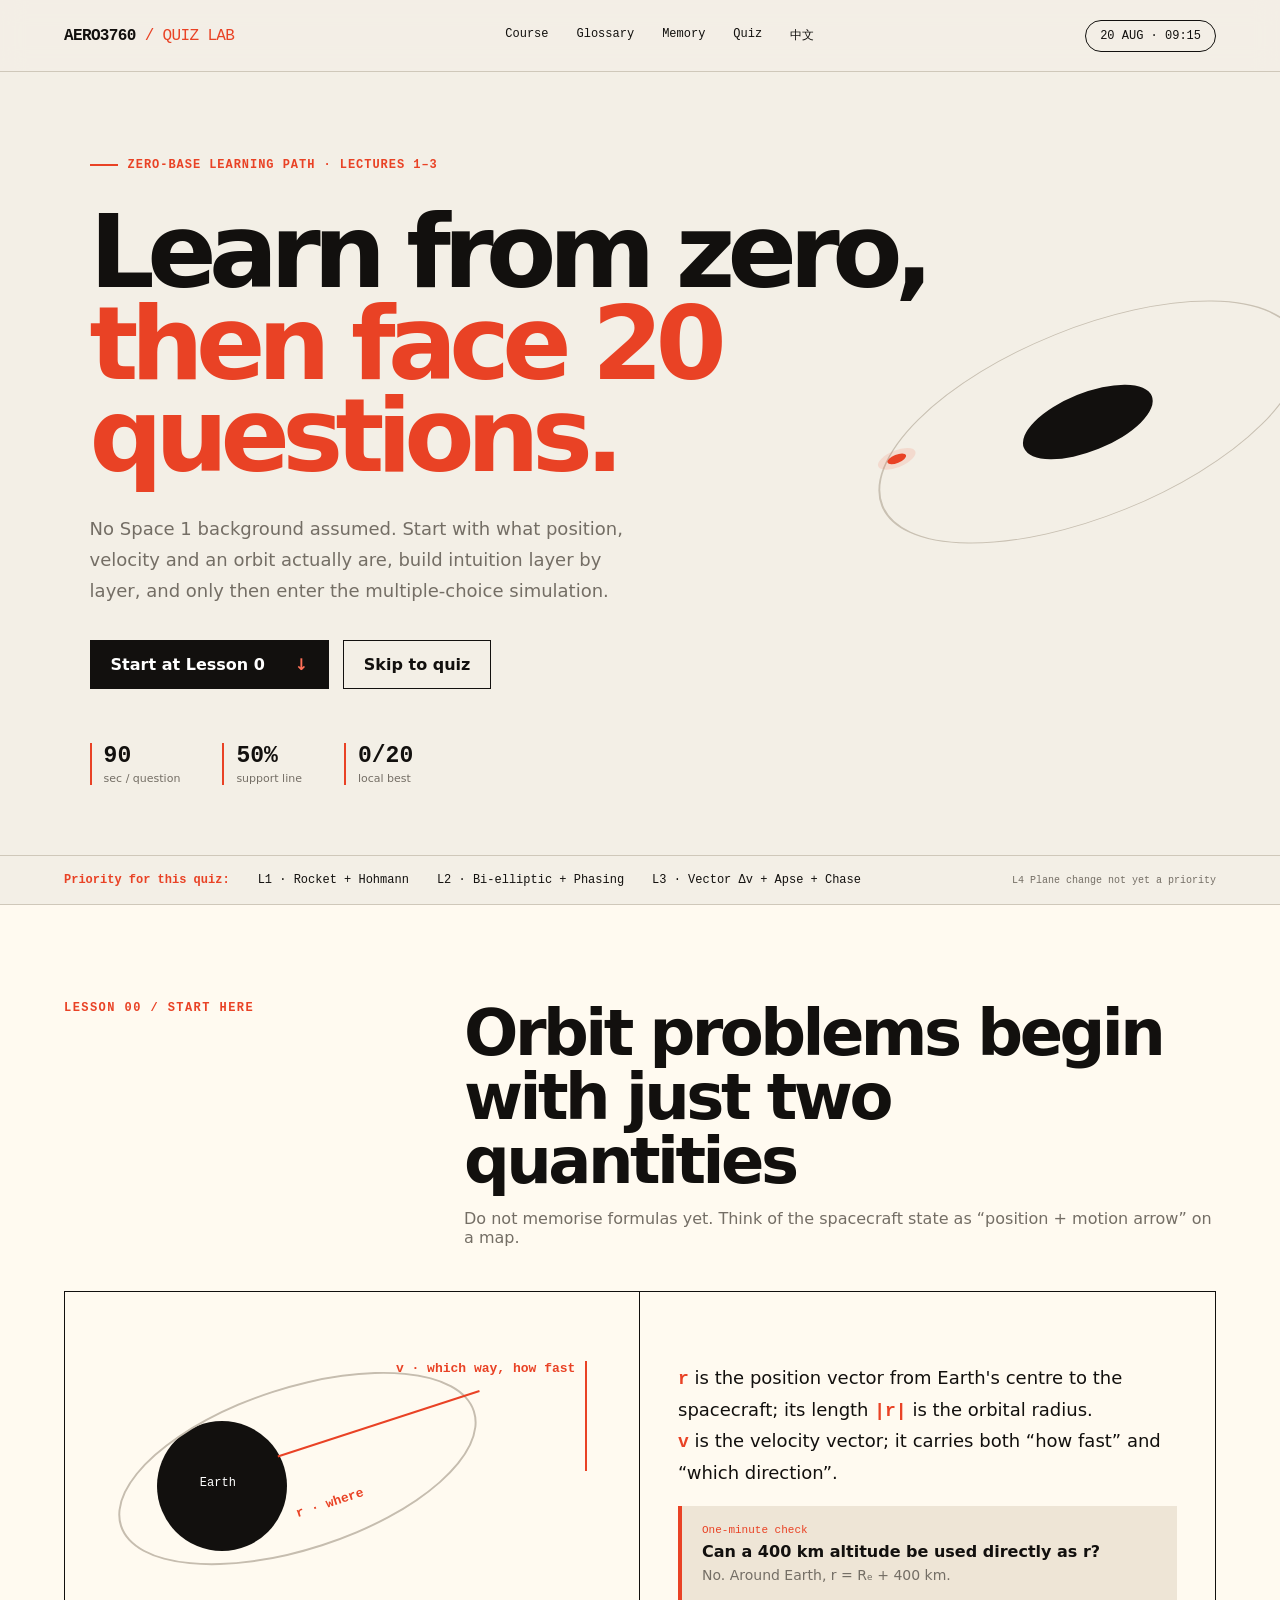
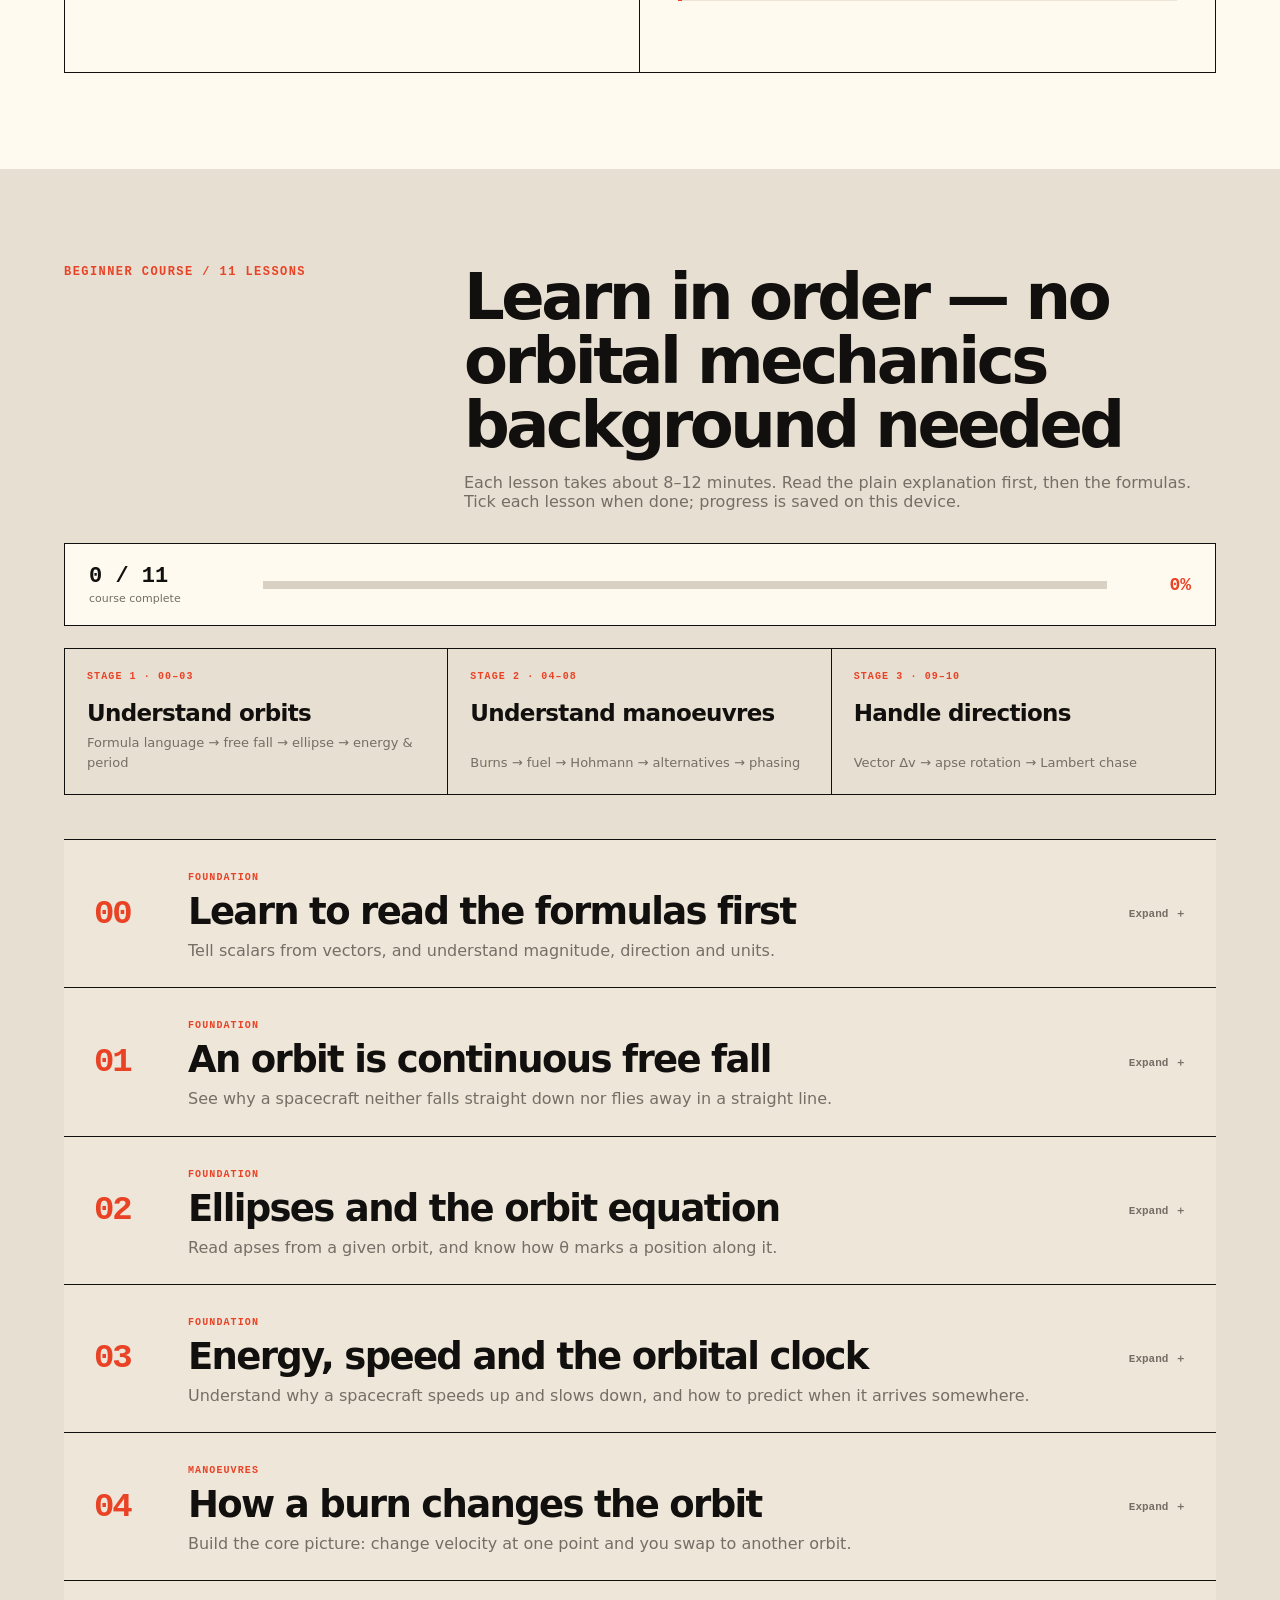
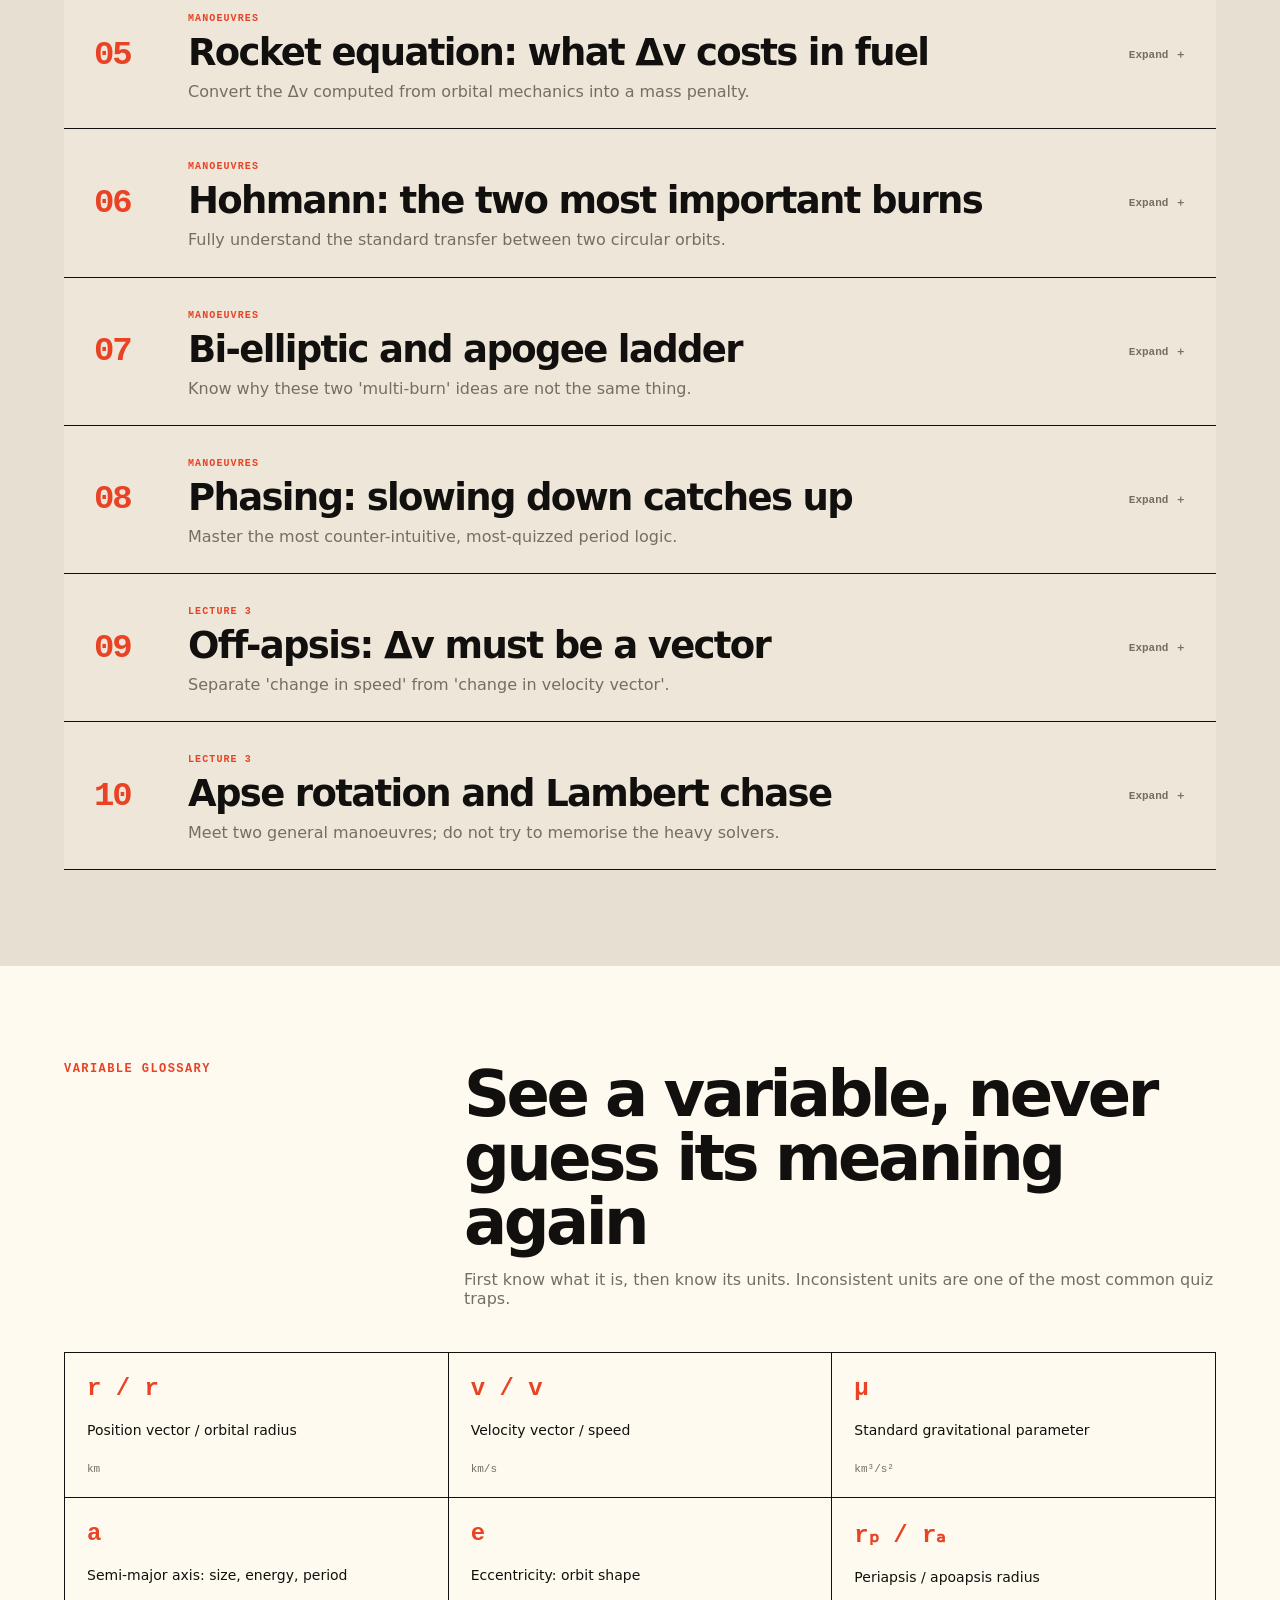
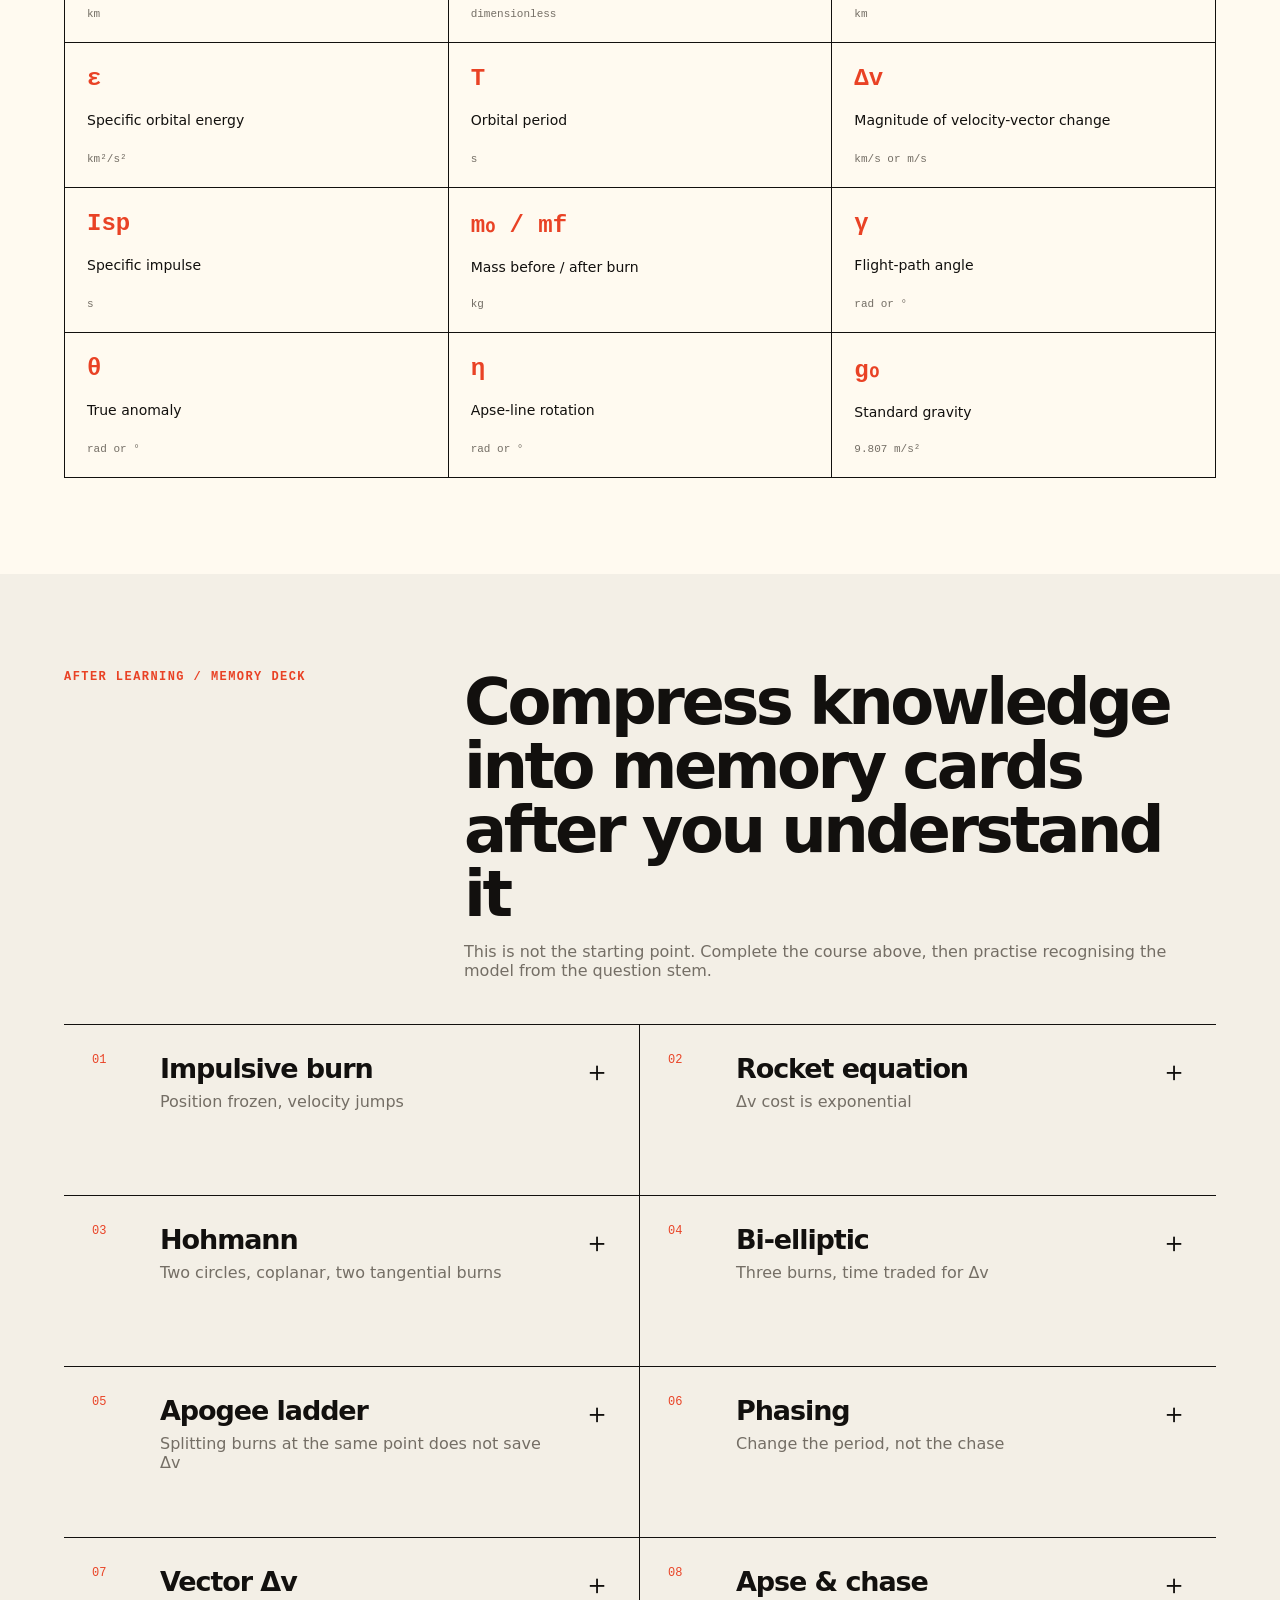
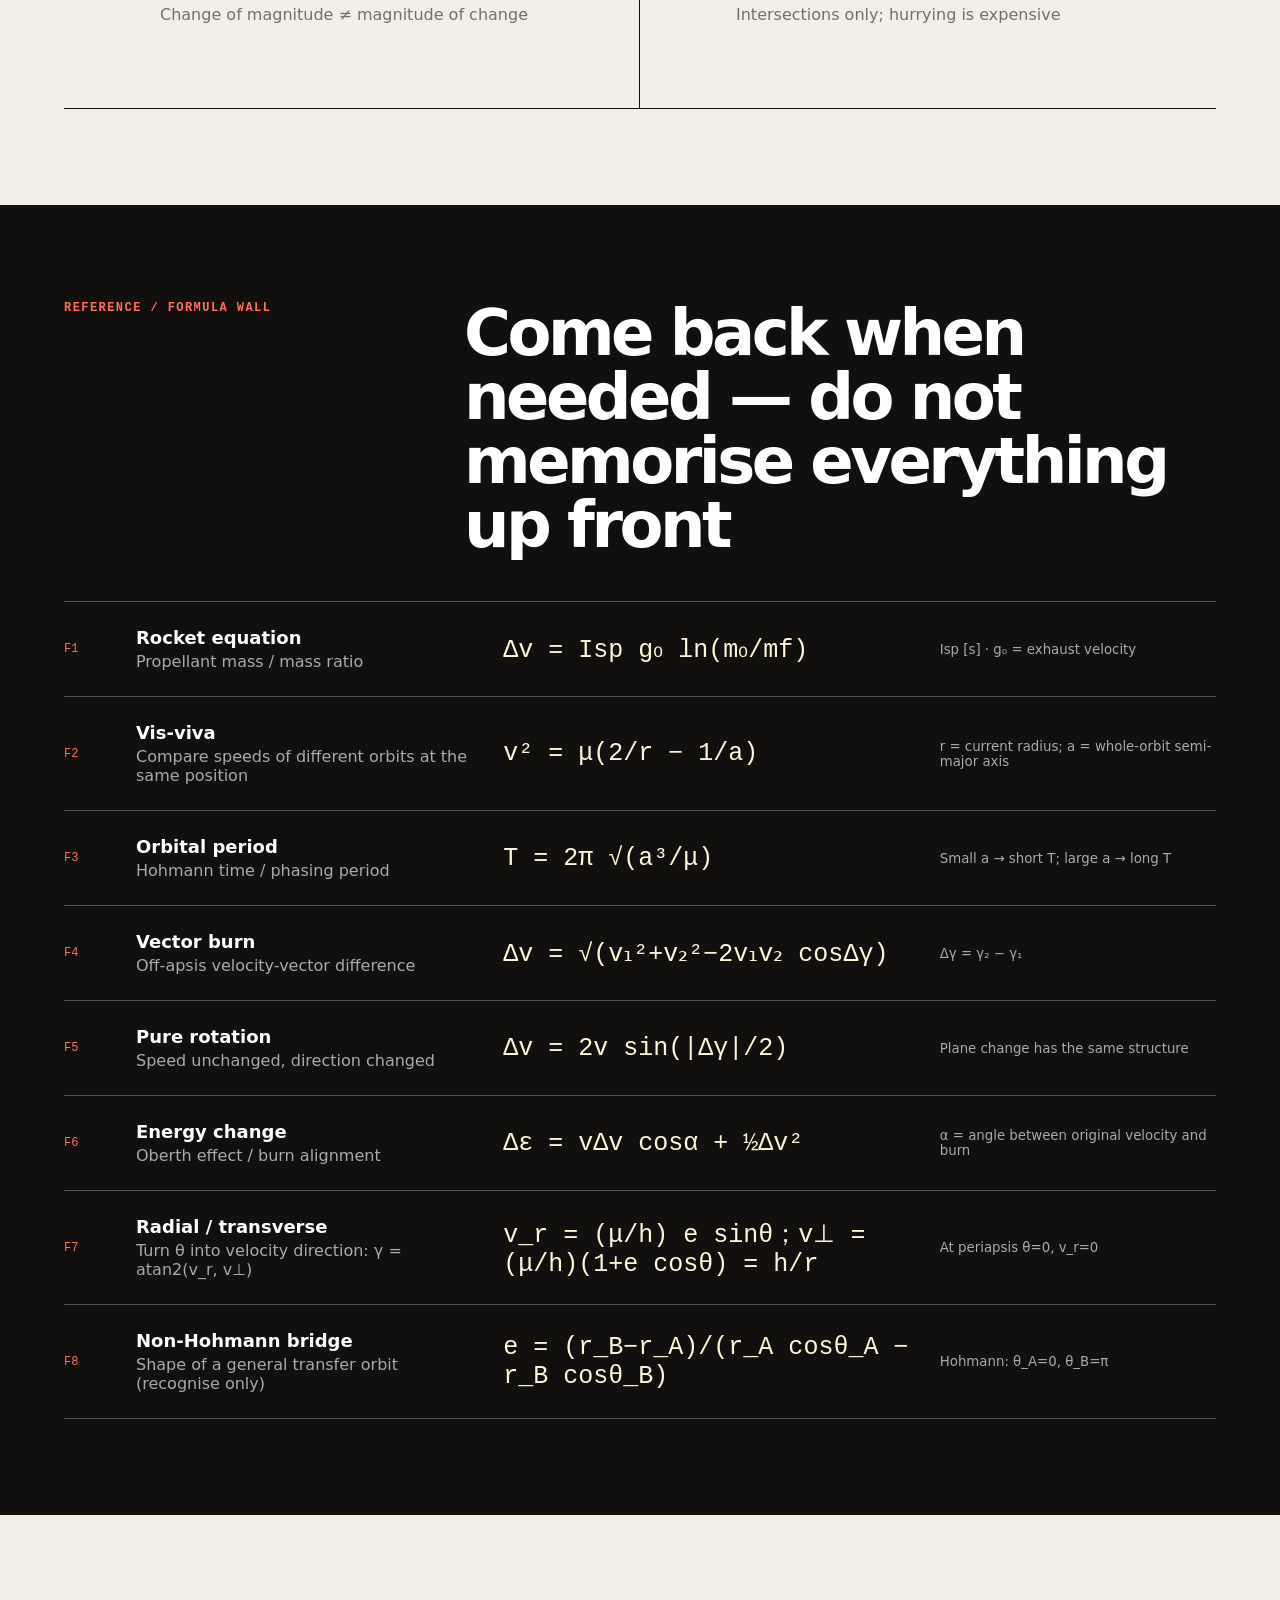
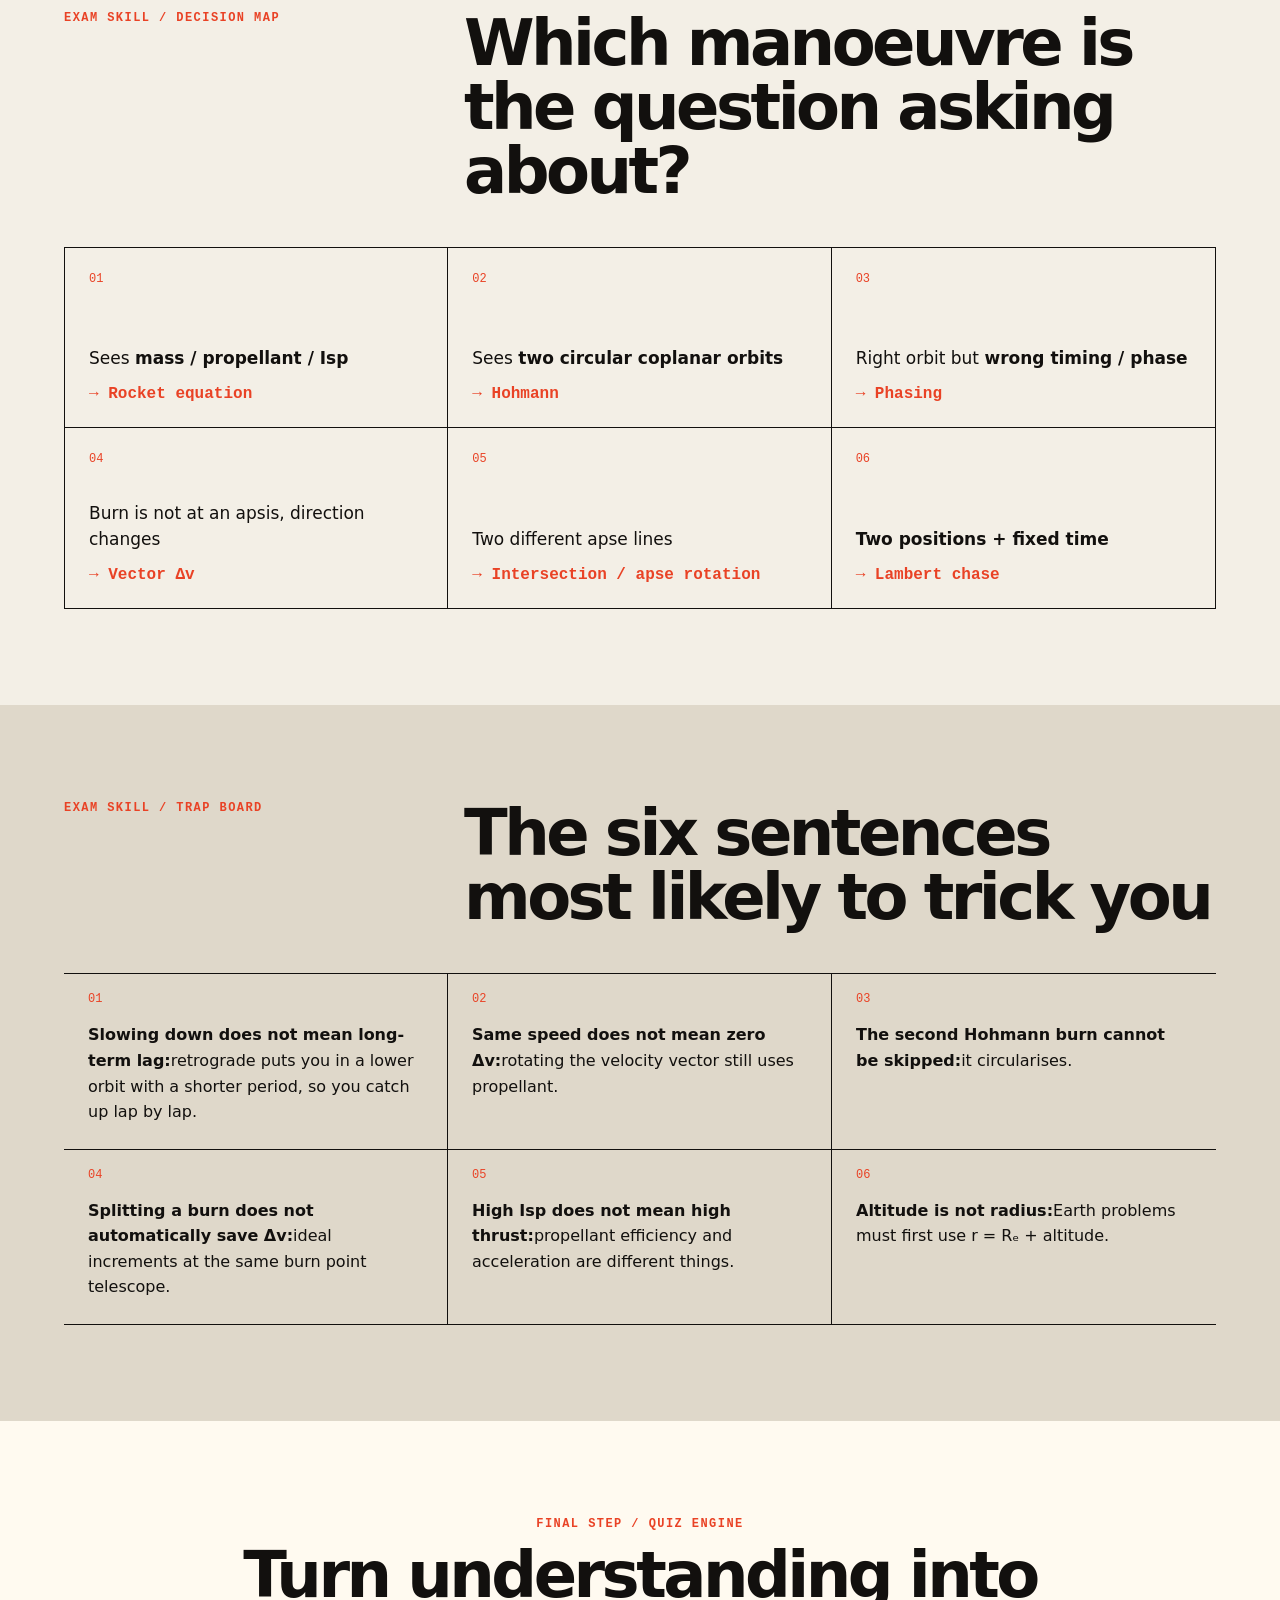
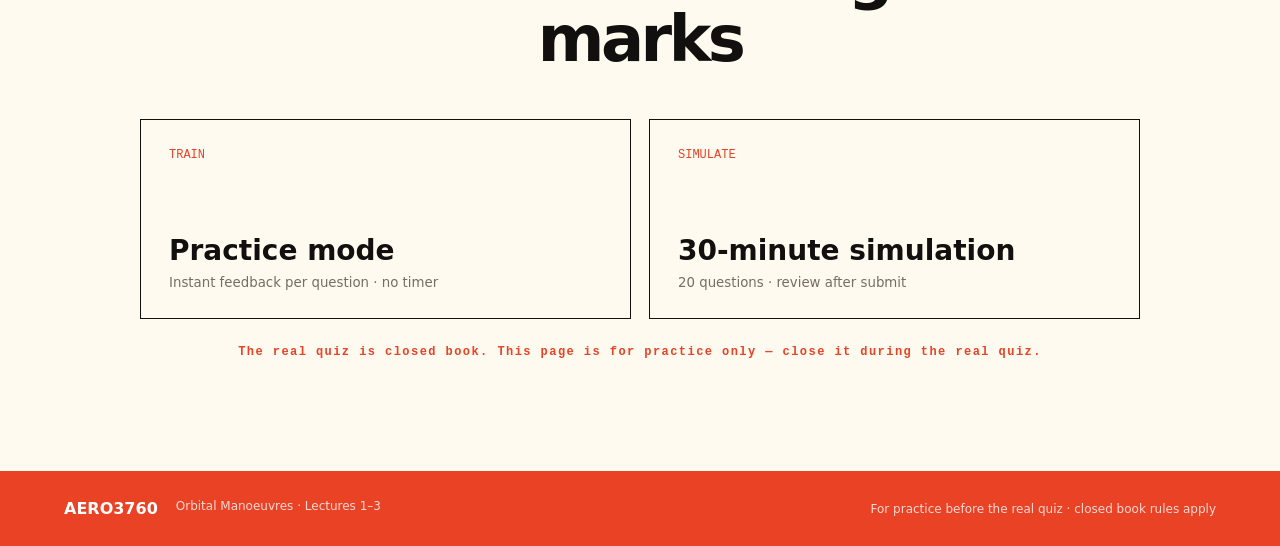
==== docs/en.html @ f38fe9a2 "Add static GitHub Pages version with CN and EN quiz" ====
﻿<!doctype html><html lang="en"><head><meta charset="utf-8"><meta name="viewport" content="width=device-width, initial-scale=1"><title>AERO3760 Quiz Lab · From Zero to 20 Questions</title><meta name="description" content="AERO3760 Space Engineering 2 Lectures 1–3: learn orbital manoeuvres from zero and practise 20 questions."><style>*,*::before,*::after{box-sizing:border-box}html,body,h1,h2,h3,h4,p,ol,ul,li,figure{margin:0;padding:0}ol,ul{list-style:none}button{background:none;border:none;padding:0}
:root{--font-geist-sans:ui-sans-serif,system-ui,-apple-system,"Segoe UI",sans-serif;--font-geist-mono:ui-monospace,SFMono-Regular,Menlo,Consolas,monospace}:root{--ink:#12100e;--paper:#f3efe6;--red:#e94225;--muted:#746e65;--line:#cfc8ba;--green:#1e7047;--cream:#fffaf0}*{box-sizing:border-box}html{scroll-behavior:smooth}body{margin:0;background:var(--paper);color:var(--ink);font-family:var(--font-geist-sans),"Microsoft YaHei",sans-serif}a{color:inherit;text-decoration:none}button{font:inherit;color:inherit}.topbar{height:72px;display:flex;align-items:center;justify-content:space-between;padding:0 5vw;border-bottom:1px solid var(--line);font-family:var(--font-geist-mono),monospace;position:sticky;top:0;background:rgba(243,239,230,.94);backdrop-filter:blur(12px);z-index:20}.brand{font-weight:800;letter-spacing:-.04em}.brand span{color:var(--red);font-weight:500}.topbar nav{display:flex;gap:28px;font-size:12px}.topbar nav a:hover{color:var(--red)}.exam-chip{border:1px solid var(--ink);border-radius:99px;padding:8px 14px;font-size:12px}.hero{min-height:680px;position:relative;overflow:hidden;padding:86px 7vw 70px;border-bottom:1px solid var(--line)}.eyebrow{color:var(--red);font-family:var(--font-geist-mono),monospace;font-size:12px;font-weight:700;letter-spacing:.08em;display:flex;gap:10px;align-items:center}.eyebrow span{width:28px;height:2px;background:var(--red)}h1{font-size:clamp(58px,8vw,122px);line-height:.9;letter-spacing:-.075em;margin:34px 0 32px;max-width:1000px}h1 em{color:var(--red);font-style:normal}.hero-copy{max-width:560px;color:var(--muted);font-size:18px;line-height:1.7}.hero-actions{display:flex;gap:14px;margin-top:34px}.primary,.secondary,.solid,.ghost{padding:14px 20px;border:1px solid var(--ink);font-weight:700;cursor:pointer;background:transparent}.primary,.solid{background:var(--ink);color:white}.primary span{margin-left:24px;color:#ff7058}.primary:hover,.solid:hover{background:var(--red);border-color:var(--red)}.secondary:hover,.ghost:hover{background:#e6dfd2}.hero-stats{display:flex;gap:42px;margin-top:54px}.hero-stats div{display:flex;flex-direction:column;border-left:2px solid var(--red);padding-left:12px}.hero-stats b{font:800 23px var(--font-geist-mono),monospace}.hero-stats span{font-size:11px;color:var(--muted);margin-top:3px}.orbit-mark{position:absolute;width:450px;height:450px;border:2px solid #c9c1b3;border-radius:50%;right:-35px;top:125px;transform:rotate(-22deg) scaleY(.42)}.orbit-mark i{position:absolute;width:20px;height:20px;border-radius:50%;background:var(--red);left:20px;top:122px;box-shadow:0 0 0 10px rgba(233,66,37,.12)}.orbit-mark b{position:absolute;width:138px;height:138px;border-radius:50%;background:var(--ink);left:152px;top:152px}.scope-strip{display:flex;gap:28px;align-items:center;padding:17px 5vw;border-bottom:1px solid var(--line);font:12px var(--font-geist-mono),monospace;overflow:auto;white-space:nowrap}.scope-strip strong{color:var(--red)}.scope-strip small{margin-left:auto;color:var(--muted)}.section{padding:96px 5vw}.section-heading{display:grid;grid-template-columns:1fr 2fr;column-gap:24px;margin-bottom:44px}.section-heading>p,.quiz-launch>p,.result>p{color:var(--red);font:700 12px var(--font-geist-mono),monospace;letter-spacing:.12em}.section-heading h2,.quiz-launch h2{font-size:clamp(36px,5vw,68px);line-height:1;letter-spacing:-.055em;margin:0}.section-heading>span{grid-column:2;color:var(--muted);margin-top:16px}.memory-grid{display:grid;grid-template-columns:1fr 1fr;border-top:1px solid var(--ink)}.memory-card{border-bottom:1px solid var(--ink)}.memory-card:nth-child(odd){border-right:1px solid var(--ink)}.memory-card summary{list-style:none;min-height:170px;padding:28px;display:grid;grid-template-columns:50px 1fr auto;gap:18px;cursor:pointer}.memory-card summary::-webkit-details-marker{display:none}.memory-card summary>span{font:12px var(--font-geist-mono),monospace;color:var(--red)}.memory-card h3{font-size:27px;letter-spacing:-.04em;margin:0 0 8px}.memory-card summary p{margin:0;color:var(--muted)}.memory-card summary>b{font-size:28px;font-weight:400;transition:.2s}.memory-card[open] summary>b{transform:rotate(45deg);color:var(--red)}.memory-card[open]{background:var(--cream)}.memory-body{padding:0 28px 30px 96px;line-height:1.65}.memory-body p{margin-top:0}.memory-body strong{display:block;color:var(--red);font-size:13px;border-left:2px solid var(--red);padding-left:12px}.formula{background:var(--ink);color:white}.section-heading.light>p{color:#ff7058}.formula-list{border-top:1px solid #555}.formula-row{display:grid;grid-template-columns:50px 1fr minmax(300px,1.2fr) minmax(200px,.8fr);gap:22px;align-items:center;padding:25px 0;border-bottom:1px solid #555}.formula-row>span{color:#ff7058;font:12px var(--font-geist-mono),monospace}.formula-row h3{margin:0 0 4px;font-size:18px}.formula-row p,.formula-row small{margin:0;color:#aaa}.formula-row code{font:500 clamp(17px,2vw,25px) var(--font-geist-mono),monospace;color:#fff6d8}.decision-grid{display:grid;grid-template-columns:repeat(3,1fr);border:1px solid var(--ink)}.decision-grid>div{min-height:180px;padding:24px;border-right:1px solid var(--ink);border-bottom:1px solid var(--ink);display:flex;flex-direction:column}.decision-grid>div:nth-child(3n){border-right:0}.decision-grid>div:nth-child(n+4){border-bottom:0}.decision-grid span{color:var(--red);font:12px var(--font-geist-mono),monospace}.decision-grid p{font-size:17px;line-height:1.55;margin:auto 0 14px}.decision-grid strong{color:var(--red);font-family:var(--font-geist-mono),monospace}.traps{background:#dfd8ca}.traps ol{counter-reset:trap;display:grid;grid-template-columns:repeat(3,1fr);padding:0;margin:0;border-top:1px solid var(--ink);list-style:none}.traps li{counter-increment:trap;min-height:160px;padding:48px 24px 24px;border-right:1px solid var(--ink);border-bottom:1px solid var(--ink);line-height:1.6;position:relative}.traps li:nth-child(3n){border-right:0}.traps li:before{content:"0" counter(trap);position:absolute;top:18px;left:24px;color:var(--red);font:12px var(--font-geist-mono),monospace}.quiz{background:var(--cream);min-height:650px}.quiz-launch{max-width:1000px;margin:auto;text-align:center}.quiz-launch h2{margin:12px 0 48px}.mode-grid{display:grid;grid-template-columns:1fr 1fr;gap:18px}.mode-grid button{text-align:left;border:1px solid var(--ink);background:transparent;min-height:200px;padding:28px;cursor:pointer;display:flex;flex-direction:column}.mode-grid button:hover{background:var(--ink);color:white;transform:translateY(-4px)}.mode-grid span{color:var(--red);font:12px var(--font-geist-mono),monospace}.mode-grid b{font-size:28px;margin:auto 0 8px}.mode-grid small{color:var(--muted)}.honor-note{color:var(--muted);font-size:13px;margin-top:26px}.quiz-shell,.result{max-width:980px;margin:auto}.quiz-head{display:flex;justify-content:space-between;align-items:flex-end}.quiz-head>div:first-child{display:flex;flex-direction:column}.quiz-head span{color:var(--red);font:12px var(--font-geist-mono),monospace}.quiz-head b{font:600 20px var(--font-geist-mono),monospace;margin-top:5px}.timer{font:800 30px var(--font-geist-mono),monospace}.timer.urgent{color:var(--red)}.progress{height:4px;background:#ddd3c4;margin:17px 0 50px}.progress i{display:block;height:100%;background:var(--red);transition:.25s}.question-tag{color:var(--red);font:700 11px var(--font-geist-mono),monospace;letter-spacing:.1em}.question-text{font-size:clamp(26px,4vw,45px);line-height:1.2;letter-spacing:-.045em;margin:15px 0 32px;max-width:850px}.options{display:grid;grid-template-columns:1fr 1fr;gap:10px}.options button{min-height:74px;text-align:left;border:1px solid #c6bdaf;background:white;padding:14px 18px;display:flex;align-items:center;gap:15px;cursor:pointer}.options button:hover,.options button.selected{border-color:var(--ink);box-shadow:inset 4px 0 var(--ink)}.options button.correct{border-color:var(--green);background:#e5f2e9;box-shadow:inset 4px 0 var(--green)}.options button.wrong{border-color:var(--red);background:#fde8e3;box-shadow:inset 4px 0 var(--red)}.options button>span{width:31px;height:31px;border:1px solid currentColor;border-radius:50%;display:grid;place-items:center;font:12px var(--font-geist-mono),monospace;flex:0 0 auto}.options p{margin:0}.options button>b{margin-left:auto;font-size:20px}.explanation{margin-top:14px;padding:18px 22px;border-left:4px solid}.explanation.good{background:#e5f2e9;border-color:var(--green)}.explanation.bad{background:#fde8e3;border-color:var(--red)}.explanation p{margin:7px 0}.explanation small{color:var(--red)}.quiz-controls{display:grid;grid-template-columns:1fr auto 1fr;align-items:center;margin-top:26px}.quiz-controls>span{text-align:center;color:var(--muted);font-size:12px}.quiz-controls .solid{justify-self:end}.quiz-controls .ghost{justify-self:start}.quiz-controls button:disabled{opacity:.35;cursor:not-allowed}.question-dots{display:flex;flex-wrap:wrap;gap:5px;border-top:1px solid var(--line);margin-top:30px;padding-top:20px}.question-dots button{width:34px;height:34px;border:1px solid var(--line);background:transparent;cursor:pointer;font:11px var(--font-geist-mono),monospace}.question-dots button.done{background:#ddd3c4}.question-dots button.active{border-color:var(--red);color:var(--red)}.score-line{display:grid;grid-template-columns:180px 1fr;align-items:center;gap:38px;margin:28px 0 50px}.score-ring{width:170px;height:170px;border:3px solid var(--red);border-radius:50%;display:flex;align-items:baseline;justify-content:center;padding-top:52px}.score-ring strong{font:800 58px var(--font-geist-mono),monospace}.score-ring span{font:14px var(--font-geist-mono),monospace}.score-line h2{font-size:clamp(30px,4vw,52px);letter-spacing:-.05em;margin:0 0 10px}.score-line p{color:var(--muted)}.review{border-top:1px solid var(--ink)}.review>h3{font-size:22px;margin:28px 0}.review article{display:grid;grid-template-columns:160px 1fr 1fr;gap:20px;padding:22px 0;border-top:1px solid var(--line)}.review article>span{color:var(--red);font:11px var(--font-geist-mono),monospace}.review h4{margin:0;font-size:17px}.review article p{margin:0;line-height:1.55}.review article small{grid-column:3;color:var(--muted)}.perfect{padding:30px;border:1px solid var(--green);background:#e5f2e9}.result-actions{display:flex;gap:10px;margin-top:34px;flex-wrap:wrap}footer{background:var(--red);color:white;padding:28px 5vw;display:flex;justify-content:space-between;align-items:center}footer div{display:flex;gap:18px}footer span,footer p{font-size:12px;margin:0;opacity:.8}
@media(max-width:850px){.topbar nav{display:none}.hero{min-height:650px;padding-top:68px}.orbit-mark{opacity:.2;right:-240px}.scope-strip small{display:none}.section-heading{grid-template-columns:1fr}.section-heading h2,.section-heading>span{grid-column:1}.section-heading>p{margin-bottom:16px}.formula-row{grid-template-columns:35px 1fr}.formula-row code,.formula-row small{grid-column:2}.decision-grid,.traps ol{grid-template-columns:1fr 1fr}.decision-grid>div:nth-child(3n),.traps li:nth-child(3n){border-right:1px solid var(--ink)}.decision-grid>div:nth-child(2n),.traps li:nth-child(2n){border-right:0}.decision-grid>div:nth-child(4){border-bottom:1px solid var(--ink)}.review article{grid-template-columns:120px 1fr}.review article p,.review article small{grid-column:2}}
@media(max-width:580px){.topbar{padding:0 20px}.brand span{display:none}.exam-chip{font-size:10px}.hero{padding:54px 24px;min-height:620px}.hero-actions{flex-direction:column;align-items:flex-start}.hero-stats{gap:20px}.hero-stats b{font-size:18px}.scope-strip{padding-left:24px}.section{padding:72px 24px}.memory-grid,.mode-grid,.options,.decision-grid,.traps ol{grid-template-columns:1fr}.memory-card:nth-child(odd){border-right:0}.formula-row{grid-template-columns:28px 1fr}.formula-row code{font-size:15px}.decision-grid>div,.decision-grid>div:nth-child(3n),.traps li,.traps li:nth-child(3n){border-right:0;border-bottom:1px solid var(--ink)}.decision-grid>div:last-child{border-bottom:0}.quiz-controls{grid-template-columns:1fr 1fr}.quiz-controls>span{display:none}.score-line{grid-template-columns:1fr}.score-ring{width:130px;height:130px;padding-top:40px}.score-ring strong{font-size:42px}.review article{grid-template-columns:1fr}.review article p,.review article small{grid-column:1}footer{align-items:flex-start;gap:20px;flex-direction:column}}

.start-here-preview{background:#fffaf0}.first-lesson-grid{display:grid;grid-template-columns:1fr 1fr;border:1px solid var(--ink);min-height:380px}.state-visual{position:relative;overflow:hidden;border-right:1px solid var(--ink);min-height:380px}.state-visual i{position:absolute;width:130px;height:130px;border-radius:50%;background:var(--ink);left:16%;top:34%}.state-visual>b{position:absolute;color:white;left:calc(16% + 43px);top:calc(34% + 55px);font:12px var(--font-geist-mono),monospace}.state-visual:after{content:"";position:absolute;width:65%;height:43%;border:2px solid #c6bdaf;border-radius:50%;left:8%;top:25%;transform:rotate(-18deg)}.r-arrow,.v-arrow{position:absolute;z-index:2;color:var(--red);font:700 13px var(--font-geist-mono),monospace}.r-arrow{left:38%;top:34%;padding-top:52px;border-top:2px solid var(--red);width:37%;transform:rotate(-18deg)}.v-arrow{right:9%;top:18%;height:110px;border-right:2px solid var(--red);padding-right:10px}.first-lesson-copy{padding:38px;display:flex;flex-direction:column;justify-content:center}.first-lesson-copy>p{font-size:18px;line-height:1.7}.first-lesson-copy>p strong{color:var(--red);font-family:var(--font-geist-mono),monospace}.beginner-check{margin-top:18px;border-left:4px solid var(--red);background:#eee5d6;padding:18px 20px;display:flex;flex-direction:column;gap:6px}.beginner-check small{color:var(--red);font:11px var(--font-geist-mono),monospace}.beginner-check span{color:var(--muted);font-size:14px}
@media(max-width:580px){.first-lesson-grid{grid-template-columns:1fr}.state-visual{border-right:0;border-bottom:1px solid var(--ink);min-height:300px}}

.course{background:#e7dfd1}.course-heading{margin-bottom:32px}.learning-progress{display:grid;grid-template-columns:150px 1fr 60px;gap:24px;align-items:center;border:1px solid var(--ink);background:var(--cream);padding:20px 24px;margin-bottom:22px}.learning-progress>div:first-child{display:flex;flex-direction:column}.learning-progress strong{font:800 22px var(--font-geist-mono),monospace}.learning-progress span{font-size:11px;color:var(--muted);margin-top:3px}.learning-progress-track{height:8px;background:#d8d0c2;overflow:hidden}.learning-progress-track i{display:block;height:100%;background:var(--red);transition:width .35s ease}.learning-progress>b{text-align:right;color:var(--red);font:800 18px var(--font-geist-mono),monospace}.roadmap{display:grid;grid-template-columns:repeat(3,1fr);border:1px solid var(--ink);margin-bottom:44px}.roadmap article{min-height:145px;padding:22px;border-right:1px solid var(--ink);display:flex;flex-direction:column}.roadmap article:last-child{border-right:0}.roadmap span,.plain-language>span,.lesson-formulas>span,.lesson-terms>span,.worked-example>span{color:var(--red);font:700 10px var(--font-geist-mono),monospace;letter-spacing:.11em;text-transform:uppercase}.roadmap b{font-size:23px;margin:18px 0 6px;letter-spacing:-.03em}.roadmap p{font-size:13px;line-height:1.5;color:var(--muted);margin:auto 0 0}.lesson-stack{border-top:1px solid var(--ink)}.lesson-module{border-bottom:1px solid var(--ink);background:rgba(255,250,240,.25);transition:background .2s}.lesson-module[open]{background:var(--cream)}.lesson-module.complete{box-shadow:inset 4px 0 var(--green)}.lesson-module>summary{list-style:none;display:grid;grid-template-columns:72px 1fr auto;gap:22px;align-items:center;min-height:146px;padding:25px 30px;cursor:pointer}.lesson-module>summary::-webkit-details-marker{display:none}.lesson-number{color:var(--red);font:800 34px var(--font-geist-mono),monospace;letter-spacing:-.06em}.lesson-module summary small{color:var(--red);font:700 10px var(--font-geist-mono),monospace;letter-spacing:.11em}.lesson-module summary h3{font-size:clamp(24px,3vw,37px);letter-spacing:-.045em;margin:6px 0}.lesson-module summary p{margin:0;color:var(--muted);line-height:1.45}.lesson-status{min-width:110px;text-align:right;color:var(--muted);font:700 11px var(--font-geist-mono),monospace}.lesson-module.complete .lesson-status{color:var(--green)}.lesson-content{display:grid;grid-template-columns:1.1fr .9fr;gap:16px;padding:0 30px 36px 124px}.lesson-content>div,.lesson-formulas,.lesson-terms,.worked-example,.checkpoint{border:1px solid var(--line);background:white;padding:22px}.plain-language{grid-column:1/-1}.plain-language p{font-size:16px;line-height:1.75;margin:13px 0 0}.lesson-formulas{background:var(--ink);color:white}.lesson-formulas article{padding:16px 0;border-bottom:1px solid #4b4844}.lesson-formulas article:last-child{border-bottom:0;padding-bottom:0}.lesson-formulas code{display:block;color:#fff1c8;font:600 clamp(15px,2vw,21px) var(--font-geist-mono),monospace;overflow-wrap:anywhere}.lesson-formulas p{color:#bbb;margin:7px 0 0;font-size:13px;line-height:1.5}.lesson-terms>div{display:grid;grid-template-columns:1fr 1fr;gap:10px;margin-top:14px}.lesson-terms article{border-top:1px solid var(--line);padding-top:10px}.lesson-terms code{color:var(--red);font:700 15px var(--font-geist-mono),monospace}.lesson-terms p{font-size:12px;line-height:1.45;color:var(--muted);margin:5px 0}.worked-example{grid-column:1/-1;border-left:4px solid var(--red)!important;background:#f6e9df!important}.worked-example p{font-size:15px;line-height:1.65;margin:9px 0 0}.checkpoint{grid-column:1/-1;padding:0!important;border-color:var(--ink)!important}.checkpoint summary{cursor:pointer;list-style:none;padding:18px 22px;font-weight:700;line-height:1.5}.checkpoint summary:before{content:"?";display:inline-grid;place-items:center;width:26px;height:26px;border-radius:50%;background:var(--red);color:white;margin-right:12px;font:700 12px var(--font-geist-mono),monospace}.checkpoint summary::-webkit-details-marker{display:none}.checkpoint[open] summary{border-bottom:1px solid var(--ink)}.checkpoint p{margin:0;padding:18px 60px;line-height:1.65;background:#e7f1e9;color:var(--green);font-weight:600}.lesson-complete{grid-column:1/-1;justify-self:start;border:1px solid var(--ink);background:var(--ink);color:white;padding:13px 18px;font-weight:700;cursor:pointer}.lesson-complete:hover{background:var(--red);border-color:var(--red)}.lesson-complete.done{background:var(--green);border-color:var(--green)}.glossary{background:var(--cream)}.glossary-grid{display:grid;grid-template-columns:repeat(3,1fr);border-top:1px solid var(--ink);border-left:1px solid var(--ink)}.glossary-grid article{min-height:145px;padding:22px;border-right:1px solid var(--ink);border-bottom:1px solid var(--ink);display:flex;flex-direction:column}.glossary-grid code{color:var(--red);font:800 24px var(--font-geist-mono),monospace}.glossary-grid p{font-size:14px;line-height:1.5;margin:18px 0 10px}.glossary-grid span{margin-top:auto;color:var(--muted);font:11px var(--font-geist-mono),monospace}
@media(max-width:850px){.roadmap{grid-template-columns:1fr}.roadmap article{min-height:115px;border-right:0;border-bottom:1px solid var(--ink)}.roadmap article:last-child{border-bottom:0}.lesson-content{padding-left:30px}.glossary-grid{grid-template-columns:1fr 1fr}}
@media(max-width:580px){.learning-progress{grid-template-columns:1fr auto;gap:13px}.learning-progress-track{grid-column:1/-1;grid-row:2}.learning-progress>b{grid-column:2;grid-row:1}.lesson-module>summary{grid-template-columns:48px 1fr;padding:22px 14px;gap:12px}.lesson-number{font-size:25px}.lesson-status{grid-column:2;text-align:left;margin-top:7px}.lesson-content{grid-template-columns:1fr;padding:0 14px 28px 62px}.lesson-content>*{grid-column:1!important}.lesson-terms>div{grid-template-columns:1fr}.checkpoint p{padding:17px 22px}.glossary-grid{grid-template-columns:1fr}.glossary-grid article{min-height:120px}}

.lesson-content .lesson-formulas{background:var(--ink)!important;color:white}</style></head><body><main><header class="topbar"><a class="brand" href="#top">AERO3760 <span>/ QUIZ LAB</span></a><nav aria-label="Page navigation"><a href="#learn">Course</a><a href="#glossary">Glossary</a><a href="#memory">Memory</a><a href="#quiz">Quiz</a><a href="index.html">中文</a></nav><div class="exam-chip">20 AUG · 09:15</div></header><section class="hero" id="top"><div class="eyebrow"><span></span> ZERO-BASE LEARNING PATH · LECTURES 1–3</div><h1>Learn from zero,<br/><em>then face 20 questions.</em></h1><p class="hero-copy">No Space 1 background assumed. Start with what position, velocity and an orbit actually are, build intuition layer by layer, and only then enter the multiple-choice simulation.</p><div class="hero-actions"><a class="primary" href="#start-here">Start at Lesson 0 <span>↓</span></a><a class="secondary" href="#quiz">Skip to quiz</a></div><div class="hero-stats"><div><b>90</b><span>sec / question</span></div><div><b>50%</b><span>support line</span></div><div><b>0<!-- -->/20</b><span>local best</span></div></div><div class="orbit-mark" aria-hidden="true"><i></i><b></b></div></section><section class="scope-strip"><strong>Priority for this quiz:</strong><span>L1 · Rocket + Hohmann</span><span>L2 · Bi-elliptic + Phasing</span><span>L3 · Vector Δv + Apse + Chase</span><small>L4 Plane change not yet a priority</small></section><section class="start-here-preview section" id="start-here"><div class="section-heading"><p>LESSON 00 / START HERE</p><h2>Orbit problems begin with just two quantities</h2><span>Do not memorise formulas yet. Think of the spacecraft state as “position + motion arrow” on a map.</span></div><div class="first-lesson-grid"><div class="state-visual" aria-label="Position and velocity vectors"><i></i><b>Earth</b><span class="r-arrow">r · where</span><span class="v-arrow">v · which way, how fast</span></div><div class="first-lesson-copy"><p><strong>r</strong> is the position vector from Earth&#x27;s centre to the spacecraft; its length <strong>|r|</strong> is the orbital radius.</p><p><strong>v</strong> is the velocity vector; it carries both “how fast” and “which direction”.</p><div class="beginner-check"><small>One-minute check</small><b>Can a 400 km altitude be used directly as r?</b><span>No. Around Earth, r = Rₑ + 400 km.</span></div></div></div></section><section class="course section" id="learn"><div class="section-heading course-heading"><p>BEGINNER COURSE / 11 LESSONS</p><h2>Learn in order — no orbital mechanics background needed</h2><span>Each lesson takes about 8–12 minutes. Read the plain explanation first, then the formulas. Tick each lesson when done; progress is saved on this device.</span></div><div class="learning-progress" aria-label="0 of 11 lessons completed"><div><strong>0<!-- --> / <!-- -->11</strong><span>course complete</span></div><div class="learning-progress-track"><i style="width:0%"></i></div><b>0<!-- -->%</b></div><div class="roadmap" aria-label="Learning path"><article><span>STAGE 1 · 00–03</span><b>Understand orbits</b><p>Formula language → free fall → ellipse → energy &amp; period</p></article><article><span>STAGE 2 · 04–08</span><b>Understand manoeuvres</b><p>Burns → fuel → Hohmann → alternatives → phasing</p></article><article><span>STAGE 3 · 09–10</span><b>Handle directions</b><p>Vector Δv → apse rotation → Lambert chase</p></article></div><div class="lesson-stack"><details class="lesson-module "><summary><span class="lesson-number">00</span><div><small>FOUNDATION</small><h3>Learn to read the formulas first</h3><p>Tell scalars from vectors, and understand magnitude, direction and units.</p></div><b class="lesson-status">Expand ＋</b></summary><div class="lesson-content"><div class="plain-language"><span>Plain language first</span><p>Plain letters r and v are numbers with size only; bold 𝐫 and 𝐯 carry both size and direction.</p><p>The length of a vector is written ‖𝐫‖. The length of position vector 𝐫 is the orbital radius r; the length of velocity vector 𝐯 is the speed v.</p><p>A dot above a letter means time derivative: 𝐫̇ = 𝐯; two dots mean acceleration: 𝐫̈.</p></div><div class="lesson-formulas"><span>Key formulas</span><article><code>r = ‖𝐫‖ = √(x²+y²+z²)</code><p>Turns the 3D position vector into a distance; x, y, z are its rectangular components.</p></article><article><code>v = ‖𝐯‖</code><p>Vector 𝐯 has size and direction; scalar v has size only.</p></article><article><code>r = Rₑ + altitude</code><p>Around Earth, radius is measured from the centre of the planet.</p></article></div><div class="lesson-terms"><span>Variables &amp; keywords</span><div><article><code>𝐫</code><p>Position vector: from the central body to the spacecraft</p></article><article><code>r</code><p>Magnitude of 𝐫, i.e. the orbital radius</p></article><article><code>𝐯</code><p>Velocity vector: how fast + which way</p></article><article><code>v</code><p>Magnitude of 𝐯, i.e. the speed</p></article><article><code>x, y, z</code><p>Components of the position vector</p></article></div></div><div class="worked-example"><span>Example</span><p>A 400 km LEO is not r = 400 km; it is r ≈ 6378 + 400 = 6778 km.</p></div><details class="checkpoint"><summary>Answer first: <!-- -->Two velocities have the same speed but different directions. Are the velocity vectors equal?</summary><p>No. Vectors must match in both magnitude and direction.</p></details><button class="lesson-complete ">Mark as learned</button></div></details><details class="lesson-module "><summary><span class="lesson-number">01</span><div><small>FOUNDATION</small><h3>An orbit is continuous free fall</h3><p>See why a spacecraft neither falls straight down nor flies away in a straight line.</p></div><b class="lesson-status">Expand ＋</b></summary><div class="lesson-content"><div class="plain-language"><span>Plain language first</span><p>Earth&#x27;s gravity always pulls the spacecraft toward the centre; meanwhile the spacecraft has a large sideways velocity.</p><p>It keeps falling toward Earth, but Earth&#x27;s surface keeps curving away underneath it, so it stays in orbit.</p><p>The two-body model keeps only the gravity between the central body and the spacecraft; drag, third bodies and oblateness are ignored.</p></div><div class="lesson-formulas"><span>Key formulas</span><article><code>r̈ = −(μ/r³) r</code><p>Acceleration is opposite to r, so it always points toward the centre.</p></article><article><code>v_c = √(μ/r)</code><p>The ideal circular-orbit speed at radius r.</p></article></div><div class="lesson-terms"><span>Variables &amp; keywords</span><div><article><code>μ</code><p>Standard gravitational parameter; Earth ≈ 398600 km³/s²</p></article><article><code>r̈</code><p>Second time derivative of position, i.e. acceleration</p></article><article><code>Rₑ</code><p>Earth radius, ≈ 6378 km in this course</p></article><article><code>v_c</code><p>Circular-orbit speed</p></article></div></div><div class="worked-example"><span>Example</span><p>A larger circular orbit has a smaller v_c. High orbit satellites move slower than low orbit satellites.</p></div><details class="checkpoint"><summary>Answer first: <!-- -->Are astronauts in orbit weightless because there is no gravity?</summary><p>No. Gravity is still strong; the spacecraft and astronaut are free falling together, which feels like weightlessness.</p></details><button class="lesson-complete ">Mark as learned</button></div></details><details class="lesson-module "><summary><span class="lesson-number">02</span><div><small>FOUNDATION</small><h3>Ellipses and the orbit equation</h3><p>Read apses from a given orbit, and know how θ marks a position along it.</p></div><b class="lesson-status">Expand ＋</b></summary><div class="lesson-content"><div class="plain-language"><span>Plain language first</span><p>The central body sits at one focus of the ellipse, not the centre. Periapsis is the smallest radius rₚ; apoapsis is the largest radius rₐ.</p><p>Semi-major axis a sets the overall size; eccentricity e sets how squashed the orbit is. A circle has e = 0.</p><p>True anomaly θ is measured from periapsis along the motion: periapsis θ = 0, apoapsis θ = π. The orbit equation converts angular position θ into radius r.</p><p>The specific angular momentum vector 𝐡 = 𝐫 × 𝐯 is perpendicular to the orbit plane and stays constant in the two-body model.</p></div><div class="lesson-formulas"><span>Key formulas</span><article><code>a = (rₚ+rₐ)/2</code><p>Average of the two apsidal radii.</p></article><article><code>e = (rₐ−rₚ)/(rₐ+rₚ)</code><p>0 for a circle; between 0 and 1 for an ellipse.</p></article><article><code>rₚ=a(1−e),  rₐ=a(1+e)</code><p>Recover both apses from a and e.</p></article><article><code>𝐡 = 𝐫 × 𝐯;  h = ‖𝐡‖</code><p>Cross product gives the specific angular momentum vector; h has units km²/s.</p></article><article><code>p = h²/μ = a(1−e²)</code><p>p is the semi-latus rectum, linking angular momentum and ellipse geometry.</p></article><article><code>r(θ) = p/(1+e cosθ)</code><p>Orbit equation: given θ, how far the spacecraft is from the centre.</p></article></div><div class="lesson-terms"><span>Variables &amp; keywords</span><div><article><code>a</code><p>Semi-major axis: orbit size</p></article><article><code>e</code><p>Eccentricity: orbit shape</p></article><article><code>rₚ / rₐ</code><p>Periapsis / apoapsis radius</p></article><article><code>𝐡 / h</code><p>Specific angular momentum vector / its magnitude</p></article><article><code>p</code><p>Semi-latus rectum</p></article><article><code>θ</code><p>True anomaly: angle from periapsis</p></article></div></div><div class="worked-example"><span>Example</span><p>For an Earth orbit of 400 × 1000 km altitude, first convert to rₚ = 6778 km and rₐ = 7378 km, then a = 7078 km and e ≈ 0.042. For the radius at any θ, use the orbit equation.</p></div><details class="checkpoint"><summary>Answer first: <!-- -->What position does θ = π correspond to on an elliptical orbit?</summary><p>Apoapsis. θ is measured from periapsis, so π rad is 180° around.</p></details><button class="lesson-complete ">Mark as learned</button></div></details><details class="lesson-module "><summary><span class="lesson-number">03</span><div><small>FOUNDATION</small><h3>Energy, speed and the orbital clock</h3><p>Understand why a spacecraft speeds up and slows down, and how to predict when it arrives somewhere.</p></div><b class="lesson-status">Expand ＋</b></summary><div class="lesson-content"><div class="plain-language"><span>Plain language first</span><p>Orbital energy is kinetic plus gravitational potential energy; in ideal two-body motion the total is conserved. An ellipse is fastest at periapsis and slowest at apoapsis.</p><p>Vis-viva gives speed only, not direction. Orbital period T depends only on a and μ.</p><p>On an ellipse, true anomaly θ does not increase uniformly. For timing we use the mean anomaly M, which does increase uniformly, then solve Kepler&#x27;s equation for the eccentric anomaly E.</p><p>Only for a circular orbit (e = 0) can you simply write θ = nt.</p></div><div class="lesson-formulas"><span>Key formulas</span><article><code>ε = v²/2 − μ/r = −μ/(2a)</code><p>Specific orbital energy depends only on a.</p></article><article><code>v² = μ(2/r − 1/a)</code><p>Vis-viva: speed from current radius r and orbit semi-major axis a.</p></article><article><code>T = 2π√(a³/μ)</code><p>Kepler&#x27;s third law: bigger orbit, longer period.</p></article><article><code>n = √(μ/a³) = 2π/T</code><p>Mean motion: average radians swept per second.</p></article><article><code>M = n(t−τ)</code><p>Mean anomaly M grows uniformly with time; τ is the last periapsis passage.</p></article><article><code>M = E − e sinE</code><p>Kepler&#x27;s equation; usually solve numerically for E, then convert to true position θ.</p></article></div><div class="lesson-terms"><span>Variables &amp; keywords</span><div><article><code>ε</code><p>Specific orbital energy, km²/s²</p></article><article><code>T</code><p>Time for one full orbit</p></article><article><code>n</code><p>Mean motion, rad/s</p></article><article><code>M</code><p>Mean anomaly: the uniformly-running clock angle</p></article><article><code>E</code><p>Eccentric anomaly: helper angle for ellipse timing</p></article><article><code>τ</code><p>Time of last periapsis passage</p></article><article><code>t</code><p>Current time</p></article></div></div><div class="worked-example"><span>Example</span><p>On a fixed ellipse a is constant. Near periapsis r is small, so 2/r is large and vis-viva gives a larger v; because the speed changes, θ cannot be used as a uniform clock.</p></div><details class="checkpoint"><summary>Answer first: <!-- -->After one quarter of the orbital period, is θ exactly 90°?</summary><p>Not necessarily. Only M increases uniformly; θ does not. Only a circular orbit lets you convert time to θ by simple proportion.</p></details><button class="lesson-complete ">Mark as learned</button></div></details><details class="lesson-module "><summary><span class="lesson-number">04</span><div><small>MANOEUVRES</small><h3>How a burn changes the orbit</h3><p>Build the core picture: change velocity at one point and you swap to another orbit.</p></div><b class="lesson-status">Expand ＋</b></summary><div class="lesson-content"><div class="plain-language"><span>Plain language first</span><p>An impulsive burn assumes the burn is so short that position has no time to change but velocity jumps instantly.</p><p>Prograde accelerates along the current velocity and usually raises energy; retrograde brakes and usually lowers energy.</p><p>A radial burn pushes toward or away from the centre, changes the velocity direction strongly, and often rotates the apse line.</p></div><div class="lesson-formulas"><span>Key formulas</span><article><code>r⁺ = r⁻</code><p>Same position before and after the burn; superscripts −/+ mean before/after.</p></article><article><code>v⁺ = v⁻ + Δv</code><p>New velocity vector = old velocity vector + burn velocity-change vector.</p></article><article><code>Δε = v Δv cosα + ½Δv²</code><p>α is the angle between v and Δv; aligned burns at high speed change energy most effectively.</p></article></div><div class="lesson-terms"><span>Variables &amp; keywords</span><div><article><code>Δv</code><p>Velocity-vector change, the currency of manoeuvre cost</p></article><article><code>α</code><p>Angle between original velocity v and burn vector Δv</p></article><article><code>prograde</code><p>Along the current velocity direction</p></article><article><code>retrograde</code><p>Opposite to the current velocity direction</p></article><article><code>radial</code><p>Along the local vertical direction</p></article></div></div><div class="worked-example"><span>Example</span><p>Make a prograde burn from a circular orbit: the position is the same but the speed is now too high for a circular orbit, so that point becomes the periapsis of a new ellipse.</p></div><details class="checkpoint"><summary>Answer first: <!-- -->Does an impulsive burn instantly move the spacecraft to a different position r?</summary><p>No. In the model, position is continuous and only velocity jumps.</p></details><button class="lesson-complete ">Mark as learned</button></div></details><details class="lesson-module "><summary><span class="lesson-number">05</span><div><small>MANOEUVRES</small><h3>Rocket equation: what Δv costs in fuel</h3><p>Convert the Δv computed from orbital mechanics into a mass penalty.</p></div><b class="lesson-status">Expand ＋</b></summary><div class="lesson-content"><div class="plain-language"><span>Plain language first</span><p>Orbital mechanics first tells you the required Δv; the rocket equation then tells you how much propellant that costs.</p><p>The mass penalty is exponential, so a little extra Δv can require a lot more fuel.</p><p>Isp measures propellant efficiency. Its unit is seconds, but it is not the burn duration; high Isp also does not mean high thrust.</p></div><div class="lesson-formulas"><span>Key formulas</span><article><code>vₑ = Isp g₀</code><p>Effective exhaust velocity = specific impulse × standard gravity.</p></article><article><code>Δv = vₑ ln(m₀/mf) = Isp g₀ ln(m₀/mf)</code><p>Ideal rocket equation; ln is the natural logarithm.</p></article><article><code>m₀/mf = exp[Δv/(Isp g₀)]</code><p>Shows directly that mass ratio grows exponentially with Δv.</p></article><article><code>m_prop = m₀ − mf</code><p>Propellant mass = total mass before burn − total mass after burn.</p></article></div><div class="lesson-terms"><span>Variables &amp; keywords</span><div><article><code>Isp</code><p>Specific impulse, seconds; not burn duration</p></article><article><code>vₑ</code><p>Effective exhaust velocity, m/s</p></article><article><code>g₀</code><p>Standard gravity 9.807 m/s²</p></article><article><code>m₀</code><p>Total mass before the burn</p></article><article><code>mf</code><p>Mass after the burn</p></article><article><code>m_prop</code><p>Propellant consumed by the burn</p></article><article><code>ln / exp</code><p>Natural logarithm and exponential, inverse operations</p></article></div></div><div class="worked-example"><span>Example</span><p>With Isp = 300 s and Δv = 1000 m/s, mf/m₀ ≈ e⁻⁰·³⁴ ≈ 0.712; ideally about 28.8% of the initial mass is consumed.</p></div><details class="checkpoint"><summary>Answer first: <!-- -->Does Isp = 300 s mean the engine can only burn for 300 seconds?</summary><p>No. Isp is an efficiency indicator; the &#x27;seconds&#x27; come from its definition, not from burn duration.</p></details><button class="lesson-complete ">Mark as learned</button></div></details><details class="lesson-module "><summary><span class="lesson-number">06</span><div><small>MANOEUVRES</small><h3>Hohmann: the two most important burns</h3><p>Fully understand the standard transfer between two circular orbits.</p></div><b class="lesson-status">Expand ＋</b></summary><div class="lesson-content"><div class="plain-language"><span>Plain language first</span><p>Hohmann optimality has strict assumptions: two concentric, coplanar circular orbits, two tangential impulsive burns, and a transfer ellipse tangent to both circles.</p><p>Outward transfer is prograde + prograde; inward transfer is retrograde + retrograde. The second burn circularises and cannot be skipped.</p><p>In the ideal two-body model the same path costs the same total Δv in either direction; &#x27;returning is cheaper because of gravity help&#x27; is a trap.</p></div><div class="lesson-formulas"><span>Key formulas</span><article><code>a_t = (r₁+r₂)/2</code><p>Semi-major axis of the transfer ellipse.</p></article><article><code>Δv₁ = v_t(r₁) − v_c(r₁)</code><p>First burn for outward transfer: difference of two speeds at the same position.</p></article><article><code>Δv₂ = v_c(r₂) − v_t(r₂)</code><p>Second burn circularises at the target radius.</p></article><article><code>Δv_H = |Δv₁| + |Δv₂|</code><p>Total cost is the sum of burn magnitudes; signs must not cancel.</p></article><article><code>t_H = π√(a_t³/μ)</code><p>Only half of the transfer ellipse is flown.</p></article></div><div class="lesson-terms"><span>Variables &amp; keywords</span><div><article><code>r₁</code><p>Initial circular-orbit radius</p></article><article><code>r₂</code><p>Target circular-orbit radius</p></article><article><code>a_t</code><p>Transfer-ellipse semi-major axis</p></article><article><code>v_c</code><p>Circular speed at that radius</p></article><article><code>v_t</code><p>Transfer-ellipse speed at that radius</p></article><article><code>Δv_H</code><p>Total Hohmann cost</p></article><article><code>t_H</code><p>Hohmann flight time</p></article></div></div><div class="worked-example"><span>Example</span><p>Standard solution order: find a_t → find both circular speeds → use vis-viva for both ends of the transfer ellipse → subtract speeds at each shared point. For inward transfer, reverse the process and burn directions.</p></div><details class="checkpoint"><summary>Answer first: <!-- -->What are the two burn directions for an inward Hohmann transfer?</summary><p>Both retrograde: the first lowers periapsis, the second brakes at the inner radius to circularise.</p></details><button class="lesson-complete ">Mark as learned</button></div></details><details class="lesson-module "><summary><span class="lesson-number">07</span><div><small>MANOEUVRES</small><h3>Bi-elliptic and apogee ladder</h3><p>Know why these two &#x27;multi-burn&#x27; ideas are not the same thing.</p></div><b class="lesson-status">Expand ＋</b></summary><div class="lesson-content"><div class="plain-language"><span>Plain language first</span><p>Bi-elliptic has three burns and deliberately pushes the intermediate apoapsis far away; the cheap change at that low-speed point can save Δv, but usually costs a very long transfer time.</p><p>Remember the full thresholds: below r₂/r₁ = 11.94 Hohmann always wins; between 11.94 and 15.58 it depends on the intermediate radius r_b; above 15.58 a large enough r_b can make bi-elliptic cheaper.</p><p>Apogee ladder splits burns at the same periapsis over several orbits; in the ideal model the total Δv is not automatically reduced by splitting.</p></div><div class="lesson-terms"><span>Variables &amp; keywords</span><div><article><code>r₂/r₁</code><p>Target-to-initial circular radius ratio</p></article><article><code>r_b</code><p>Intermediate very-high apoapsis of a bi-elliptic transfer</p></article><article><code>telescoping</code><p>Velocity increments at the same point cancel each other out</p></article><article><code>coast time</code><p>Time spent coasting without thrusting</p></article><article><code>trade-off</code><p>Balancing fuel, time, engine capability and risk</p></article></div></div><div class="worked-example"><span>Example</span><p>A small thruster that cannot do one large burn can use an apogee ladder; it mainly solves single-burn thrust capability, not magic Δv savings.</p></div><details class="checkpoint"><summary>Answer first: <!-- -->For r₂/r₁ = 13, can you decide from the radius ratio alone that Hohmann is optimal?</summary><p>No. 13 lies in the 11.94–15.58 middle zone; the answer also depends on the bi-elliptic r_b.</p></details><button class="lesson-complete ">Mark as learned</button></div></details><details class="lesson-module "><summary><span class="lesson-number">08</span><div><small>MANOEUVRES</small><h3>Phasing: slowing down catches up</h3><p>Master the most counter-intuitive, most-quizzed period logic.</p></div><b class="lesson-status">Expand ＋</b></summary><div class="lesson-content"><div class="plain-language"><span>Plain language first</span><p>Phasing is for the case where the orbit is correct but the timing is wrong. Predict when the target returns to the common burn point, then temporarily change the chaser&#x27;s period so phase accumulates lap by lap.</p><p>Target ahead: at the common burn point make a retrograde burn. Speed drops instantly into a smaller orbit; smaller a means a shorter period, so the chaser completes each lap sooner and gradually catches up.</p><p>Once the phase change is complete, a second burn returns to the original orbit and matches velocity.</p></div><div class="lesson-formulas"><span>Key formulas</span><article><code>T = 2π√(a³/μ)</code><p>All phasing reasoning comes from the monotone relation between a and T.</p></article><article><code>a_phase = [μ(T_phase/2π)²]^(1/3)</code><p>Recover the temporary orbit size from the desired phasing period.</p></article></div><div class="lesson-terms"><span>Variables &amp; keywords</span><div><article><code>phase</code><p>Relative angular position on the same orbit</p></article><article><code>chaser</code><p>The actively manoeuvring spacecraft</p></article><article><code>target</code><p>The spacecraft being chased</p></article><article><code>T_phase</code><p>Period of the temporary phasing orbit</p></article><article><code>a_phase</code><p>Semi-major axis of the temporary phasing orbit</p></article></div></div><div class="worked-example"><span>Example</span><p>&#x27;Brake and you instantly become faster&#x27; is wrong. The correct chain is: instant speed drop at the burn point → smaller a → shorter period → return to the meeting point sooner.</p></div><details class="checkpoint"><summary>Answer first: <!-- -->To complete the same phase change in fewer laps, does the required Δv usually grow or shrink?</summary><p>It grows. Less time requires a bigger period difference, so a stronger manoeuvre.</p></details><button class="lesson-complete ">Mark as learned</button></div></details><details class="lesson-module "><summary><span class="lesson-number">09</span><div><small>LECTURE 3</small><h3>Off-apsis: Δv must be a vector</h3><p>Separate &#x27;change in speed&#x27; from &#x27;change in velocity vector&#x27;.</p></div><b class="lesson-status">Expand ＋</b></summary><div class="lesson-content"><div class="plain-language"><span>Plain language first</span><p>At an apsis the velocity is along the local horizontal; in a Hohmann transfer the two velocities are parallel, so speeds can be subtracted directly.</p><p>Away from an apsis the two flight-path angles usually differ, so the burn changes both speed and direction.</p><p>To find the flight direction at any point, get γ from v_r and v⊥ first; do not treat true anomaly θ directly as the velocity direction.</p><p>Even if the burn leaves speed unchanged, changing direction still requires non-zero Δv. The two non-Hohmann formulas below are just the generalisation of Hohmann; exams rarely require hand calculation.</p></div><div class="lesson-formulas"><span>Key formulas</span><article><code>v_r = (μ/h) e sinθ</code><p>Radial speed component: positive when moving away, negative when approaching.</p></article><article><code>v⊥ = (μ/h)(1+e cosθ) = h/r</code><p>Transverse speed component; combined with v_r it gives total speed and flight-path angle.</p></article><article><code>γ = atan2(v_r, v⊥)</code><p>Flight-path angle: velocity direction relative to the local horizontal.</p></article><article><code>Δv = ‖v₂−v₁‖</code><p>Definition: magnitude of the velocity-vector difference.</p></article><article><code>Δv = √(v₁²+v₂²−2v₁v₂cosΔγ)</code><p>Law of cosines for the two velocity vectors.</p></article><article><code>v₁=v₂=v ⇒ Δv=2v sin(|Δγ|/2)</code><p>Pure direction change.</p></article><article><code>e = (r_B−r_A)/(r_A cosθ_A − r_B cosθ_B)</code><p>Eccentricity of the general transfer orbit; A and B are the two connection points.</p></article><article><code>h = √[ μ r_A r_B (cosθ_A−cosθ_B)/(r_A cosθ_A−r_B cosθ_B) ]</code><p>Corresponding transfer angular momentum; Hohmann is the special case θ_A=0, θ_B=π.</p></article></div><div class="lesson-terms"><span>Variables &amp; keywords</span><div><article><code>γ</code><p>Flight-path angle, relative to the local horizontal</p></article><article><code>Δγ</code><p>Difference between the two velocity directions</p></article><article><code>vᵣ</code><p>Radial velocity component</p></article><article><code>v⊥</code><p>Transverse velocity component</p></article><article><code>r_A, θ_A</code><p>Radius and true anomaly of the old-orbit connection point</p></article><article><code>r_B, θ_B</code><p>Radius and true anomaly of the target-orbit connection point</p></article></div></div><div class="worked-example"><span>Example</span><p>Two velocities of 4 km/s with directions differing by 60° require Δv = 2×4×sin30° = 4 km/s, not zero.</p></div><details class="checkpoint"><summary>Answer first: <!-- -->When can Δv be simplified to |v₂−v₁|?</summary><p>Only when the two velocity vectors are parallel, as in the tangential connection points of an ideal Hohmann transfer.</p></details><button class="lesson-complete ">Mark as learned</button></div></details><details class="lesson-module "><summary><span class="lesson-number">10</span><div><small>LECTURE 3</small><h3>Apse rotation and Lambert chase</h3><p>Meet two general manoeuvres; do not try to memorise the heavy solvers.</p></div><b class="lesson-status">Expand ＋</b></summary><div class="lesson-content"><div class="plain-language"><span>Plain language first</span><p>Two orbits with different apse lines can only be switched with one impulsive burn at an intersection, because the burn does not move the spacecraft.</p><p>Adding a radial component at the old periapsis makes that point no longer an apsis, so the eccentricity vector and the apse line rotate.</p><p>Given two positions and a fixed flight time, finding the transfer orbit is a Lambert problem. The shorter the forced flight time, the more expensive the intercept usually is.</p></div><div class="lesson-formulas"><span>Key formulas</span><article><code>η = θ₁ − θ₂</code><p>Difference of true anomalies at the same intersection relative to the two apse lines.</p></article><article><code>Lambert inputs: r_A, r_B, Δt</code><p>Also choose the flight direction and revolution count.</p></article></div><div class="lesson-terms"><span>Variables &amp; keywords</span><div><article><code>apse line</code><p>Line joining periapsis and apoapsis</p></article><article><code>η</code><p>Apse-line rotation angle</p></article><article><code>Lambert problem</code><p>Two positions + flight time determine a transfer</p></article><article><code>rendezvous</code><p>Not just the same position, the velocity must match too</p></article></div></div><div class="worked-example"><span>Example</span><p>Patient phasing may cost tens to hundreds of m/s; the lecture&#x27;s one-hour forced chase needs about 9.43 km/s.</p></div><details class="checkpoint"><summary>Answer first: <!-- -->Why can an apse-line transfer not burn at a point where the two orbits do not intersect?</summary><p>An impulsive burn cannot teleport the spacecraft; the burn point must belong to both the old and the new orbit.</p></details><button class="lesson-complete ">Mark as learned</button></div></details></div></section><section class="glossary section" id="glossary"><div class="section-heading"><p>VARIABLE GLOSSARY</p><h2>See a variable, never guess its meaning again</h2><span>First know what it is, then know its units. Inconsistent units are one of the most common quiz traps.</span></div><div class="glossary-grid"><article><code>r / r</code><p>Position vector / orbital radius</p><span>km</span></article><article><code>v / v</code><p>Velocity vector / speed</p><span>km/s</span></article><article><code>μ</code><p>Standard gravitational parameter</p><span>km³/s²</span></article><article><code>a</code><p>Semi-major axis: size, energy, period</p><span>km</span></article><article><code>e</code><p>Eccentricity: orbit shape</p><span>dimensionless</span></article><article><code>rₚ / rₐ</code><p>Periapsis / apoapsis radius</p><span>km</span></article><article><code>ε</code><p>Specific orbital energy</p><span>km²/s²</span></article><article><code>T</code><p>Orbital period</p><span>s</span></article><article><code>Δv</code><p>Magnitude of velocity-vector change</p><span>km/s or m/s</span></article><article><code>Isp</code><p>Specific impulse</p><span>s</span></article><article><code>m₀ / mf</code><p>Mass before / after burn</p><span>kg</span></article><article><code>γ</code><p>Flight-path angle</p><span>rad or °</span></article><article><code>θ</code><p>True anomaly</p><span>rad or °</span></article><article><code>η</code><p>Apse-line rotation</p><span>rad or °</span></article><article><code>g₀</code><p>Standard gravity</p><span>9.807 m/s²</span></article></div></section><section class="memory section" id="memory"><div class="section-heading"><p>AFTER LEARNING / MEMORY DECK</p><h2>Compress knowledge into memory cards after you understand it</h2><span>This is not the starting point. Complete the course above, then practise recognising the model from the question stem.</span></div><div class="memory-grid"><details class="memory-card"><summary><span>01</span><div><h3>Impulsive burn</h3><p>Position frozen, velocity jumps</p></div><b>＋</b></summary><div class="memory-body"><p>r⁺ = r⁻; v⁺ = v⁻ + Δv. Whether the model applies depends on burn time / arc swept compared with the full orbit, not on a fixed threshold.</p><strong>Question says short burn / instantaneous → think impulsive.</strong></div></details><details class="memory-card"><summary><span>02</span><div><h3>Rocket equation</h3><p>Δv cost is exponential</p></div><b>＋</b></summary><div class="memory-body"><p>Δv = Isp g₀ ln(m₀/mf). High Isp saves propellant but does not guarantee high thrust. If g₀ is in m/s², Δv must be in m/s.</p><strong>Question mentions mass, propellant or Isp → rocket equation only.</strong></div></details><details class="memory-card"><summary><span>03</span><div><h3>Hohmann</h3><p>Two circles, coplanar, two tangential burns</p></div><b>＋</b></summary><div class="memory-body"><p>Outward: prograde on the inner circle, then prograde at the outer radius to circularise. Without the second burn the spacecraft returns along the transfer ellipse. Flight time is half the transfer-ellipse period.</p><strong>Question has two circular coplanar orbits → Hohmann benchmark.</strong></div></details><details class="memory-card"><summary><span>04</span><div><h3>Bi-elliptic</h3><p>Three burns, time traded for Δv</p></div><b>＋</b></summary><div class="memory-body"><p>Push apoapsis very high, make the cheap change at the low-speed point, then return to the target circle. Below 11.94 choose Hohmann; above 15.58 seriously consider bi-elliptic.</p><strong>Usually saves little and flies very long.</strong></div></details><details class="memory-card"><summary><span>05</span><div><h3>Apogee ladder</h3><p>Splitting burns at the same point does not save Δv</p></div><b>＋</b></summary><div class="memory-body"><p>All burns at the same periapsis telescope in the ideal model. The benefit is lower single-burn thrust; the cost is more coast time and more operations.</p><strong>Do not confuse it with bi-elliptic, whose burns occur at different positions.</strong></div></details><details class="memory-card"><summary><span>06</span><div><h3>Phasing</h3><p>Change the period, not the chase</p></div><b>＋</b></summary><div class="memory-body"><p>Target ahead: retrograde → smaller orbit → shorter period → catch up lap by lap. Waiting for a target behind is the opposite. Faster phasing usually costs more Δv.</p><strong>Question says wrong place on the right orbit → phasing.</strong></div></details><details class="memory-card"><summary><span>07</span><div><h3>Vector Δv</h3><p>Change of magnitude ≠ magnitude of change</p></div><b>＋</b></summary><div class="memory-body"><p>Off-apsis, Δv = ‖v₂ − v₁‖ and the flight-path angle matters. Even when v₁ = v₂, rotating the direction still costs Δv.</p><strong>Question says off-apse / direction change → law of cosines.</strong></div></details><details class="memory-card"><summary><span>08</span><div><h3>Apse &amp; chase</h3><p>Intersections only; hurrying is expensive</p></div><b>＋</b></summary><div class="memory-body"><p>A direct apse-rotation burn must happen at an orbit intersection. Two positions + a flight time is a Lambert problem; a short forced intercept is usually far costlier than patient phasing.</p><strong>Two positions + time → Lambert.</strong></div></details></div></section><section class="formula section" id="formula"><div class="section-heading light"><p>REFERENCE / FORMULA WALL</p><h2>Come back when needed — do not memorise everything up front</h2></div><div class="formula-list"><article class="formula-row"><span>F<!-- -->1</span><div><h3>Rocket equation</h3><p>Propellant mass / mass ratio</p></div><code>Δv = Isp g₀ ln(m₀/mf)</code><small>Isp [s] · g₀ = exhaust velocity</small></article><article class="formula-row"><span>F<!-- -->2</span><div><h3>Vis-viva</h3><p>Compare speeds of different orbits at the same position</p></div><code>v² = μ(2/r − 1/a)</code><small>r = current radius; a = whole-orbit semi-major axis</small></article><article class="formula-row"><span>F<!-- -->3</span><div><h3>Orbital period</h3><p>Hohmann time / phasing period</p></div><code>T = 2π √(a³/μ)</code><small>Small a → short T; large a → long T</small></article><article class="formula-row"><span>F<!-- -->4</span><div><h3>Vector burn</h3><p>Off-apsis velocity-vector difference</p></div><code>Δv = √(v₁²+v₂²−2v₁v₂ cosΔγ)</code><small>Δγ = γ₂ − γ₁</small></article><article class="formula-row"><span>F<!-- -->5</span><div><h3>Pure rotation</h3><p>Speed unchanged, direction changed</p></div><code>Δv = 2v sin(|Δγ|/2)</code><small>Plane change has the same structure</small></article><article class="formula-row"><span>F<!-- -->6</span><div><h3>Energy change</h3><p>Oberth effect / burn alignment</p></div><code>Δε = vΔv cosα + ½Δv²</code><small>α = angle between original velocity and burn</small></article><article class="formula-row"><span>F<!-- -->7</span><div><h3>Radial / transverse</h3><p>Turn θ into velocity direction: γ = atan2(v_r, v⊥)</p></div><code>v_r = (μ/h) e sinθ；v⊥ = (μ/h)(1+e cosθ) = h/r</code><small>At periapsis θ=0, v_r=0</small></article><article class="formula-row"><span>F<!-- -->8</span><div><h3>Non-Hohmann bridge</h3><p>Shape of a general transfer orbit (recognise only)</p></div><code>e = (r_B−r_A)/(r_A cosθ_A − r_B cosθ_B)</code><small>Hohmann: θ_A=0, θ_B=π</small></article></div></section><section class="decision section"><div class="section-heading"><p>EXAM SKILL / DECISION MAP</p><h2>Which manoeuvre is the question asking about?</h2></div><div class="decision-grid"><div><span>01</span><p>Sees <b>mass / propellant / Isp</b></p><strong>→ Rocket equation</strong></div><div><span>02</span><p>Sees <b>two circular coplanar orbits</b></p><strong>→ Hohmann</strong></div><div><span>03</span><p>Right orbit but <b>wrong timing / phase</b></p><strong>→ Phasing</strong></div><div><span>04</span><p>Burn is not at an apsis, direction changes</p><strong>→ Vector Δv</strong></div><div><span>05</span><p>Two different apse lines</p><strong>→ Intersection / apse rotation</strong></div><div><span>06</span><p><b>Two positions + fixed time</b></p><strong>→ Lambert chase</strong></div></div></section><section class="traps section"><div class="section-heading"><p>EXAM SKILL / TRAP BOARD</p><h2>The six sentences most likely to trick you</h2></div><ol><li><b>Slowing down does not mean long-term lag:</b>retrograde puts you in a lower orbit with a shorter period, so you catch up lap by lap.</li><li><b>Same speed does not mean zero Δv:</b>rotating the velocity vector still uses propellant.</li><li><b>The second Hohmann burn cannot be skipped:</b>it circularises.</li><li><b>Splitting a burn does not automatically save Δv:</b>ideal increments at the same burn point telescope.</li><li><b>High Isp does not mean high thrust:</b>propellant efficiency and acceleration are different things.</li><li><b>Altitude is not radius:</b>Earth problems must first use r = Rₑ + altitude.</li></ol></section><section class="quiz section" id="quiz"><div class="quiz-launch"><p>FINAL STEP / QUIZ ENGINE</p><h2>Turn understanding into marks</h2><div class="mode-grid"><button><span>TRAIN</span><b>Practice mode</b><small>Instant feedback per question · no timer</small></button><button><span>SIMULATE</span><b>30-minute simulation</b><small>20 questions · review after submit</small></button></div><p class="honor-note">The real quiz is closed book. This page is for practice only — close it during the real quiz.</p></div></section><footer><div><b>AERO3760</b><span>Orbital Manoeuvres · Lectures 1–3</span></div><p>For practice before the real quiz · closed book rules apply</p></footer></main><script src="quiz-en.js"></script><script src="app.js"></script></body></html>
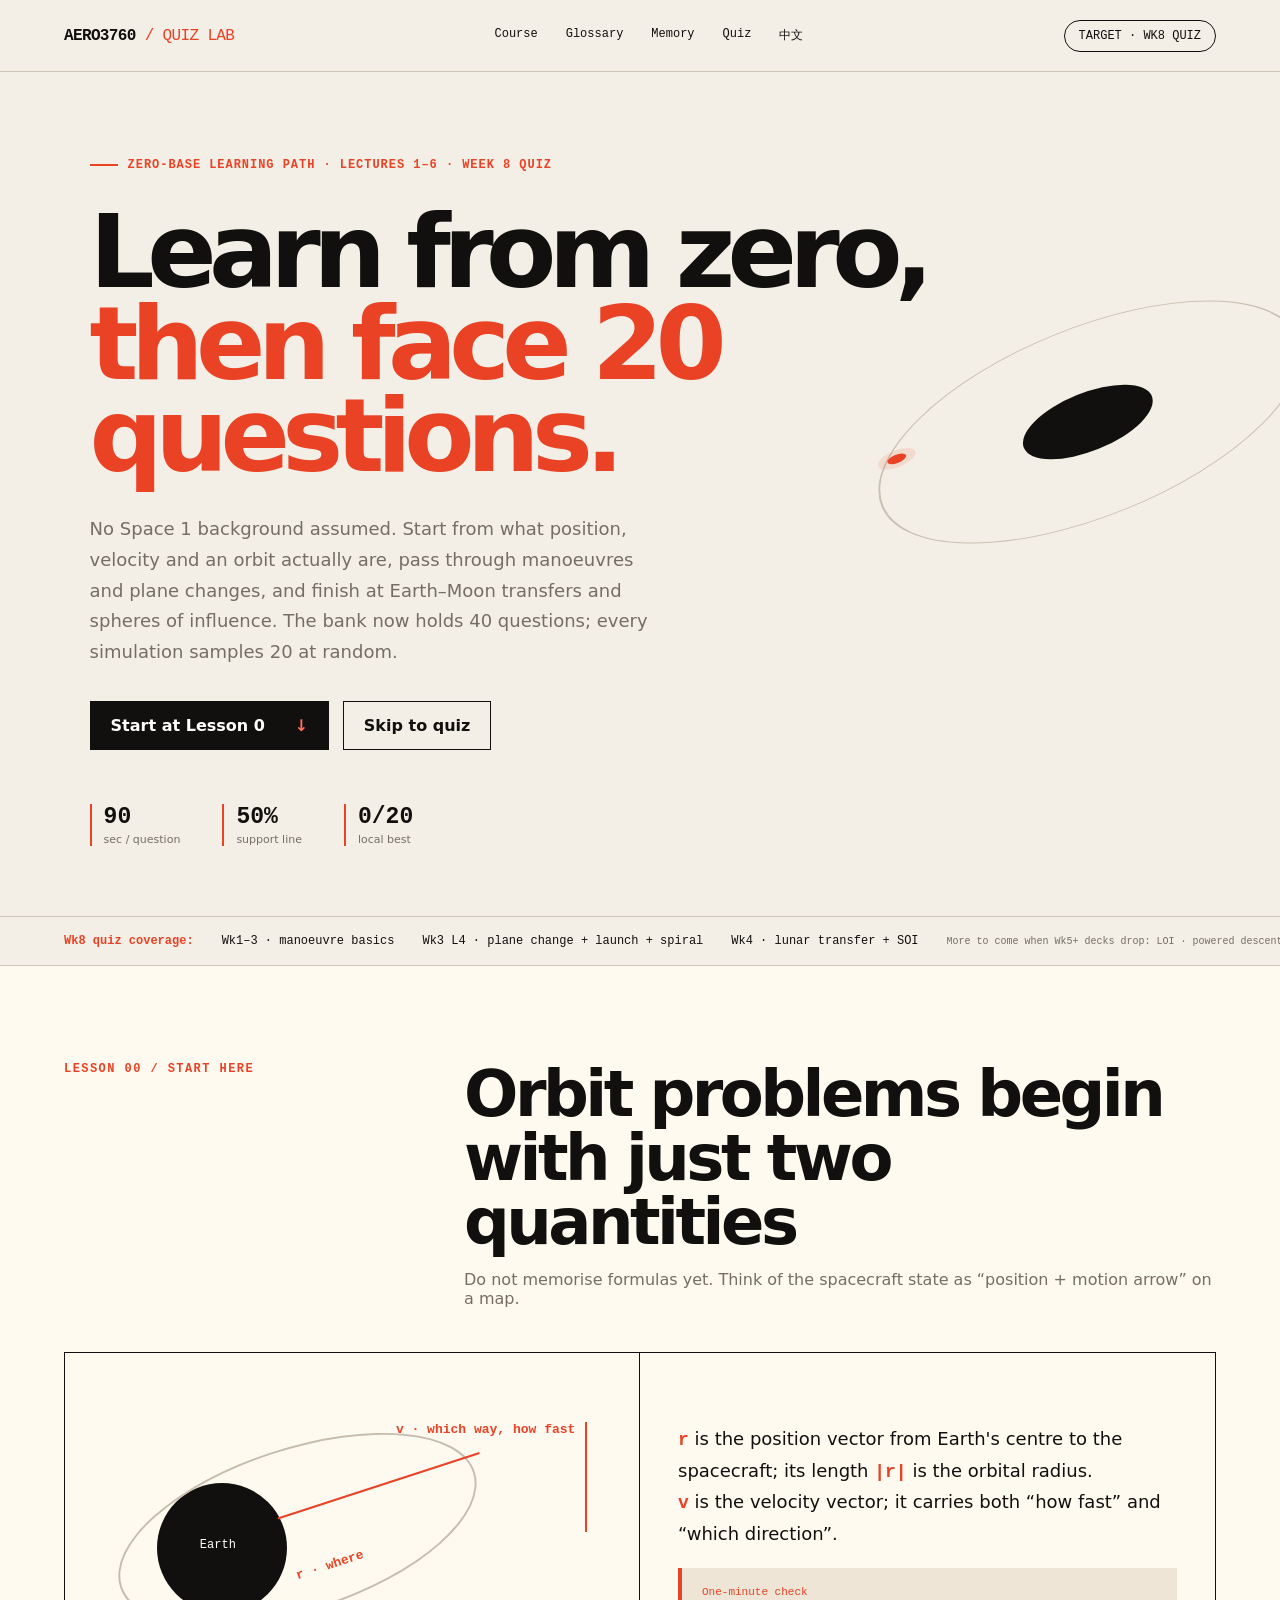
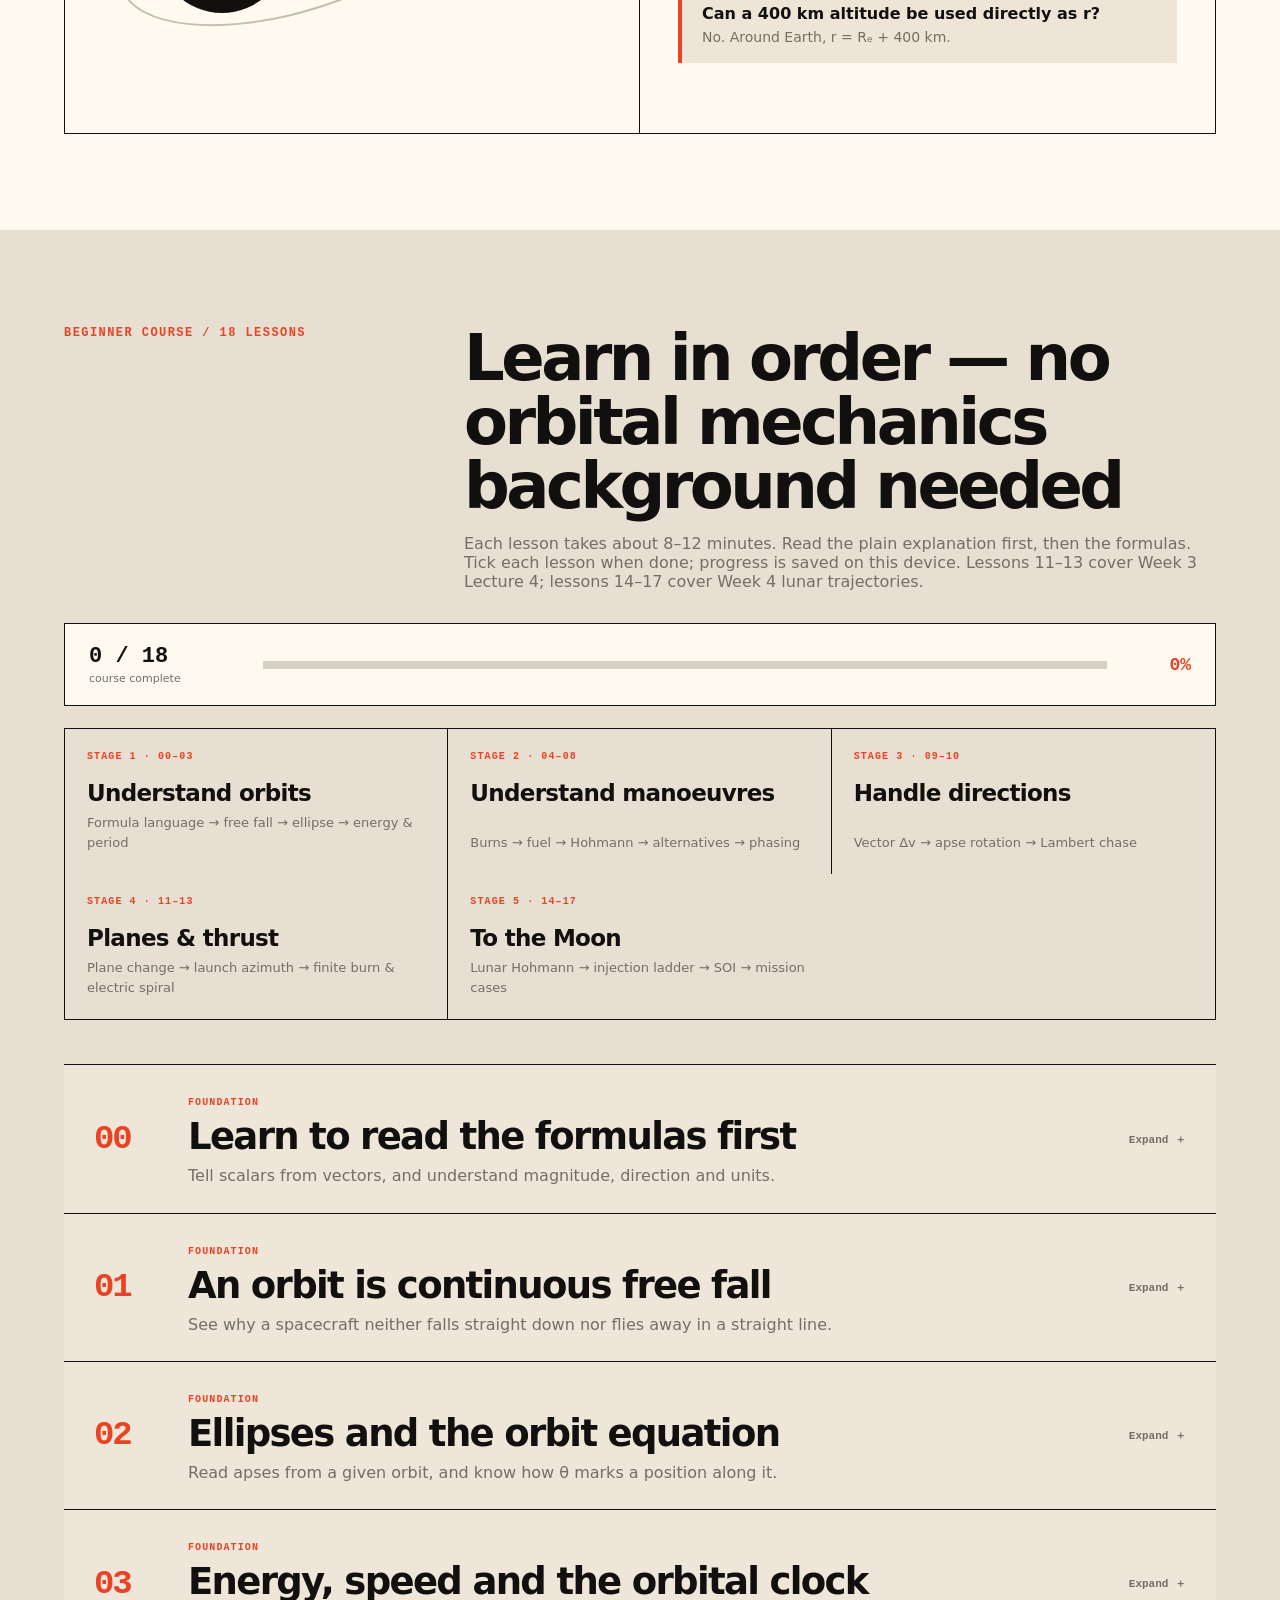
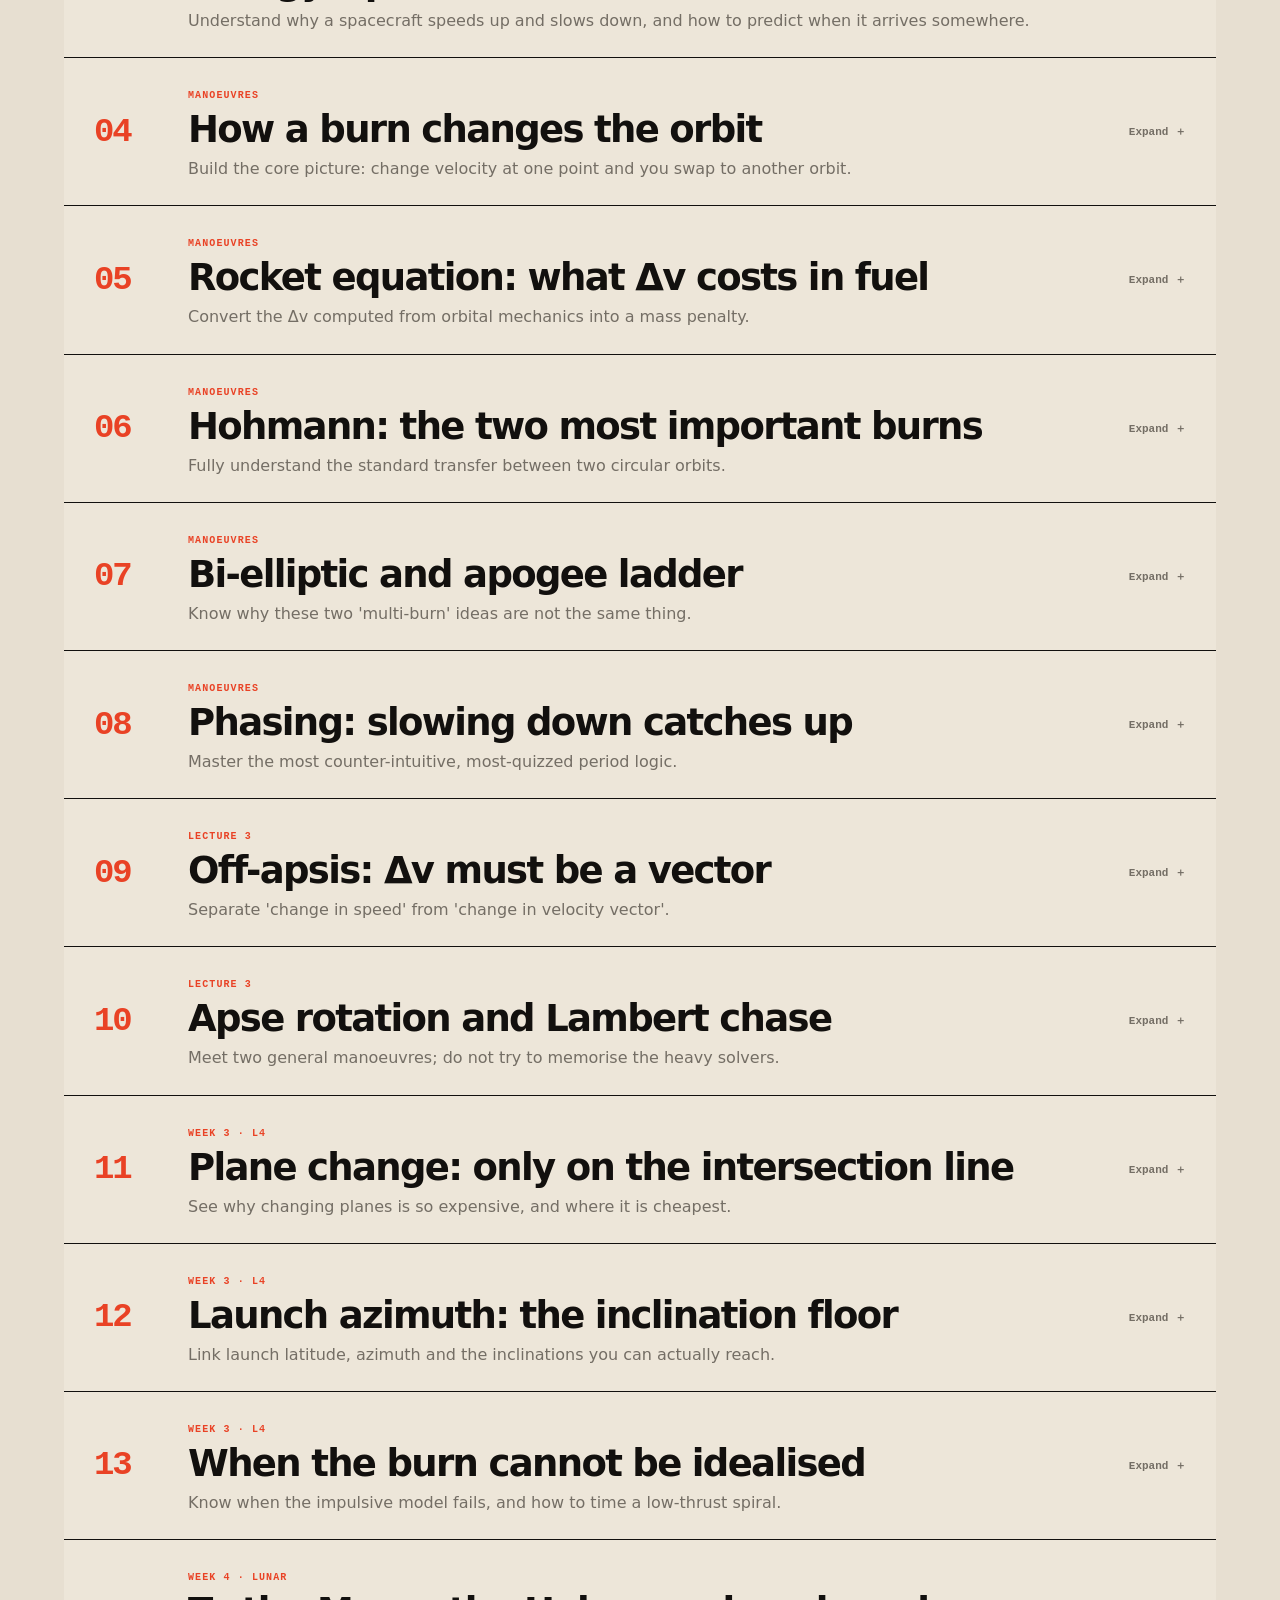
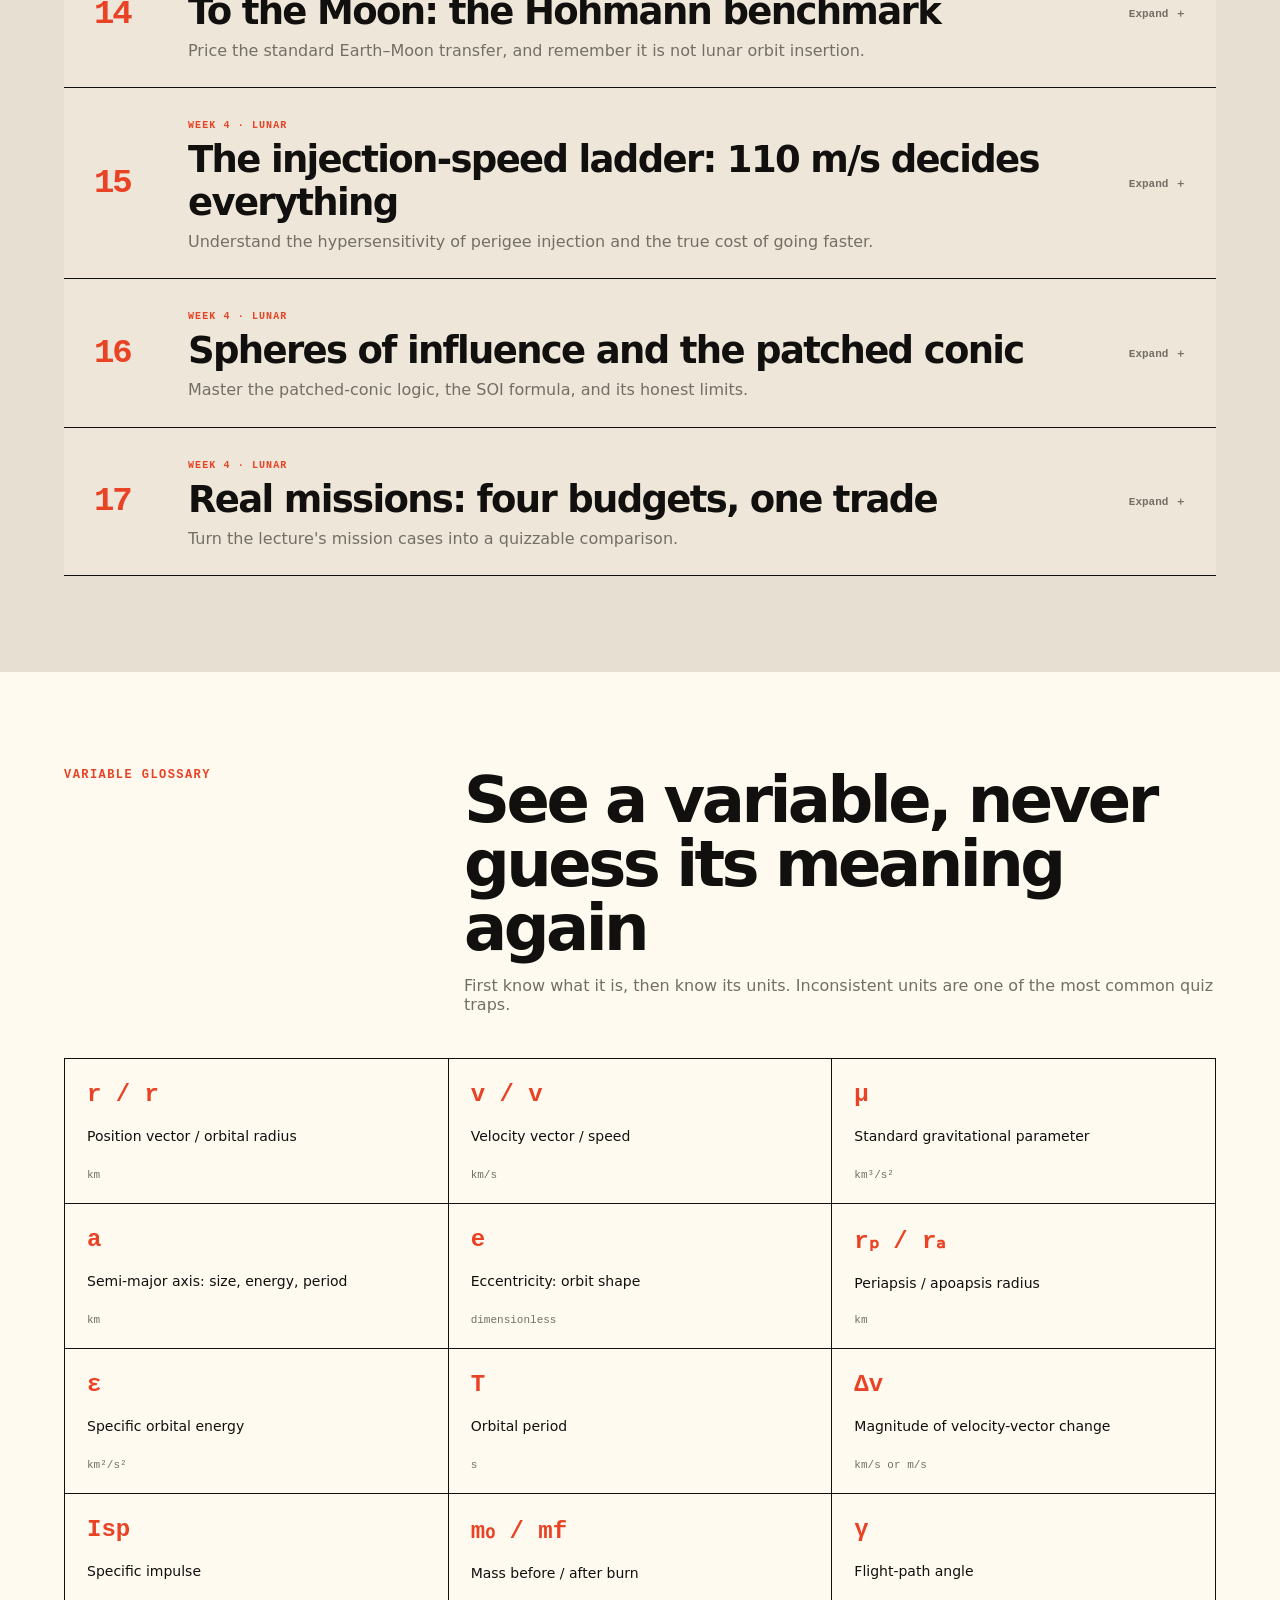
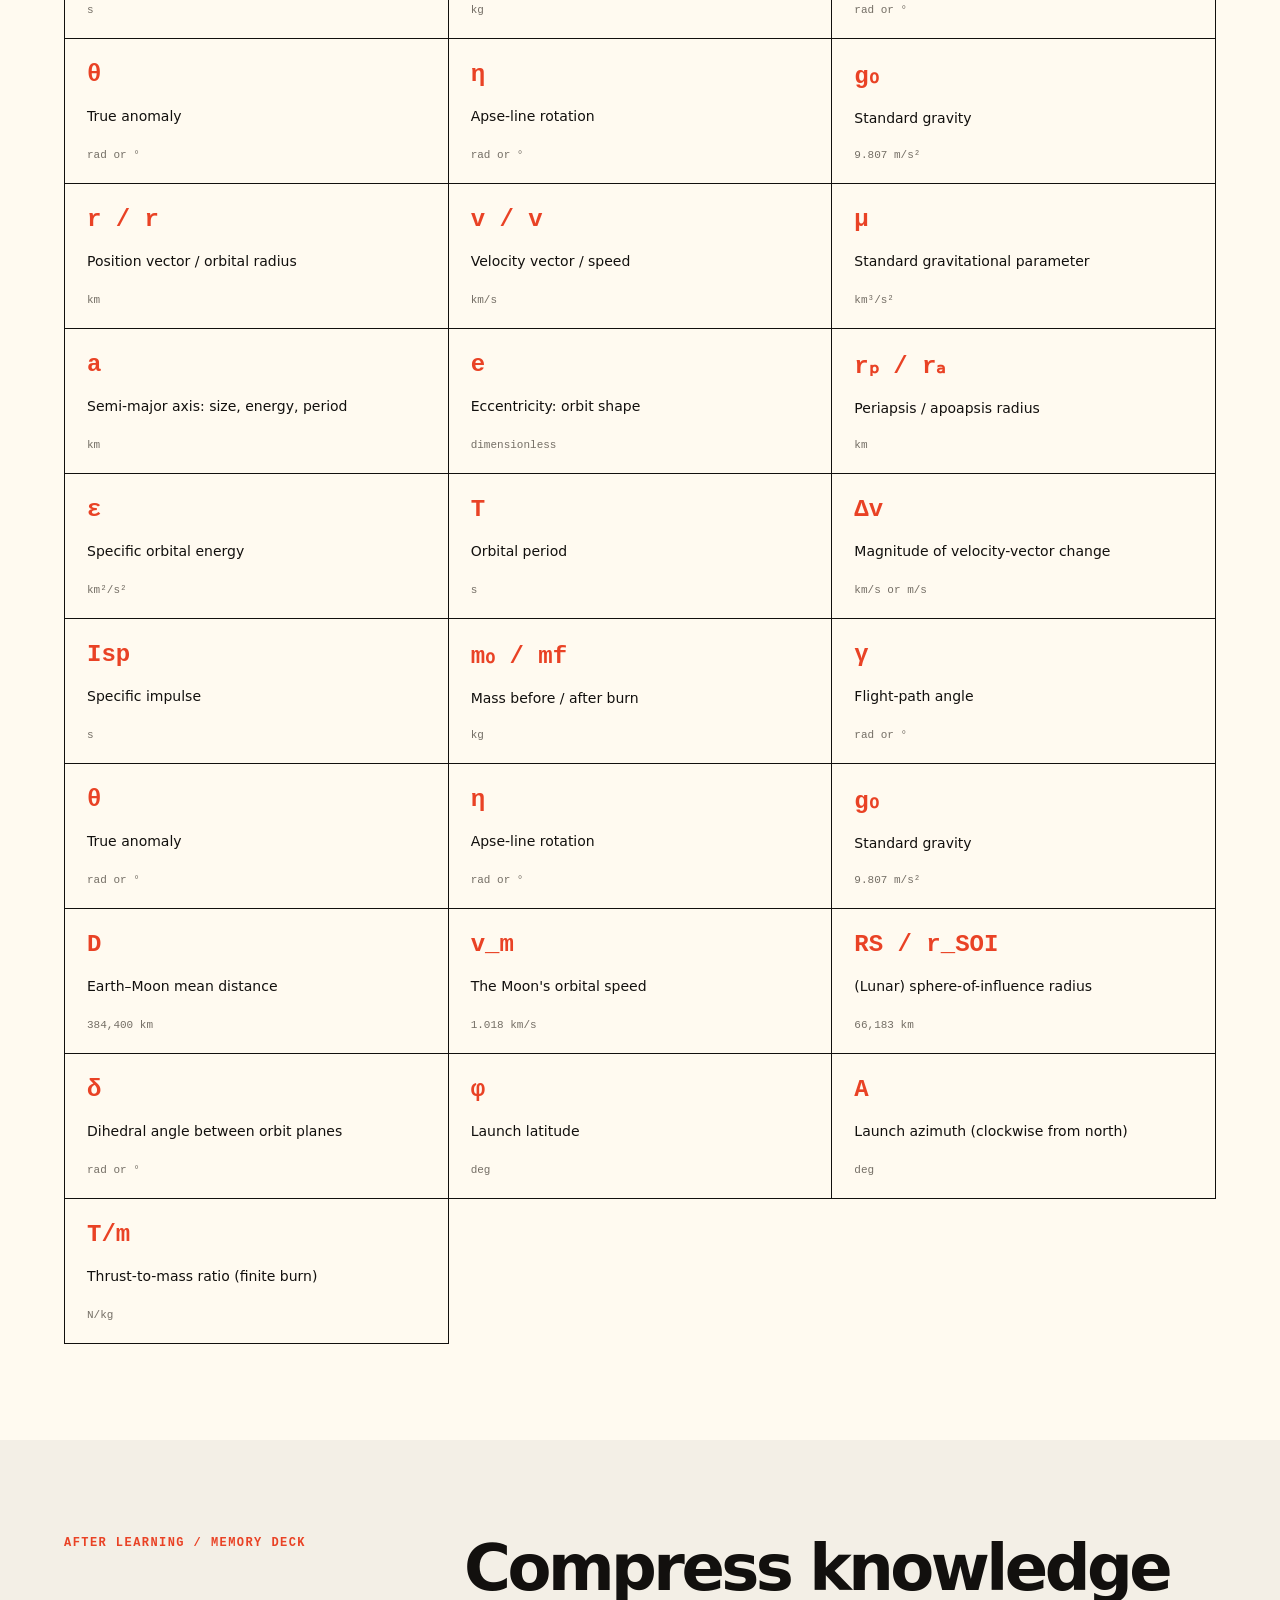
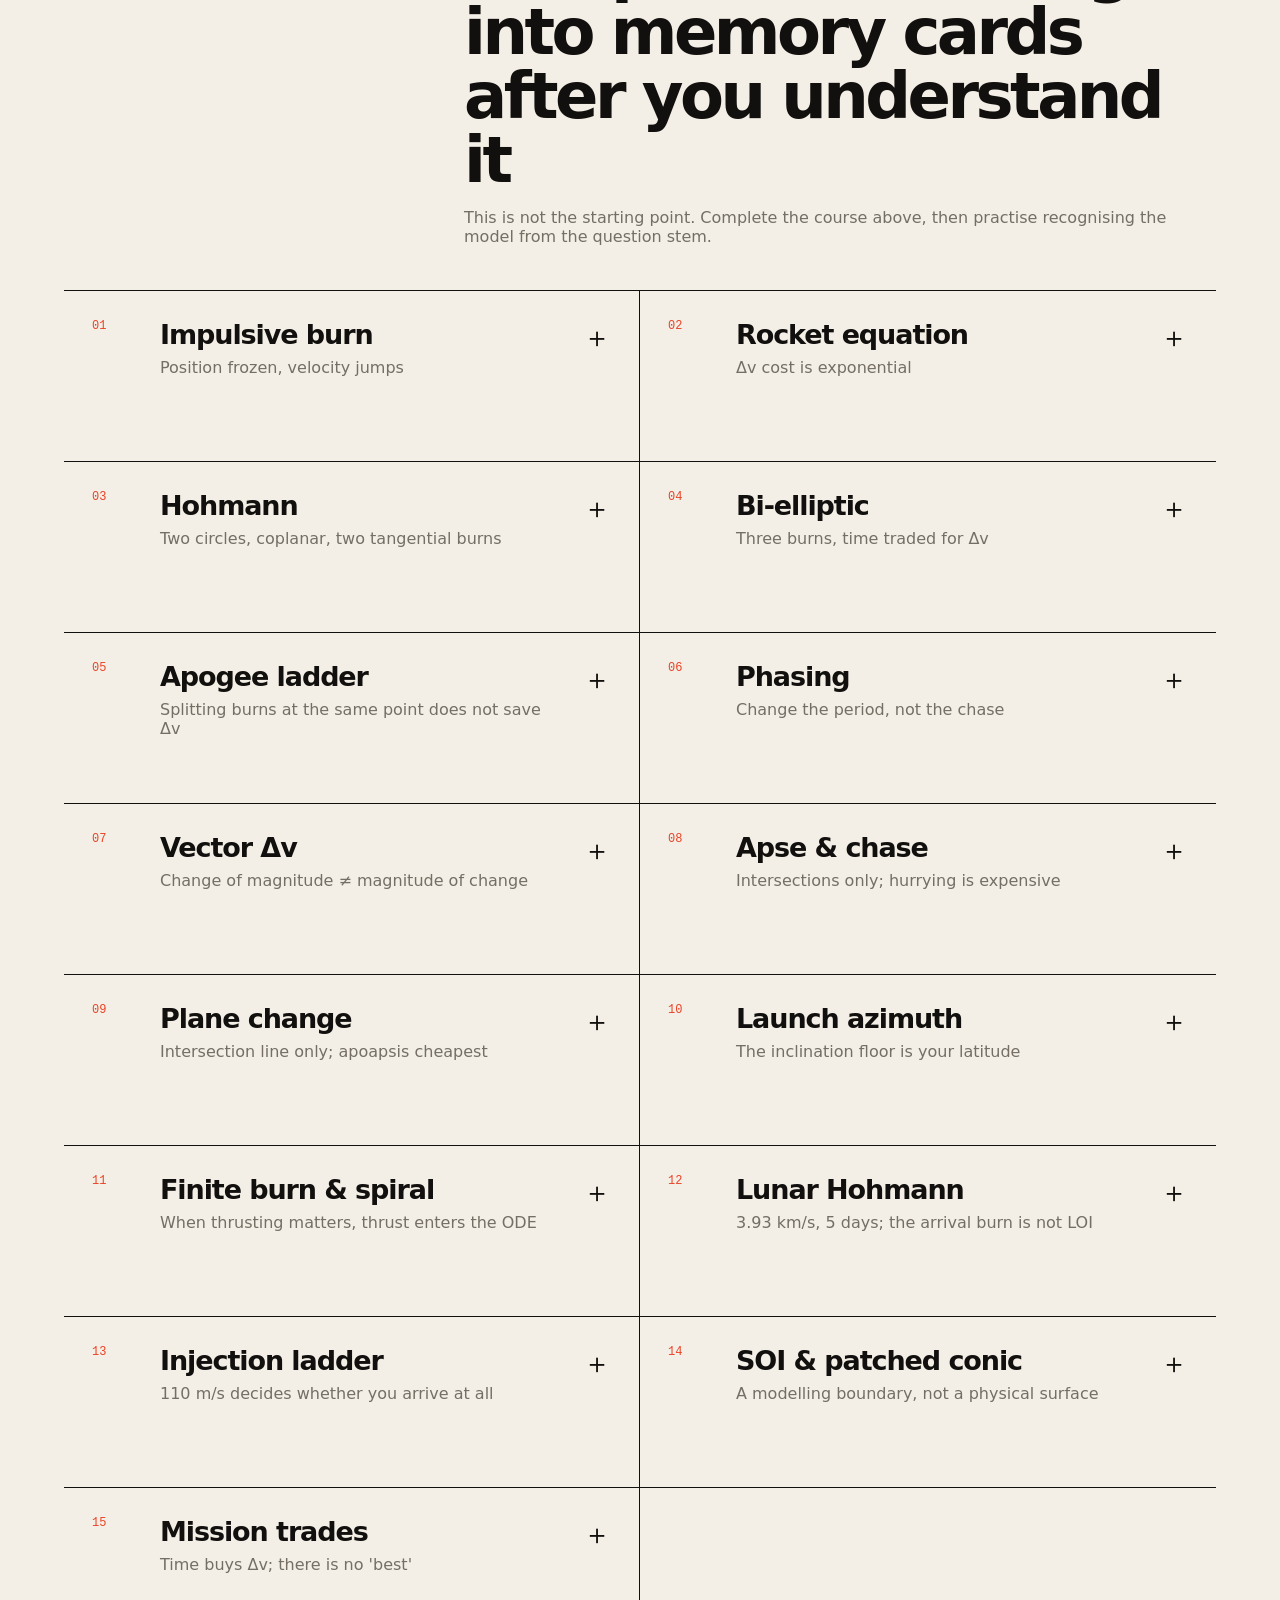
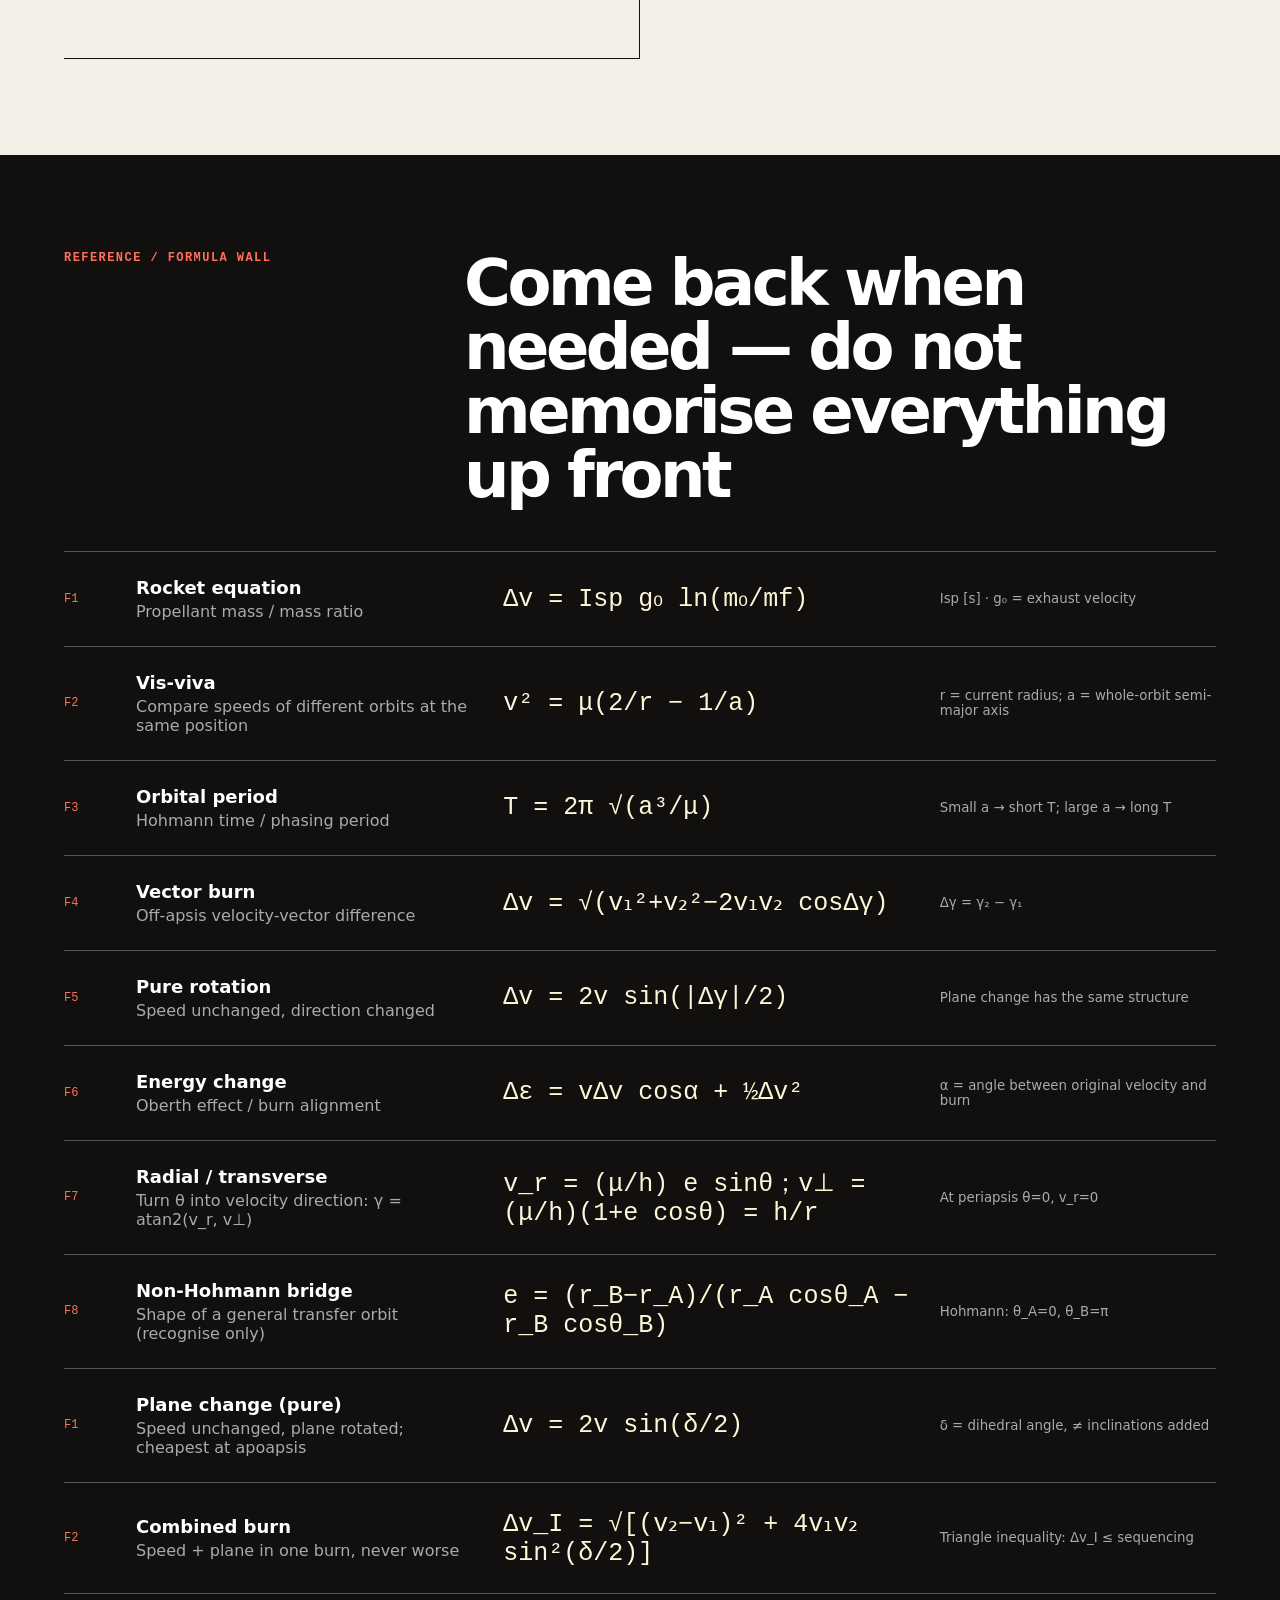
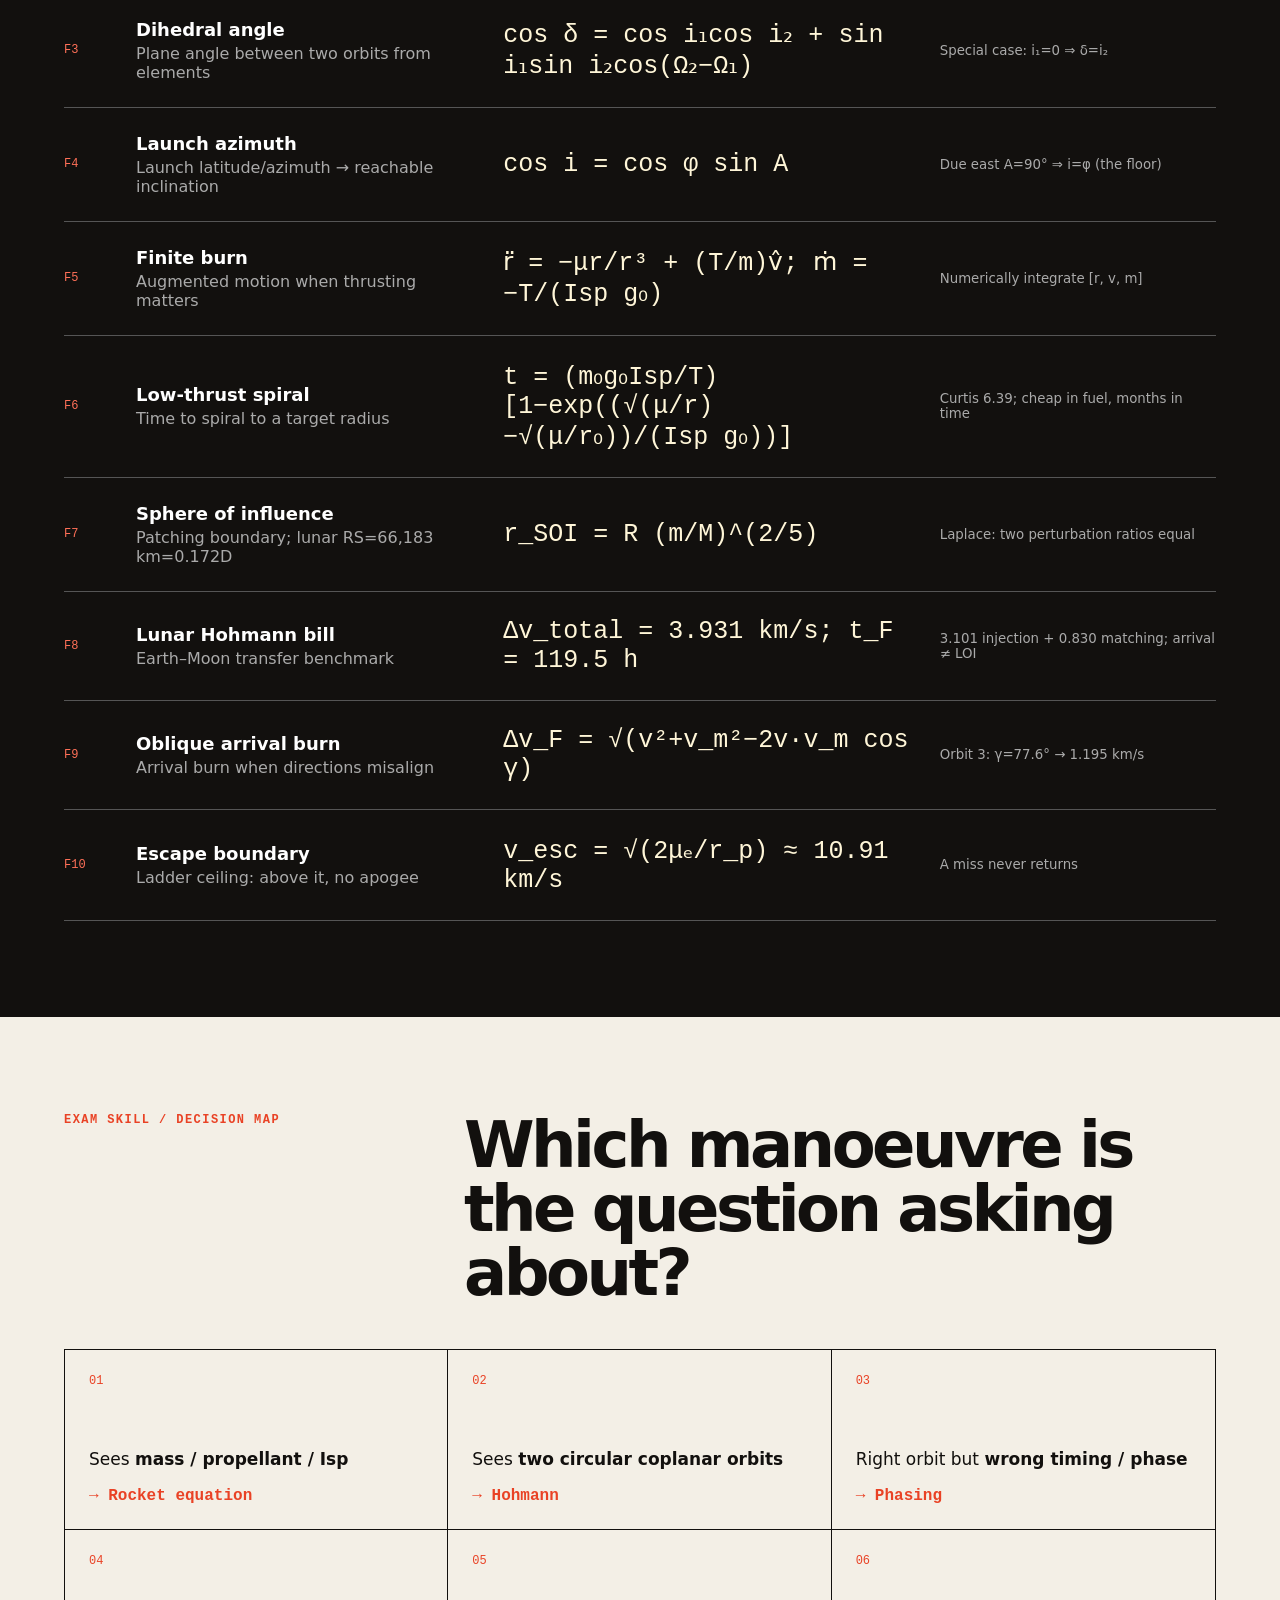
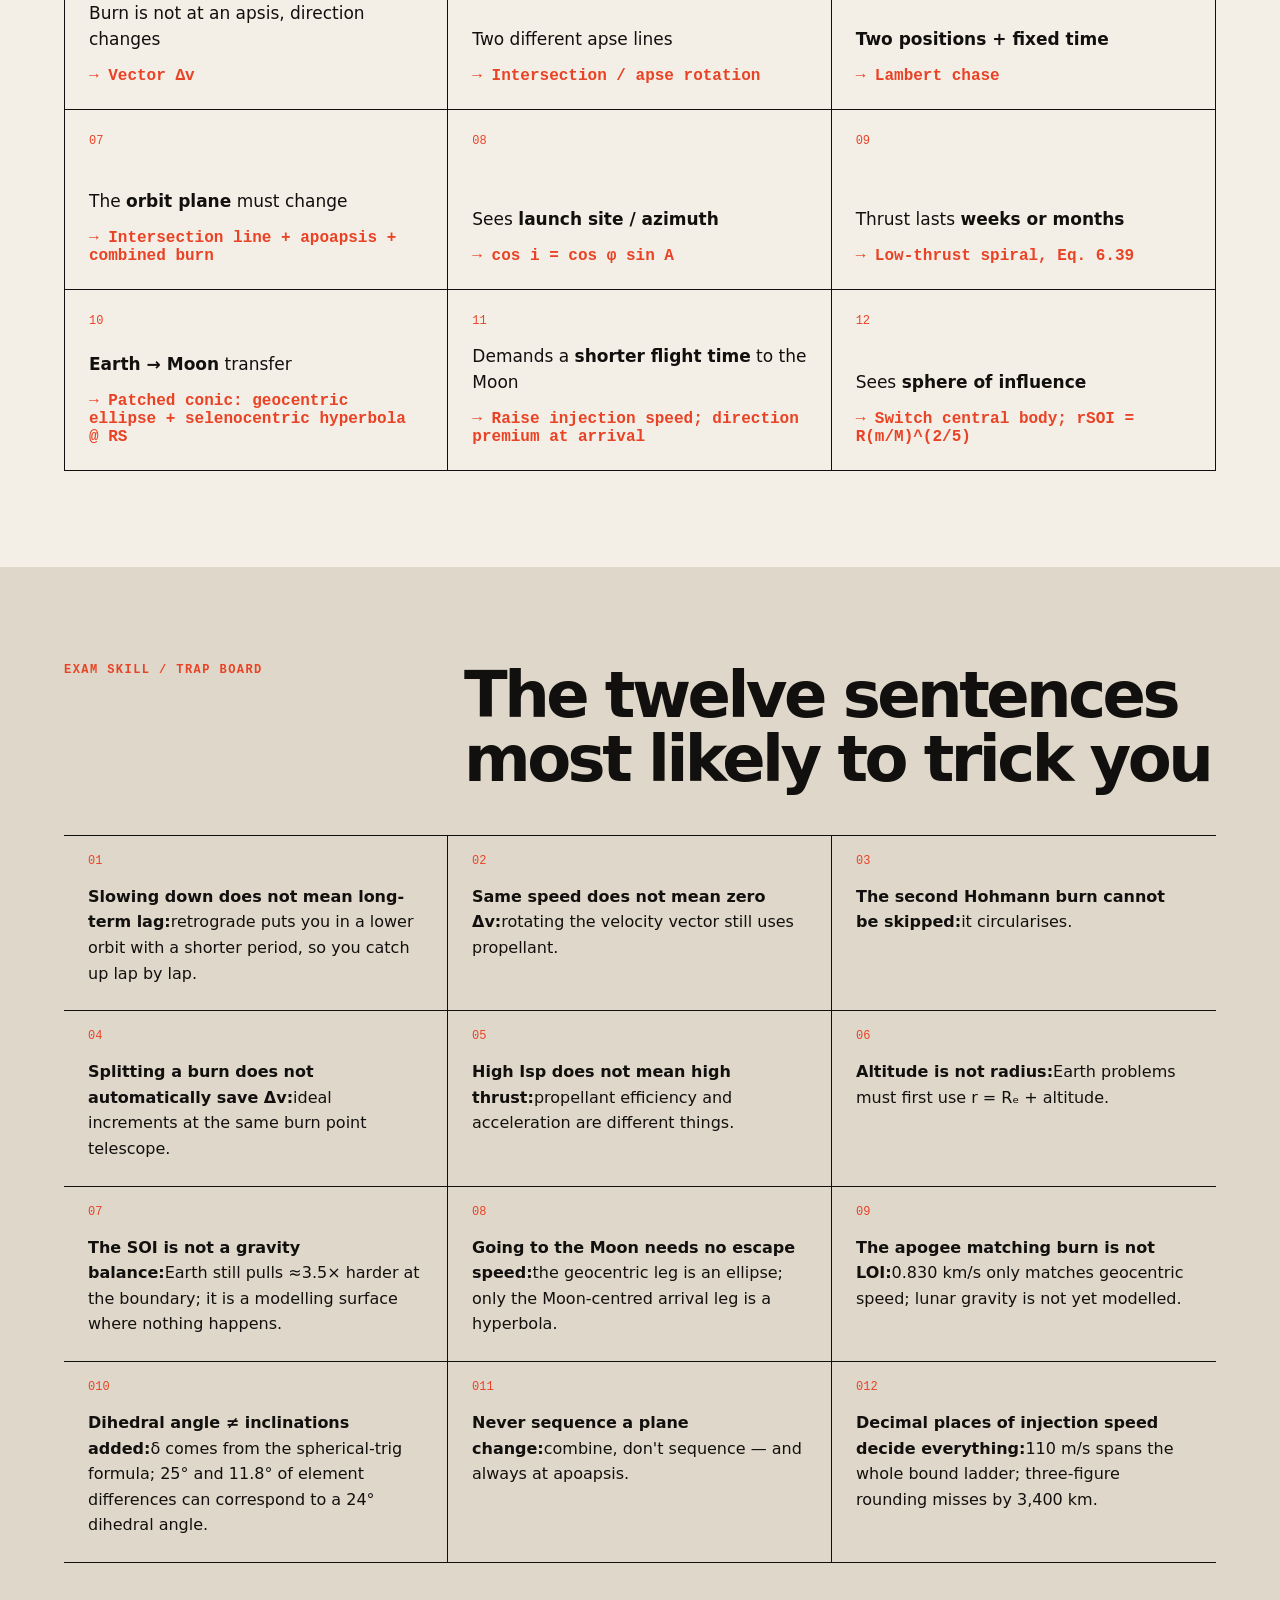
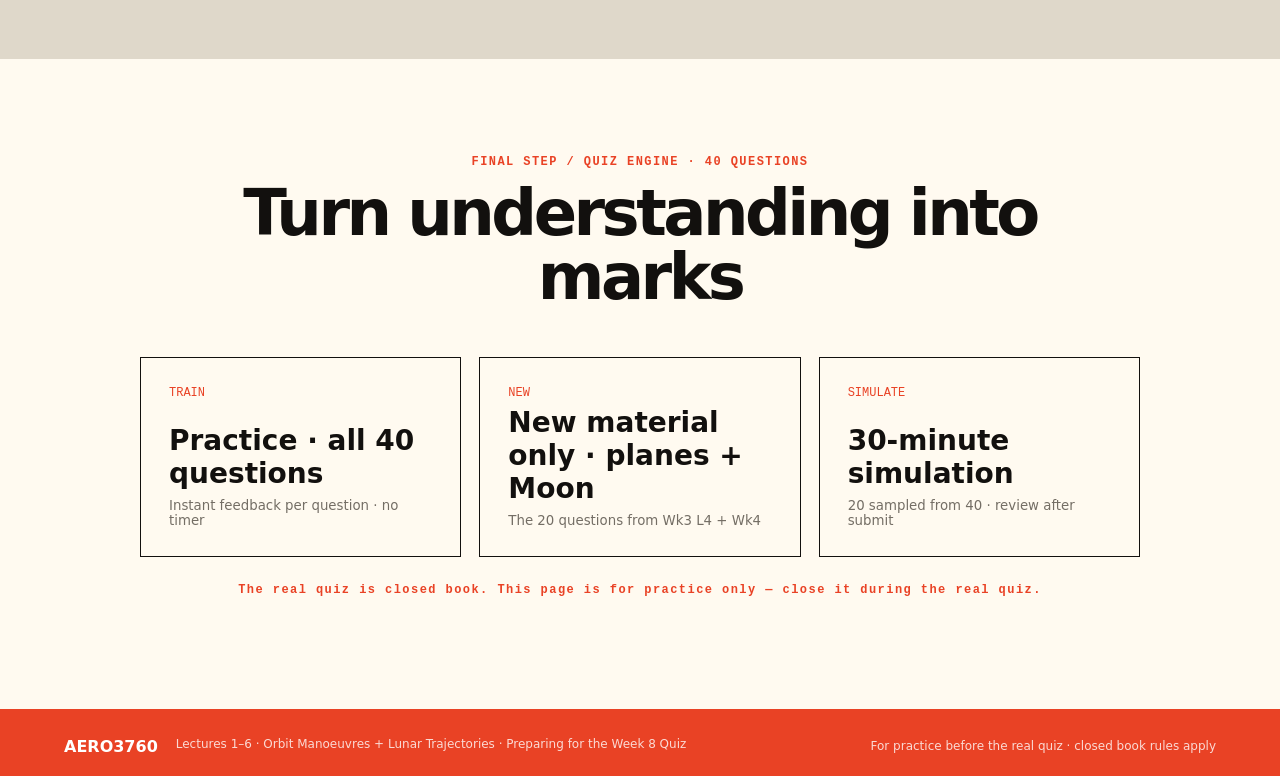
==== commit 7b21f721: "Extend quiz lab to Weeks 3 L4 + 4: plane change, launch azimuth, finite burn/spiral, lunar Hohmann, " ====
--- a/docs/en.html
+++ b/docs/en.html
@@ -1,5 +1,5 @@
-﻿<!doctype html><html lang="en"><head><meta charset="utf-8"><meta name="viewport" content="width=device-width, initial-scale=1"><title>AERO3760 Quiz Lab · From Zero to 20 Questions</title><meta name="description" content="AERO3760 Space Engineering 2 Lectures 1–3: learn orbital manoeuvres from zero and practise 20 questions."><style>*,*::before,*::after{box-sizing:border-box}html,body,h1,h2,h3,h4,p,ol,ul,li,figure{margin:0;padding:0}ol,ul{list-style:none}button{background:none;border:none;padding:0}
-:root{--font-geist-sans:ui-sans-serif,system-ui,-apple-system,"Segoe UI",sans-serif;--font-geist-mono:ui-monospace,SFMono-Regular,Menlo,Consolas,monospace}:root{--ink:#12100e;--paper:#f3efe6;--red:#e94225;--muted:#746e65;--line:#cfc8ba;--green:#1e7047;--cream:#fffaf0}*{box-sizing:border-box}html{scroll-behavior:smooth}body{margin:0;background:var(--paper);color:var(--ink);font-family:var(--font-geist-sans),"Microsoft YaHei",sans-serif}a{color:inherit;text-decoration:none}button{font:inherit;color:inherit}.topbar{height:72px;display:flex;align-items:center;justify-content:space-between;padding:0 5vw;border-bottom:1px solid var(--line);font-family:var(--font-geist-mono),monospace;position:sticky;top:0;background:rgba(243,239,230,.94);backdrop-filter:blur(12px);z-index:20}.brand{font-weight:800;letter-spacing:-.04em}.brand span{color:var(--red);font-weight:500}.topbar nav{display:flex;gap:28px;font-size:12px}.topbar nav a:hover{color:var(--red)}.exam-chip{border:1px solid var(--ink);border-radius:99px;padding:8px 14px;font-size:12px}.hero{min-height:680px;position:relative;overflow:hidden;padding:86px 7vw 70px;border-bottom:1px solid var(--line)}.eyebrow{color:var(--red);font-family:var(--font-geist-mono),monospace;font-size:12px;font-weight:700;letter-spacing:.08em;display:flex;gap:10px;align-items:center}.eyebrow span{width:28px;height:2px;background:var(--red)}h1{font-size:clamp(58px,8vw,122px);line-height:.9;letter-spacing:-.075em;margin:34px 0 32px;max-width:1000px}h1 em{color:var(--red);font-style:normal}.hero-copy{max-width:560px;color:var(--muted);font-size:18px;line-height:1.7}.hero-actions{display:flex;gap:14px;margin-top:34px}.primary,.secondary,.solid,.ghost{padding:14px 20px;border:1px solid var(--ink);font-weight:700;cursor:pointer;background:transparent}.primary,.solid{background:var(--ink);color:white}.primary span{margin-left:24px;color:#ff7058}.primary:hover,.solid:hover{background:var(--red);border-color:var(--red)}.secondary:hover,.ghost:hover{background:#e6dfd2}.hero-stats{display:flex;gap:42px;margin-top:54px}.hero-stats div{display:flex;flex-direction:column;border-left:2px solid var(--red);padding-left:12px}.hero-stats b{font:800 23px var(--font-geist-mono),monospace}.hero-stats span{font-size:11px;color:var(--muted);margin-top:3px}.orbit-mark{position:absolute;width:450px;height:450px;border:2px solid #c9c1b3;border-radius:50%;right:-35px;top:125px;transform:rotate(-22deg) scaleY(.42)}.orbit-mark i{position:absolute;width:20px;height:20px;border-radius:50%;background:var(--red);left:20px;top:122px;box-shadow:0 0 0 10px rgba(233,66,37,.12)}.orbit-mark b{position:absolute;width:138px;height:138px;border-radius:50%;background:var(--ink);left:152px;top:152px}.scope-strip{display:flex;gap:28px;align-items:center;padding:17px 5vw;border-bottom:1px solid var(--line);font:12px var(--font-geist-mono),monospace;overflow:auto;white-space:nowrap}.scope-strip strong{color:var(--red)}.scope-strip small{margin-left:auto;color:var(--muted)}.section{padding:96px 5vw}.section-heading{display:grid;grid-template-columns:1fr 2fr;column-gap:24px;margin-bottom:44px}.section-heading>p,.quiz-launch>p,.result>p{color:var(--red);font:700 12px var(--font-geist-mono),monospace;letter-spacing:.12em}.section-heading h2,.quiz-launch h2{font-size:clamp(36px,5vw,68px);line-height:1;letter-spacing:-.055em;margin:0}.section-heading>span{grid-column:2;color:var(--muted);margin-top:16px}.memory-grid{display:grid;grid-template-columns:1fr 1fr;border-top:1px solid var(--ink)}.memory-card{border-bottom:1px solid var(--ink)}.memory-card:nth-child(odd){border-right:1px solid var(--ink)}.memory-card summary{list-style:none;min-height:170px;padding:28px;display:grid;grid-template-columns:50px 1fr auto;gap:18px;cursor:pointer}.memory-card summary::-webkit-details-marker{display:none}.memory-card summary>span{font:12px var(--font-geist-mono),monospace;color:var(--red)}.memory-card h3{font-size:27px;letter-spacing:-.04em;margin:0 0 8px}.memory-card summary p{margin:0;color:var(--muted)}.memory-card summary>b{font-size:28px;font-weight:400;transition:.2s}.memory-card[open] summary>b{transform:rotate(45deg);color:var(--red)}.memory-card[open]{background:var(--cream)}.memory-body{padding:0 28px 30px 96px;line-height:1.65}.memory-body p{margin-top:0}.memory-body strong{display:block;color:var(--red);font-size:13px;border-left:2px solid var(--red);padding-left:12px}.formula{background:var(--ink);color:white}.section-heading.light>p{color:#ff7058}.formula-list{border-top:1px solid #555}.formula-row{display:grid;grid-template-columns:50px 1fr minmax(300px,1.2fr) minmax(200px,.8fr);gap:22px;align-items:center;padding:25px 0;border-bottom:1px solid #555}.formula-row>span{color:#ff7058;font:12px var(--font-geist-mono),monospace}.formula-row h3{margin:0 0 4px;font-size:18px}.formula-row p,.formula-row small{margin:0;color:#aaa}.formula-row code{font:500 clamp(17px,2vw,25px) var(--font-geist-mono),monospace;color:#fff6d8}.decision-grid{display:grid;grid-template-columns:repeat(3,1fr);border:1px solid var(--ink)}.decision-grid>div{min-height:180px;padding:24px;border-right:1px solid var(--ink);border-bottom:1px solid var(--ink);display:flex;flex-direction:column}.decision-grid>div:nth-child(3n){border-right:0}.decision-grid>div:nth-child(n+4){border-bottom:0}.decision-grid span{color:var(--red);font:12px var(--font-geist-mono),monospace}.decision-grid p{font-size:17px;line-height:1.55;margin:auto 0 14px}.decision-grid strong{color:var(--red);font-family:var(--font-geist-mono),monospace}.traps{background:#dfd8ca}.traps ol{counter-reset:trap;display:grid;grid-template-columns:repeat(3,1fr);padding:0;margin:0;border-top:1px solid var(--ink);list-style:none}.traps li{counter-increment:trap;min-height:160px;padding:48px 24px 24px;border-right:1px solid var(--ink);border-bottom:1px solid var(--ink);line-height:1.6;position:relative}.traps li:nth-child(3n){border-right:0}.traps li:before{content:"0" counter(trap);position:absolute;top:18px;left:24px;color:var(--red);font:12px var(--font-geist-mono),monospace}.quiz{background:var(--cream);min-height:650px}.quiz-launch{max-width:1000px;margin:auto;text-align:center}.quiz-launch h2{margin:12px 0 48px}.mode-grid{display:grid;grid-template-columns:1fr 1fr;gap:18px}.mode-grid button{text-align:left;border:1px solid var(--ink);background:transparent;min-height:200px;padding:28px;cursor:pointer;display:flex;flex-direction:column}.mode-grid button:hover{background:var(--ink);color:white;transform:translateY(-4px)}.mode-grid span{color:var(--red);font:12px var(--font-geist-mono),monospace}.mode-grid b{font-size:28px;margin:auto 0 8px}.mode-grid small{color:var(--muted)}.honor-note{color:var(--muted);font-size:13px;margin-top:26px}.quiz-shell,.result{max-width:980px;margin:auto}.quiz-head{display:flex;justify-content:space-between;align-items:flex-end}.quiz-head>div:first-child{display:flex;flex-direction:column}.quiz-head span{color:var(--red);font:12px var(--font-geist-mono),monospace}.quiz-head b{font:600 20px var(--font-geist-mono),monospace;margin-top:5px}.timer{font:800 30px var(--font-geist-mono),monospace}.timer.urgent{color:var(--red)}.progress{height:4px;background:#ddd3c4;margin:17px 0 50px}.progress i{display:block;height:100%;background:var(--red);transition:.25s}.question-tag{color:var(--red);font:700 11px var(--font-geist-mono),monospace;letter-spacing:.1em}.question-text{font-size:clamp(26px,4vw,45px);line-height:1.2;letter-spacing:-.045em;margin:15px 0 32px;max-width:850px}.options{display:grid;grid-template-columns:1fr 1fr;gap:10px}.options button{min-height:74px;text-align:left;border:1px solid #c6bdaf;background:white;padding:14px 18px;display:flex;align-items:center;gap:15px;cursor:pointer}.options button:hover,.options button.selected{border-color:var(--ink);box-shadow:inset 4px 0 var(--ink)}.options button.correct{border-color:var(--green);background:#e5f2e9;box-shadow:inset 4px 0 var(--green)}.options button.wrong{border-color:var(--red);background:#fde8e3;box-shadow:inset 4px 0 var(--red)}.options button>span{width:31px;height:31px;border:1px solid currentColor;border-radius:50%;display:grid;place-items:center;font:12px var(--font-geist-mono),monospace;flex:0 0 auto}.options p{margin:0}.options button>b{margin-left:auto;font-size:20px}.explanation{margin-top:14px;padding:18px 22px;border-left:4px solid}.explanation.good{background:#e5f2e9;border-color:var(--green)}.explanation.bad{background:#fde8e3;border-color:var(--red)}.explanation p{margin:7px 0}.explanation small{color:var(--red)}.quiz-controls{display:grid;grid-template-columns:1fr auto 1fr;align-items:center;margin-top:26px}.quiz-controls>span{text-align:center;color:var(--muted);font-size:12px}.quiz-controls .solid{justify-self:end}.quiz-controls .ghost{justify-self:start}.quiz-controls button:disabled{opacity:.35;cursor:not-allowed}.question-dots{display:flex;flex-wrap:wrap;gap:5px;border-top:1px solid var(--line);margin-top:30px;padding-top:20px}.question-dots button{width:34px;height:34px;border:1px solid var(--line);background:transparent;cursor:pointer;font:11px var(--font-geist-mono),monospace}.question-dots button.done{background:#ddd3c4}.question-dots button.active{border-color:var(--red);color:var(--red)}.score-line{display:grid;grid-template-columns:180px 1fr;align-items:center;gap:38px;margin:28px 0 50px}.score-ring{width:170px;height:170px;border:3px solid var(--red);border-radius:50%;display:flex;align-items:baseline;justify-content:center;padding-top:52px}.score-ring strong{font:800 58px var(--font-geist-mono),monospace}.score-ring span{font:14px var(--font-geist-mono),monospace}.score-line h2{font-size:clamp(30px,4vw,52px);letter-spacing:-.05em;margin:0 0 10px}.score-line p{color:var(--muted)}.review{border-top:1px solid var(--ink)}.review>h3{font-size:22px;margin:28px 0}.review article{display:grid;grid-template-columns:160px 1fr 1fr;gap:20px;padding:22px 0;border-top:1px solid var(--line)}.review article>span{color:var(--red);font:11px var(--font-geist-mono),monospace}.review h4{margin:0;font-size:17px}.review article p{margin:0;line-height:1.55}.review article small{grid-column:3;color:var(--muted)}.perfect{padding:30px;border:1px solid var(--green);background:#e5f2e9}.result-actions{display:flex;gap:10px;margin-top:34px;flex-wrap:wrap}footer{background:var(--red);color:white;padding:28px 5vw;display:flex;justify-content:space-between;align-items:center}footer div{display:flex;gap:18px}footer span,footer p{font-size:12px;margin:0;opacity:.8}
+﻿<!doctype html><html lang="en"><head><meta charset="utf-8"><meta name="viewport" content="width=device-width, initial-scale=1"><title>AERO3760 Quiz Lab · From Zero to the Week 8 Quiz</title><meta name="description" content="AERO3760 Space Engineering 2 Lectures 1–6: manoeuvres, plane changes, lunar transfers and spheres of influence. 40-question practice targeting the Week 8 quiz."><style>*,*::before,*::after{box-sizing:border-box}html,body,h1,h2,h3,h4,p,ol,ul,li,figure{margin:0;padding:0}ol,ul{list-style:none}button{background:none;border:none;padding:0}
+:root{--font-geist-sans:ui-sans-serif,system-ui,-apple-system,"Segoe UI",sans-serif;--font-geist-mono:ui-monospace,SFMono-Regular,Menlo,Consolas,monospace}:root{--ink:#12100e;--paper:#f3efe6;--red:#e94225;--muted:#746e65;--line:#cfc8ba;--green:#1e7047;--cream:#fffaf0}*{box-sizing:border-box}html{scroll-behavior:smooth}body{margin:0;background:var(--paper);color:var(--ink);font-family:var(--font-geist-sans),"Microsoft YaHei",sans-serif}a{color:inherit;text-decoration:none}button{font:inherit;color:inherit}.topbar{height:72px;display:flex;align-items:center;justify-content:space-between;padding:0 5vw;border-bottom:1px solid var(--line);font-family:var(--font-geist-mono),monospace;position:sticky;top:0;background:rgba(243,239,230,.94);backdrop-filter:blur(12px);z-index:20}.brand{font-weight:800;letter-spacing:-.04em}.brand span{color:var(--red);font-weight:500}.topbar nav{display:flex;gap:28px;font-size:12px}.topbar nav a:hover{color:var(--red)}.exam-chip{border:1px solid var(--ink);border-radius:99px;padding:8px 14px;font-size:12px}.hero{min-height:680px;position:relative;overflow:hidden;padding:86px 7vw 70px;border-bottom:1px solid var(--line)}.eyebrow{color:var(--red);font-family:var(--font-geist-mono),monospace;font-size:12px;font-weight:700;letter-spacing:.08em;display:flex;gap:10px;align-items:center}.eyebrow span{width:28px;height:2px;background:var(--red)}h1{font-size:clamp(58px,8vw,122px);line-height:.9;letter-spacing:-.075em;margin:34px 0 32px;max-width:1000px}h1 em{color:var(--red);font-style:normal}.hero-copy{max-width:560px;color:var(--muted);font-size:18px;line-height:1.7}.hero-actions{display:flex;gap:14px;margin-top:34px}.primary,.secondary,.solid,.ghost{padding:14px 20px;border:1px solid var(--ink);font-weight:700;cursor:pointer;background:transparent}.primary,.solid{background:var(--ink);color:white}.primary span{margin-left:24px;color:#ff7058}.primary:hover,.solid:hover{background:var(--red);border-color:var(--red)}.secondary:hover,.ghost:hover{background:#e6dfd2}.hero-stats{display:flex;gap:42px;margin-top:54px}.hero-stats div{display:flex;flex-direction:column;border-left:2px solid var(--red);padding-left:12px}.hero-stats b{font:800 23px var(--font-geist-mono),monospace}.hero-stats span{font-size:11px;color:var(--muted);margin-top:3px}.orbit-mark{position:absolute;width:450px;height:450px;border:2px solid #c9c1b3;border-radius:50%;right:-35px;top:125px;transform:rotate(-22deg) scaleY(.42)}.orbit-mark i{position:absolute;width:20px;height:20px;border-radius:50%;background:var(--red);left:20px;top:122px;box-shadow:0 0 0 10px rgba(233,66,37,.12)}.orbit-mark b{position:absolute;width:138px;height:138px;border-radius:50%;background:var(--ink);left:152px;top:152px}.scope-strip{display:flex;gap:28px;align-items:center;padding:17px 5vw;border-bottom:1px solid var(--line);font:12px var(--font-geist-mono),monospace;overflow:auto;white-space:nowrap}.scope-strip strong{color:var(--red)}.scope-strip small{margin-left:auto;color:var(--muted)}.section{padding:96px 5vw}.section-heading{display:grid;grid-template-columns:1fr 2fr;column-gap:24px;margin-bottom:44px}.section-heading>p,.quiz-launch>p,.result>p{color:var(--red);font:700 12px var(--font-geist-mono),monospace;letter-spacing:.12em}.section-heading h2,.quiz-launch h2{font-size:clamp(36px,5vw,68px);line-height:1;letter-spacing:-.055em;margin:0}.section-heading>span{grid-column:2;color:var(--muted);margin-top:16px}.memory-grid{display:grid;grid-template-columns:1fr 1fr;border-top:1px solid var(--ink)}.memory-card{border-bottom:1px solid var(--ink)}.memory-card:nth-child(odd){border-right:1px solid var(--ink)}.memory-card summary{list-style:none;min-height:170px;padding:28px;display:grid;grid-template-columns:50px 1fr auto;gap:18px;cursor:pointer}.memory-card summary::-webkit-details-marker{display:none}.memory-card summary>span{font:12px var(--font-geist-mono),monospace;color:var(--red)}.memory-card h3{font-size:27px;letter-spacing:-.04em;margin:0 0 8px}.memory-card summary p{margin:0;color:var(--muted)}.memory-card summary>b{font-size:28px;font-weight:400;transition:.2s}.memory-card[open] summary>b{transform:rotate(45deg);color:var(--red)}.memory-card[open]{background:var(--cream)}.memory-body{padding:0 28px 30px 96px;line-height:1.65}.memory-body p{margin-top:0}.memory-body strong{display:block;color:var(--red);font-size:13px;border-left:2px solid var(--red);padding-left:12px}.formula{background:var(--ink);color:white}.section-heading.light>p{color:#ff7058}.formula-list{border-top:1px solid #555}.formula-row{display:grid;grid-template-columns:50px 1fr minmax(300px,1.2fr) minmax(200px,.8fr);gap:22px;align-items:center;padding:25px 0;border-bottom:1px solid #555}.formula-row>span{color:#ff7058;font:12px var(--font-geist-mono),monospace}.formula-row h3{margin:0 0 4px;font-size:18px}.formula-row p,.formula-row small{margin:0;color:#aaa}.formula-row code{font:500 clamp(17px,2vw,25px) var(--font-geist-mono),monospace;color:#fff6d8}.decision-grid{display:grid;grid-template-columns:repeat(3,1fr);border:1px solid var(--ink)}.decision-grid>div{min-height:180px;padding:24px;border-right:1px solid var(--ink);border-bottom:1px solid var(--ink);display:flex;flex-direction:column}.decision-grid>div:nth-child(3n){border-right:0}.decision-grid>div:nth-child(n+4){border-bottom:0}.decision-grid span{color:var(--red);font:12px var(--font-geist-mono),monospace}.decision-grid p{font-size:17px;line-height:1.55;margin:auto 0 14px}.decision-grid strong{color:var(--red);font-family:var(--font-geist-mono),monospace}.traps{background:#dfd8ca}.traps ol{counter-reset:trap;display:grid;grid-template-columns:repeat(3,1fr);padding:0;margin:0;border-top:1px solid var(--ink);list-style:none}.traps li{counter-increment:trap;min-height:160px;padding:48px 24px 24px;border-right:1px solid var(--ink);border-bottom:1px solid var(--ink);line-height:1.6;position:relative}.traps li:nth-child(3n){border-right:0}.traps li:before{content:"0" counter(trap);position:absolute;top:18px;left:24px;color:var(--red);font:12px var(--font-geist-mono),monospace}.quiz{background:var(--cream);min-height:650px}.quiz-launch{max-width:1000px;margin:auto;text-align:center}.quiz-launch h2{margin:12px 0 48px}.mode-grid{display:grid;grid-template-columns:repeat(3,1fr);gap:18px}.mode-grid button{text-align:left;border:1px solid var(--ink);background:transparent;min-height:200px;padding:28px;cursor:pointer;display:flex;flex-direction:column}.mode-grid button:hover{background:var(--ink);color:white;transform:translateY(-4px)}.mode-grid span{color:var(--red);font:12px var(--font-geist-mono),monospace}.mode-grid b{font-size:28px;margin:auto 0 8px}.mode-grid small{color:var(--muted)}.honor-note{color:var(--muted);font-size:13px;margin-top:26px}.quiz-shell,.result{max-width:980px;margin:auto}.quiz-head{display:flex;justify-content:space-between;align-items:flex-end}.quiz-head>div:first-child{display:flex;flex-direction:column}.quiz-head span{color:var(--red);font:12px var(--font-geist-mono),monospace}.quiz-head b{font:600 20px var(--font-geist-mono),monospace;margin-top:5px}.timer{font:800 30px var(--font-geist-mono),monospace}.timer.urgent{color:var(--red)}.progress{height:4px;background:#ddd3c4;margin:17px 0 50px}.progress i{display:block;height:100%;background:var(--red);transition:.25s}.question-tag{color:var(--red);font:700 11px var(--font-geist-mono),monospace;letter-spacing:.1em}.question-text{font-size:clamp(26px,4vw,45px);line-height:1.2;letter-spacing:-.045em;margin:15px 0 32px;max-width:850px}.options{display:grid;grid-template-columns:1fr 1fr;gap:10px}.options button{min-height:74px;text-align:left;border:1px solid #c6bdaf;background:white;padding:14px 18px;display:flex;align-items:center;gap:15px;cursor:pointer}.options button:hover,.options button.selected{border-color:var(--ink);box-shadow:inset 4px 0 var(--ink)}.options button.correct{border-color:var(--green);background:#e5f2e9;box-shadow:inset 4px 0 var(--green)}.options button.wrong{border-color:var(--red);background:#fde8e3;box-shadow:inset 4px 0 var(--red)}.options button>span{width:31px;height:31px;border:1px solid currentColor;border-radius:50%;display:grid;place-items:center;font:12px var(--font-geist-mono),monospace;flex:0 0 auto}.options p{margin:0}.options button>b{margin-left:auto;font-size:20px}.explanation{margin-top:14px;padding:18px 22px;border-left:4px solid}.explanation.good{background:#e5f2e9;border-color:var(--green)}.explanation.bad{background:#fde8e3;border-color:var(--red)}.explanation p{margin:7px 0}.explanation small{color:var(--red)}.quiz-controls{display:grid;grid-template-columns:1fr auto 1fr;align-items:center;margin-top:26px}.quiz-controls>span{text-align:center;color:var(--muted);font-size:12px}.quiz-controls .solid{justify-self:end}.quiz-controls .ghost{justify-self:start}.quiz-controls button:disabled{opacity:.35;cursor:not-allowed}.question-dots{display:flex;flex-wrap:wrap;gap:5px;border-top:1px solid var(--line);margin-top:30px;padding-top:20px}.question-dots button{width:34px;height:34px;border:1px solid var(--line);background:transparent;cursor:pointer;font:11px var(--font-geist-mono),monospace}.question-dots button.done{background:#ddd3c4}.question-dots button.active{border-color:var(--red);color:var(--red)}.score-line{display:grid;grid-template-columns:180px 1fr;align-items:center;gap:38px;margin:28px 0 50px}.score-ring{width:170px;height:170px;border:3px solid var(--red);border-radius:50%;display:flex;align-items:baseline;justify-content:center;padding-top:52px}.score-ring strong{font:800 58px var(--font-geist-mono),monospace}.score-ring span{font:14px var(--font-geist-mono),monospace}.score-line h2{font-size:clamp(30px,4vw,52px);letter-spacing:-.05em;margin:0 0 10px}.score-line p{color:var(--muted)}.review{border-top:1px solid var(--ink)}.review>h3{font-size:22px;margin:28px 0}.review article{display:grid;grid-template-columns:160px 1fr 1fr;gap:20px;padding:22px 0;border-top:1px solid var(--line)}.review article>span{color:var(--red);font:11px var(--font-geist-mono),monospace}.review h4{margin:0;font-size:17px}.review article p{margin:0;line-height:1.55}.review article small{grid-column:3;color:var(--muted)}.perfect{padding:30px;border:1px solid var(--green);background:#e5f2e9}.result-actions{display:flex;gap:10px;margin-top:34px;flex-wrap:wrap}footer{background:var(--red);color:white;padding:28px 5vw;display:flex;justify-content:space-between;align-items:center}footer div{display:flex;gap:18px}footer span,footer p{font-size:12px;margin:0;opacity:.8}
 @media(max-width:850px){.topbar nav{display:none}.hero{min-height:650px;padding-top:68px}.orbit-mark{opacity:.2;right:-240px}.scope-strip small{display:none}.section-heading{grid-template-columns:1fr}.section-heading h2,.section-heading>span{grid-column:1}.section-heading>p{margin-bottom:16px}.formula-row{grid-template-columns:35px 1fr}.formula-row code,.formula-row small{grid-column:2}.decision-grid,.traps ol{grid-template-columns:1fr 1fr}.decision-grid>div:nth-child(3n),.traps li:nth-child(3n){border-right:1px solid var(--ink)}.decision-grid>div:nth-child(2n),.traps li:nth-child(2n){border-right:0}.decision-grid>div:nth-child(4){border-bottom:1px solid var(--ink)}.review article{grid-template-columns:120px 1fr}.review article p,.review article small{grid-column:2}}
 @media(max-width:580px){.topbar{padding:0 20px}.brand span{display:none}.exam-chip{font-size:10px}.hero{padding:54px 24px;min-height:620px}.hero-actions{flex-direction:column;align-items:flex-start}.hero-stats{gap:20px}.hero-stats b{font-size:18px}.scope-strip{padding-left:24px}.section{padding:72px 24px}.memory-grid,.mode-grid,.options,.decision-grid,.traps ol{grid-template-columns:1fr}.memory-card:nth-child(odd){border-right:0}.formula-row{grid-template-columns:28px 1fr}.formula-row code{font-size:15px}.decision-grid>div,.decision-grid>div:nth-child(3n),.traps li,.traps li:nth-child(3n){border-right:0;border-bottom:1px solid var(--ink)}.decision-grid>div:last-child{border-bottom:0}.quiz-controls{grid-template-columns:1fr 1fr}.quiz-controls>span{display:none}.score-line{grid-template-columns:1fr}.score-ring{width:130px;height:130px;padding-top:40px}.score-ring strong{font-size:42px}.review article{grid-template-columns:1fr}.review article p,.review article small{grid-column:1}footer{align-items:flex-start;gap:20px;flex-direction:column}}
 
@@ -10,4 +10,4 @@
 @media(max-width:850px){.roadmap{grid-template-columns:1fr}.roadmap article{min-height:115px;border-right:0;border-bottom:1px solid var(--ink)}.roadmap article:last-child{border-bottom:0}.lesson-content{padding-left:30px}.glossary-grid{grid-template-columns:1fr 1fr}}
 @media(max-width:580px){.learning-progress{grid-template-columns:1fr auto;gap:13px}.learning-progress-track{grid-column:1/-1;grid-row:2}.learning-progress>b{grid-column:2;grid-row:1}.lesson-module>summary{grid-template-columns:48px 1fr;padding:22px 14px;gap:12px}.lesson-number{font-size:25px}.lesson-status{grid-column:2;text-align:left;margin-top:7px}.lesson-content{grid-template-columns:1fr;padding:0 14px 28px 62px}.lesson-content>*{grid-column:1!important}.lesson-terms>div{grid-template-columns:1fr}.checkpoint p{padding:17px 22px}.glossary-grid{grid-template-columns:1fr}.glossary-grid article{min-height:120px}}
 
-.lesson-content .lesson-formulas{background:var(--ink)!important;color:white}</style></head><body><main><header class="topbar"><a class="brand" href="#top">AERO3760 <span>/ QUIZ LAB</span></a><nav aria-label="Page navigation"><a href="#learn">Course</a><a href="#glossary">Glossary</a><a href="#memory">Memory</a><a href="#quiz">Quiz</a><a href="index.html">中文</a></nav><div class="exam-chip">20 AUG · 09:15</div></header><section class="hero" id="top"><div class="eyebrow"><span></span> ZERO-BASE LEARNING PATH · LECTURES 1–3</div><h1>Learn from zero,<br/><em>then face 20 questions.</em></h1><p class="hero-copy">No Space 1 background assumed. Start with what position, velocity and an orbit actually are, build intuition layer by layer, and only then enter the multiple-choice simulation.</p><div class="hero-actions"><a class="primary" href="#start-here">Start at Lesson 0 <span>↓</span></a><a class="secondary" href="#quiz">Skip to quiz</a></div><div class="hero-stats"><div><b>90</b><span>sec / question</span></div><div><b>50%</b><span>support line</span></div><div><b>0<!-- -->/20</b><span>local best</span></div></div><div class="orbit-mark" aria-hidden="true"><i></i><b></b></div></section><section class="scope-strip"><strong>Priority for this quiz:</strong><span>L1 · Rocket + Hohmann</span><span>L2 · Bi-elliptic + Phasing</span><span>L3 · Vector Δv + Apse + Chase</span><small>L4 Plane change not yet a priority</small></section><section class="start-here-preview section" id="start-here"><div class="section-heading"><p>LESSON 00 / START HERE</p><h2>Orbit problems begin with just two quantities</h2><span>Do not memorise formulas yet. Think of the spacecraft state as “position + motion arrow” on a map.</span></div><div class="first-lesson-grid"><div class="state-visual" aria-label="Position and velocity vectors"><i></i><b>Earth</b><span class="r-arrow">r · where</span><span class="v-arrow">v · which way, how fast</span></div><div class="first-lesson-copy"><p><strong>r</strong> is the position vector from Earth&#x27;s centre to the spacecraft; its length <strong>|r|</strong> is the orbital radius.</p><p><strong>v</strong> is the velocity vector; it carries both “how fast” and “which direction”.</p><div class="beginner-check"><small>One-minute check</small><b>Can a 400 km altitude be used directly as r?</b><span>No. Around Earth, r = Rₑ + 400 km.</span></div></div></div></section><section class="course section" id="learn"><div class="section-heading course-heading"><p>BEGINNER COURSE / 11 LESSONS</p><h2>Learn in order — no orbital mechanics background needed</h2><span>Each lesson takes about 8–12 minutes. Read the plain explanation first, then the formulas. Tick each lesson when done; progress is saved on this device.</span></div><div class="learning-progress" aria-label="0 of 11 lessons completed"><div><strong>0<!-- --> / <!-- -->11</strong><span>course complete</span></div><div class="learning-progress-track"><i style="width:0%"></i></div><b>0<!-- -->%</b></div><div class="roadmap" aria-label="Learning path"><article><span>STAGE 1 · 00–03</span><b>Understand orbits</b><p>Formula language → free fall → ellipse → energy &amp; period</p></article><article><span>STAGE 2 · 04–08</span><b>Understand manoeuvres</b><p>Burns → fuel → Hohmann → alternatives → phasing</p></article><article><span>STAGE 3 · 09–10</span><b>Handle directions</b><p>Vector Δv → apse rotation → Lambert chase</p></article></div><div class="lesson-stack"><details class="lesson-module "><summary><span class="lesson-number">00</span><div><small>FOUNDATION</small><h3>Learn to read the formulas first</h3><p>Tell scalars from vectors, and understand magnitude, direction and units.</p></div><b class="lesson-status">Expand ＋</b></summary><div class="lesson-content"><div class="plain-language"><span>Plain language first</span><p>Plain letters r and v are numbers with size only; bold 𝐫 and 𝐯 carry both size and direction.</p><p>The length of a vector is written ‖𝐫‖. The length of position vector 𝐫 is the orbital radius r; the length of velocity vector 𝐯 is the speed v.</p><p>A dot above a letter means time derivative: 𝐫̇ = 𝐯; two dots mean acceleration: 𝐫̈.</p></div><div class="lesson-formulas"><span>Key formulas</span><article><code>r = ‖𝐫‖ = √(x²+y²+z²)</code><p>Turns the 3D position vector into a distance; x, y, z are its rectangular components.</p></article><article><code>v = ‖𝐯‖</code><p>Vector 𝐯 has size and direction; scalar v has size only.</p></article><article><code>r = Rₑ + altitude</code><p>Around Earth, radius is measured from the centre of the planet.</p></article></div><div class="lesson-terms"><span>Variables &amp; keywords</span><div><article><code>𝐫</code><p>Position vector: from the central body to the spacecraft</p></article><article><code>r</code><p>Magnitude of 𝐫, i.e. the orbital radius</p></article><article><code>𝐯</code><p>Velocity vector: how fast + which way</p></article><article><code>v</code><p>Magnitude of 𝐯, i.e. the speed</p></article><article><code>x, y, z</code><p>Components of the position vector</p></article></div></div><div class="worked-example"><span>Example</span><p>A 400 km LEO is not r = 400 km; it is r ≈ 6378 + 400 = 6778 km.</p></div><details class="checkpoint"><summary>Answer first: <!-- -->Two velocities have the same speed but different directions. Are the velocity vectors equal?</summary><p>No. Vectors must match in both magnitude and direction.</p></details><button class="lesson-complete ">Mark as learned</button></div></details><details class="lesson-module "><summary><span class="lesson-number">01</span><div><small>FOUNDATION</small><h3>An orbit is continuous free fall</h3><p>See why a spacecraft neither falls straight down nor flies away in a straight line.</p></div><b class="lesson-status">Expand ＋</b></summary><div class="lesson-content"><div class="plain-language"><span>Plain language first</span><p>Earth&#x27;s gravity always pulls the spacecraft toward the centre; meanwhile the spacecraft has a large sideways velocity.</p><p>It keeps falling toward Earth, but Earth&#x27;s surface keeps curving away underneath it, so it stays in orbit.</p><p>The two-body model keeps only the gravity between the central body and the spacecraft; drag, third bodies and oblateness are ignored.</p></div><div class="lesson-formulas"><span>Key formulas</span><article><code>r̈ = −(μ/r³) r</code><p>Acceleration is opposite to r, so it always points toward the centre.</p></article><article><code>v_c = √(μ/r)</code><p>The ideal circular-orbit speed at radius r.</p></article></div><div class="lesson-terms"><span>Variables &amp; keywords</span><div><article><code>μ</code><p>Standard gravitational parameter; Earth ≈ 398600 km³/s²</p></article><article><code>r̈</code><p>Second time derivative of position, i.e. acceleration</p></article><article><code>Rₑ</code><p>Earth radius, ≈ 6378 km in this course</p></article><article><code>v_c</code><p>Circular-orbit speed</p></article></div></div><div class="worked-example"><span>Example</span><p>A larger circular orbit has a smaller v_c. High orbit satellites move slower than low orbit satellites.</p></div><details class="checkpoint"><summary>Answer first: <!-- -->Are astronauts in orbit weightless because there is no gravity?</summary><p>No. Gravity is still strong; the spacecraft and astronaut are free falling together, which feels like weightlessness.</p></details><button class="lesson-complete ">Mark as learned</button></div></details><details class="lesson-module "><summary><span class="lesson-number">02</span><div><small>FOUNDATION</small><h3>Ellipses and the orbit equation</h3><p>Read apses from a given orbit, and know how θ marks a position along it.</p></div><b class="lesson-status">Expand ＋</b></summary><div class="lesson-content"><div class="plain-language"><span>Plain language first</span><p>The central body sits at one focus of the ellipse, not the centre. Periapsis is the smallest radius rₚ; apoapsis is the largest radius rₐ.</p><p>Semi-major axis a sets the overall size; eccentricity e sets how squashed the orbit is. A circle has e = 0.</p><p>True anomaly θ is measured from periapsis along the motion: periapsis θ = 0, apoapsis θ = π. The orbit equation converts angular position θ into radius r.</p><p>The specific angular momentum vector 𝐡 = 𝐫 × 𝐯 is perpendicular to the orbit plane and stays constant in the two-body model.</p></div><div class="lesson-formulas"><span>Key formulas</span><article><code>a = (rₚ+rₐ)/2</code><p>Average of the two apsidal radii.</p></article><article><code>e = (rₐ−rₚ)/(rₐ+rₚ)</code><p>0 for a circle; between 0 and 1 for an ellipse.</p></article><article><code>rₚ=a(1−e),  rₐ=a(1+e)</code><p>Recover both apses from a and e.</p></article><article><code>𝐡 = 𝐫 × 𝐯;  h = ‖𝐡‖</code><p>Cross product gives the specific angular momentum vector; h has units km²/s.</p></article><article><code>p = h²/μ = a(1−e²)</code><p>p is the semi-latus rectum, linking angular momentum and ellipse geometry.</p></article><article><code>r(θ) = p/(1+e cosθ)</code><p>Orbit equation: given θ, how far the spacecraft is from the centre.</p></article></div><div class="lesson-terms"><span>Variables &amp; keywords</span><div><article><code>a</code><p>Semi-major axis: orbit size</p></article><article><code>e</code><p>Eccentricity: orbit shape</p></article><article><code>rₚ / rₐ</code><p>Periapsis / apoapsis radius</p></article><article><code>𝐡 / h</code><p>Specific angular momentum vector / its magnitude</p></article><article><code>p</code><p>Semi-latus rectum</p></article><article><code>θ</code><p>True anomaly: angle from periapsis</p></article></div></div><div class="worked-example"><span>Example</span><p>For an Earth orbit of 400 × 1000 km altitude, first convert to rₚ = 6778 km and rₐ = 7378 km, then a = 7078 km and e ≈ 0.042. For the radius at any θ, use the orbit equation.</p></div><details class="checkpoint"><summary>Answer first: <!-- -->What position does θ = π correspond to on an elliptical orbit?</summary><p>Apoapsis. θ is measured from periapsis, so π rad is 180° around.</p></details><button class="lesson-complete ">Mark as learned</button></div></details><details class="lesson-module "><summary><span class="lesson-number">03</span><div><small>FOUNDATION</small><h3>Energy, speed and the orbital clock</h3><p>Understand why a spacecraft speeds up and slows down, and how to predict when it arrives somewhere.</p></div><b class="lesson-status">Expand ＋</b></summary><div class="lesson-content"><div class="plain-language"><span>Plain language first</span><p>Orbital energy is kinetic plus gravitational potential energy; in ideal two-body motion the total is conserved. An ellipse is fastest at periapsis and slowest at apoapsis.</p><p>Vis-viva gives speed only, not direction. Orbital period T depends only on a and μ.</p><p>On an ellipse, true anomaly θ does not increase uniformly. For timing we use the mean anomaly M, which does increase uniformly, then solve Kepler&#x27;s equation for the eccentric anomaly E.</p><p>Only for a circular orbit (e = 0) can you simply write θ = nt.</p></div><div class="lesson-formulas"><span>Key formulas</span><article><code>ε = v²/2 − μ/r = −μ/(2a)</code><p>Specific orbital energy depends only on a.</p></article><article><code>v² = μ(2/r − 1/a)</code><p>Vis-viva: speed from current radius r and orbit semi-major axis a.</p></article><article><code>T = 2π√(a³/μ)</code><p>Kepler&#x27;s third law: bigger orbit, longer period.</p></article><article><code>n = √(μ/a³) = 2π/T</code><p>Mean motion: average radians swept per second.</p></article><article><code>M = n(t−τ)</code><p>Mean anomaly M grows uniformly with time; τ is the last periapsis passage.</p></article><article><code>M = E − e sinE</code><p>Kepler&#x27;s equation; usually solve numerically for E, then convert to true position θ.</p></article></div><div class="lesson-terms"><span>Variables &amp; keywords</span><div><article><code>ε</code><p>Specific orbital energy, km²/s²</p></article><article><code>T</code><p>Time for one full orbit</p></article><article><code>n</code><p>Mean motion, rad/s</p></article><article><code>M</code><p>Mean anomaly: the uniformly-running clock angle</p></article><article><code>E</code><p>Eccentric anomaly: helper angle for ellipse timing</p></article><article><code>τ</code><p>Time of last periapsis passage</p></article><article><code>t</code><p>Current time</p></article></div></div><div class="worked-example"><span>Example</span><p>On a fixed ellipse a is constant. Near periapsis r is small, so 2/r is large and vis-viva gives a larger v; because the speed changes, θ cannot be used as a uniform clock.</p></div><details class="checkpoint"><summary>Answer first: <!-- -->After one quarter of the orbital period, is θ exactly 90°?</summary><p>Not necessarily. Only M increases uniformly; θ does not. Only a circular orbit lets you convert time to θ by simple proportion.</p></details><button class="lesson-complete ">Mark as learned</button></div></details><details class="lesson-module "><summary><span class="lesson-number">04</span><div><small>MANOEUVRES</small><h3>How a burn changes the orbit</h3><p>Build the core picture: change velocity at one point and you swap to another orbit.</p></div><b class="lesson-status">Expand ＋</b></summary><div class="lesson-content"><div class="plain-language"><span>Plain language first</span><p>An impulsive burn assumes the burn is so short that position has no time to change but velocity jumps instantly.</p><p>Prograde accelerates along the current velocity and usually raises energy; retrograde brakes and usually lowers energy.</p><p>A radial burn pushes toward or away from the centre, changes the velocity direction strongly, and often rotates the apse line.</p></div><div class="lesson-formulas"><span>Key formulas</span><article><code>r⁺ = r⁻</code><p>Same position before and after the burn; superscripts −/+ mean before/after.</p></article><article><code>v⁺ = v⁻ + Δv</code><p>New velocity vector = old velocity vector + burn velocity-change vector.</p></article><article><code>Δε = v Δv cosα + ½Δv²</code><p>α is the angle between v and Δv; aligned burns at high speed change energy most effectively.</p></article></div><div class="lesson-terms"><span>Variables &amp; keywords</span><div><article><code>Δv</code><p>Velocity-vector change, the currency of manoeuvre cost</p></article><article><code>α</code><p>Angle between original velocity v and burn vector Δv</p></article><article><code>prograde</code><p>Along the current velocity direction</p></article><article><code>retrograde</code><p>Opposite to the current velocity direction</p></article><article><code>radial</code><p>Along the local vertical direction</p></article></div></div><div class="worked-example"><span>Example</span><p>Make a prograde burn from a circular orbit: the position is the same but the speed is now too high for a circular orbit, so that point becomes the periapsis of a new ellipse.</p></div><details class="checkpoint"><summary>Answer first: <!-- -->Does an impulsive burn instantly move the spacecraft to a different position r?</summary><p>No. In the model, position is continuous and only velocity jumps.</p></details><button class="lesson-complete ">Mark as learned</button></div></details><details class="lesson-module "><summary><span class="lesson-number">05</span><div><small>MANOEUVRES</small><h3>Rocket equation: what Δv costs in fuel</h3><p>Convert the Δv computed from orbital mechanics into a mass penalty.</p></div><b class="lesson-status">Expand ＋</b></summary><div class="lesson-content"><div class="plain-language"><span>Plain language first</span><p>Orbital mechanics first tells you the required Δv; the rocket equation then tells you how much propellant that costs.</p><p>The mass penalty is exponential, so a little extra Δv can require a lot more fuel.</p><p>Isp measures propellant efficiency. Its unit is seconds, but it is not the burn duration; high Isp also does not mean high thrust.</p></div><div class="lesson-formulas"><span>Key formulas</span><article><code>vₑ = Isp g₀</code><p>Effective exhaust velocity = specific impulse × standard gravity.</p></article><article><code>Δv = vₑ ln(m₀/mf) = Isp g₀ ln(m₀/mf)</code><p>Ideal rocket equation; ln is the natural logarithm.</p></article><article><code>m₀/mf = exp[Δv/(Isp g₀)]</code><p>Shows directly that mass ratio grows exponentially with Δv.</p></article><article><code>m_prop = m₀ − mf</code><p>Propellant mass = total mass before burn − total mass after burn.</p></article></div><div class="lesson-terms"><span>Variables &amp; keywords</span><div><article><code>Isp</code><p>Specific impulse, seconds; not burn duration</p></article><article><code>vₑ</code><p>Effective exhaust velocity, m/s</p></article><article><code>g₀</code><p>Standard gravity 9.807 m/s²</p></article><article><code>m₀</code><p>Total mass before the burn</p></article><article><code>mf</code><p>Mass after the burn</p></article><article><code>m_prop</code><p>Propellant consumed by the burn</p></article><article><code>ln / exp</code><p>Natural logarithm and exponential, inverse operations</p></article></div></div><div class="worked-example"><span>Example</span><p>With Isp = 300 s and Δv = 1000 m/s, mf/m₀ ≈ e⁻⁰·³⁴ ≈ 0.712; ideally about 28.8% of the initial mass is consumed.</p></div><details class="checkpoint"><summary>Answer first: <!-- -->Does Isp = 300 s mean the engine can only burn for 300 seconds?</summary><p>No. Isp is an efficiency indicator; the &#x27;seconds&#x27; come from its definition, not from burn duration.</p></details><button class="lesson-complete ">Mark as learned</button></div></details><details class="lesson-module "><summary><span class="lesson-number">06</span><div><small>MANOEUVRES</small><h3>Hohmann: the two most important burns</h3><p>Fully understand the standard transfer between two circular orbits.</p></div><b class="lesson-status">Expand ＋</b></summary><div class="lesson-content"><div class="plain-language"><span>Plain language first</span><p>Hohmann optimality has strict assumptions: two concentric, coplanar circular orbits, two tangential impulsive burns, and a transfer ellipse tangent to both circles.</p><p>Outward transfer is prograde + prograde; inward transfer is retrograde + retrograde. The second burn circularises and cannot be skipped.</p><p>In the ideal two-body model the same path costs the same total Δv in either direction; &#x27;returning is cheaper because of gravity help&#x27; is a trap.</p></div><div class="lesson-formulas"><span>Key formulas</span><article><code>a_t = (r₁+r₂)/2</code><p>Semi-major axis of the transfer ellipse.</p></article><article><code>Δv₁ = v_t(r₁) − v_c(r₁)</code><p>First burn for outward transfer: difference of two speeds at the same position.</p></article><article><code>Δv₂ = v_c(r₂) − v_t(r₂)</code><p>Second burn circularises at the target radius.</p></article><article><code>Δv_H = |Δv₁| + |Δv₂|</code><p>Total cost is the sum of burn magnitudes; signs must not cancel.</p></article><article><code>t_H = π√(a_t³/μ)</code><p>Only half of the transfer ellipse is flown.</p></article></div><div class="lesson-terms"><span>Variables &amp; keywords</span><div><article><code>r₁</code><p>Initial circular-orbit radius</p></article><article><code>r₂</code><p>Target circular-orbit radius</p></article><article><code>a_t</code><p>Transfer-ellipse semi-major axis</p></article><article><code>v_c</code><p>Circular speed at that radius</p></article><article><code>v_t</code><p>Transfer-ellipse speed at that radius</p></article><article><code>Δv_H</code><p>Total Hohmann cost</p></article><article><code>t_H</code><p>Hohmann flight time</p></article></div></div><div class="worked-example"><span>Example</span><p>Standard solution order: find a_t → find both circular speeds → use vis-viva for both ends of the transfer ellipse → subtract speeds at each shared point. For inward transfer, reverse the process and burn directions.</p></div><details class="checkpoint"><summary>Answer first: <!-- -->What are the two burn directions for an inward Hohmann transfer?</summary><p>Both retrograde: the first lowers periapsis, the second brakes at the inner radius to circularise.</p></details><button class="lesson-complete ">Mark as learned</button></div></details><details class="lesson-module "><summary><span class="lesson-number">07</span><div><small>MANOEUVRES</small><h3>Bi-elliptic and apogee ladder</h3><p>Know why these two &#x27;multi-burn&#x27; ideas are not the same thing.</p></div><b class="lesson-status">Expand ＋</b></summary><div class="lesson-content"><div class="plain-language"><span>Plain language first</span><p>Bi-elliptic has three burns and deliberately pushes the intermediate apoapsis far away; the cheap change at that low-speed point can save Δv, but usually costs a very long transfer time.</p><p>Remember the full thresholds: below r₂/r₁ = 11.94 Hohmann always wins; between 11.94 and 15.58 it depends on the intermediate radius r_b; above 15.58 a large enough r_b can make bi-elliptic cheaper.</p><p>Apogee ladder splits burns at the same periapsis over several orbits; in the ideal model the total Δv is not automatically reduced by splitting.</p></div><div class="lesson-terms"><span>Variables &amp; keywords</span><div><article><code>r₂/r₁</code><p>Target-to-initial circular radius ratio</p></article><article><code>r_b</code><p>Intermediate very-high apoapsis of a bi-elliptic transfer</p></article><article><code>telescoping</code><p>Velocity increments at the same point cancel each other out</p></article><article><code>coast time</code><p>Time spent coasting without thrusting</p></article><article><code>trade-off</code><p>Balancing fuel, time, engine capability and risk</p></article></div></div><div class="worked-example"><span>Example</span><p>A small thruster that cannot do one large burn can use an apogee ladder; it mainly solves single-burn thrust capability, not magic Δv savings.</p></div><details class="checkpoint"><summary>Answer first: <!-- -->For r₂/r₁ = 13, can you decide from the radius ratio alone that Hohmann is optimal?</summary><p>No. 13 lies in the 11.94–15.58 middle zone; the answer also depends on the bi-elliptic r_b.</p></details><button class="lesson-complete ">Mark as learned</button></div></details><details class="lesson-module "><summary><span class="lesson-number">08</span><div><small>MANOEUVRES</small><h3>Phasing: slowing down catches up</h3><p>Master the most counter-intuitive, most-quizzed period logic.</p></div><b class="lesson-status">Expand ＋</b></summary><div class="lesson-content"><div class="plain-language"><span>Plain language first</span><p>Phasing is for the case where the orbit is correct but the timing is wrong. Predict when the target returns to the common burn point, then temporarily change the chaser&#x27;s period so phase accumulates lap by lap.</p><p>Target ahead: at the common burn point make a retrograde burn. Speed drops instantly into a smaller orbit; smaller a means a shorter period, so the chaser completes each lap sooner and gradually catches up.</p><p>Once the phase change is complete, a second burn returns to the original orbit and matches velocity.</p></div><div class="lesson-formulas"><span>Key formulas</span><article><code>T = 2π√(a³/μ)</code><p>All phasing reasoning comes from the monotone relation between a and T.</p></article><article><code>a_phase = [μ(T_phase/2π)²]^(1/3)</code><p>Recover the temporary orbit size from the desired phasing period.</p></article></div><div class="lesson-terms"><span>Variables &amp; keywords</span><div><article><code>phase</code><p>Relative angular position on the same orbit</p></article><article><code>chaser</code><p>The actively manoeuvring spacecraft</p></article><article><code>target</code><p>The spacecraft being chased</p></article><article><code>T_phase</code><p>Period of the temporary phasing orbit</p></article><article><code>a_phase</code><p>Semi-major axis of the temporary phasing orbit</p></article></div></div><div class="worked-example"><span>Example</span><p>&#x27;Brake and you instantly become faster&#x27; is wrong. The correct chain is: instant speed drop at the burn point → smaller a → shorter period → return to the meeting point sooner.</p></div><details class="checkpoint"><summary>Answer first: <!-- -->To complete the same phase change in fewer laps, does the required Δv usually grow or shrink?</summary><p>It grows. Less time requires a bigger period difference, so a stronger manoeuvre.</p></details><button class="lesson-complete ">Mark as learned</button></div></details><details class="lesson-module "><summary><span class="lesson-number">09</span><div><small>LECTURE 3</small><h3>Off-apsis: Δv must be a vector</h3><p>Separate &#x27;change in speed&#x27; from &#x27;change in velocity vector&#x27;.</p></div><b class="lesson-status">Expand ＋</b></summary><div class="lesson-content"><div class="plain-language"><span>Plain language first</span><p>At an apsis the velocity is along the local horizontal; in a Hohmann transfer the two velocities are parallel, so speeds can be subtracted directly.</p><p>Away from an apsis the two flight-path angles usually differ, so the burn changes both speed and direction.</p><p>To find the flight direction at any point, get γ from v_r and v⊥ first; do not treat true anomaly θ directly as the velocity direction.</p><p>Even if the burn leaves speed unchanged, changing direction still requires non-zero Δv. The two non-Hohmann formulas below are just the generalisation of Hohmann; exams rarely require hand calculation.</p></div><div class="lesson-formulas"><span>Key formulas</span><article><code>v_r = (μ/h) e sinθ</code><p>Radial speed component: positive when moving away, negative when approaching.</p></article><article><code>v⊥ = (μ/h)(1+e cosθ) = h/r</code><p>Transverse speed component; combined with v_r it gives total speed and flight-path angle.</p></article><article><code>γ = atan2(v_r, v⊥)</code><p>Flight-path angle: velocity direction relative to the local horizontal.</p></article><article><code>Δv = ‖v₂−v₁‖</code><p>Definition: magnitude of the velocity-vector difference.</p></article><article><code>Δv = √(v₁²+v₂²−2v₁v₂cosΔγ)</code><p>Law of cosines for the two velocity vectors.</p></article><article><code>v₁=v₂=v ⇒ Δv=2v sin(|Δγ|/2)</code><p>Pure direction change.</p></article><article><code>e = (r_B−r_A)/(r_A cosθ_A − r_B cosθ_B)</code><p>Eccentricity of the general transfer orbit; A and B are the two connection points.</p></article><article><code>h = √[ μ r_A r_B (cosθ_A−cosθ_B)/(r_A cosθ_A−r_B cosθ_B) ]</code><p>Corresponding transfer angular momentum; Hohmann is the special case θ_A=0, θ_B=π.</p></article></div><div class="lesson-terms"><span>Variables &amp; keywords</span><div><article><code>γ</code><p>Flight-path angle, relative to the local horizontal</p></article><article><code>Δγ</code><p>Difference between the two velocity directions</p></article><article><code>vᵣ</code><p>Radial velocity component</p></article><article><code>v⊥</code><p>Transverse velocity component</p></article><article><code>r_A, θ_A</code><p>Radius and true anomaly of the old-orbit connection point</p></article><article><code>r_B, θ_B</code><p>Radius and true anomaly of the target-orbit connection point</p></article></div></div><div class="worked-example"><span>Example</span><p>Two velocities of 4 km/s with directions differing by 60° require Δv = 2×4×sin30° = 4 km/s, not zero.</p></div><details class="checkpoint"><summary>Answer first: <!-- -->When can Δv be simplified to |v₂−v₁|?</summary><p>Only when the two velocity vectors are parallel, as in the tangential connection points of an ideal Hohmann transfer.</p></details><button class="lesson-complete ">Mark as learned</button></div></details><details class="lesson-module "><summary><span class="lesson-number">10</span><div><small>LECTURE 3</small><h3>Apse rotation and Lambert chase</h3><p>Meet two general manoeuvres; do not try to memorise the heavy solvers.</p></div><b class="lesson-status">Expand ＋</b></summary><div class="lesson-content"><div class="plain-language"><span>Plain language first</span><p>Two orbits with different apse lines can only be switched with one impulsive burn at an intersection, because the burn does not move the spacecraft.</p><p>Adding a radial component at the old periapsis makes that point no longer an apsis, so the eccentricity vector and the apse line rotate.</p><p>Given two positions and a fixed flight time, finding the transfer orbit is a Lambert problem. The shorter the forced flight time, the more expensive the intercept usually is.</p></div><div class="lesson-formulas"><span>Key formulas</span><article><code>η = θ₁ − θ₂</code><p>Difference of true anomalies at the same intersection relative to the two apse lines.</p></article><article><code>Lambert inputs: r_A, r_B, Δt</code><p>Also choose the flight direction and revolution count.</p></article></div><div class="lesson-terms"><span>Variables &amp; keywords</span><div><article><code>apse line</code><p>Line joining periapsis and apoapsis</p></article><article><code>η</code><p>Apse-line rotation angle</p></article><article><code>Lambert problem</code><p>Two positions + flight time determine a transfer</p></article><article><code>rendezvous</code><p>Not just the same position, the velocity must match too</p></article></div></div><div class="worked-example"><span>Example</span><p>Patient phasing may cost tens to hundreds of m/s; the lecture&#x27;s one-hour forced chase needs about 9.43 km/s.</p></div><details class="checkpoint"><summary>Answer first: <!-- -->Why can an apse-line transfer not burn at a point where the two orbits do not intersect?</summary><p>An impulsive burn cannot teleport the spacecraft; the burn point must belong to both the old and the new orbit.</p></details><button class="lesson-complete ">Mark as learned</button></div></details></div></section><section class="glossary section" id="glossary"><div class="section-heading"><p>VARIABLE GLOSSARY</p><h2>See a variable, never guess its meaning again</h2><span>First know what it is, then know its units. Inconsistent units are one of the most common quiz traps.</span></div><div class="glossary-grid"><article><code>r / r</code><p>Position vector / orbital radius</p><span>km</span></article><article><code>v / v</code><p>Velocity vector / speed</p><span>km/s</span></article><article><code>μ</code><p>Standard gravitational parameter</p><span>km³/s²</span></article><article><code>a</code><p>Semi-major axis: size, energy, period</p><span>km</span></article><article><code>e</code><p>Eccentricity: orbit shape</p><span>dimensionless</span></article><article><code>rₚ / rₐ</code><p>Periapsis / apoapsis radius</p><span>km</span></article><article><code>ε</code><p>Specific orbital energy</p><span>km²/s²</span></article><article><code>T</code><p>Orbital period</p><span>s</span></article><article><code>Δv</code><p>Magnitude of velocity-vector change</p><span>km/s or m/s</span></article><article><code>Isp</code><p>Specific impulse</p><span>s</span></article><article><code>m₀ / mf</code><p>Mass before / after burn</p><span>kg</span></article><article><code>γ</code><p>Flight-path angle</p><span>rad or °</span></article><article><code>θ</code><p>True anomaly</p><span>rad or °</span></article><article><code>η</code><p>Apse-line rotation</p><span>rad or °</span></article><article><code>g₀</code><p>Standard gravity</p><span>9.807 m/s²</span></article></div></section><section class="memory section" id="memory"><div class="section-heading"><p>AFTER LEARNING / MEMORY DECK</p><h2>Compress knowledge into memory cards after you understand it</h2><span>This is not the starting point. Complete the course above, then practise recognising the model from the question stem.</span></div><div class="memory-grid"><details class="memory-card"><summary><span>01</span><div><h3>Impulsive burn</h3><p>Position frozen, velocity jumps</p></div><b>＋</b></summary><div class="memory-body"><p>r⁺ = r⁻; v⁺ = v⁻ + Δv. Whether the model applies depends on burn time / arc swept compared with the full orbit, not on a fixed threshold.</p><strong>Question says short burn / instantaneous → think impulsive.</strong></div></details><details class="memory-card"><summary><span>02</span><div><h3>Rocket equation</h3><p>Δv cost is exponential</p></div><b>＋</b></summary><div class="memory-body"><p>Δv = Isp g₀ ln(m₀/mf). High Isp saves propellant but does not guarantee high thrust. If g₀ is in m/s², Δv must be in m/s.</p><strong>Question mentions mass, propellant or Isp → rocket equation only.</strong></div></details><details class="memory-card"><summary><span>03</span><div><h3>Hohmann</h3><p>Two circles, coplanar, two tangential burns</p></div><b>＋</b></summary><div class="memory-body"><p>Outward: prograde on the inner circle, then prograde at the outer radius to circularise. Without the second burn the spacecraft returns along the transfer ellipse. Flight time is half the transfer-ellipse period.</p><strong>Question has two circular coplanar orbits → Hohmann benchmark.</strong></div></details><details class="memory-card"><summary><span>04</span><div><h3>Bi-elliptic</h3><p>Three burns, time traded for Δv</p></div><b>＋</b></summary><div class="memory-body"><p>Push apoapsis very high, make the cheap change at the low-speed point, then return to the target circle. Below 11.94 choose Hohmann; above 15.58 seriously consider bi-elliptic.</p><strong>Usually saves little and flies very long.</strong></div></details><details class="memory-card"><summary><span>05</span><div><h3>Apogee ladder</h3><p>Splitting burns at the same point does not save Δv</p></div><b>＋</b></summary><div class="memory-body"><p>All burns at the same periapsis telescope in the ideal model. The benefit is lower single-burn thrust; the cost is more coast time and more operations.</p><strong>Do not confuse it with bi-elliptic, whose burns occur at different positions.</strong></div></details><details class="memory-card"><summary><span>06</span><div><h3>Phasing</h3><p>Change the period, not the chase</p></div><b>＋</b></summary><div class="memory-body"><p>Target ahead: retrograde → smaller orbit → shorter period → catch up lap by lap. Waiting for a target behind is the opposite. Faster phasing usually costs more Δv.</p><strong>Question says wrong place on the right orbit → phasing.</strong></div></details><details class="memory-card"><summary><span>07</span><div><h3>Vector Δv</h3><p>Change of magnitude ≠ magnitude of change</p></div><b>＋</b></summary><div class="memory-body"><p>Off-apsis, Δv = ‖v₂ − v₁‖ and the flight-path angle matters. Even when v₁ = v₂, rotating the direction still costs Δv.</p><strong>Question says off-apse / direction change → law of cosines.</strong></div></details><details class="memory-card"><summary><span>08</span><div><h3>Apse &amp; chase</h3><p>Intersections only; hurrying is expensive</p></div><b>＋</b></summary><div class="memory-body"><p>A direct apse-rotation burn must happen at an orbit intersection. Two positions + a flight time is a Lambert problem; a short forced intercept is usually far costlier than patient phasing.</p><strong>Two positions + time → Lambert.</strong></div></details></div></section><section class="formula section" id="formula"><div class="section-heading light"><p>REFERENCE / FORMULA WALL</p><h2>Come back when needed — do not memorise everything up front</h2></div><div class="formula-list"><article class="formula-row"><span>F<!-- -->1</span><div><h3>Rocket equation</h3><p>Propellant mass / mass ratio</p></div><code>Δv = Isp g₀ ln(m₀/mf)</code><small>Isp [s] · g₀ = exhaust velocity</small></article><article class="formula-row"><span>F<!-- -->2</span><div><h3>Vis-viva</h3><p>Compare speeds of different orbits at the same position</p></div><code>v² = μ(2/r − 1/a)</code><small>r = current radius; a = whole-orbit semi-major axis</small></article><article class="formula-row"><span>F<!-- -->3</span><div><h3>Orbital period</h3><p>Hohmann time / phasing period</p></div><code>T = 2π √(a³/μ)</code><small>Small a → short T; large a → long T</small></article><article class="formula-row"><span>F<!-- -->4</span><div><h3>Vector burn</h3><p>Off-apsis velocity-vector difference</p></div><code>Δv = √(v₁²+v₂²−2v₁v₂ cosΔγ)</code><small>Δγ = γ₂ − γ₁</small></article><article class="formula-row"><span>F<!-- -->5</span><div><h3>Pure rotation</h3><p>Speed unchanged, direction changed</p></div><code>Δv = 2v sin(|Δγ|/2)</code><small>Plane change has the same structure</small></article><article class="formula-row"><span>F<!-- -->6</span><div><h3>Energy change</h3><p>Oberth effect / burn alignment</p></div><code>Δε = vΔv cosα + ½Δv²</code><small>α = angle between original velocity and burn</small></article><article class="formula-row"><span>F<!-- -->7</span><div><h3>Radial / transverse</h3><p>Turn θ into velocity direction: γ = atan2(v_r, v⊥)</p></div><code>v_r = (μ/h) e sinθ；v⊥ = (μ/h)(1+e cosθ) = h/r</code><small>At periapsis θ=0, v_r=0</small></article><article class="formula-row"><span>F<!-- -->8</span><div><h3>Non-Hohmann bridge</h3><p>Shape of a general transfer orbit (recognise only)</p></div><code>e = (r_B−r_A)/(r_A cosθ_A − r_B cosθ_B)</code><small>Hohmann: θ_A=0, θ_B=π</small></article></div></section><section class="decision section"><div class="section-heading"><p>EXAM SKILL / DECISION MAP</p><h2>Which manoeuvre is the question asking about?</h2></div><div class="decision-grid"><div><span>01</span><p>Sees <b>mass / propellant / Isp</b></p><strong>→ Rocket equation</strong></div><div><span>02</span><p>Sees <b>two circular coplanar orbits</b></p><strong>→ Hohmann</strong></div><div><span>03</span><p>Right orbit but <b>wrong timing / phase</b></p><strong>→ Phasing</strong></div><div><span>04</span><p>Burn is not at an apsis, direction changes</p><strong>→ Vector Δv</strong></div><div><span>05</span><p>Two different apse lines</p><strong>→ Intersection / apse rotation</strong></div><div><span>06</span><p><b>Two positions + fixed time</b></p><strong>→ Lambert chase</strong></div></div></section><section class="traps section"><div class="section-heading"><p>EXAM SKILL / TRAP BOARD</p><h2>The six sentences most likely to trick you</h2></div><ol><li><b>Slowing down does not mean long-term lag:</b>retrograde puts you in a lower orbit with a shorter period, so you catch up lap by lap.</li><li><b>Same speed does not mean zero Δv:</b>rotating the velocity vector still uses propellant.</li><li><b>The second Hohmann burn cannot be skipped:</b>it circularises.</li><li><b>Splitting a burn does not automatically save Δv:</b>ideal increments at the same burn point telescope.</li><li><b>High Isp does not mean high thrust:</b>propellant efficiency and acceleration are different things.</li><li><b>Altitude is not radius:</b>Earth problems must first use r = Rₑ + altitude.</li></ol></section><section class="quiz section" id="quiz"><div class="quiz-launch"><p>FINAL STEP / QUIZ ENGINE</p><h2>Turn understanding into marks</h2><div class="mode-grid"><button><span>TRAIN</span><b>Practice mode</b><small>Instant feedback per question · no timer</small></button><button><span>SIMULATE</span><b>30-minute simulation</b><small>20 questions · review after submit</small></button></div><p class="honor-note">The real quiz is closed book. This page is for practice only — close it during the real quiz.</p></div></section><footer><div><b>AERO3760</b><span>Orbital Manoeuvres · Lectures 1–3</span></div><p>For practice before the real quiz · closed book rules apply</p></footer></main><script src="quiz-en.js"></script><script src="app.js"></script></body></html>
+.lesson-content .lesson-formulas{background:var(--ink)!important;color:white}.decision-grid>div:nth-child(n+4){border-bottom:1px solid var(--ink)}.decision-grid>div:nth-child(n+10){border-bottom:0}.roadmap article:nth-child(3n){border-right:0}@media(max-width:850px){.decision-grid>div:nth-child(n+11){border-bottom:0}.decision-grid>div:nth-child(2n+11){border-right:1px solid var(--ink)}}</style></head><body><main><header class="topbar"><a class="brand" href="#top">AERO3760 <span>/ QUIZ LAB</span></a><nav aria-label="Page navigation"><a href="#learn">Course</a><a href="#glossary">Glossary</a><a href="#memory">Memory</a><a href="#quiz">Quiz</a><a href="index.html">中文</a></nav><div class="exam-chip">TARGET · WK8 QUIZ</div></header><section class="hero" id="top"><div class="eyebrow"><span></span> ZERO-BASE LEARNING PATH · LECTURES 1–6 · WEEK 8 QUIZ</div><h1>Learn from zero,<br/><em>then face 20 questions.</em></h1><p class="hero-copy">No Space 1 background assumed. Start from what position, velocity and an orbit actually are, pass through manoeuvres and plane changes, and finish at Earth–Moon transfers and spheres of influence. The bank now holds 40 questions; every simulation samples 20 at random.</p><div class="hero-actions"><a class="primary" href="#start-here">Start at Lesson 0 <span>↓</span></a><a class="secondary" href="#quiz">Skip to quiz</a></div><div class="hero-stats"><div><b>90</b><span>sec / question</span></div><div><b>50%</b><span>support line</span></div><div><b>0<!-- -->/20</b><span>local best</span></div></div><div class="orbit-mark" aria-hidden="true"><i></i><b></b></div></section><section class="scope-strip"><strong>Wk8 quiz coverage:</strong><span>Wk1–3 · manoeuvre basics</span><span>Wk3 L4 · plane change + launch + spiral</span><span>Wk4 · lunar transfer + SOI</span><small>More to come when Wk5+ decks drop: LOI · powered descent · terramechanics</small></section><section class="start-here-preview section" id="start-here"><div class="section-heading"><p>LESSON 00 / START HERE</p><h2>Orbit problems begin with just two quantities</h2><span>Do not memorise formulas yet. Think of the spacecraft state as “position + motion arrow” on a map.</span></div><div class="first-lesson-grid"><div class="state-visual" aria-label="Position and velocity vectors"><i></i><b>Earth</b><span class="r-arrow">r · where</span><span class="v-arrow">v · which way, how fast</span></div><div class="first-lesson-copy"><p><strong>r</strong> is the position vector from Earth&#x27;s centre to the spacecraft; its length <strong>|r|</strong> is the orbital radius.</p><p><strong>v</strong> is the velocity vector; it carries both “how fast” and “which direction”.</p><div class="beginner-check"><small>One-minute check</small><b>Can a 400 km altitude be used directly as r?</b><span>No. Around Earth, r = Rₑ + 400 km.</span></div></div></div></section><section class="course section" id="learn"><div class="section-heading course-heading"><p>BEGINNER COURSE / 18 LESSONS</p><h2>Learn in order — no orbital mechanics background needed</h2><span>Each lesson takes about 8–12 minutes. Read the plain explanation first, then the formulas. Tick each lesson when done; progress is saved on this device. Lessons 11–13 cover Week 3 Lecture 4; lessons 14–17 cover Week 4 lunar trajectories.</span></div><div class="learning-progress" aria-label="0 of 18 lessons completed"><div><strong>0<!-- --> / <!-- -->18</strong><span>course complete</span></div><div class="learning-progress-track"><i style="width:0%"></i></div><b>0<!-- -->%</b></div><div class="roadmap" aria-label="Learning path"><article><span>STAGE 1 · 00–03</span><b>Understand orbits</b><p>Formula language → free fall → ellipse → energy &amp; period</p></article><article><span>STAGE 2 · 04–08</span><b>Understand manoeuvres</b><p>Burns → fuel → Hohmann → alternatives → phasing</p></article><article><span>STAGE 3 · 09–10</span><b>Handle directions</b><p>Vector Δv → apse rotation → Lambert chase</p></article><article><span>STAGE 4 · 11–13</span><b>Planes &amp; thrust</b><p>Plane change → launch azimuth → finite burn &amp; electric spiral</p></article><article><span>STAGE 5 · 14–17</span><b>To the Moon</b><p>Lunar Hohmann → injection ladder → SOI → mission cases</p></article></div><div class="lesson-stack"><details class="lesson-module "><summary><span class="lesson-number">00</span><div><small>FOUNDATION</small><h3>Learn to read the formulas first</h3><p>Tell scalars from vectors, and understand magnitude, direction and units.</p></div><b class="lesson-status">Expand ＋</b></summary><div class="lesson-content"><div class="plain-language"><span>Plain language first</span><p>Plain letters r and v are numbers with size only; bold 𝐫 and 𝐯 carry both size and direction.</p><p>The length of a vector is written ‖𝐫‖. The length of position vector 𝐫 is the orbital radius r; the length of velocity vector 𝐯 is the speed v.</p><p>A dot above a letter means time derivative: 𝐫̇ = 𝐯; two dots mean acceleration: 𝐫̈.</p></div><div class="lesson-formulas"><span>Key formulas</span><article><code>r = ‖𝐫‖ = √(x²+y²+z²)</code><p>Turns the 3D position vector into a distance; x, y, z are its rectangular components.</p></article><article><code>v = ‖𝐯‖</code><p>Vector 𝐯 has size and direction; scalar v has size only.</p></article><article><code>r = Rₑ + altitude</code><p>Around Earth, radius is measured from the centre of the planet.</p></article></div><div class="lesson-terms"><span>Variables &amp; keywords</span><div><article><code>𝐫</code><p>Position vector: from the central body to the spacecraft</p></article><article><code>r</code><p>Magnitude of 𝐫, i.e. the orbital radius</p></article><article><code>𝐯</code><p>Velocity vector: how fast + which way</p></article><article><code>v</code><p>Magnitude of 𝐯, i.e. the speed</p></article><article><code>x, y, z</code><p>Components of the position vector</p></article></div></div><div class="worked-example"><span>Example</span><p>A 400 km LEO is not r = 400 km; it is r ≈ 6378 + 400 = 6778 km.</p></div><details class="checkpoint"><summary>Answer first: <!-- -->Two velocities have the same speed but different directions. Are the velocity vectors equal?</summary><p>No. Vectors must match in both magnitude and direction.</p></details><button class="lesson-complete ">Mark as learned</button></div></details><details class="lesson-module "><summary><span class="lesson-number">01</span><div><small>FOUNDATION</small><h3>An orbit is continuous free fall</h3><p>See why a spacecraft neither falls straight down nor flies away in a straight line.</p></div><b class="lesson-status">Expand ＋</b></summary><div class="lesson-content"><div class="plain-language"><span>Plain language first</span><p>Earth&#x27;s gravity always pulls the spacecraft toward the centre; meanwhile the spacecraft has a large sideways velocity.</p><p>It keeps falling toward Earth, but Earth&#x27;s surface keeps curving away underneath it, so it stays in orbit.</p><p>The two-body model keeps only the gravity between the central body and the spacecraft; drag, third bodies and oblateness are ignored.</p></div><div class="lesson-formulas"><span>Key formulas</span><article><code>r̈ = −(μ/r³) r</code><p>Acceleration is opposite to r, so it always points toward the centre.</p></article><article><code>v_c = √(μ/r)</code><p>The ideal circular-orbit speed at radius r.</p></article></div><div class="lesson-terms"><span>Variables &amp; keywords</span><div><article><code>μ</code><p>Standard gravitational parameter; Earth ≈ 398600 km³/s²</p></article><article><code>r̈</code><p>Second time derivative of position, i.e. acceleration</p></article><article><code>Rₑ</code><p>Earth radius, ≈ 6378 km in this course</p></article><article><code>v_c</code><p>Circular-orbit speed</p></article></div></div><div class="worked-example"><span>Example</span><p>A larger circular orbit has a smaller v_c. High orbit satellites move slower than low orbit satellites.</p></div><details class="checkpoint"><summary>Answer first: <!-- -->Are astronauts in orbit weightless because there is no gravity?</summary><p>No. Gravity is still strong; the spacecraft and astronaut are free falling together, which feels like weightlessness.</p></details><button class="lesson-complete ">Mark as learned</button></div></details><details class="lesson-module "><summary><span class="lesson-number">02</span><div><small>FOUNDATION</small><h3>Ellipses and the orbit equation</h3><p>Read apses from a given orbit, and know how θ marks a position along it.</p></div><b class="lesson-status">Expand ＋</b></summary><div class="lesson-content"><div class="plain-language"><span>Plain language first</span><p>The central body sits at one focus of the ellipse, not the centre. Periapsis is the smallest radius rₚ; apoapsis is the largest radius rₐ.</p><p>Semi-major axis a sets the overall size; eccentricity e sets how squashed the orbit is. A circle has e = 0.</p><p>True anomaly θ is measured from periapsis along the motion: periapsis θ = 0, apoapsis θ = π. The orbit equation converts angular position θ into radius r.</p><p>The specific angular momentum vector 𝐡 = 𝐫 × 𝐯 is perpendicular to the orbit plane and stays constant in the two-body model.</p></div><div class="lesson-formulas"><span>Key formulas</span><article><code>a = (rₚ+rₐ)/2</code><p>Average of the two apsidal radii.</p></article><article><code>e = (rₐ−rₚ)/(rₐ+rₚ)</code><p>0 for a circle; between 0 and 1 for an ellipse.</p></article><article><code>rₚ=a(1−e),  rₐ=a(1+e)</code><p>Recover both apses from a and e.</p></article><article><code>𝐡 = 𝐫 × 𝐯;  h = ‖𝐡‖</code><p>Cross product gives the specific angular momentum vector; h has units km²/s.</p></article><article><code>p = h²/μ = a(1−e²)</code><p>p is the semi-latus rectum, linking angular momentum and ellipse geometry.</p></article><article><code>r(θ) = p/(1+e cosθ)</code><p>Orbit equation: given θ, how far the spacecraft is from the centre.</p></article></div><div class="lesson-terms"><span>Variables &amp; keywords</span><div><article><code>a</code><p>Semi-major axis: orbit size</p></article><article><code>e</code><p>Eccentricity: orbit shape</p></article><article><code>rₚ / rₐ</code><p>Periapsis / apoapsis radius</p></article><article><code>𝐡 / h</code><p>Specific angular momentum vector / its magnitude</p></article><article><code>p</code><p>Semi-latus rectum</p></article><article><code>θ</code><p>True anomaly: angle from periapsis</p></article></div></div><div class="worked-example"><span>Example</span><p>For an Earth orbit of 400 × 1000 km altitude, first convert to rₚ = 6778 km and rₐ = 7378 km, then a = 7078 km and e ≈ 0.042. For the radius at any θ, use the orbit equation.</p></div><details class="checkpoint"><summary>Answer first: <!-- -->What position does θ = π correspond to on an elliptical orbit?</summary><p>Apoapsis. θ is measured from periapsis, so π rad is 180° around.</p></details><button class="lesson-complete ">Mark as learned</button></div></details><details class="lesson-module "><summary><span class="lesson-number">03</span><div><small>FOUNDATION</small><h3>Energy, speed and the orbital clock</h3><p>Understand why a spacecraft speeds up and slows down, and how to predict when it arrives somewhere.</p></div><b class="lesson-status">Expand ＋</b></summary><div class="lesson-content"><div class="plain-language"><span>Plain language first</span><p>Orbital energy is kinetic plus gravitational potential energy; in ideal two-body motion the total is conserved. An ellipse is fastest at periapsis and slowest at apoapsis.</p><p>Vis-viva gives speed only, not direction. Orbital period T depends only on a and μ.</p><p>On an ellipse, true anomaly θ does not increase uniformly. For timing we use the mean anomaly M, which does increase uniformly, then solve Kepler&#x27;s equation for the eccentric anomaly E.</p><p>Only for a circular orbit (e = 0) can you simply write θ = nt.</p></div><div class="lesson-formulas"><span>Key formulas</span><article><code>ε = v²/2 − μ/r = −μ/(2a)</code><p>Specific orbital energy depends only on a.</p></article><article><code>v² = μ(2/r − 1/a)</code><p>Vis-viva: speed from current radius r and orbit semi-major axis a.</p></article><article><code>T = 2π√(a³/μ)</code><p>Kepler&#x27;s third law: bigger orbit, longer period.</p></article><article><code>n = √(μ/a³) = 2π/T</code><p>Mean motion: average radians swept per second.</p></article><article><code>M = n(t−τ)</code><p>Mean anomaly M grows uniformly with time; τ is the last periapsis passage.</p></article><article><code>M = E − e sinE</code><p>Kepler&#x27;s equation; usually solve numerically for E, then convert to true position θ.</p></article></div><div class="lesson-terms"><span>Variables &amp; keywords</span><div><article><code>ε</code><p>Specific orbital energy, km²/s²</p></article><article><code>T</code><p>Time for one full orbit</p></article><article><code>n</code><p>Mean motion, rad/s</p></article><article><code>M</code><p>Mean anomaly: the uniformly-running clock angle</p></article><article><code>E</code><p>Eccentric anomaly: helper angle for ellipse timing</p></article><article><code>τ</code><p>Time of last periapsis passage</p></article><article><code>t</code><p>Current time</p></article></div></div><div class="worked-example"><span>Example</span><p>On a fixed ellipse a is constant. Near periapsis r is small, so 2/r is large and vis-viva gives a larger v; because the speed changes, θ cannot be used as a uniform clock.</p></div><details class="checkpoint"><summary>Answer first: <!-- -->After one quarter of the orbital period, is θ exactly 90°?</summary><p>Not necessarily. Only M increases uniformly; θ does not. Only a circular orbit lets you convert time to θ by simple proportion.</p></details><button class="lesson-complete ">Mark as learned</button></div></details><details class="lesson-module "><summary><span class="lesson-number">04</span><div><small>MANOEUVRES</small><h3>How a burn changes the orbit</h3><p>Build the core picture: change velocity at one point and you swap to another orbit.</p></div><b class="lesson-status">Expand ＋</b></summary><div class="lesson-content"><div class="plain-language"><span>Plain language first</span><p>An impulsive burn assumes the burn is so short that position has no time to change but velocity jumps instantly.</p><p>Prograde accelerates along the current velocity and usually raises energy; retrograde brakes and usually lowers energy.</p><p>A radial burn pushes toward or away from the centre, changes the velocity direction strongly, and often rotates the apse line.</p></div><div class="lesson-formulas"><span>Key formulas</span><article><code>r⁺ = r⁻</code><p>Same position before and after the burn; superscripts −/+ mean before/after.</p></article><article><code>v⁺ = v⁻ + Δv</code><p>New velocity vector = old velocity vector + burn velocity-change vector.</p></article><article><code>Δε = v Δv cosα + ½Δv²</code><p>α is the angle between v and Δv; aligned burns at high speed change energy most effectively.</p></article></div><div class="lesson-terms"><span>Variables &amp; keywords</span><div><article><code>Δv</code><p>Velocity-vector change, the currency of manoeuvre cost</p></article><article><code>α</code><p>Angle between original velocity v and burn vector Δv</p></article><article><code>prograde</code><p>Along the current velocity direction</p></article><article><code>retrograde</code><p>Opposite to the current velocity direction</p></article><article><code>radial</code><p>Along the local vertical direction</p></article></div></div><div class="worked-example"><span>Example</span><p>Make a prograde burn from a circular orbit: the position is the same but the speed is now too high for a circular orbit, so that point becomes the periapsis of a new ellipse.</p></div><details class="checkpoint"><summary>Answer first: <!-- -->Does an impulsive burn instantly move the spacecraft to a different position r?</summary><p>No. In the model, position is continuous and only velocity jumps.</p></details><button class="lesson-complete ">Mark as learned</button></div></details><details class="lesson-module "><summary><span class="lesson-number">05</span><div><small>MANOEUVRES</small><h3>Rocket equation: what Δv costs in fuel</h3><p>Convert the Δv computed from orbital mechanics into a mass penalty.</p></div><b class="lesson-status">Expand ＋</b></summary><div class="lesson-content"><div class="plain-language"><span>Plain language first</span><p>Orbital mechanics first tells you the required Δv; the rocket equation then tells you how much propellant that costs.</p><p>The mass penalty is exponential, so a little extra Δv can require a lot more fuel.</p><p>Isp measures propellant efficiency. Its unit is seconds, but it is not the burn duration; high Isp also does not mean high thrust.</p></div><div class="lesson-formulas"><span>Key formulas</span><article><code>vₑ = Isp g₀</code><p>Effective exhaust velocity = specific impulse × standard gravity.</p></article><article><code>Δv = vₑ ln(m₀/mf) = Isp g₀ ln(m₀/mf)</code><p>Ideal rocket equation; ln is the natural logarithm.</p></article><article><code>m₀/mf = exp[Δv/(Isp g₀)]</code><p>Shows directly that mass ratio grows exponentially with Δv.</p></article><article><code>m_prop = m₀ − mf</code><p>Propellant mass = total mass before burn − total mass after burn.</p></article></div><div class="lesson-terms"><span>Variables &amp; keywords</span><div><article><code>Isp</code><p>Specific impulse, seconds; not burn duration</p></article><article><code>vₑ</code><p>Effective exhaust velocity, m/s</p></article><article><code>g₀</code><p>Standard gravity 9.807 m/s²</p></article><article><code>m₀</code><p>Total mass before the burn</p></article><article><code>mf</code><p>Mass after the burn</p></article><article><code>m_prop</code><p>Propellant consumed by the burn</p></article><article><code>ln / exp</code><p>Natural logarithm and exponential, inverse operations</p></article></div></div><div class="worked-example"><span>Example</span><p>With Isp = 300 s and Δv = 1000 m/s, mf/m₀ ≈ e⁻⁰·³⁴ ≈ 0.712; ideally about 28.8% of the initial mass is consumed.</p></div><details class="checkpoint"><summary>Answer first: <!-- -->Does Isp = 300 s mean the engine can only burn for 300 seconds?</summary><p>No. Isp is an efficiency indicator; the &#x27;seconds&#x27; come from its definition, not from burn duration.</p></details><button class="lesson-complete ">Mark as learned</button></div></details><details class="lesson-module "><summary><span class="lesson-number">06</span><div><small>MANOEUVRES</small><h3>Hohmann: the two most important burns</h3><p>Fully understand the standard transfer between two circular orbits.</p></div><b class="lesson-status">Expand ＋</b></summary><div class="lesson-content"><div class="plain-language"><span>Plain language first</span><p>Hohmann optimality has strict assumptions: two concentric, coplanar circular orbits, two tangential impulsive burns, and a transfer ellipse tangent to both circles.</p><p>Outward transfer is prograde + prograde; inward transfer is retrograde + retrograde. The second burn circularises and cannot be skipped.</p><p>In the ideal two-body model the same path costs the same total Δv in either direction; &#x27;returning is cheaper because of gravity help&#x27; is a trap.</p></div><div class="lesson-formulas"><span>Key formulas</span><article><code>a_t = (r₁+r₂)/2</code><p>Semi-major axis of the transfer ellipse.</p></article><article><code>Δv₁ = v_t(r₁) − v_c(r₁)</code><p>First burn for outward transfer: difference of two speeds at the same position.</p></article><article><code>Δv₂ = v_c(r₂) − v_t(r₂)</code><p>Second burn circularises at the target radius.</p></article><article><code>Δv_H = |Δv₁| + |Δv₂|</code><p>Total cost is the sum of burn magnitudes; signs must not cancel.</p></article><article><code>t_H = π√(a_t³/μ)</code><p>Only half of the transfer ellipse is flown.</p></article></div><div class="lesson-terms"><span>Variables &amp; keywords</span><div><article><code>r₁</code><p>Initial circular-orbit radius</p></article><article><code>r₂</code><p>Target circular-orbit radius</p></article><article><code>a_t</code><p>Transfer-ellipse semi-major axis</p></article><article><code>v_c</code><p>Circular speed at that radius</p></article><article><code>v_t</code><p>Transfer-ellipse speed at that radius</p></article><article><code>Δv_H</code><p>Total Hohmann cost</p></article><article><code>t_H</code><p>Hohmann flight time</p></article></div></div><div class="worked-example"><span>Example</span><p>Standard solution order: find a_t → find both circular speeds → use vis-viva for both ends of the transfer ellipse → subtract speeds at each shared point. For inward transfer, reverse the process and burn directions.</p></div><details class="checkpoint"><summary>Answer first: <!-- -->What are the two burn directions for an inward Hohmann transfer?</summary><p>Both retrograde: the first lowers periapsis, the second brakes at the inner radius to circularise.</p></details><button class="lesson-complete ">Mark as learned</button></div></details><details class="lesson-module "><summary><span class="lesson-number">07</span><div><small>MANOEUVRES</small><h3>Bi-elliptic and apogee ladder</h3><p>Know why these two &#x27;multi-burn&#x27; ideas are not the same thing.</p></div><b class="lesson-status">Expand ＋</b></summary><div class="lesson-content"><div class="plain-language"><span>Plain language first</span><p>Bi-elliptic has three burns and deliberately pushes the intermediate apoapsis far away; the cheap change at that low-speed point can save Δv, but usually costs a very long transfer time.</p><p>Remember the full thresholds: below r₂/r₁ = 11.94 Hohmann always wins; between 11.94 and 15.58 it depends on the intermediate radius r_b; above 15.58 a large enough r_b can make bi-elliptic cheaper.</p><p>Apogee ladder splits burns at the same periapsis over several orbits; in the ideal model the total Δv is not automatically reduced by splitting.</p></div><div class="lesson-terms"><span>Variables &amp; keywords</span><div><article><code>r₂/r₁</code><p>Target-to-initial circular radius ratio</p></article><article><code>r_b</code><p>Intermediate very-high apoapsis of a bi-elliptic transfer</p></article><article><code>telescoping</code><p>Velocity increments at the same point cancel each other out</p></article><article><code>coast time</code><p>Time spent coasting without thrusting</p></article><article><code>trade-off</code><p>Balancing fuel, time, engine capability and risk</p></article></div></div><div class="worked-example"><span>Example</span><p>A small thruster that cannot do one large burn can use an apogee ladder; it mainly solves single-burn thrust capability, not magic Δv savings.</p></div><details class="checkpoint"><summary>Answer first: <!-- -->For r₂/r₁ = 13, can you decide from the radius ratio alone that Hohmann is optimal?</summary><p>No. 13 lies in the 11.94–15.58 middle zone; the answer also depends on the bi-elliptic r_b.</p></details><button class="lesson-complete ">Mark as learned</button></div></details><details class="lesson-module "><summary><span class="lesson-number">08</span><div><small>MANOEUVRES</small><h3>Phasing: slowing down catches up</h3><p>Master the most counter-intuitive, most-quizzed period logic.</p></div><b class="lesson-status">Expand ＋</b></summary><div class="lesson-content"><div class="plain-language"><span>Plain language first</span><p>Phasing is for the case where the orbit is correct but the timing is wrong. Predict when the target returns to the common burn point, then temporarily change the chaser&#x27;s period so phase accumulates lap by lap.</p><p>Target ahead: at the common burn point make a retrograde burn. Speed drops instantly into a smaller orbit; smaller a means a shorter period, so the chaser completes each lap sooner and gradually catches up.</p><p>Once the phase change is complete, a second burn returns to the original orbit and matches velocity.</p></div><div class="lesson-formulas"><span>Key formulas</span><article><code>T = 2π√(a³/μ)</code><p>All phasing reasoning comes from the monotone relation between a and T.</p></article><article><code>a_phase = [μ(T_phase/2π)²]^(1/3)</code><p>Recover the temporary orbit size from the desired phasing period.</p></article></div><div class="lesson-terms"><span>Variables &amp; keywords</span><div><article><code>phase</code><p>Relative angular position on the same orbit</p></article><article><code>chaser</code><p>The actively manoeuvring spacecraft</p></article><article><code>target</code><p>The spacecraft being chased</p></article><article><code>T_phase</code><p>Period of the temporary phasing orbit</p></article><article><code>a_phase</code><p>Semi-major axis of the temporary phasing orbit</p></article></div></div><div class="worked-example"><span>Example</span><p>&#x27;Brake and you instantly become faster&#x27; is wrong. The correct chain is: instant speed drop at the burn point → smaller a → shorter period → return to the meeting point sooner.</p></div><details class="checkpoint"><summary>Answer first: <!-- -->To complete the same phase change in fewer laps, does the required Δv usually grow or shrink?</summary><p>It grows. Less time requires a bigger period difference, so a stronger manoeuvre.</p></details><button class="lesson-complete ">Mark as learned</button></div></details><details class="lesson-module "><summary><span class="lesson-number">09</span><div><small>LECTURE 3</small><h3>Off-apsis: Δv must be a vector</h3><p>Separate &#x27;change in speed&#x27; from &#x27;change in velocity vector&#x27;.</p></div><b class="lesson-status">Expand ＋</b></summary><div class="lesson-content"><div class="plain-language"><span>Plain language first</span><p>At an apsis the velocity is along the local horizontal; in a Hohmann transfer the two velocities are parallel, so speeds can be subtracted directly.</p><p>Away from an apsis the two flight-path angles usually differ, so the burn changes both speed and direction.</p><p>To find the flight direction at any point, get γ from v_r and v⊥ first; do not treat true anomaly θ directly as the velocity direction.</p><p>Even if the burn leaves speed unchanged, changing direction still requires non-zero Δv. The two non-Hohmann formulas below are just the generalisation of Hohmann; exams rarely require hand calculation.</p></div><div class="lesson-formulas"><span>Key formulas</span><article><code>v_r = (μ/h) e sinθ</code><p>Radial speed component: positive when moving away, negative when approaching.</p></article><article><code>v⊥ = (μ/h)(1+e cosθ) = h/r</code><p>Transverse speed component; combined with v_r it gives total speed and flight-path angle.</p></article><article><code>γ = atan2(v_r, v⊥)</code><p>Flight-path angle: velocity direction relative to the local horizontal.</p></article><article><code>Δv = ‖v₂−v₁‖</code><p>Definition: magnitude of the velocity-vector difference.</p></article><article><code>Δv = √(v₁²+v₂²−2v₁v₂cosΔγ)</code><p>Law of cosines for the two velocity vectors.</p></article><article><code>v₁=v₂=v ⇒ Δv=2v sin(|Δγ|/2)</code><p>Pure direction change.</p></article><article><code>e = (r_B−r_A)/(r_A cosθ_A − r_B cosθ_B)</code><p>Eccentricity of the general transfer orbit; A and B are the two connection points.</p></article><article><code>h = √[ μ r_A r_B (cosθ_A−cosθ_B)/(r_A cosθ_A−r_B cosθ_B) ]</code><p>Corresponding transfer angular momentum; Hohmann is the special case θ_A=0, θ_B=π.</p></article></div><div class="lesson-terms"><span>Variables &amp; keywords</span><div><article><code>γ</code><p>Flight-path angle, relative to the local horizontal</p></article><article><code>Δγ</code><p>Difference between the two velocity directions</p></article><article><code>vᵣ</code><p>Radial velocity component</p></article><article><code>v⊥</code><p>Transverse velocity component</p></article><article><code>r_A, θ_A</code><p>Radius and true anomaly of the old-orbit connection point</p></article><article><code>r_B, θ_B</code><p>Radius and true anomaly of the target-orbit connection point</p></article></div></div><div class="worked-example"><span>Example</span><p>Two velocities of 4 km/s with directions differing by 60° require Δv = 2×4×sin30° = 4 km/s, not zero.</p></div><details class="checkpoint"><summary>Answer first: <!-- -->When can Δv be simplified to |v₂−v₁|?</summary><p>Only when the two velocity vectors are parallel, as in the tangential connection points of an ideal Hohmann transfer.</p></details><button class="lesson-complete ">Mark as learned</button></div></details><details class="lesson-module "><summary><span class="lesson-number">10</span><div><small>LECTURE 3</small><h3>Apse rotation and Lambert chase</h3><p>Meet two general manoeuvres; do not try to memorise the heavy solvers.</p></div><b class="lesson-status">Expand ＋</b></summary><div class="lesson-content"><div class="plain-language"><span>Plain language first</span><p>Two orbits with different apse lines can only be switched with one impulsive burn at an intersection, because the burn does not move the spacecraft.</p><p>Adding a radial component at the old periapsis makes that point no longer an apsis, so the eccentricity vector and the apse line rotate.</p><p>Given two positions and a fixed flight time, finding the transfer orbit is a Lambert problem. The shorter the forced flight time, the more expensive the intercept usually is.</p></div><div class="lesson-formulas"><span>Key formulas</span><article><code>η = θ₁ − θ₂</code><p>Difference of true anomalies at the same intersection relative to the two apse lines.</p></article><article><code>Lambert inputs: r_A, r_B, Δt</code><p>Also choose the flight direction and revolution count.</p></article></div><div class="lesson-terms"><span>Variables &amp; keywords</span><div><article><code>apse line</code><p>Line joining periapsis and apoapsis</p></article><article><code>η</code><p>Apse-line rotation angle</p></article><article><code>Lambert problem</code><p>Two positions + flight time determine a transfer</p></article><article><code>rendezvous</code><p>Not just the same position, the velocity must match too</p></article></div></div><div class="worked-example"><span>Example</span><p>Patient phasing may cost tens to hundreds of m/s; the lecture&#x27;s one-hour forced chase needs about 9.43 km/s.</p></div><details class="checkpoint"><summary>Answer first: <!-- -->Why can an apse-line transfer not burn at a point where the two orbits do not intersect?</summary><p>An impulsive burn cannot teleport the spacecraft; the burn point must belong to both the old and the new orbit.</p></details><button class="lesson-complete ">Mark as learned</button></div></details><details class="lesson-module "><summary><span class="lesson-number">11</span><div><small>WEEK 3 · L4</small><h3>Plane change: only on the intersection line</h3><p>See why changing planes is so expensive, and where it is cheapest.</p></div><b class="lesson-status">Expand ＋</b></summary><div class="lesson-content"><div class="plain-language"><span>Plain language first</span><p>Two orbits about the same focus share one line of intersection BD; a single-impulse plane change is only possible at B or D — away from that line the orbits have no common point.</p><p>At the crossing, the radial velocity v_r lies along the intersection line and is the same on both orbits; the burn only rotates the transverse component through the dihedral angle δ, so the bill depends on v and δ alone.</p><p>δ is not the sum of two inclinations: it comes from a spherical-trig formula. Equatorial orbits are the special case δ = target inclination.</p><p>Pure rotation costs Δv = 2v sin(δ/2), proportional to local speed — so always do it at apoapsis, where v is smallest.</p><p>When you need both a speed and a plane change, one combined burn is never more expensive than sequencing (triangle inequality).</p></div><div class="lesson-formulas"><span>Key formulas</span><article><code>cos δ = cos i₁ cos i₂ + sin i₁ sin i₂ cos(Ω₂−Ω₁)</code><p>Dihedral angle from the orbital elements; special case i₁=0 ⇒ δ=i₂.</p></article><article><code>Δv = 2v sin(δ/2)</code><p>Pure rotation (Curtis 6.23): speed unchanged, direction rotated.</p></article><article><code>Δv = √[(v_r2−v_r1)² + v₁²+v₂²−2v₁v₂cos δ]</code><p>General form (Curtis 6.19); the radial component along the line is left alone.</p></article><article><code>Δv_I = √[(v₂−v₁)² + 4v₁v₂ sin²(δ/2)]</code><p>Combined burn; the triangle inequality guarantees Δv_I ≤ Δv_II, Δv_III.</p></article></div><div class="lesson-terms"><span>Variables &amp; keywords</span><div><article><code>δ</code><p>Dihedral angle between the two orbit planes</p></article><article><code>intersection line</code><p>The line BD shared by both planes</p></article><article><code>u = Ω+ω</code><p>Argument of latitude: angle from the ascending node to the crossing</p></article><article><code>combined burn</code><p>One burn doing the speed-up and the rotation together</p></article></div></div><div class="worked-example"><span>Example</span><p>A 60° pure rotation in LEO costs ≈7.7 km/s — the whole orbital speed; at Isp 300 s that is 93% of the spacecraft as propellant. The Shuttle's entire OMS (305 m/s) bought about 2.3°.</p></div><details class="checkpoint"><summary>Answer first: <!-- -->Why is apoapsis the cheapest place for a plane change?</summary><p>Δv = 2v sin(δ/2) scales with the local speed v; apoapsis has the lowest speed, so the smallest bill.</p></details><button class="lesson-complete ">Mark as learned</button></div></details><details class="lesson-module "><summary><span class="lesson-number">12</span><div><small>WEEK 3 · L4</small><h3>Launch azimuth: the inclination floor</h3><p>Link launch latitude, azimuth and the inclinations you can actually reach.</p></div><b class="lesson-status">Expand ＋</b></summary><div class="lesson-content"><div class="plain-language"><span>Plain language first</span><p>The orbital plane must contain both the launch site and Earth's centre. cos i = cos φ sin A ties inclination to launch latitude φ and azimuth A.</p><p>Due east (A = 90°) gives the minimum inclination i = φ — the floor. One launch can never reach an inclination below the launch latitude, which is why mid-latitude GEO satellites pay a plane change later.</p><p>The equation always has two solutions, A and 180°−A (northward vs southward component). Physics does not choose; the range-safety corridor does.</p><p>Removing 28° of inclination at LEO costs 2.498 km/s; the same change at GEO costs 0.352 km/s. The optimum does almost all of it at apogee, keeping only ≈2.18° at perigee (Curtis 6.12).</p><p>A launch corridor is regulation, not physics: in 2020 SAOCOM 1B reached sun-synchronous orbit from Florida — Eq. 6.24 never moved, the debris rules did.</p></div><div class="lesson-formulas"><span>Key formulas</span><article><code>cos i = cos φ sin A</code><p>Curtis 6.24: latitude φ, azimuth A (clockwise from north), inclination.</p></article><article><code>v_rot = 0.465 cos φ km/s</code><p>The Earth-rotation bonus harvested by a due-east launch; any other azimuth harvests less.</p></article></div><div class="lesson-terms"><span>Variables &amp; keywords</span><div><article><code>φ</code><p>Launch latitude</p></article><article><code>A</code><p>Launch azimuth, clockwise from north</p></article><article><code>i_min = φ</code><p>Minimum reachable inclination in one launch</p></article><article><code>range safety</code><p>Regulation that decides the flyable azimuth corridor</p></article></div></div><div class="worked-example"><span>Example</span><p>The Cape: φ=28.5°, corridor A=35°–120° → reachable band 28.5°–59.7°. Sun-synchronous 97.9° needs A=189° — always physically allowed, once forbidden by regulation.</p></div><details class="checkpoint"><summary>Answer first: <!-- -->Can a launch site at latitude 28.5° put a satellite directly into an i = 0 equatorial orbit?</summary><p>No. cos i = cos φ sin A ≥ cos φ, so i ≥ φ = 28.5°. Reaching i = 0 requires a later plane change.</p></details><button class="lesson-complete ">Mark as learned</button></div></details><details class="lesson-module "><summary><span class="lesson-number">13</span><div><small>WEEK 3 · L4</small><h3>When the burn cannot be idealised</h3><p>Know when the impulsive model fails, and how to time a low-thrust spiral.</p></div><b class="lesson-status">Expand ＋</b></summary><div class="lesson-content"><div class="plain-language"><span>Plain language first</span><p>When the burn duration is no longer negligible against the orbital period, position moves while thrusting: the impulsive assumption fails and thrust must enter the equations of motion.</p><p>The augmented equation of motion plus the mass-flow equation form a 7-component state [r, v, m], generally without a closed-form solution — integrate numerically. Tangential steering (thrust along v) is the most common guidance law.</p><p>Do not overestimate the error: Curtis 6.15's finite 261-second burn changed the propellant total by only 0.02% (1291.6 vs 1291.3 kg) — but it rotated the apse line by 8.3°.</p><p>Electric propulsion (millinewtons) raises the orbit as a slow outward spiral; Eq. 6.39 gives the closed-form time to a target radius. Propellant-cheap, but it takes weeks to months.</p><p>It has gone mainstream: SMART-1 spent 14 months spiralling to the Moon, and every Starlink V2 mini today climbs on an argon Hall thruster.</p></div><div class="lesson-formulas"><span>Key formulas</span><article><code>r̈ = −μr/r³ + (T/m) v̂,   ṁ = −T/(Isp g₀)</code><p>Augmented equation of motion and mass-flow rate for a finite burn.</p></article><article><code>t = (m₀ g₀ Isp / T)[1 − exp((√(μ/r) − √(μ/r₀))/(Isp g₀))]</code><p>Closed-form spiral time (Curtis 6.39); a scalar model giving r(t) only.</p></article><article><code>ṁₑ = T/(Isp g₀)</code><p>Constant mass-flow rate: use it for the propellant used.</p></article></div><div class="lesson-terms"><span>Variables &amp; keywords</span><div><article><code>finite burn</code><p>A burn whose duration cannot be ignored</p></article><article><code>tangential steering</code><p>Thrust commanded along the velocity vector</p></article><article><code>spiral</code><p>Slow outward spiral under continuous low thrust</p></article><article><code>Hall / ion thruster</code><p>Millinewton-class electric propulsion; high Isp, low thrust</p></article></div></div><div class="worked-example"><span>Example</span><p>A 1000 kg spacecraft with an ion engine (Isp = 10,000 s, T = 2.5 N) spirals from a 6678 km circle to GEO: time from Eq. 6.39, propellant from ṁ = T/(Isp g₀).</p></div><details class="checkpoint"><summary>Answer first: <!-- -->What is the typical timescale of a low-thrust spiral?</summary><p>Weeks to months (SMART-1: 14 months); the payoff is very high Isp and very little propellant.</p></details><button class="lesson-complete ">Mark as learned</button></div></details><details class="lesson-module "><summary><span class="lesson-number">14</span><div><small>WEEK 4 · LUNAR</small><h3>To the Moon: the Hohmann benchmark</h3><p>Price the standard Earth–Moon transfer, and remember it is not lunar orbit insertion.</p></div><b class="lesson-status">Expand ＋</b></summary><div class="lesson-content"><div class="plain-language"><span>Plain language first</span><p>First-order design replaces the lunar orbit (true e = 0.0549, ±5.5%) with a same-period circle D = 384,400 km. The Moon advances ≈0.55°/h: during a 66 h coast it moves ≈244,000 km — two-thirds of your journey. Aim at where it will be.</p><p>The Moon ambles at 1.018 km/s; a 320 km LEO parking orbit screams at 7.714 km/s. You leave seven times faster than your target and slow down as you climb.</p><p>Earth–Moon Hohmann: injection 3.101 + arrival 0.830 = 3.931 km/s, flight time 119.5 h ≈ 5 days. The cheapest two-burn transfer, and the slowest.</p><p>The 0.830 km/s apogee burn only matches your geocentric speed to the Moon's orbital speed — a velocity-matching proxy, not lunar orbit insertion; lunar gravity is still absent.</p><p>The perigee burn is nearly four times the apogee burn: changing energy works best where you are already fastest (Oberth). Propellant depends on the absolute Δv; how much the orbit changes depends on the ratio to local speed.</p></div><div class="lesson-formulas"><span>Key formulas</span><article><code>v_m = √(μₑ/D) ≈ 1.018 km/s</code><p>The Moon's (idealised circular) orbital speed.</p></article><article><code>a_t = (r_p+D)/2 = 195,549 km,  e = 0.96575</code><p>The transfer ellipse: perigee skims LEO, apogee just touches the Moon's orbit.</p></article><article><code>Δv_total = 3.101 + 0.830 = 3.931 km/s,  t_F = 119.5 h</code><p>The Hohmann benchmark: cheapest, slowest.</p></article></div><div class="lesson-terms"><span>Variables &amp; keywords</span><div><article><code>D</code><p>Earth–Moon mean distance, 384,400 km</p></article><article><code>v_m</code><p>The Moon's orbital speed ≈1.018 km/s</p></article><article><code>TLI</code><p>Translunar injection, the perigee departure burn</p></article><article><code>free return</code><p>The lunar flyby bends the path home with no further burns</p></article></div></div><div class="worked-example"><span>Example</span><p>Lecture checkpoint: perigee 3.10 vs apogee 0.83 — the big burn happens low where you are already fastest, and both burns are tangential, so any misalignment could only increase the bill.</p></div><details class="checkpoint"><summary>Answer first: <!-- -->After the 0.830 km/s apogee burn, are you in lunar orbit?</summary><p>No. It is geocentric velocity matching only; lunar gravity is not yet modelled. True capture needs the selenocentric hyperbola of the patched conic.</p></details><button class="lesson-complete ">Mark as learned</button></div></details><details class="lesson-module "><summary><span class="lesson-number">15</span><div><small>WEEK 4 · LUNAR</small><h3>The injection-speed ladder: 110 m/s decides everything</h3><p>Understand the hypersensitivity of perigee injection and the true cost of going faster.</p></div><b class="lesson-status">Expand ＋</b></summary><div class="lesson-content"><div class="plain-language"><span>Plain language first</span><p>The whole bound-orbit ladder spans only 110 m/s (≈1% of injection speed): 10.8 falls short; 10.8158 Hohmann 119.5 h; 10.85 → 66.3 h; 10.9 → 52.4 h; 10.91 escape boundary; 11.2 hyperbolic 31 h.</p><p>The sensitivity comes from r_a = p/(1−e): Hohmann has 1−e ≈ 0.035, so a tiny denominator makes apogee explode as perigee speed rises. Rounding to three figures (10.815) already misses the Moon's orbit by 3,400 km.</p><p>Past the escape boundary vp = √(2μe/rp) the orbit is hyperbolic: no apogee exists, and a miss never returns.</p><p>Orbit 3 rehearses the full toolkit: vp = 10.85 → e = 0.978, a = 307,104 km (+57%). Setting r = D in the orbit equation gives θ = 170.8° (≈9° before apogee); Kepler timing gives 66.3 h.</p><p>The arrival velocity triangle: v = 0.881, γ = 77.6° — climbing almost radially into the lunar orbit while the Moon travels along it at γ = 0. The oblique burn costs Δv_F = √(v²+v_m²−2v v_m cos γ) = 1.195 km/s. 10% more Δv halves the trip; the premium is all in the arrival direction — tangency is what made Hohmann cheap.</p></div><div class="lesson-formulas"><span>Key formulas</span><article><code>v_esc,perigee = √(2μₑ/r_p) ≈ 10.91 km/s</code><p>Escape boundary: above it there is no apogee and a miss never returns.</p></article><article><code>cos θ = (h²/μₑD − 1)/e</code><p>Set r = D to find the crossing true anomaly (orbit 3: 170.8°).</p></article><article><code>t_F = M/n,  M = E − e sin E</code><p>Kepler timing from perigee to the crossing (orbit 3: 66.3 h).</p></article><article><code>Δv_F = √(v²+v_m²−2v·v_m cos γ)</code><p>Oblique arrival burn (law of cosines); γ is the 77.6° arrival flight-path angle.</p></article></div><div class="lesson-terms"><span>Variables &amp; keywords</span><div><article><code>injection ladder</code><p>Tiny perigee-speed differences select the whole orbit</p></article><article><code>1−e</code><p>The tiny denominator in the apogee formula — the source of sensitivity</p></article><article><code>velocity triangle</code><p>The v_r / v⊥ split at the arrival point</p></article><article><code>oblique burn</code><p>A burn where the velocity directions are misaligned</p></article></div></div><div class="worked-example"><span>Example</span><p>Lecture checkpoint: the final 9.2° before Hohmann apogee takes 74 of the 119.5 hours — Kepler's second law, slowest near apogee; orbit 3 crosses lunar distance 9° before its own apogee, which is why 35 m/s halves the trip.</p></div><details class="checkpoint"><summary>Answer first: <!-- -->Why does a 10.8 km/s injection never reach the Moon?</summary><p>With e = 0.960 the apogee is only 328,175 km — 56,000 km short of the lunar orbit — so the spacecraft turns around before arriving.</p></details><button class="lesson-complete ">Mark as learned</button></div></details><details class="lesson-module "><summary><span class="lesson-number">16</span><div><small>WEEK 4 · LUNAR</small><h3>Spheres of influence and the patched conic</h3><p>Master the patched-conic logic, the SOI formula, and its honest limits.</p></div><b class="lesson-status">Expand ＋</b></summary><div class="lesson-content"><div class="plain-language"><span>Plain language first</span><p>The three-body problem has no closed-form solution. The engineering compromise is patched conics: carve space into regions where one body dominates, solve a two-body conic in each, and patch them at the boundary. For the Moon: a geocentric ellipse outside the SOI, a selenocentric hyperbola inside.</p><p>The SOI comes from making the two descriptions 'equally imperfect': set the two perturbation ratios equal to get Laplace's criterion r_SOI = R(m/M)^(2/5). It is a ratio of distortions, not a gravity-equal point.</p><p>Lunar RS = 66,183 km = 0.172 D ≈ 38 lunar radii. At the boundary Earth still pulls about 3.5× harder than the Moon — the SOI is a modelling boundary, not a physical surface; nothing happens as you cross it.</p><p>Earth's SOI (about the Sun) is 925,000 km — 0.62% of its orbit radius; the Moon's 17.2% is the poorest separation in the table. The lunar hand-off is no longer 'a point', which is exactly why Lecture 5 moves to numerical integration.</p><p>Going to the Moon does not require escaping Earth: D is only 42% of Earth's SOI, so orbits 2–4 are geocentric ellipses (only orbit 5 is hyperbolic) — yet the arrival leg, seen from the Moon, is a hyperbola.</p><p>Numbers to keep: the SOI crossing sits at 91% of the journey distance; boundary → perilune takes 17.5 h; the whole unpowered transit is ≈35 h — about a third of the mission clock inside a region the model calls 'a boundary'.</p></div><div class="lesson-formulas"><span>Key formulas</span><article><code>r_SOI = R (m/M)^(2/5)</code><p>Laplace's criterion: set |Ps/AP| equal to |pP/as|.</p></article><article><code>RS = 0.172 D = 66,183 km</code><p>The lunar sphere of influence: about 38 lunar radii.</p></article><article><code>|Ps/AP| = (m/M)(R/r)²,  |pP/as| = (M/m)(r/R)³</code><p>The two distortion ratios; one falls with r, the other rises, so they cross exactly once.</p></article><article><code>v₂ = v₁ − v_m</code><p>At the patch point: subtract the Moon's velocity from the geocentric velocity to get the selenocentric one.</p></article></div><div class="lesson-terms"><span>Variables &amp; keywords</span><div><article><code>patched conic</code><p>One dominant body per region, joined at the SOI</p></article><article><code>sphere of influence</code><p>Where the two descriptions are equally imperfect</p></article><article><code>selenocentric hyperbola</code><p>The Moon-centred arrival conic</p></article><article><code>ephemeris</code><p>A table of where a body actually is; used for precise targeting</p></article></div></div><div class="worked-example"><span>Example</span><p>Auditing our own model: v_m from μe is 1.0183; from μe+μm = 403,503 it is 1.0245 — a 0.61% difference. We keep μe because the Δv budget is consumed inside the same model: internal consistency beats point accuracy.</p></div><details class="checkpoint"><summary>Answer first: <!-- -->At the SOI boundary, are Earth's and the Moon's gravitational forces on the spacecraft equal?</summary><p>No — Earth is still about 3.5× stronger. The SOI compares the distortion of two conic descriptions, not the force magnitudes.</p></details><button class="lesson-complete ">Mark as learned</button></div></details><details class="lesson-module "><summary><span class="lesson-number">17</span><div><small>WEEK 4 · LUNAR</small><h3>Real missions: four budgets, one trade</h3><p>Turn the lecture's mission cases into a quizzable comparison.</p></div><b class="lesson-status">Expand ＋</b></summary><div class="lesson-content"><div class="plain-language"><span>Plain language first</span><p>Three families: direct high-energy 3–6 days (Apollo/Artemis/Chang'e, chemical); ballistic/weak-stability 3–4 months (letting solar gravity do the slowing; most landers); low-thrust electric spiral 13–16 months (SMART-1).</p><p>Free return: the lunar flyby bends the path home with no further burns — Apollo 13 rode one home, and Artemis II (2026) flew the same family crewed.</p><p>Artemis II's TLI was only ≈0.40 km/s: the launcher had already bought the speed up to a near-escape perigee, where a few hundred m/s commit a crew to the Moon.</p><p>IM-1 Odysseus's LOI: 800 m/s into a 92 km circular orbit, executed to within 2 m/s; the same patched-conic method prices it at 737 m/s — same calculation, same magnitude.</p><p>Danuri and CAPSTONE take time-for-Δv to the extreme: BLT saves 165 m/s / 50–150 versus 350–550 m/s direct, paid for with 4.5 months; CAPSTONE flew the Gateway 9:2 NRHO first.</p><p>There is no 'best' mission: each one optimises its own budget line — time, propellant, engine and risk — under its own constraints.</p></div><div class="lesson-terms"><span>Variables &amp; keywords</span><div><article><code>BLT / WSB</code><p>Ballistic lunar transfer / weak-stability boundary: the slow solar-assisted route</p></article><article><code>NRHO 9:2</code><p>Near-rectilinear halo orbit; nine 6.6-day polar loops per two lunar months</p></article><article><code>LOI</code><p>Lunar orbit insertion burn</p></article><article><code>trade</code><p>Buying propellant with time, or time with propellant</p></article></div></div><div class="worked-example"><span>Example</span><p>HGS-1/AsiaSat 3: no engine aboard could pay the 51.6° plane change, so Hughes flew it past the Moon twice (6,200 km and 34,300 km flybys) and let lunar gravity rotate the plane — the cheapest large plane change on record, costing half the design life.</p></div><details class="checkpoint"><summary>Answer first: <!-- -->Why could an oven-sized spacecraft like CAPSTONE afford a Moon shot?</summary><p>The BLT traded 4.5 months for Δv: 50–150 m/s total versus 350–550 m/s direct.</p></details><button class="lesson-complete ">Mark as learned</button></div></details></div></section><section class="glossary section" id="glossary"><div class="section-heading"><p>VARIABLE GLOSSARY</p><h2>See a variable, never guess its meaning again</h2><span>First know what it is, then know its units. Inconsistent units are one of the most common quiz traps.</span></div><div class="glossary-grid"><article><code>r / r</code><p>Position vector / orbital radius</p><span>km</span></article><article><code>v / v</code><p>Velocity vector / speed</p><span>km/s</span></article><article><code>μ</code><p>Standard gravitational parameter</p><span>km³/s²</span></article><article><code>a</code><p>Semi-major axis: size, energy, period</p><span>km</span></article><article><code>e</code><p>Eccentricity: orbit shape</p><span>dimensionless</span></article><article><code>rₚ / rₐ</code><p>Periapsis / apoapsis radius</p><span>km</span></article><article><code>ε</code><p>Specific orbital energy</p><span>km²/s²</span></article><article><code>T</code><p>Orbital period</p><span>s</span></article><article><code>Δv</code><p>Magnitude of velocity-vector change</p><span>km/s or m/s</span></article><article><code>Isp</code><p>Specific impulse</p><span>s</span></article><article><code>m₀ / mf</code><p>Mass before / after burn</p><span>kg</span></article><article><code>γ</code><p>Flight-path angle</p><span>rad or °</span></article><article><code>θ</code><p>True anomaly</p><span>rad or °</span></article><article><code>η</code><p>Apse-line rotation</p><span>rad or °</span></article><article><code>g₀</code><p>Standard gravity</p><span>9.807 m/s²</span></article><article><code>r / r</code><p>Position vector / orbital radius</p><span>km</span></article><article><code>v / v</code><p>Velocity vector / speed</p><span>km/s</span></article><article><code>μ</code><p>Standard gravitational parameter</p><span>km³/s²</span></article><article><code>a</code><p>Semi-major axis: size, energy, period</p><span>km</span></article><article><code>e</code><p>Eccentricity: orbit shape</p><span>dimensionless</span></article><article><code>rₚ / rₐ</code><p>Periapsis / apoapsis radius</p><span>km</span></article><article><code>ε</code><p>Specific orbital energy</p><span>km²/s²</span></article><article><code>T</code><p>Orbital period</p><span>s</span></article><article><code>Δv</code><p>Magnitude of velocity-vector change</p><span>km/s or m/s</span></article><article><code>Isp</code><p>Specific impulse</p><span>s</span></article><article><code>m₀ / mf</code><p>Mass before / after burn</p><span>kg</span></article><article><code>γ</code><p>Flight-path angle</p><span>rad or °</span></article><article><code>θ</code><p>True anomaly</p><span>rad or °</span></article><article><code>η</code><p>Apse-line rotation</p><span>rad or °</span></article><article><code>g₀</code><p>Standard gravity</p><span>9.807 m/s²</span></article><article><code>D</code><p>Earth–Moon mean distance</p><span>384,400 km</span></article><article><code>v_m</code><p>The Moon's orbital speed</p><span>1.018 km/s</span></article><article><code>RS / r_SOI</code><p>(Lunar) sphere-of-influence radius</p><span>66,183 km</span></article><article><code>δ</code><p>Dihedral angle between orbit planes</p><span>rad or °</span></article><article><code>φ</code><p>Launch latitude</p><span>deg</span></article><article><code>A</code><p>Launch azimuth (clockwise from north)</p><span>deg</span></article><article><code>T/m</code><p>Thrust-to-mass ratio (finite burn)</p><span>N/kg</span></article></div></section><section class="memory section" id="memory"><div class="section-heading"><p>AFTER LEARNING / MEMORY DECK</p><h2>Compress knowledge into memory cards after you understand it</h2><span>This is not the starting point. Complete the course above, then practise recognising the model from the question stem.</span></div><div class="memory-grid"><details class="memory-card"><summary><span>01</span><div><h3>Impulsive burn</h3><p>Position frozen, velocity jumps</p></div><b>＋</b></summary><div class="memory-body"><p>r⁺ = r⁻; v⁺ = v⁻ + Δv. Whether the model applies depends on burn time / arc swept compared with the full orbit, not on a fixed threshold.</p><strong>Question says short burn / instantaneous → think impulsive.</strong></div></details><details class="memory-card"><summary><span>02</span><div><h3>Rocket equation</h3><p>Δv cost is exponential</p></div><b>＋</b></summary><div class="memory-body"><p>Δv = Isp g₀ ln(m₀/mf). High Isp saves propellant but does not guarantee high thrust. If g₀ is in m/s², Δv must be in m/s.</p><strong>Question mentions mass, propellant or Isp → rocket equation only.</strong></div></details><details class="memory-card"><summary><span>03</span><div><h3>Hohmann</h3><p>Two circles, coplanar, two tangential burns</p></div><b>＋</b></summary><div class="memory-body"><p>Outward: prograde on the inner circle, then prograde at the outer radius to circularise. Without the second burn the spacecraft returns along the transfer ellipse. Flight time is half the transfer-ellipse period.</p><strong>Question has two circular coplanar orbits → Hohmann benchmark.</strong></div></details><details class="memory-card"><summary><span>04</span><div><h3>Bi-elliptic</h3><p>Three burns, time traded for Δv</p></div><b>＋</b></summary><div class="memory-body"><p>Push apoapsis very high, make the cheap change at the low-speed point, then return to the target circle. Below 11.94 choose Hohmann; above 15.58 seriously consider bi-elliptic.</p><strong>Usually saves little and flies very long.</strong></div></details><details class="memory-card"><summary><span>05</span><div><h3>Apogee ladder</h3><p>Splitting burns at the same point does not save Δv</p></div><b>＋</b></summary><div class="memory-body"><p>All burns at the same periapsis telescope in the ideal model. The benefit is lower single-burn thrust; the cost is more coast time and more operations.</p><strong>Do not confuse it with bi-elliptic, whose burns occur at different positions.</strong></div></details><details class="memory-card"><summary><span>06</span><div><h3>Phasing</h3><p>Change the period, not the chase</p></div><b>＋</b></summary><div class="memory-body"><p>Target ahead: retrograde → smaller orbit → shorter period → catch up lap by lap. Waiting for a target behind is the opposite. Faster phasing usually costs more Δv.</p><strong>Question says wrong place on the right orbit → phasing.</strong></div></details><details class="memory-card"><summary><span>07</span><div><h3>Vector Δv</h3><p>Change of magnitude ≠ magnitude of change</p></div><b>＋</b></summary><div class="memory-body"><p>Off-apsis, Δv = ‖v₂ − v₁‖ and the flight-path angle matters. Even when v₁ = v₂, rotating the direction still costs Δv.</p><strong>Question says off-apse / direction change → law of cosines.</strong></div></details><details class="memory-card"><summary><span>08</span><div><h3>Apse &amp; chase</h3><p>Intersections only; hurrying is expensive</p></div><b>＋</b></summary><div class="memory-body"><p>A direct apse-rotation burn must happen at an orbit intersection. Two positions + a flight time is a Lambert problem; a short forced intercept is usually far costlier than patient phasing.</p><strong>Two positions + time → Lambert.</strong></div></details><details class="memory-card"><summary><span>09</span><div><h3>Plane change</h3><p>Intersection line only; apoapsis cheapest</p></div><b>＋</b></summary><div class="memory-body"><p>A single-impulse plane change happens only on the shared line BD; Δv = 2v sin(δ/2) scales with v → pick the slowest apoapsis. For speed + plane, one combined burn is never worse (triangle inequality). δ ≠ inclinations added up.</p><strong>Question says different planes / inclination change → intersection line + 2v sin(δ/2).</strong></div></details><details class="memory-card"><summary><span>10</span><div><h3>Launch azimuth</h3><p>The inclination floor is your latitude</p></div><b>＋</b></summary><div class="memory-body"><p>cos i = cos φ sin A. Due east (A = 90°) gives i = φ and harvests Earth's 0.465cosφ km/s; the two azimuth roots are separated by range safety. A mid-latitude GEO satellite must pay later: 0.352 km/s at GEO vs 2.498 km/s at LEO.</p><strong>Question mentions launch site latitude / azimuth → Eq. 6.24.</strong></div></details><details class="memory-card"><summary><span>11</span><div><h3>Finite burn &amp; spiral</h3><p>When thrusting matters, thrust enters the ODE</p></div><b>＋</b></summary><div class="memory-body"><p>When burn time is comparable to the period: r̈ = −μr/r³ + (T/m)v̂, ṁ = −T/(Isp g₀), numerically integrate [r, v, m]. A 261 s burn changed propellant by only 0.02% but rotated the apse line 8.3°. Millinewton electric thrust → spiral; Eq. 6.39 gives time: cheap in fuel, months in time.</p><strong>Question says ion engine / months of thrusting → spiral Eq. 6.39.</strong></div></details><details class="memory-card"><summary><span>12</span><div><h3>Lunar Hohmann</h3><p>3.93 km/s, 5 days; the arrival burn is not LOI</p></div><b>＋</b></summary><div class="memory-body"><p>From LEO (320 km, 7.714): transfer vp = 10.815, va = 0.188 → injection 3.101 + matching 0.830 = 3.931 km/s, t = 119.5 h. The Moon advances 0.55°/h → aim at where it will be. The apogee burn is geocentric velocity matching; lunar gravity is not yet modelled.</p><strong>Question sets an Earth–Moon transfer benchmark → 3.931 km/s / 119.5 h.</strong></div></details><details class="memory-card"><summary><span>13</span><div><h3>Injection ladder</h3><p>110 m/s decides whether you arrive at all</p></div><b>＋</b></summary><div class="memory-body"><p>10.8 falls short; 10.8158 → 119.5 h; 10.85 → 66.3 h; 10.9 → 52.4 h; 10.91 = √(2μ/rp) escape boundary; 11.2 hyperbolic 31 h. Sensitivity lives in ra = p/(1−e)'s tiny denominator 1−e ≈ 0.035; three-figure rounding misses by 3,400 km.</p><strong>Question says slight increase in perigee speed → apogee explosion + escape boundary.</strong></div></details><details class="memory-card"><summary><span>14</span><div><h3>SOI &amp; patched conic</h3><p>A modelling boundary, not a physical surface</p></div><b>＋</b></summary><div class="memory-body"><p>rSOI = R(m/M)^(2/5); the Moon's is 66,183 km = 0.172D ≈ 38 lunar radii. At the boundary Earth still pulls ≈3.5× — nothing happens there; only the better description switches. The Moon's 17.2% is the worst patching case (Earth: 0.62%). No escape needed: geocentric ellipse + selenocentric hyperbola.</p><strong>Question says sphere of influence → (m/M)^(2/5) + modelling boundary.</strong></div></details><details class="memory-card"><summary><span>15</span><div><h3>Mission trades</h3><p>Time buys Δv; there is no 'best'</p></div><b>＋</b></summary><div class="memory-body"><p>Direct 3–6 days (Apollo/Artemis/Chang'e); ballistic/WSB 3–4 months saves arrival Δv (Danuri saved 165 m/s); electric spiral 13–16 months (SMART-1). CAPSTONE: 50–150 vs 350–550 m/s for 4.5 months. HGS-1 rotated its plane with two lunar flybys.</p><strong>Question compares mission families → time-for-Δv trade.</strong></div></details></div></section><section class="formula section" id="formula"><div class="section-heading light"><p>REFERENCE / FORMULA WALL</p><h2>Come back when needed — do not memorise everything up front</h2></div><div class="formula-list"><article class="formula-row"><span>F<!-- -->1</span><div><h3>Rocket equation</h3><p>Propellant mass / mass ratio</p></div><code>Δv = Isp g₀ ln(m₀/mf)</code><small>Isp [s] · g₀ = exhaust velocity</small></article><article class="formula-row"><span>F<!-- -->2</span><div><h3>Vis-viva</h3><p>Compare speeds of different orbits at the same position</p></div><code>v² = μ(2/r − 1/a)</code><small>r = current radius; a = whole-orbit semi-major axis</small></article><article class="formula-row"><span>F<!-- -->3</span><div><h3>Orbital period</h3><p>Hohmann time / phasing period</p></div><code>T = 2π √(a³/μ)</code><small>Small a → short T; large a → long T</small></article><article class="formula-row"><span>F<!-- -->4</span><div><h3>Vector burn</h3><p>Off-apsis velocity-vector difference</p></div><code>Δv = √(v₁²+v₂²−2v₁v₂ cosΔγ)</code><small>Δγ = γ₂ − γ₁</small></article><article class="formula-row"><span>F<!-- -->5</span><div><h3>Pure rotation</h3><p>Speed unchanged, direction changed</p></div><code>Δv = 2v sin(|Δγ|/2)</code><small>Plane change has the same structure</small></article><article class="formula-row"><span>F<!-- -->6</span><div><h3>Energy change</h3><p>Oberth effect / burn alignment</p></div><code>Δε = vΔv cosα + ½Δv²</code><small>α = angle between original velocity and burn</small></article><article class="formula-row"><span>F<!-- -->7</span><div><h3>Radial / transverse</h3><p>Turn θ into velocity direction: γ = atan2(v_r, v⊥)</p></div><code>v_r = (μ/h) e sinθ；v⊥ = (μ/h)(1+e cosθ) = h/r</code><small>At periapsis θ=0, v_r=0</small></article><article class="formula-row"><span>F<!-- -->8</span><div><h3>Non-Hohmann bridge</h3><p>Shape of a general transfer orbit (recognise only)</p></div><code>e = (r_B−r_A)/(r_A cosθ_A − r_B cosθ_B)</code><small>Hohmann: θ_A=0, θ_B=π</small></article><article class="formula-row"><span>F1</span><div><h3>Plane change (pure)</h3><p>Speed unchanged, plane rotated; cheapest at apoapsis</p></div><code>Δv = 2v sin(δ/2)</code><small>δ = dihedral angle, ≠ inclinations added</small></article><article class="formula-row"><span>F2</span><div><h3>Combined burn</h3><p>Speed + plane in one burn, never worse</p></div><code>Δv_I = √[(v₂−v₁)² + 4v₁v₂ sin²(δ/2)]</code><small>Triangle inequality: Δv_I ≤ sequencing</small></article><article class="formula-row"><span>F3</span><div><h3>Dihedral angle</h3><p>Plane angle between two orbits from elements</p></div><code>cos δ = cos i₁cos i₂ + sin i₁sin i₂cos(Ω₂−Ω₁)</code><small>Special case: i₁=0 ⇒ δ=i₂</small></article><article class="formula-row"><span>F4</span><div><h3>Launch azimuth</h3><p>Launch latitude/azimuth → reachable inclination</p></div><code>cos i = cos φ sin A</code><small>Due east A=90° ⇒ i=φ (the floor)</small></article><article class="formula-row"><span>F5</span><div><h3>Finite burn</h3><p>Augmented motion when thrusting matters</p></div><code>r̈ = −μr/r³ + (T/m)v̂;  ṁ = −T/(Isp g₀)</code><small>Numerically integrate [r, v, m]</small></article><article class="formula-row"><span>F6</span><div><h3>Low-thrust spiral</h3><p>Time to spiral to a target radius</p></div><code>t = (m₀g₀Isp/T)[1−exp((√(μ/r)−√(μ/r₀))/(Isp g₀))]</code><small>Curtis 6.39; cheap in fuel, months in time</small></article><article class="formula-row"><span>F7</span><div><h3>Sphere of influence</h3><p>Patching boundary; lunar RS=66,183 km=0.172D</p></div><code>r_SOI = R (m/M)^(2/5)</code><small>Laplace: two perturbation ratios equal</small></article><article class="formula-row"><span>F8</span><div><h3>Lunar Hohmann bill</h3><p>Earth–Moon transfer benchmark</p></div><code>Δv_total = 3.931 km/s;  t_F = 119.5 h</code><small>3.101 injection + 0.830 matching; arrival ≠ LOI</small></article><article class="formula-row"><span>F9</span><div><h3>Oblique arrival burn</h3><p>Arrival burn when directions misalign</p></div><code>Δv_F = √(v²+v_m²−2v·v_m cos γ)</code><small>Orbit 3: γ=77.6° → 1.195 km/s</small></article><article class="formula-row"><span>F10</span><div><h3>Escape boundary</h3><p>Ladder ceiling: above it, no apogee</p></div><code>v_esc = √(2μₑ/r_p) ≈ 10.91 km/s</code><small>A miss never returns</small></article></div></section><section class="decision section"><div class="section-heading"><p>EXAM SKILL / DECISION MAP</p><h2>Which manoeuvre is the question asking about?</h2></div><div class="decision-grid"><div><span>01</span><p>Sees <b>mass / propellant / Isp</b></p><strong>→ Rocket equation</strong></div><div><span>02</span><p>Sees <b>two circular coplanar orbits</b></p><strong>→ Hohmann</strong></div><div><span>03</span><p>Right orbit but <b>wrong timing / phase</b></p><strong>→ Phasing</strong></div><div><span>04</span><p>Burn is not at an apsis, direction changes</p><strong>→ Vector Δv</strong></div><div><span>05</span><p>Two different apse lines</p><strong>→ Intersection / apse rotation</strong></div><div><span>06</span><p><b>Two positions + fixed time</b></p><strong>→ Lambert chase</strong></div><div><span>07</span><p>The <b>orbit plane</b> must change</p><strong>→ Intersection line + apoapsis + combined burn</strong></div><div><span>08</span><p>Sees <b>launch site / azimuth</b></p><strong>→ cos i = cos φ sin A</strong></div><div><span>09</span><p>Thrust lasts <b>weeks or months</b></p><strong>→ Low-thrust spiral, Eq. 6.39</strong></div><div><span>10</span><p><b>Earth → Moon</b> transfer</p><strong>→ Patched conic: geocentric ellipse + selenocentric hyperbola @ RS</strong></div><div><span>11</span><p>Demands a <b>shorter flight time</b> to the Moon</p><strong>→ Raise injection speed; direction premium at arrival</strong></div><div><span>12</span><p>Sees <b>sphere of influence</b></p><strong>→ Switch central body; rSOI = R(m/M)^(2/5)</strong></div></div></section><section class="traps section"><div class="section-heading"><p>EXAM SKILL / TRAP BOARD</p><h2>The twelve sentences most likely to trick you</h2></div><ol><li><b>Slowing down does not mean long-term lag:</b>retrograde puts you in a lower orbit with a shorter period, so you catch up lap by lap.</li><li><b>Same speed does not mean zero Δv:</b>rotating the velocity vector still uses propellant.</li><li><b>The second Hohmann burn cannot be skipped:</b>it circularises.</li><li><b>Splitting a burn does not automatically save Δv:</b>ideal increments at the same burn point telescope.</li><li><b>High Isp does not mean high thrust:</b>propellant efficiency and acceleration are different things.</li><li><b>Altitude is not radius:</b>Earth problems must first use r = Rₑ + altitude.</li><li><b>The SOI is not a gravity balance:</b>Earth still pulls ≈3.5× harder at the boundary; it is a modelling surface where nothing happens.</li><li><b>Going to the Moon needs no escape speed:</b>the geocentric leg is an ellipse; only the Moon-centred arrival leg is a hyperbola.</li><li><b>The apogee matching burn is not LOI:</b>0.830 km/s only matches geocentric speed; lunar gravity is not yet modelled.</li><li><b>Dihedral angle ≠ inclinations added:</b>δ comes from the spherical-trig formula; 25° and 11.8° of element differences can correspond to a 24° dihedral angle.</li><li><b>Never sequence a plane change:</b>combine, don't sequence — and always at apoapsis.</li><li><b>Decimal places of injection speed decide everything:</b>110 m/s spans the whole bound ladder; three-figure rounding misses by 3,400 km.</li></ol></section><section class="quiz section" id="quiz"><div class="quiz-launch"><p>FINAL STEP / QUIZ ENGINE · 40 QUESTIONS</p><h2>Turn understanding into marks</h2><div class="mode-grid"><button><span>TRAIN</span><b>Practice · all 40 questions</b><small>Instant feedback per question · no timer</small></button><button><span>NEW</span><b>New material only · planes + Moon</b><small>The 20 questions from Wk3 L4 + Wk4</small></button><button><span>SIMULATE</span><b>30-minute simulation</b><small>20 sampled from 40 · review after submit</small></button></div><p class="honor-note">The real quiz is closed book. This page is for practice only — close it during the real quiz.</p></div></section><footer><div><b>AERO3760</b><span>Lectures 1–6 · Orbit Manoeuvres + Lunar Trajectories · Preparing for the Week 8 Quiz</span></div><p>For practice before the real quiz · closed book rules apply</p></footer></main><script src="quiz-en.js?v=wk8"></script><script src="app.js?v=wk8"></script></body></html>
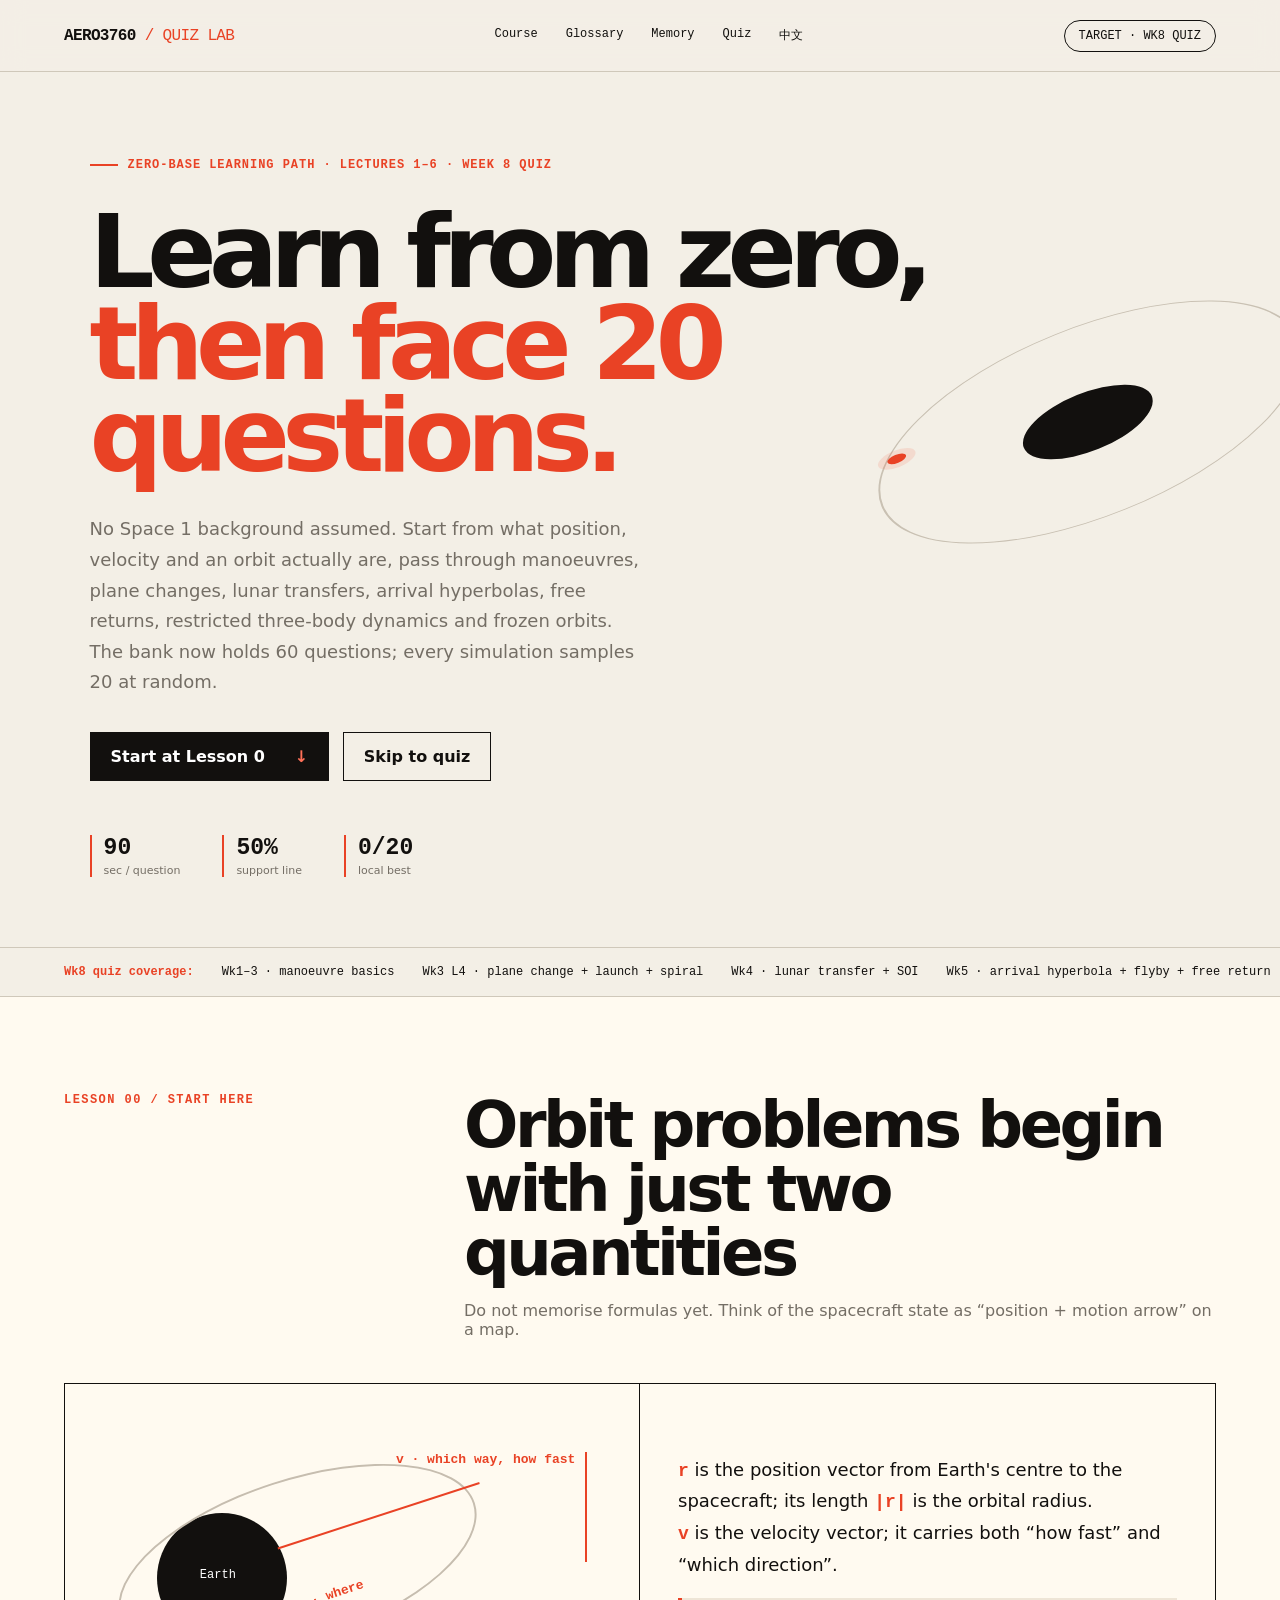
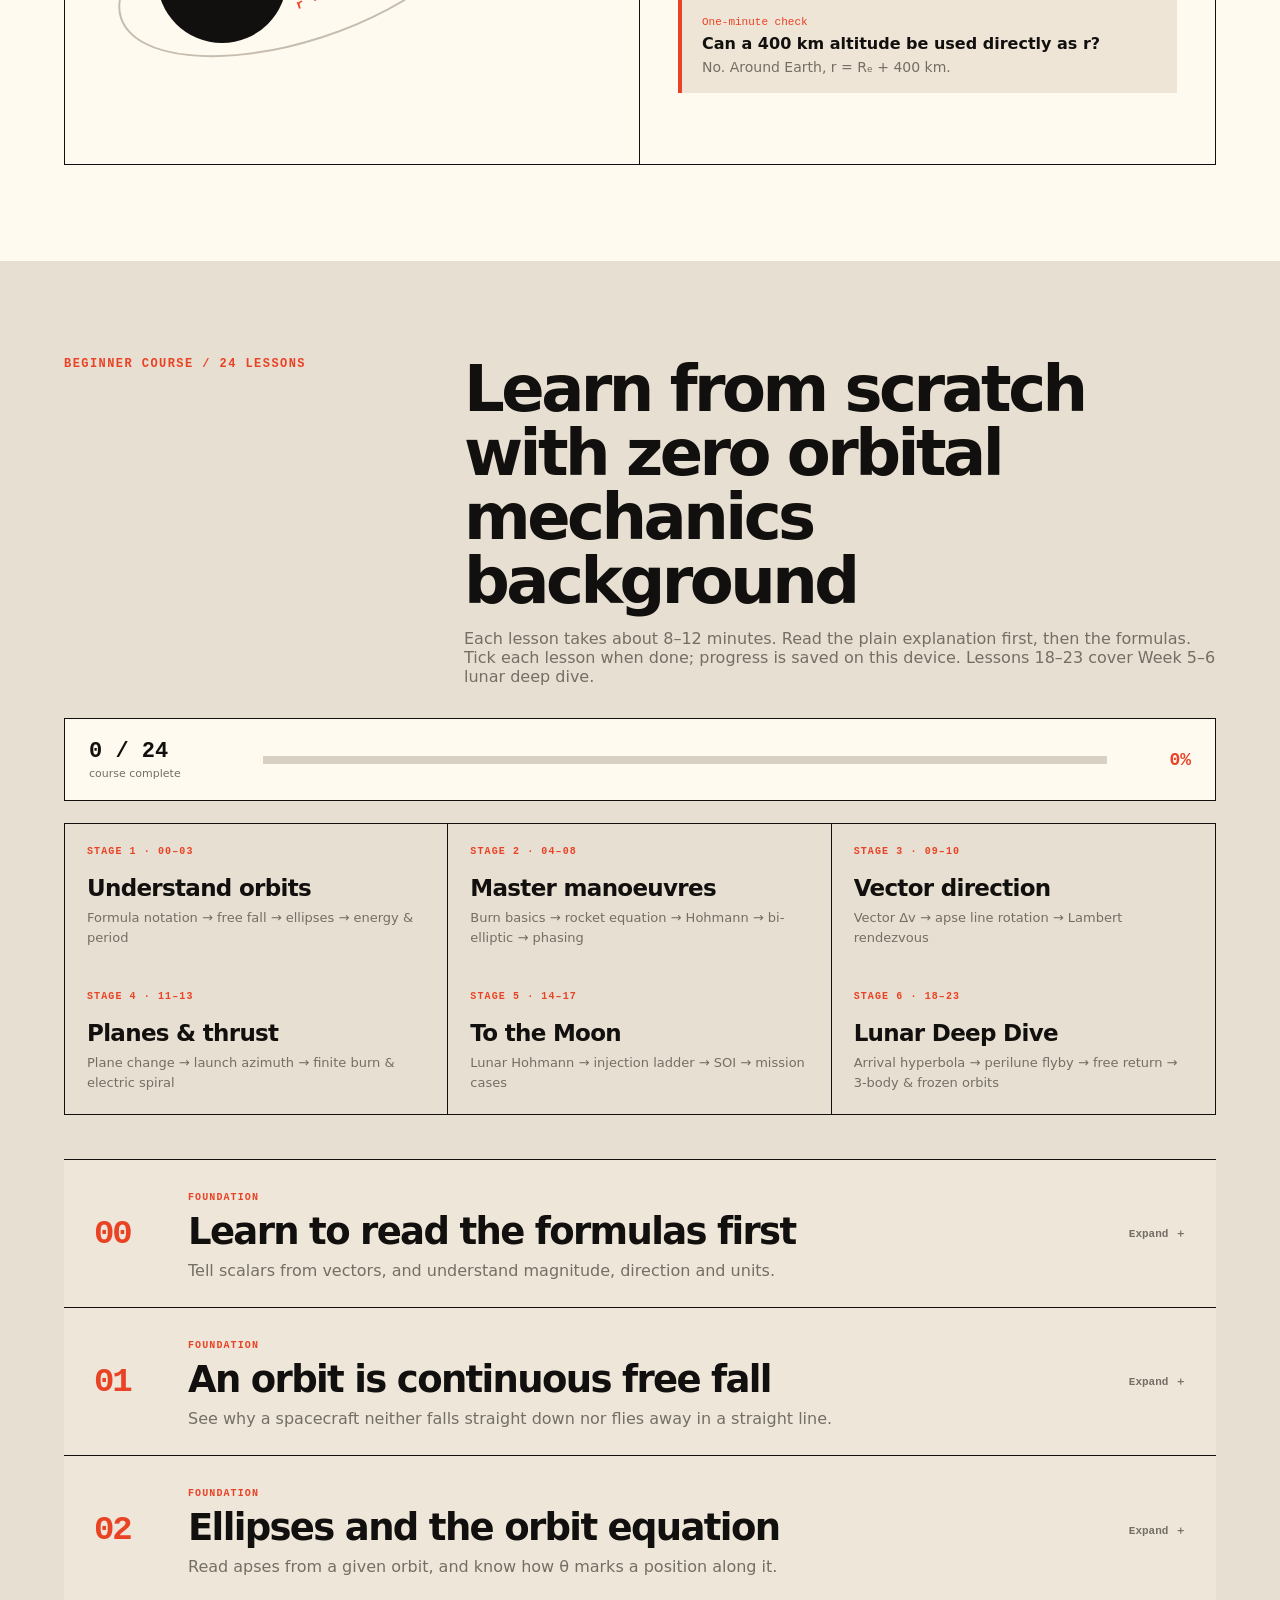
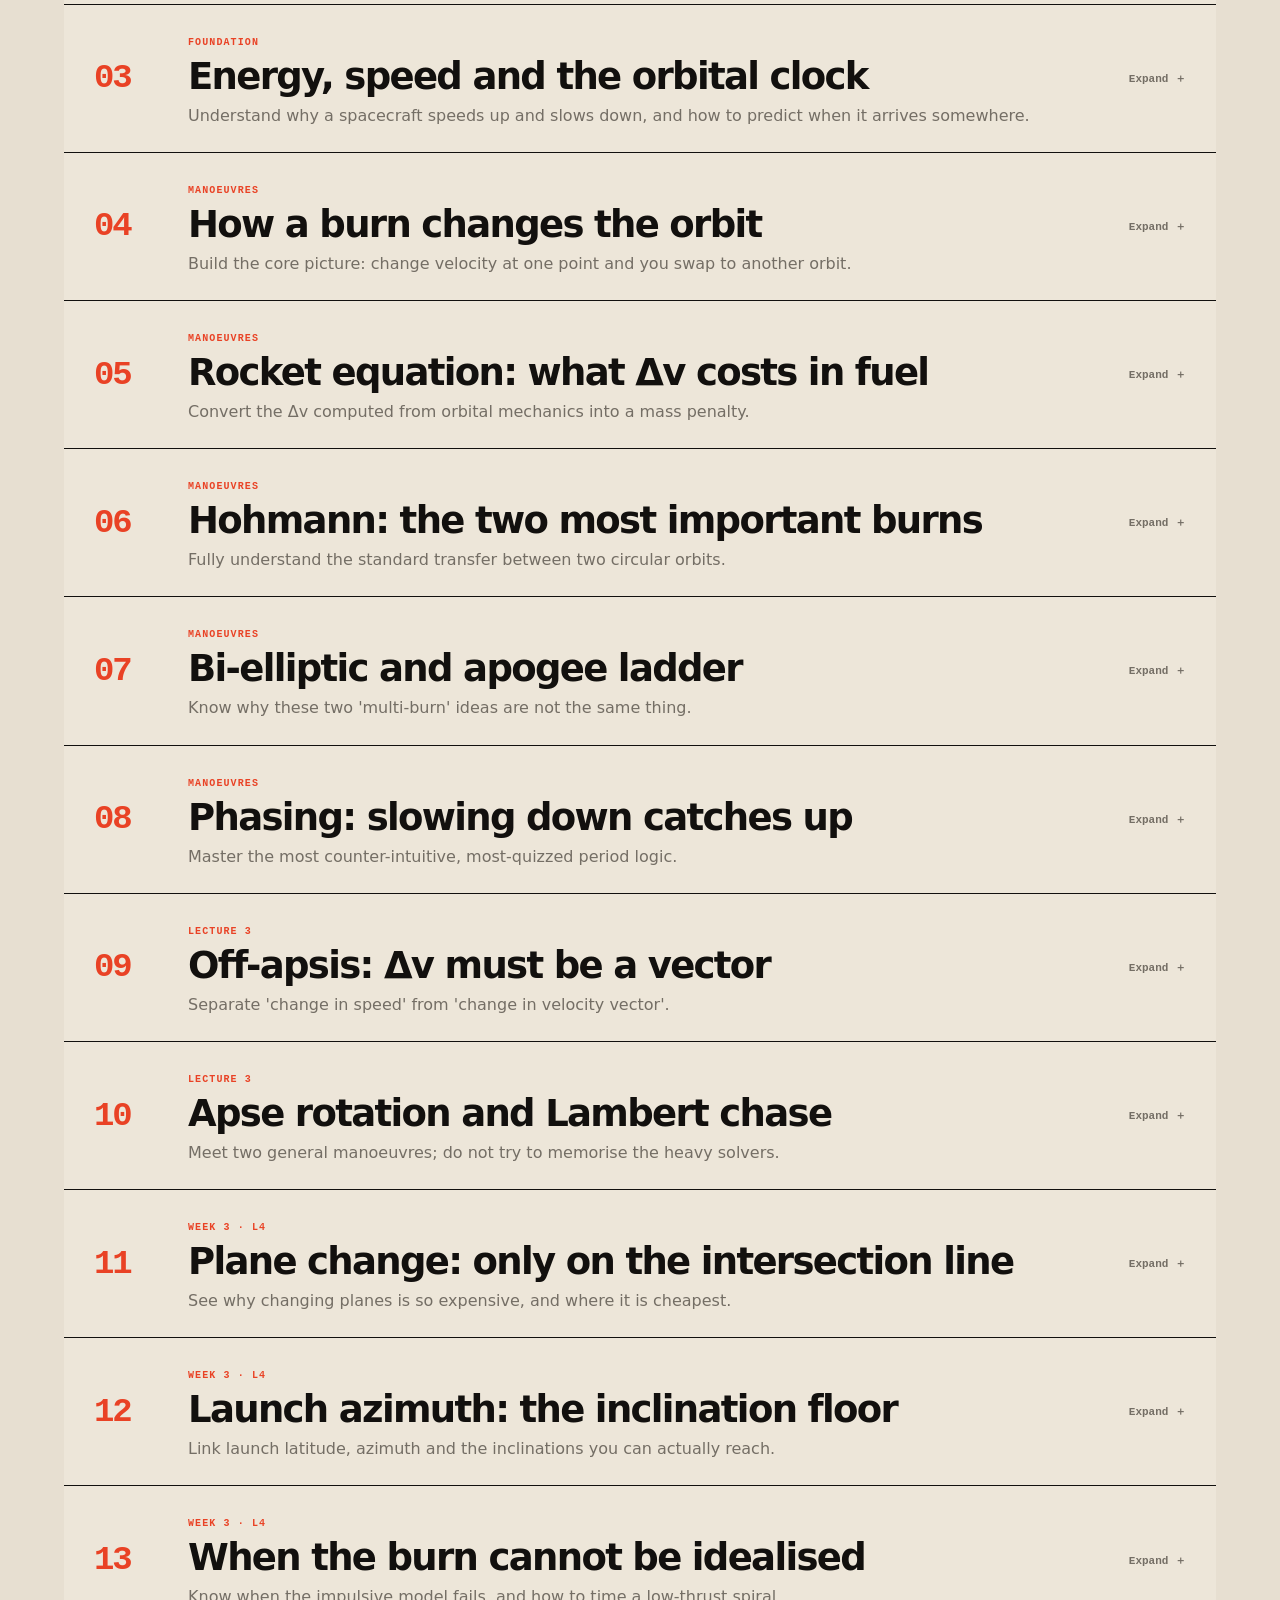
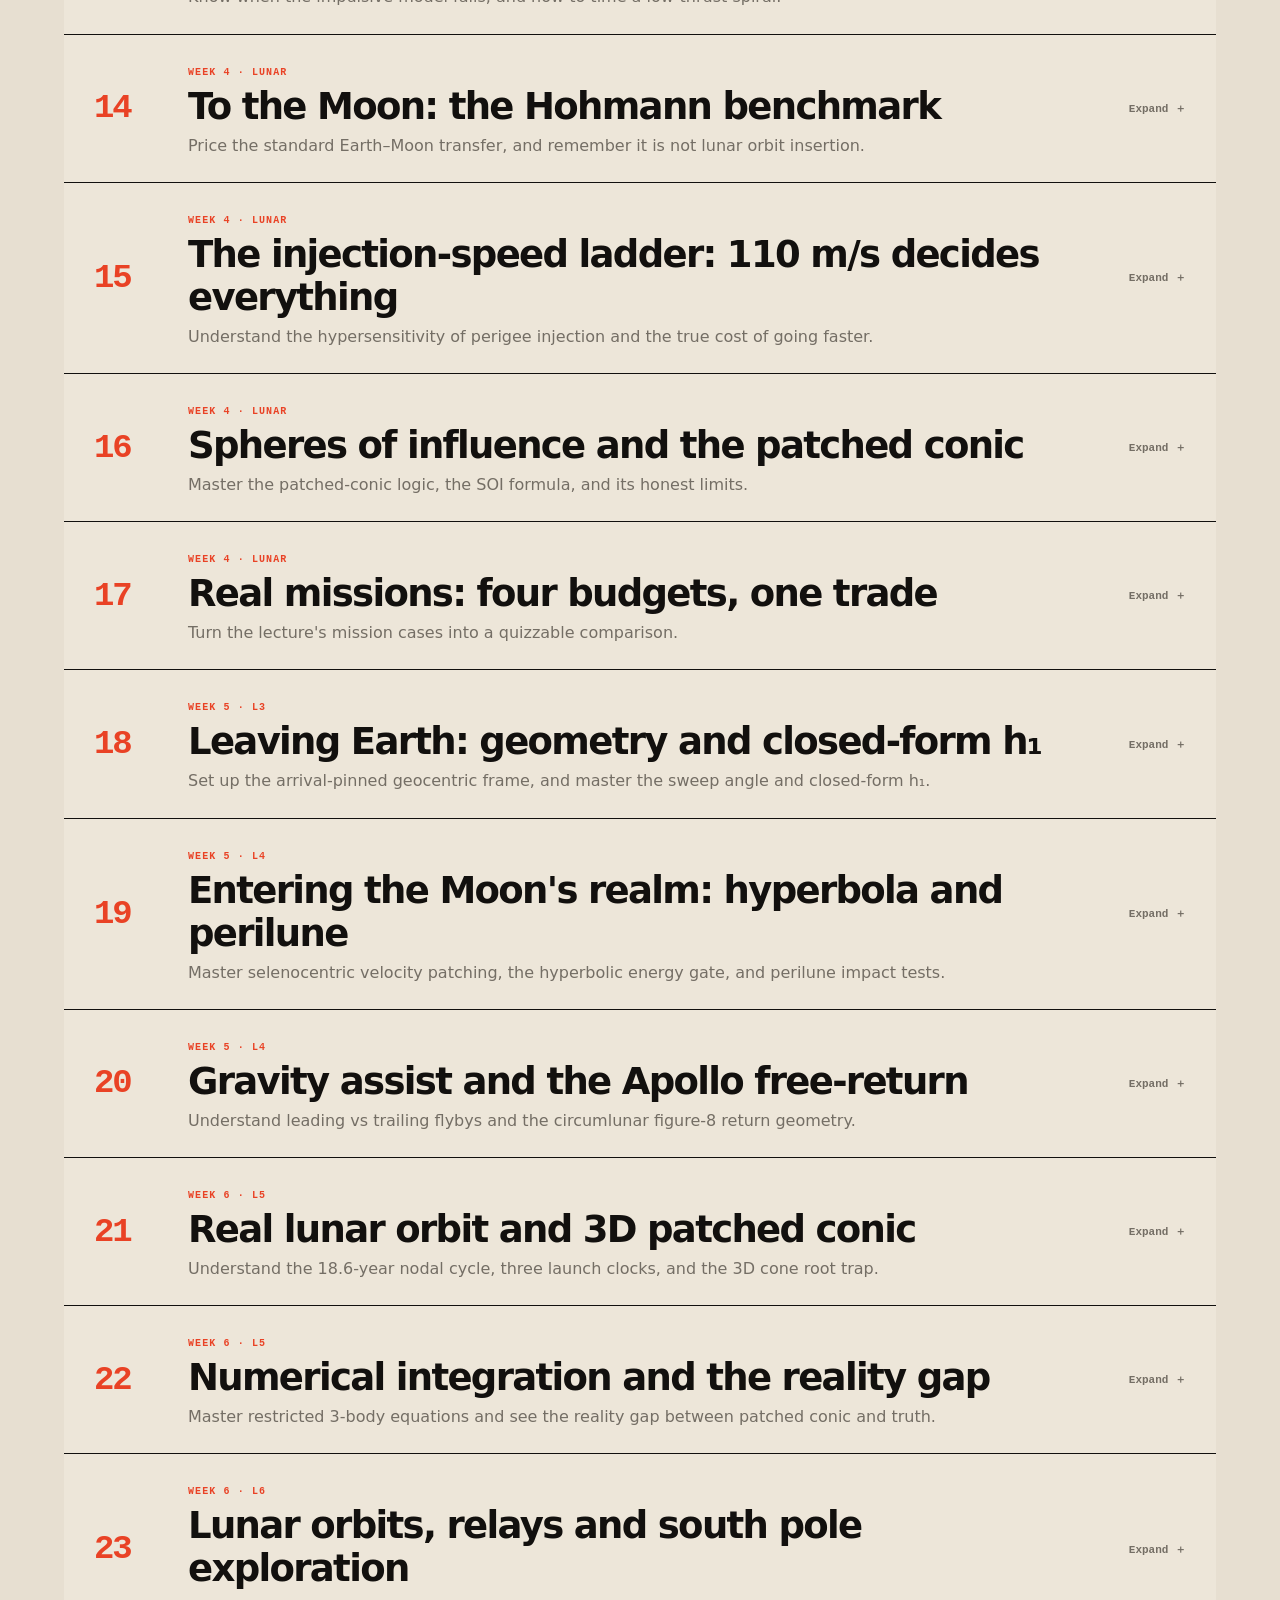
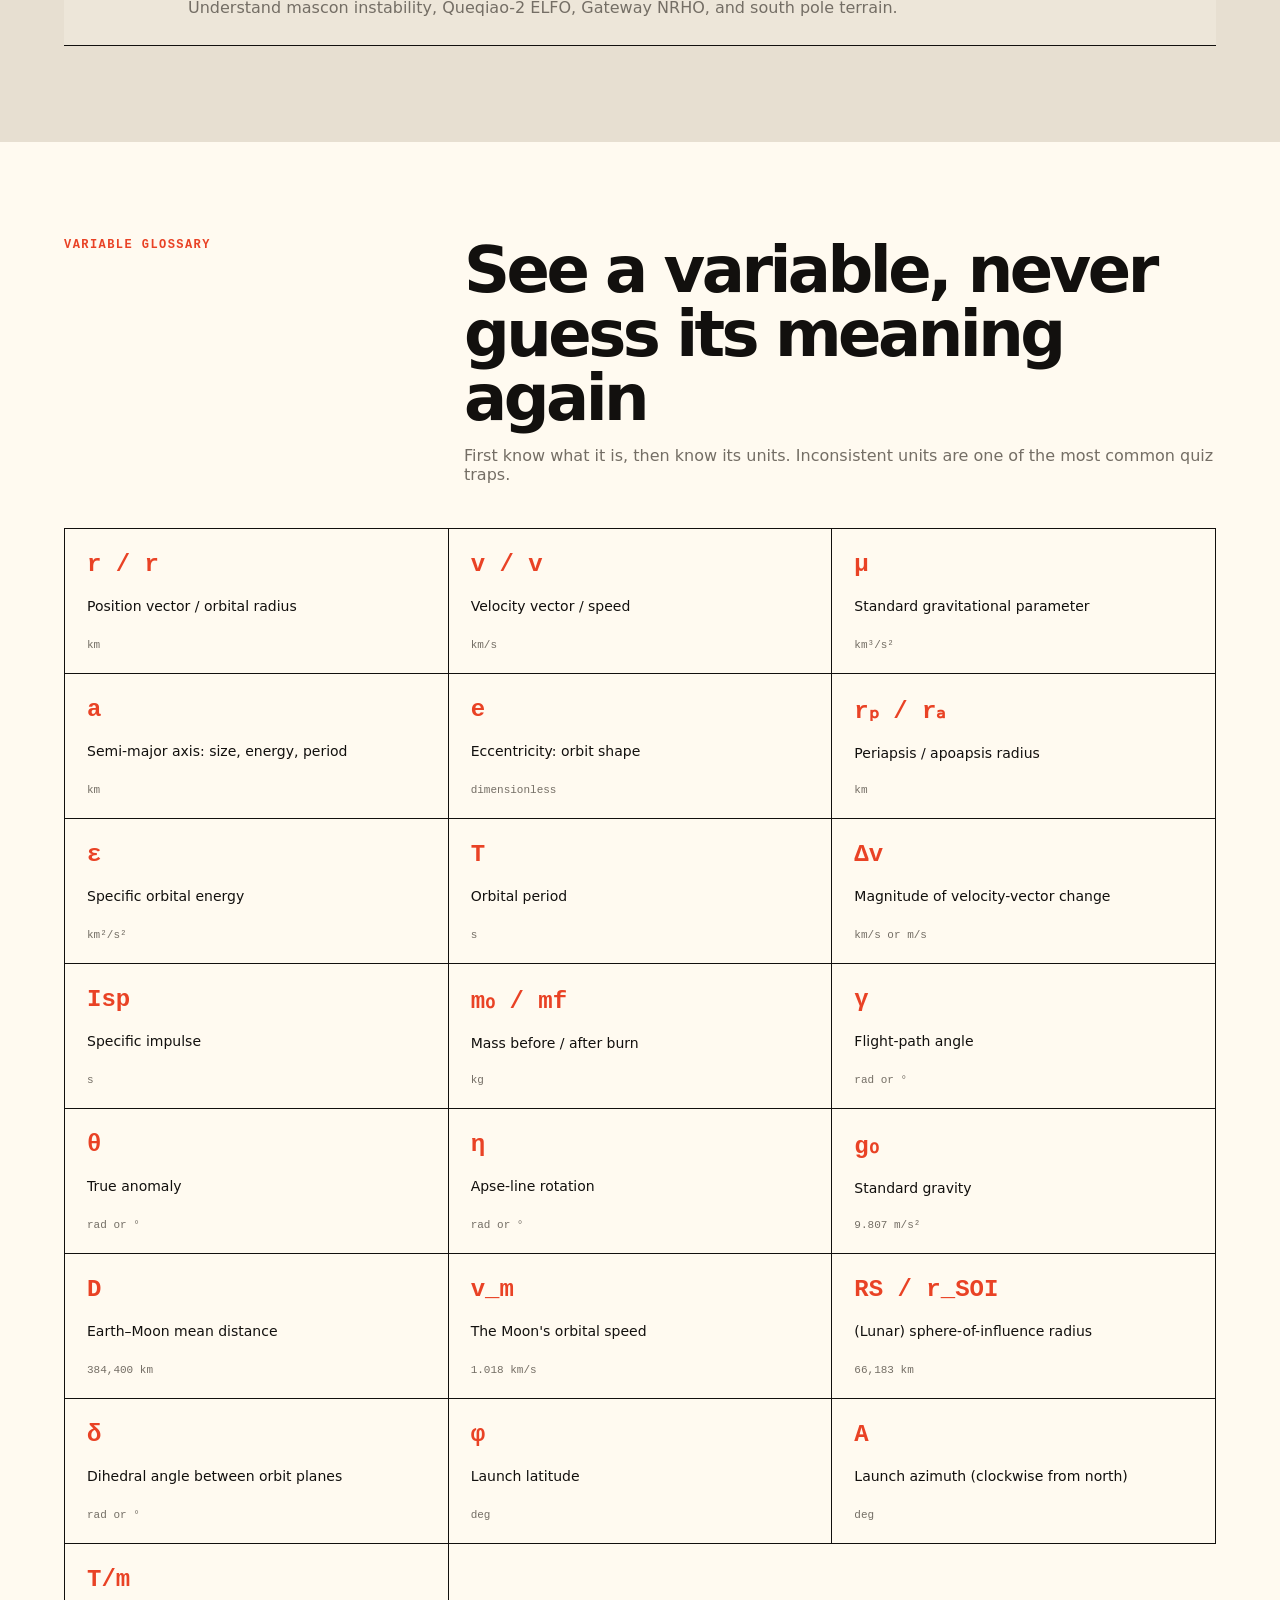
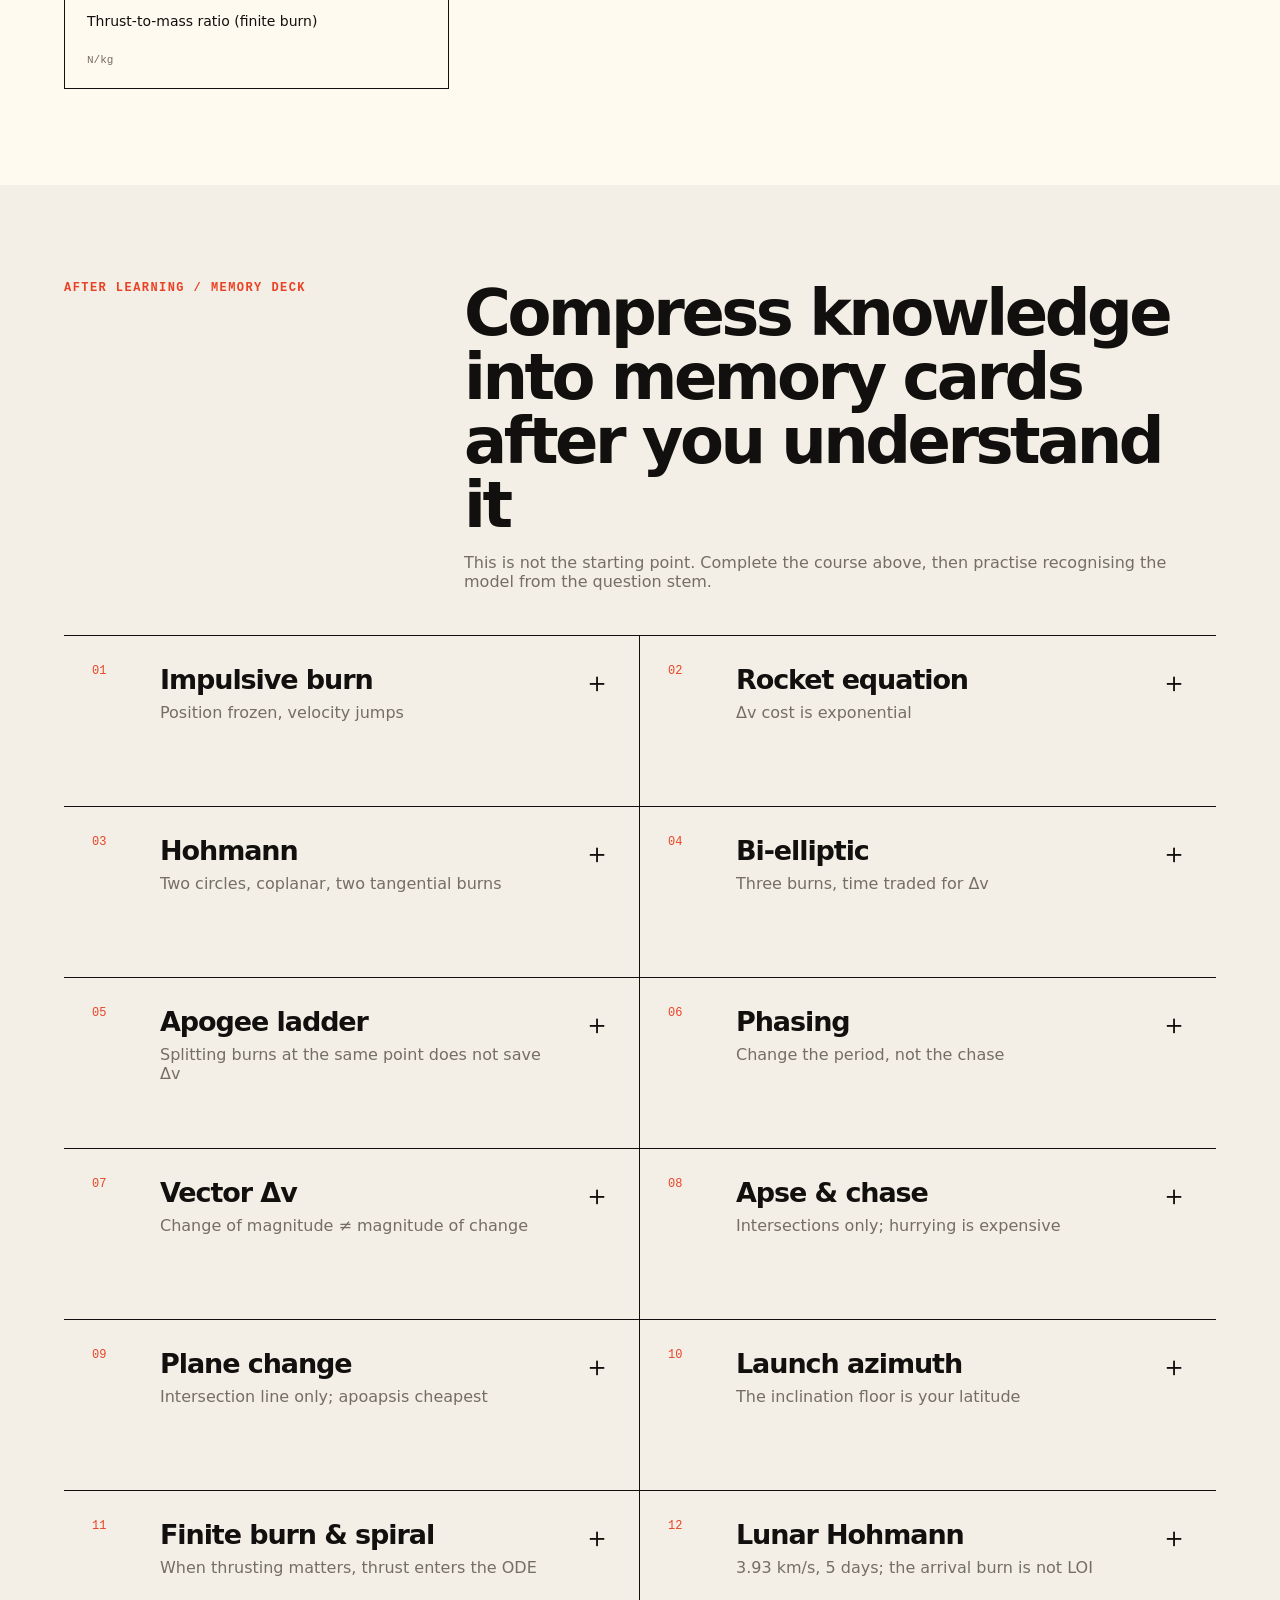
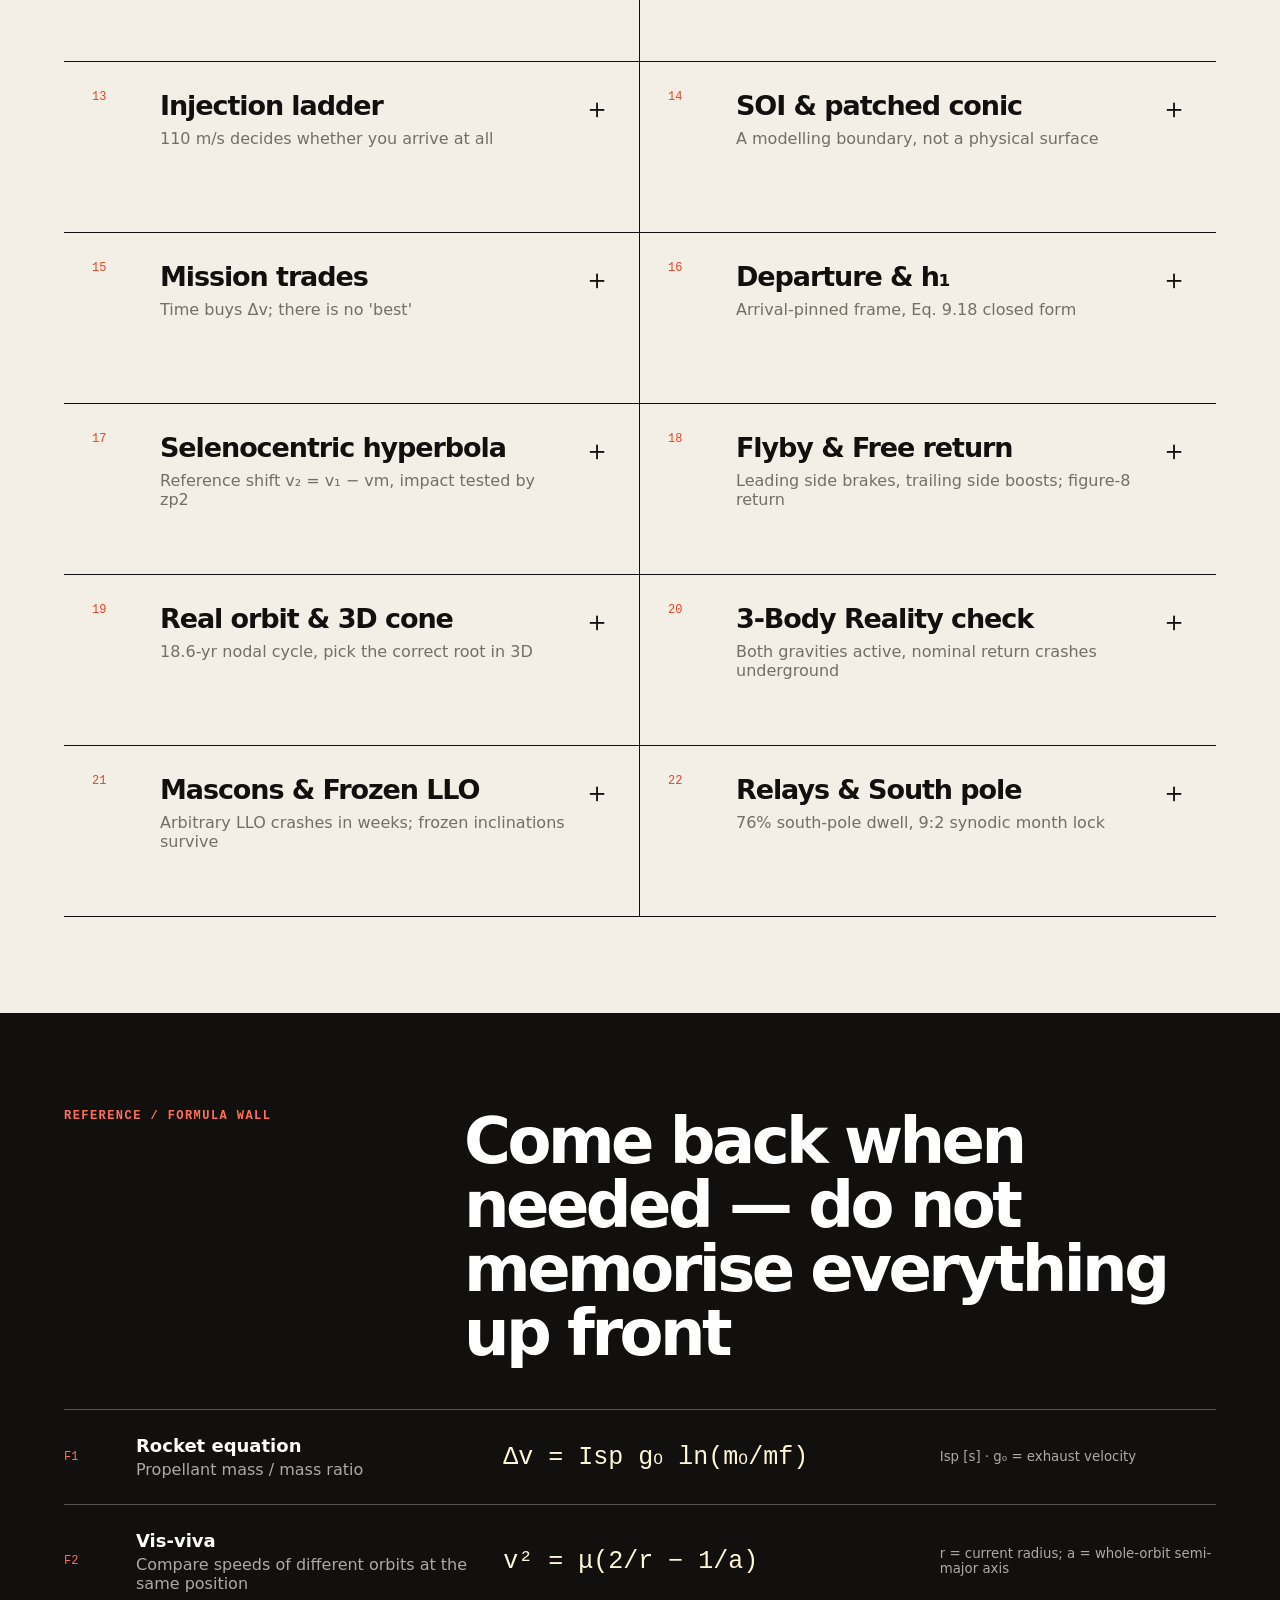
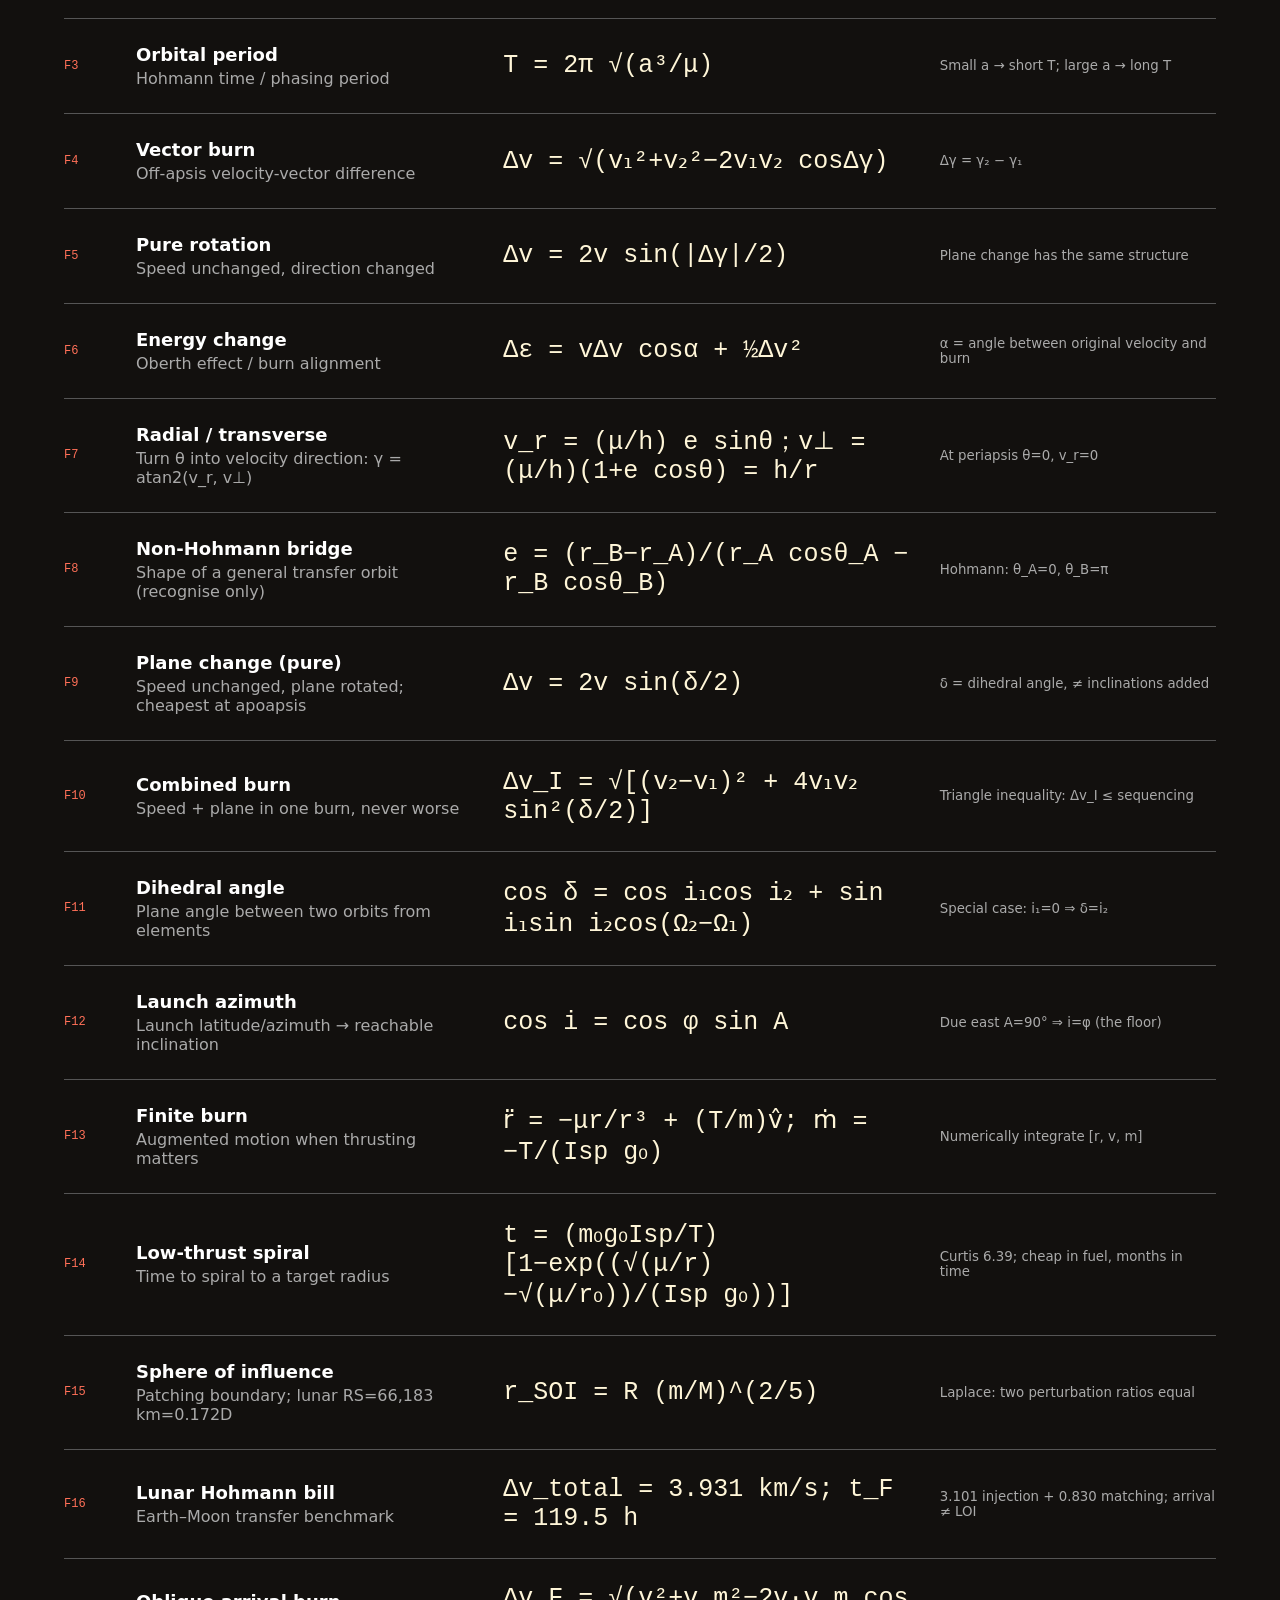
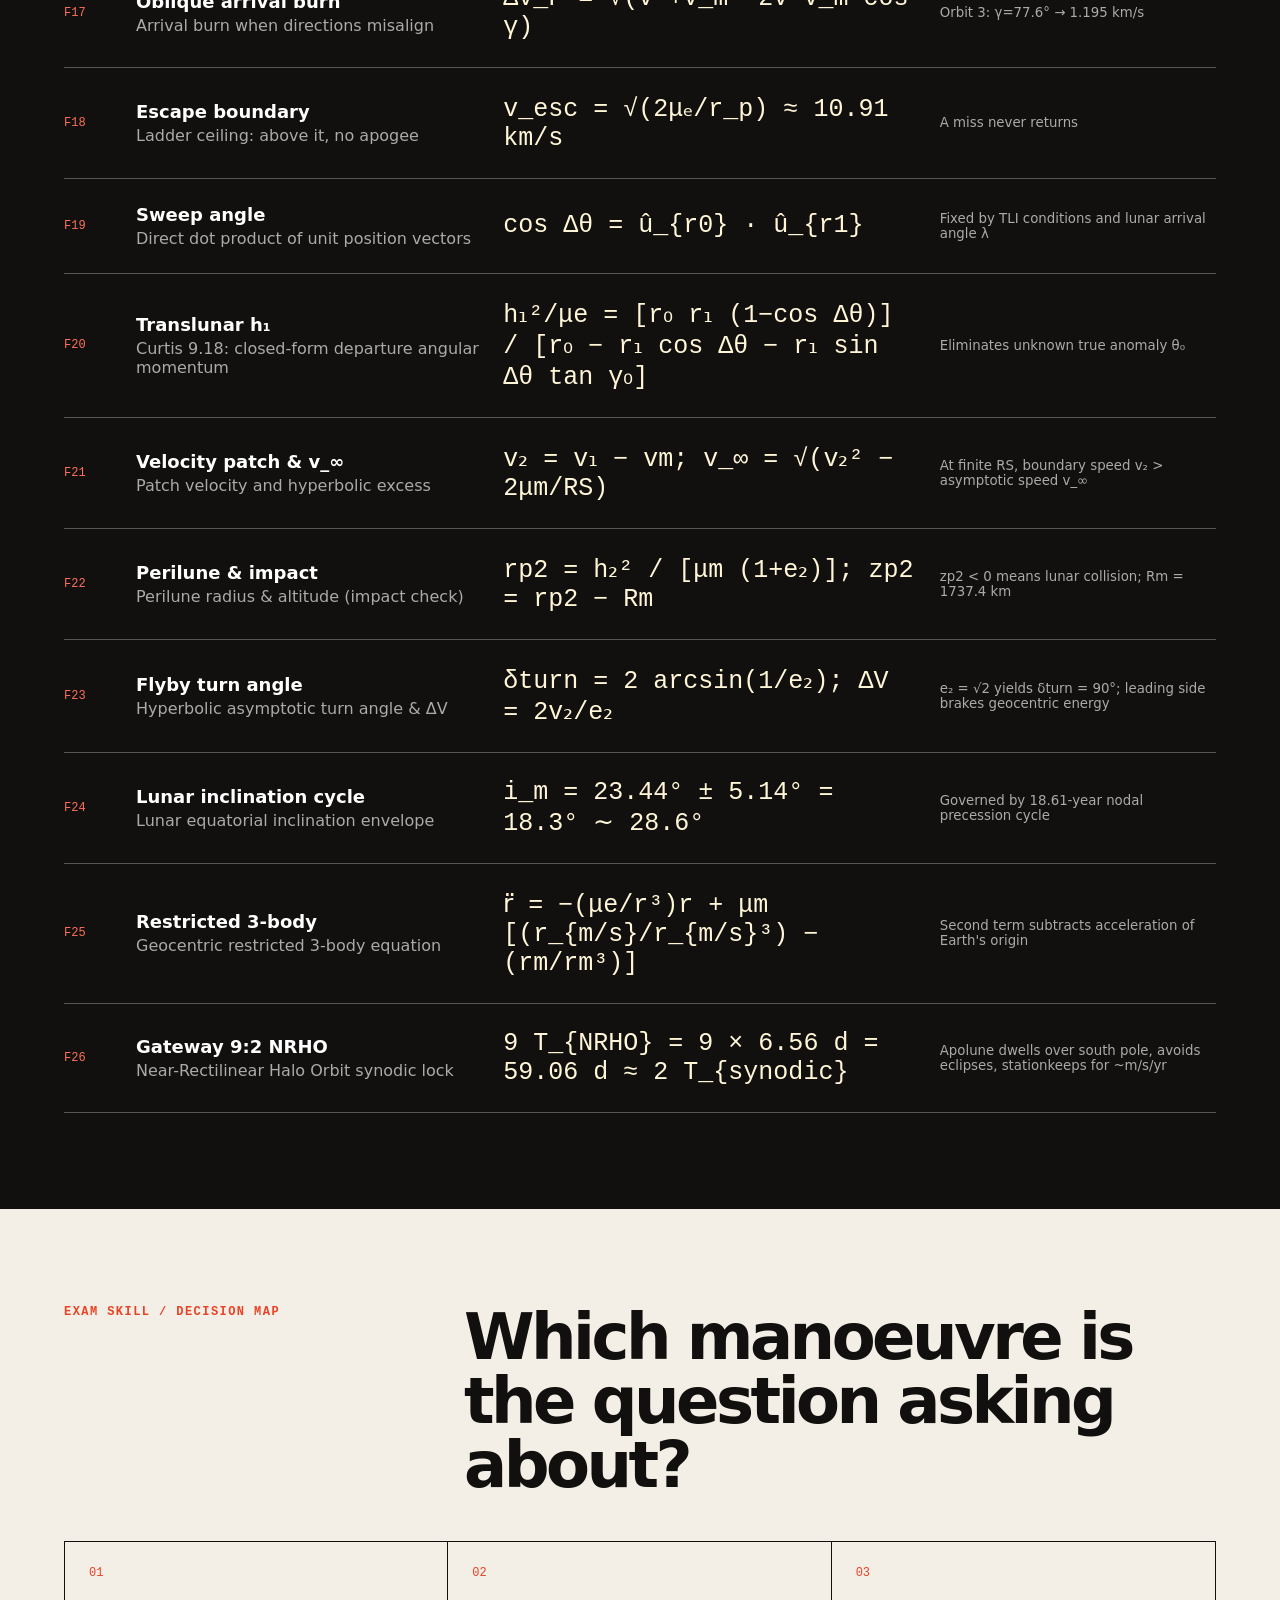
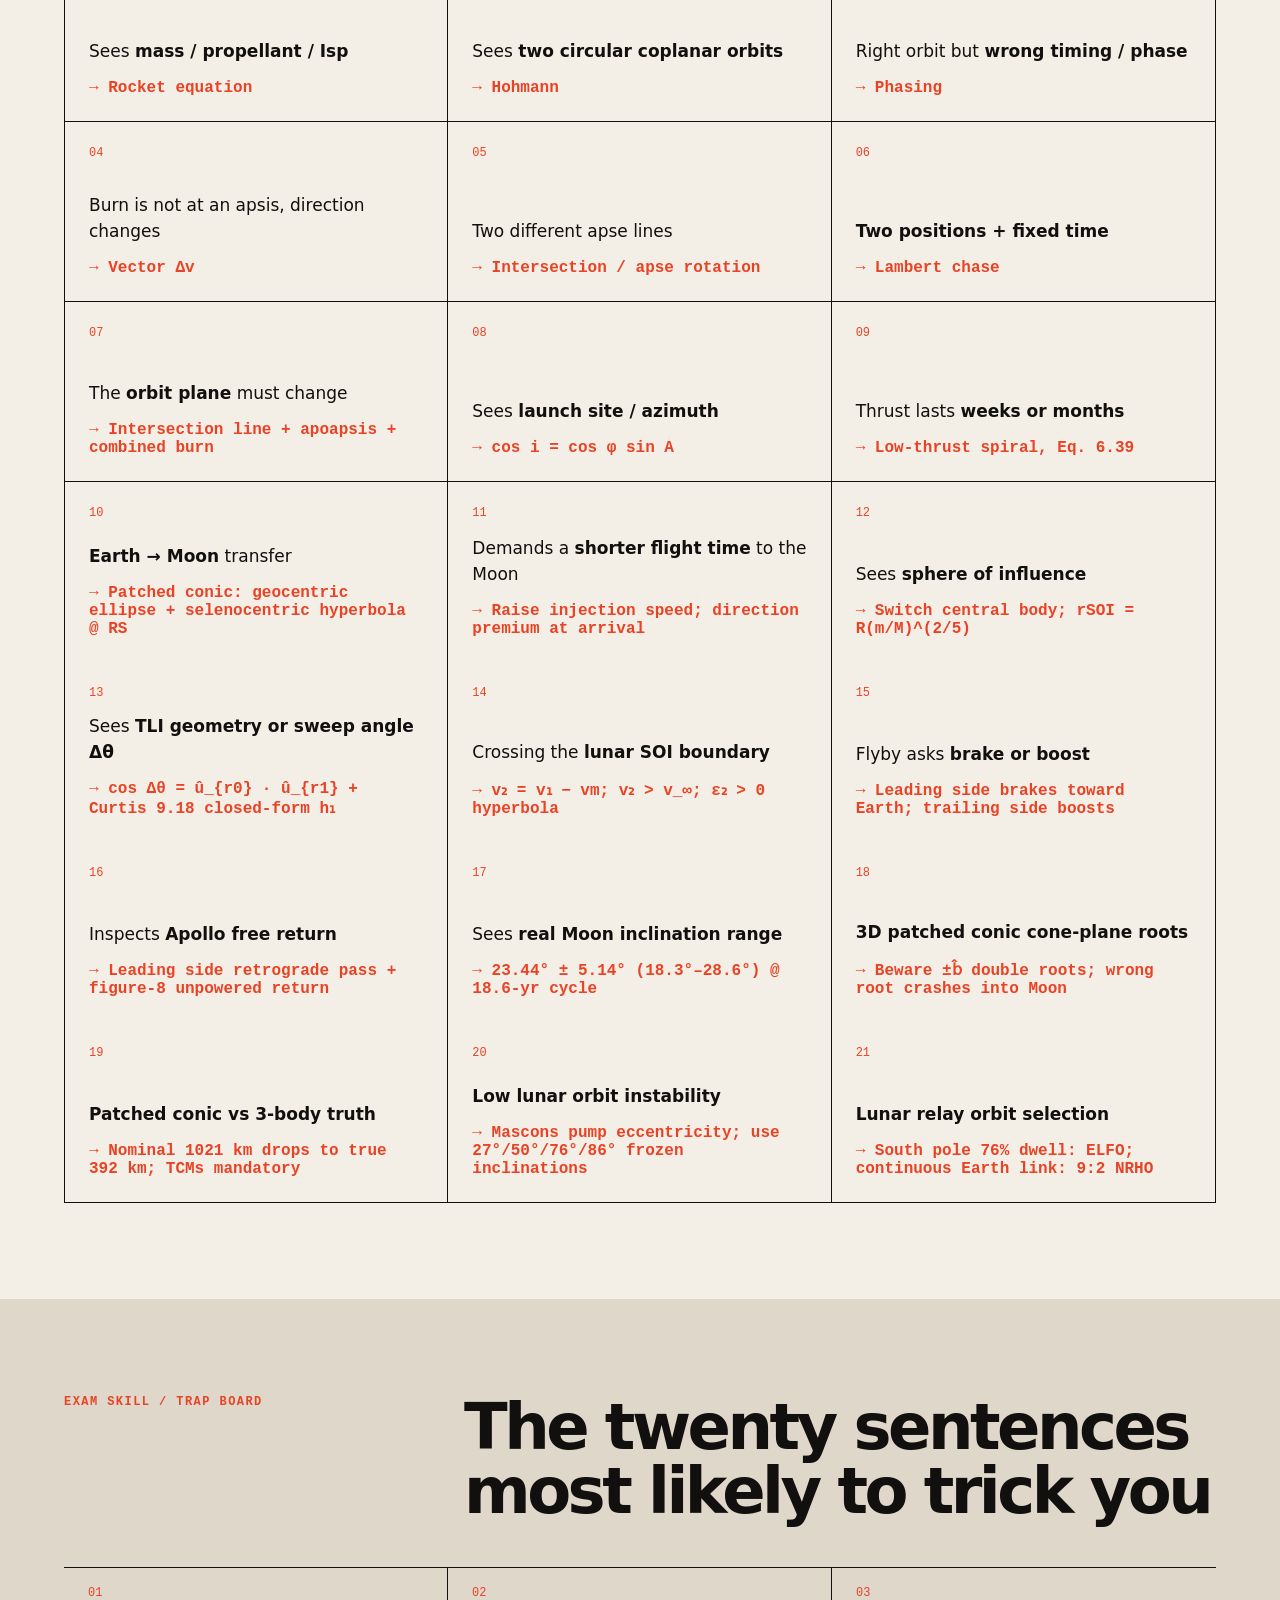
==== commit 193b0226: "Update review site to Week 6: arrival hyperbola, flybys, free-return, 3-body RK4 & frozen orbits (60" ====
--- a/docs/en.html
+++ b/docs/en.html
@@ -1,4 +1,4 @@
-﻿<!doctype html><html lang="en"><head><meta charset="utf-8"><meta name="viewport" content="width=device-width, initial-scale=1"><title>AERO3760 Quiz Lab · From Zero to the Week 8 Quiz</title><meta name="description" content="AERO3760 Space Engineering 2 Lectures 1–6: manoeuvres, plane changes, lunar transfers and spheres of influence. 40-question practice targeting the Week 8 quiz."><style>*,*::before,*::after{box-sizing:border-box}html,body,h1,h2,h3,h4,p,ol,ul,li,figure{margin:0;padding:0}ol,ul{list-style:none}button{background:none;border:none;padding:0}
+﻿<!doctype html><html lang="en"><head><meta charset="utf-8"><meta name="viewport" content="width=device-width, initial-scale=1"><title>AERO3760 Quiz Lab · From Zero to the Week 8 Quiz</title><meta name="description" content="AERO3760 Space Engineering 2 Lectures 1–6: manoeuvres, plane changes, lunar transfers, restricted 3-body problem and frozen lunar orbits. 60-question practice targeting the Week 8 quiz."><style>*,*::before,*::after{box-sizing:border-box}html,body,h1,h2,h3,h4,p,ol,ul,li,figure{margin:0;padding:0}ol,ul{list-style:none}button{background:none;border:none;padding:0}
 :root{--font-geist-sans:ui-sans-serif,system-ui,-apple-system,"Segoe UI",sans-serif;--font-geist-mono:ui-monospace,SFMono-Regular,Menlo,Consolas,monospace}:root{--ink:#12100e;--paper:#f3efe6;--red:#e94225;--muted:#746e65;--line:#cfc8ba;--green:#1e7047;--cream:#fffaf0}*{box-sizing:border-box}html{scroll-behavior:smooth}body{margin:0;background:var(--paper);color:var(--ink);font-family:var(--font-geist-sans),"Microsoft YaHei",sans-serif}a{color:inherit;text-decoration:none}button{font:inherit;color:inherit}.topbar{height:72px;display:flex;align-items:center;justify-content:space-between;padding:0 5vw;border-bottom:1px solid var(--line);font-family:var(--font-geist-mono),monospace;position:sticky;top:0;background:rgba(243,239,230,.94);backdrop-filter:blur(12px);z-index:20}.brand{font-weight:800;letter-spacing:-.04em}.brand span{color:var(--red);font-weight:500}.topbar nav{display:flex;gap:28px;font-size:12px}.topbar nav a:hover{color:var(--red)}.exam-chip{border:1px solid var(--ink);border-radius:99px;padding:8px 14px;font-size:12px}.hero{min-height:680px;position:relative;overflow:hidden;padding:86px 7vw 70px;border-bottom:1px solid var(--line)}.eyebrow{color:var(--red);font-family:var(--font-geist-mono),monospace;font-size:12px;font-weight:700;letter-spacing:.08em;display:flex;gap:10px;align-items:center}.eyebrow span{width:28px;height:2px;background:var(--red)}h1{font-size:clamp(58px,8vw,122px);line-height:.9;letter-spacing:-.075em;margin:34px 0 32px;max-width:1000px}h1 em{color:var(--red);font-style:normal}.hero-copy{max-width:560px;color:var(--muted);font-size:18px;line-height:1.7}.hero-actions{display:flex;gap:14px;margin-top:34px}.primary,.secondary,.solid,.ghost{padding:14px 20px;border:1px solid var(--ink);font-weight:700;cursor:pointer;background:transparent}.primary,.solid{background:var(--ink);color:white}.primary span{margin-left:24px;color:#ff7058}.primary:hover,.solid:hover{background:var(--red);border-color:var(--red)}.secondary:hover,.ghost:hover{background:#e6dfd2}.hero-stats{display:flex;gap:42px;margin-top:54px}.hero-stats div{display:flex;flex-direction:column;border-left:2px solid var(--red);padding-left:12px}.hero-stats b{font:800 23px var(--font-geist-mono),monospace}.hero-stats span{font-size:11px;color:var(--muted);margin-top:3px}.orbit-mark{position:absolute;width:450px;height:450px;border:2px solid #c9c1b3;border-radius:50%;right:-35px;top:125px;transform:rotate(-22deg) scaleY(.42)}.orbit-mark i{position:absolute;width:20px;height:20px;border-radius:50%;background:var(--red);left:20px;top:122px;box-shadow:0 0 0 10px rgba(233,66,37,.12)}.orbit-mark b{position:absolute;width:138px;height:138px;border-radius:50%;background:var(--ink);left:152px;top:152px}.scope-strip{display:flex;gap:28px;align-items:center;padding:17px 5vw;border-bottom:1px solid var(--line);font:12px var(--font-geist-mono),monospace;overflow:auto;white-space:nowrap}.scope-strip strong{color:var(--red)}.scope-strip small{margin-left:auto;color:var(--muted)}.section{padding:96px 5vw}.section-heading{display:grid;grid-template-columns:1fr 2fr;column-gap:24px;margin-bottom:44px}.section-heading>p,.quiz-launch>p,.result>p{color:var(--red);font:700 12px var(--font-geist-mono),monospace;letter-spacing:.12em}.section-heading h2,.quiz-launch h2{font-size:clamp(36px,5vw,68px);line-height:1;letter-spacing:-.055em;margin:0}.section-heading>span{grid-column:2;color:var(--muted);margin-top:16px}.memory-grid{display:grid;grid-template-columns:1fr 1fr;border-top:1px solid var(--ink)}.memory-card{border-bottom:1px solid var(--ink)}.memory-card:nth-child(odd){border-right:1px solid var(--ink)}.memory-card summary{list-style:none;min-height:170px;padding:28px;display:grid;grid-template-columns:50px 1fr auto;gap:18px;cursor:pointer}.memory-card summary::-webkit-details-marker{display:none}.memory-card summary>span{font:12px var(--font-geist-mono),monospace;color:var(--red)}.memory-card h3{font-size:27px;letter-spacing:-.04em;margin:0 0 8px}.memory-card summary p{margin:0;color:var(--muted)}.memory-card summary>b{font-size:28px;font-weight:400;transition:.2s}.memory-card[open] summary>b{transform:rotate(45deg);color:var(--red)}.memory-card[open]{background:var(--cream)}.memory-body{padding:0 28px 30px 96px;line-height:1.65}.memory-body p{margin-top:0}.memory-body strong{display:block;color:var(--red);font-size:13px;border-left:2px solid var(--red);padding-left:12px}.formula{background:var(--ink);color:white}.section-heading.light>p{color:#ff7058}.formula-list{border-top:1px solid #555}.formula-row{display:grid;grid-template-columns:50px 1fr minmax(300px,1.2fr) minmax(200px,.8fr);gap:22px;align-items:center;padding:25px 0;border-bottom:1px solid #555}.formula-row>span{color:#ff7058;font:12px var(--font-geist-mono),monospace}.formula-row h3{margin:0 0 4px;font-size:18px}.formula-row p,.formula-row small{margin:0;color:#aaa}.formula-row code{font:500 clamp(17px,2vw,25px) var(--font-geist-mono),monospace;color:#fff6d8}.decision-grid{display:grid;grid-template-columns:repeat(3,1fr);border:1px solid var(--ink)}.decision-grid>div{min-height:180px;padding:24px;border-right:1px solid var(--ink);border-bottom:1px solid var(--ink);display:flex;flex-direction:column}.decision-grid>div:nth-child(3n){border-right:0}.decision-grid>div:nth-child(n+4){border-bottom:0}.decision-grid span{color:var(--red);font:12px var(--font-geist-mono),monospace}.decision-grid p{font-size:17px;line-height:1.55;margin:auto 0 14px}.decision-grid strong{color:var(--red);font-family:var(--font-geist-mono),monospace}.traps{background:#dfd8ca}.traps ol{counter-reset:trap;display:grid;grid-template-columns:repeat(3,1fr);padding:0;margin:0;border-top:1px solid var(--ink);list-style:none}.traps li{counter-increment:trap;min-height:160px;padding:48px 24px 24px;border-right:1px solid var(--ink);border-bottom:1px solid var(--ink);line-height:1.6;position:relative}.traps li:nth-child(3n){border-right:0}.traps li:before{content:"0" counter(trap);position:absolute;top:18px;left:24px;color:var(--red);font:12px var(--font-geist-mono),monospace}.quiz{background:var(--cream);min-height:650px}.quiz-launch{max-width:1000px;margin:auto;text-align:center}.quiz-launch h2{margin:12px 0 48px}.mode-grid{display:grid;grid-template-columns:repeat(3,1fr);gap:18px}.mode-grid button{text-align:left;border:1px solid var(--ink);background:transparent;min-height:200px;padding:28px;cursor:pointer;display:flex;flex-direction:column}.mode-grid button:hover{background:var(--ink);color:white;transform:translateY(-4px)}.mode-grid span{color:var(--red);font:12px var(--font-geist-mono),monospace}.mode-grid b{font-size:28px;margin:auto 0 8px}.mode-grid small{color:var(--muted)}.honor-note{color:var(--muted);font-size:13px;margin-top:26px}.quiz-shell,.result{max-width:980px;margin:auto}.quiz-head{display:flex;justify-content:space-between;align-items:flex-end}.quiz-head>div:first-child{display:flex;flex-direction:column}.quiz-head span{color:var(--red);font:12px var(--font-geist-mono),monospace}.quiz-head b{font:600 20px var(--font-geist-mono),monospace;margin-top:5px}.timer{font:800 30px var(--font-geist-mono),monospace}.timer.urgent{color:var(--red)}.progress{height:4px;background:#ddd3c4;margin:17px 0 50px}.progress i{display:block;height:100%;background:var(--red);transition:.25s}.question-tag{color:var(--red);font:700 11px var(--font-geist-mono),monospace;letter-spacing:.1em}.question-text{font-size:clamp(26px,4vw,45px);line-height:1.2;letter-spacing:-.045em;margin:15px 0 32px;max-width:850px}.options{display:grid;grid-template-columns:1fr 1fr;gap:10px}.options button{min-height:74px;text-align:left;border:1px solid #c6bdaf;background:white;padding:14px 18px;display:flex;align-items:center;gap:15px;cursor:pointer}.options button:hover,.options button.selected{border-color:var(--ink);box-shadow:inset 4px 0 var(--ink)}.options button.correct{border-color:var(--green);background:#e5f2e9;box-shadow:inset 4px 0 var(--green)}.options button.wrong{border-color:var(--red);background:#fde8e3;box-shadow:inset 4px 0 var(--red)}.options button>span{width:31px;height:31px;border:1px solid currentColor;border-radius:50%;display:grid;place-items:center;font:12px var(--font-geist-mono),monospace;flex:0 0 auto}.options p{margin:0}.options button>b{margin-left:auto;font-size:20px}.explanation{margin-top:14px;padding:18px 22px;border-left:4px solid}.explanation.good{background:#e5f2e9;border-color:var(--green)}.explanation.bad{background:#fde8e3;border-color:var(--red)}.explanation p{margin:7px 0}.explanation small{color:var(--red)}.quiz-controls{display:grid;grid-template-columns:1fr auto 1fr;align-items:center;margin-top:26px}.quiz-controls>span{text-align:center;color:var(--muted);font-size:12px}.quiz-controls .solid{justify-self:end}.quiz-controls .ghost{justify-self:start}.quiz-controls button:disabled{opacity:.35;cursor:not-allowed}.question-dots{display:flex;flex-wrap:wrap;gap:5px;border-top:1px solid var(--line);margin-top:30px;padding-top:20px}.question-dots button{width:34px;height:34px;border:1px solid var(--line);background:transparent;cursor:pointer;font:11px var(--font-geist-mono),monospace}.question-dots button.done{background:#ddd3c4}.question-dots button.active{border-color:var(--red);color:var(--red)}.score-line{display:grid;grid-template-columns:180px 1fr;align-items:center;gap:38px;margin:28px 0 50px}.score-ring{width:170px;height:170px;border:3px solid var(--red);border-radius:50%;display:flex;align-items:baseline;justify-content:center;padding-top:52px}.score-ring strong{font:800 58px var(--font-geist-mono),monospace}.score-ring span{font:14px var(--font-geist-mono),monospace}.score-line h2{font-size:clamp(30px,4vw,52px);letter-spacing:-.05em;margin:0 0 10px}.score-line p{color:var(--muted)}.review{border-top:1px solid var(--ink)}.review>h3{font-size:22px;margin:28px 0}.review article{display:grid;grid-template-columns:160px 1fr 1fr;gap:20px;padding:22px 0;border-top:1px solid var(--line)}.review article>span{color:var(--red);font:11px var(--font-geist-mono),monospace}.review h4{margin:0;font-size:17px}.review article p{margin:0;line-height:1.55}.review article small{grid-column:3;color:var(--muted)}.perfect{padding:30px;border:1px solid var(--green);background:#e5f2e9}.result-actions{display:flex;gap:10px;margin-top:34px;flex-wrap:wrap}footer{background:var(--red);color:white;padding:28px 5vw;display:flex;justify-content:space-between;align-items:center}footer div{display:flex;gap:18px}footer span,footer p{font-size:12px;margin:0;opacity:.8}
 @media(max-width:850px){.topbar nav{display:none}.hero{min-height:650px;padding-top:68px}.orbit-mark{opacity:.2;right:-240px}.scope-strip small{display:none}.section-heading{grid-template-columns:1fr}.section-heading h2,.section-heading>span{grid-column:1}.section-heading>p{margin-bottom:16px}.formula-row{grid-template-columns:35px 1fr}.formula-row code,.formula-row small{grid-column:2}.decision-grid,.traps ol{grid-template-columns:1fr 1fr}.decision-grid>div:nth-child(3n),.traps li:nth-child(3n){border-right:1px solid var(--ink)}.decision-grid>div:nth-child(2n),.traps li:nth-child(2n){border-right:0}.decision-grid>div:nth-child(4){border-bottom:1px solid var(--ink)}.review article{grid-template-columns:120px 1fr}.review article p,.review article small{grid-column:2}}
 @media(max-width:580px){.topbar{padding:0 20px}.brand span{display:none}.exam-chip{font-size:10px}.hero{padding:54px 24px;min-height:620px}.hero-actions{flex-direction:column;align-items:flex-start}.hero-stats{gap:20px}.hero-stats b{font-size:18px}.scope-strip{padding-left:24px}.section{padding:72px 24px}.memory-grid,.mode-grid,.options,.decision-grid,.traps ol{grid-template-columns:1fr}.memory-card:nth-child(odd){border-right:0}.formula-row{grid-template-columns:28px 1fr}.formula-row code{font-size:15px}.decision-grid>div,.decision-grid>div:nth-child(3n),.traps li,.traps li:nth-child(3n){border-right:0;border-bottom:1px solid var(--ink)}.decision-grid>div:last-child{border-bottom:0}.quiz-controls{grid-template-columns:1fr 1fr}.quiz-controls>span{display:none}.score-line{grid-template-columns:1fr}.score-ring{width:130px;height:130px;padding-top:40px}.score-ring strong{font-size:42px}.review article{grid-template-columns:1fr}.review article p,.review article small{grid-column:1}footer{align-items:flex-start;gap:20px;flex-direction:column}}
@@ -10,4 +10,4 @@
 @media(max-width:850px){.roadmap{grid-template-columns:1fr}.roadmap article{min-height:115px;border-right:0;border-bottom:1px solid var(--ink)}.roadmap article:last-child{border-bottom:0}.lesson-content{padding-left:30px}.glossary-grid{grid-template-columns:1fr 1fr}}
 @media(max-width:580px){.learning-progress{grid-template-columns:1fr auto;gap:13px}.learning-progress-track{grid-column:1/-1;grid-row:2}.learning-progress>b{grid-column:2;grid-row:1}.lesson-module>summary{grid-template-columns:48px 1fr;padding:22px 14px;gap:12px}.lesson-number{font-size:25px}.lesson-status{grid-column:2;text-align:left;margin-top:7px}.lesson-content{grid-template-columns:1fr;padding:0 14px 28px 62px}.lesson-content>*{grid-column:1!important}.lesson-terms>div{grid-template-columns:1fr}.checkpoint p{padding:17px 22px}.glossary-grid{grid-template-columns:1fr}.glossary-grid article{min-height:120px}}
 
-.lesson-content .lesson-formulas{background:var(--ink)!important;color:white}.decision-grid>div:nth-child(n+4){border-bottom:1px solid var(--ink)}.decision-grid>div:nth-child(n+10){border-bottom:0}.roadmap article:nth-child(3n){border-right:0}@media(max-width:850px){.decision-grid>div:nth-child(n+11){border-bottom:0}.decision-grid>div:nth-child(2n+11){border-right:1px solid var(--ink)}}</style></head><body><main><header class="topbar"><a class="brand" href="#top">AERO3760 <span>/ QUIZ LAB</span></a><nav aria-label="Page navigation"><a href="#learn">Course</a><a href="#glossary">Glossary</a><a href="#memory">Memory</a><a href="#quiz">Quiz</a><a href="index.html">中文</a></nav><div class="exam-chip">TARGET · WK8 QUIZ</div></header><section class="hero" id="top"><div class="eyebrow"><span></span> ZERO-BASE LEARNING PATH · LECTURES 1–6 · WEEK 8 QUIZ</div><h1>Learn from zero,<br/><em>then face 20 questions.</em></h1><p class="hero-copy">No Space 1 background assumed. Start from what position, velocity and an orbit actually are, pass through manoeuvres and plane changes, and finish at Earth–Moon transfers and spheres of influence. The bank now holds 40 questions; every simulation samples 20 at random.</p><div class="hero-actions"><a class="primary" href="#start-here">Start at Lesson 0 <span>↓</span></a><a class="secondary" href="#quiz">Skip to quiz</a></div><div class="hero-stats"><div><b>90</b><span>sec / question</span></div><div><b>50%</b><span>support line</span></div><div><b>0<!-- -->/20</b><span>local best</span></div></div><div class="orbit-mark" aria-hidden="true"><i></i><b></b></div></section><section class="scope-strip"><strong>Wk8 quiz coverage:</strong><span>Wk1–3 · manoeuvre basics</span><span>Wk3 L4 · plane change + launch + spiral</span><span>Wk4 · lunar transfer + SOI</span><small>More to come when Wk5+ decks drop: LOI · powered descent · terramechanics</small></section><section class="start-here-preview section" id="start-here"><div class="section-heading"><p>LESSON 00 / START HERE</p><h2>Orbit problems begin with just two quantities</h2><span>Do not memorise formulas yet. Think of the spacecraft state as “position + motion arrow” on a map.</span></div><div class="first-lesson-grid"><div class="state-visual" aria-label="Position and velocity vectors"><i></i><b>Earth</b><span class="r-arrow">r · where</span><span class="v-arrow">v · which way, how fast</span></div><div class="first-lesson-copy"><p><strong>r</strong> is the position vector from Earth&#x27;s centre to the spacecraft; its length <strong>|r|</strong> is the orbital radius.</p><p><strong>v</strong> is the velocity vector; it carries both “how fast” and “which direction”.</p><div class="beginner-check"><small>One-minute check</small><b>Can a 400 km altitude be used directly as r?</b><span>No. Around Earth, r = Rₑ + 400 km.</span></div></div></div></section><section class="course section" id="learn"><div class="section-heading course-heading"><p>BEGINNER COURSE / 18 LESSONS</p><h2>Learn in order — no orbital mechanics background needed</h2><span>Each lesson takes about 8–12 minutes. Read the plain explanation first, then the formulas. Tick each lesson when done; progress is saved on this device. Lessons 11–13 cover Week 3 Lecture 4; lessons 14–17 cover Week 4 lunar trajectories.</span></div><div class="learning-progress" aria-label="0 of 18 lessons completed"><div><strong>0<!-- --> / <!-- -->18</strong><span>course complete</span></div><div class="learning-progress-track"><i style="width:0%"></i></div><b>0<!-- -->%</b></div><div class="roadmap" aria-label="Learning path"><article><span>STAGE 1 · 00–03</span><b>Understand orbits</b><p>Formula language → free fall → ellipse → energy &amp; period</p></article><article><span>STAGE 2 · 04–08</span><b>Understand manoeuvres</b><p>Burns → fuel → Hohmann → alternatives → phasing</p></article><article><span>STAGE 3 · 09–10</span><b>Handle directions</b><p>Vector Δv → apse rotation → Lambert chase</p></article><article><span>STAGE 4 · 11–13</span><b>Planes &amp; thrust</b><p>Plane change → launch azimuth → finite burn &amp; electric spiral</p></article><article><span>STAGE 5 · 14–17</span><b>To the Moon</b><p>Lunar Hohmann → injection ladder → SOI → mission cases</p></article></div><div class="lesson-stack"><details class="lesson-module "><summary><span class="lesson-number">00</span><div><small>FOUNDATION</small><h3>Learn to read the formulas first</h3><p>Tell scalars from vectors, and understand magnitude, direction and units.</p></div><b class="lesson-status">Expand ＋</b></summary><div class="lesson-content"><div class="plain-language"><span>Plain language first</span><p>Plain letters r and v are numbers with size only; bold 𝐫 and 𝐯 carry both size and direction.</p><p>The length of a vector is written ‖𝐫‖. The length of position vector 𝐫 is the orbital radius r; the length of velocity vector 𝐯 is the speed v.</p><p>A dot above a letter means time derivative: 𝐫̇ = 𝐯; two dots mean acceleration: 𝐫̈.</p></div><div class="lesson-formulas"><span>Key formulas</span><article><code>r = ‖𝐫‖ = √(x²+y²+z²)</code><p>Turns the 3D position vector into a distance; x, y, z are its rectangular components.</p></article><article><code>v = ‖𝐯‖</code><p>Vector 𝐯 has size and direction; scalar v has size only.</p></article><article><code>r = Rₑ + altitude</code><p>Around Earth, radius is measured from the centre of the planet.</p></article></div><div class="lesson-terms"><span>Variables &amp; keywords</span><div><article><code>𝐫</code><p>Position vector: from the central body to the spacecraft</p></article><article><code>r</code><p>Magnitude of 𝐫, i.e. the orbital radius</p></article><article><code>𝐯</code><p>Velocity vector: how fast + which way</p></article><article><code>v</code><p>Magnitude of 𝐯, i.e. the speed</p></article><article><code>x, y, z</code><p>Components of the position vector</p></article></div></div><div class="worked-example"><span>Example</span><p>A 400 km LEO is not r = 400 km; it is r ≈ 6378 + 400 = 6778 km.</p></div><details class="checkpoint"><summary>Answer first: <!-- -->Two velocities have the same speed but different directions. Are the velocity vectors equal?</summary><p>No. Vectors must match in both magnitude and direction.</p></details><button class="lesson-complete ">Mark as learned</button></div></details><details class="lesson-module "><summary><span class="lesson-number">01</span><div><small>FOUNDATION</small><h3>An orbit is continuous free fall</h3><p>See why a spacecraft neither falls straight down nor flies away in a straight line.</p></div><b class="lesson-status">Expand ＋</b></summary><div class="lesson-content"><div class="plain-language"><span>Plain language first</span><p>Earth&#x27;s gravity always pulls the spacecraft toward the centre; meanwhile the spacecraft has a large sideways velocity.</p><p>It keeps falling toward Earth, but Earth&#x27;s surface keeps curving away underneath it, so it stays in orbit.</p><p>The two-body model keeps only the gravity between the central body and the spacecraft; drag, third bodies and oblateness are ignored.</p></div><div class="lesson-formulas"><span>Key formulas</span><article><code>r̈ = −(μ/r³) r</code><p>Acceleration is opposite to r, so it always points toward the centre.</p></article><article><code>v_c = √(μ/r)</code><p>The ideal circular-orbit speed at radius r.</p></article></div><div class="lesson-terms"><span>Variables &amp; keywords</span><div><article><code>μ</code><p>Standard gravitational parameter; Earth ≈ 398600 km³/s²</p></article><article><code>r̈</code><p>Second time derivative of position, i.e. acceleration</p></article><article><code>Rₑ</code><p>Earth radius, ≈ 6378 km in this course</p></article><article><code>v_c</code><p>Circular-orbit speed</p></article></div></div><div class="worked-example"><span>Example</span><p>A larger circular orbit has a smaller v_c. High orbit satellites move slower than low orbit satellites.</p></div><details class="checkpoint"><summary>Answer first: <!-- -->Are astronauts in orbit weightless because there is no gravity?</summary><p>No. Gravity is still strong; the spacecraft and astronaut are free falling together, which feels like weightlessness.</p></details><button class="lesson-complete ">Mark as learned</button></div></details><details class="lesson-module "><summary><span class="lesson-number">02</span><div><small>FOUNDATION</small><h3>Ellipses and the orbit equation</h3><p>Read apses from a given orbit, and know how θ marks a position along it.</p></div><b class="lesson-status">Expand ＋</b></summary><div class="lesson-content"><div class="plain-language"><span>Plain language first</span><p>The central body sits at one focus of the ellipse, not the centre. Periapsis is the smallest radius rₚ; apoapsis is the largest radius rₐ.</p><p>Semi-major axis a sets the overall size; eccentricity e sets how squashed the orbit is. A circle has e = 0.</p><p>True anomaly θ is measured from periapsis along the motion: periapsis θ = 0, apoapsis θ = π. The orbit equation converts angular position θ into radius r.</p><p>The specific angular momentum vector 𝐡 = 𝐫 × 𝐯 is perpendicular to the orbit plane and stays constant in the two-body model.</p></div><div class="lesson-formulas"><span>Key formulas</span><article><code>a = (rₚ+rₐ)/2</code><p>Average of the two apsidal radii.</p></article><article><code>e = (rₐ−rₚ)/(rₐ+rₚ)</code><p>0 for a circle; between 0 and 1 for an ellipse.</p></article><article><code>rₚ=a(1−e),  rₐ=a(1+e)</code><p>Recover both apses from a and e.</p></article><article><code>𝐡 = 𝐫 × 𝐯;  h = ‖𝐡‖</code><p>Cross product gives the specific angular momentum vector; h has units km²/s.</p></article><article><code>p = h²/μ = a(1−e²)</code><p>p is the semi-latus rectum, linking angular momentum and ellipse geometry.</p></article><article><code>r(θ) = p/(1+e cosθ)</code><p>Orbit equation: given θ, how far the spacecraft is from the centre.</p></article></div><div class="lesson-terms"><span>Variables &amp; keywords</span><div><article><code>a</code><p>Semi-major axis: orbit size</p></article><article><code>e</code><p>Eccentricity: orbit shape</p></article><article><code>rₚ / rₐ</code><p>Periapsis / apoapsis radius</p></article><article><code>𝐡 / h</code><p>Specific angular momentum vector / its magnitude</p></article><article><code>p</code><p>Semi-latus rectum</p></article><article><code>θ</code><p>True anomaly: angle from periapsis</p></article></div></div><div class="worked-example"><span>Example</span><p>For an Earth orbit of 400 × 1000 km altitude, first convert to rₚ = 6778 km and rₐ = 7378 km, then a = 7078 km and e ≈ 0.042. For the radius at any θ, use the orbit equation.</p></div><details class="checkpoint"><summary>Answer first: <!-- -->What position does θ = π correspond to on an elliptical orbit?</summary><p>Apoapsis. θ is measured from periapsis, so π rad is 180° around.</p></details><button class="lesson-complete ">Mark as learned</button></div></details><details class="lesson-module "><summary><span class="lesson-number">03</span><div><small>FOUNDATION</small><h3>Energy, speed and the orbital clock</h3><p>Understand why a spacecraft speeds up and slows down, and how to predict when it arrives somewhere.</p></div><b class="lesson-status">Expand ＋</b></summary><div class="lesson-content"><div class="plain-language"><span>Plain language first</span><p>Orbital energy is kinetic plus gravitational potential energy; in ideal two-body motion the total is conserved. An ellipse is fastest at periapsis and slowest at apoapsis.</p><p>Vis-viva gives speed only, not direction. Orbital period T depends only on a and μ.</p><p>On an ellipse, true anomaly θ does not increase uniformly. For timing we use the mean anomaly M, which does increase uniformly, then solve Kepler&#x27;s equation for the eccentric anomaly E.</p><p>Only for a circular orbit (e = 0) can you simply write θ = nt.</p></div><div class="lesson-formulas"><span>Key formulas</span><article><code>ε = v²/2 − μ/r = −μ/(2a)</code><p>Specific orbital energy depends only on a.</p></article><article><code>v² = μ(2/r − 1/a)</code><p>Vis-viva: speed from current radius r and orbit semi-major axis a.</p></article><article><code>T = 2π√(a³/μ)</code><p>Kepler&#x27;s third law: bigger orbit, longer period.</p></article><article><code>n = √(μ/a³) = 2π/T</code><p>Mean motion: average radians swept per second.</p></article><article><code>M = n(t−τ)</code><p>Mean anomaly M grows uniformly with time; τ is the last periapsis passage.</p></article><article><code>M = E − e sinE</code><p>Kepler&#x27;s equation; usually solve numerically for E, then convert to true position θ.</p></article></div><div class="lesson-terms"><span>Variables &amp; keywords</span><div><article><code>ε</code><p>Specific orbital energy, km²/s²</p></article><article><code>T</code><p>Time for one full orbit</p></article><article><code>n</code><p>Mean motion, rad/s</p></article><article><code>M</code><p>Mean anomaly: the uniformly-running clock angle</p></article><article><code>E</code><p>Eccentric anomaly: helper angle for ellipse timing</p></article><article><code>τ</code><p>Time of last periapsis passage</p></article><article><code>t</code><p>Current time</p></article></div></div><div class="worked-example"><span>Example</span><p>On a fixed ellipse a is constant. Near periapsis r is small, so 2/r is large and vis-viva gives a larger v; because the speed changes, θ cannot be used as a uniform clock.</p></div><details class="checkpoint"><summary>Answer first: <!-- -->After one quarter of the orbital period, is θ exactly 90°?</summary><p>Not necessarily. Only M increases uniformly; θ does not. Only a circular orbit lets you convert time to θ by simple proportion.</p></details><button class="lesson-complete ">Mark as learned</button></div></details><details class="lesson-module "><summary><span class="lesson-number">04</span><div><small>MANOEUVRES</small><h3>How a burn changes the orbit</h3><p>Build the core picture: change velocity at one point and you swap to another orbit.</p></div><b class="lesson-status">Expand ＋</b></summary><div class="lesson-content"><div class="plain-language"><span>Plain language first</span><p>An impulsive burn assumes the burn is so short that position has no time to change but velocity jumps instantly.</p><p>Prograde accelerates along the current velocity and usually raises energy; retrograde brakes and usually lowers energy.</p><p>A radial burn pushes toward or away from the centre, changes the velocity direction strongly, and often rotates the apse line.</p></div><div class="lesson-formulas"><span>Key formulas</span><article><code>r⁺ = r⁻</code><p>Same position before and after the burn; superscripts −/+ mean before/after.</p></article><article><code>v⁺ = v⁻ + Δv</code><p>New velocity vector = old velocity vector + burn velocity-change vector.</p></article><article><code>Δε = v Δv cosα + ½Δv²</code><p>α is the angle between v and Δv; aligned burns at high speed change energy most effectively.</p></article></div><div class="lesson-terms"><span>Variables &amp; keywords</span><div><article><code>Δv</code><p>Velocity-vector change, the currency of manoeuvre cost</p></article><article><code>α</code><p>Angle between original velocity v and burn vector Δv</p></article><article><code>prograde</code><p>Along the current velocity direction</p></article><article><code>retrograde</code><p>Opposite to the current velocity direction</p></article><article><code>radial</code><p>Along the local vertical direction</p></article></div></div><div class="worked-example"><span>Example</span><p>Make a prograde burn from a circular orbit: the position is the same but the speed is now too high for a circular orbit, so that point becomes the periapsis of a new ellipse.</p></div><details class="checkpoint"><summary>Answer first: <!-- -->Does an impulsive burn instantly move the spacecraft to a different position r?</summary><p>No. In the model, position is continuous and only velocity jumps.</p></details><button class="lesson-complete ">Mark as learned</button></div></details><details class="lesson-module "><summary><span class="lesson-number">05</span><div><small>MANOEUVRES</small><h3>Rocket equation: what Δv costs in fuel</h3><p>Convert the Δv computed from orbital mechanics into a mass penalty.</p></div><b class="lesson-status">Expand ＋</b></summary><div class="lesson-content"><div class="plain-language"><span>Plain language first</span><p>Orbital mechanics first tells you the required Δv; the rocket equation then tells you how much propellant that costs.</p><p>The mass penalty is exponential, so a little extra Δv can require a lot more fuel.</p><p>Isp measures propellant efficiency. Its unit is seconds, but it is not the burn duration; high Isp also does not mean high thrust.</p></div><div class="lesson-formulas"><span>Key formulas</span><article><code>vₑ = Isp g₀</code><p>Effective exhaust velocity = specific impulse × standard gravity.</p></article><article><code>Δv = vₑ ln(m₀/mf) = Isp g₀ ln(m₀/mf)</code><p>Ideal rocket equation; ln is the natural logarithm.</p></article><article><code>m₀/mf = exp[Δv/(Isp g₀)]</code><p>Shows directly that mass ratio grows exponentially with Δv.</p></article><article><code>m_prop = m₀ − mf</code><p>Propellant mass = total mass before burn − total mass after burn.</p></article></div><div class="lesson-terms"><span>Variables &amp; keywords</span><div><article><code>Isp</code><p>Specific impulse, seconds; not burn duration</p></article><article><code>vₑ</code><p>Effective exhaust velocity, m/s</p></article><article><code>g₀</code><p>Standard gravity 9.807 m/s²</p></article><article><code>m₀</code><p>Total mass before the burn</p></article><article><code>mf</code><p>Mass after the burn</p></article><article><code>m_prop</code><p>Propellant consumed by the burn</p></article><article><code>ln / exp</code><p>Natural logarithm and exponential, inverse operations</p></article></div></div><div class="worked-example"><span>Example</span><p>With Isp = 300 s and Δv = 1000 m/s, mf/m₀ ≈ e⁻⁰·³⁴ ≈ 0.712; ideally about 28.8% of the initial mass is consumed.</p></div><details class="checkpoint"><summary>Answer first: <!-- -->Does Isp = 300 s mean the engine can only burn for 300 seconds?</summary><p>No. Isp is an efficiency indicator; the &#x27;seconds&#x27; come from its definition, not from burn duration.</p></details><button class="lesson-complete ">Mark as learned</button></div></details><details class="lesson-module "><summary><span class="lesson-number">06</span><div><small>MANOEUVRES</small><h3>Hohmann: the two most important burns</h3><p>Fully understand the standard transfer between two circular orbits.</p></div><b class="lesson-status">Expand ＋</b></summary><div class="lesson-content"><div class="plain-language"><span>Plain language first</span><p>Hohmann optimality has strict assumptions: two concentric, coplanar circular orbits, two tangential impulsive burns, and a transfer ellipse tangent to both circles.</p><p>Outward transfer is prograde + prograde; inward transfer is retrograde + retrograde. The second burn circularises and cannot be skipped.</p><p>In the ideal two-body model the same path costs the same total Δv in either direction; &#x27;returning is cheaper because of gravity help&#x27; is a trap.</p></div><div class="lesson-formulas"><span>Key formulas</span><article><code>a_t = (r₁+r₂)/2</code><p>Semi-major axis of the transfer ellipse.</p></article><article><code>Δv₁ = v_t(r₁) − v_c(r₁)</code><p>First burn for outward transfer: difference of two speeds at the same position.</p></article><article><code>Δv₂ = v_c(r₂) − v_t(r₂)</code><p>Second burn circularises at the target radius.</p></article><article><code>Δv_H = |Δv₁| + |Δv₂|</code><p>Total cost is the sum of burn magnitudes; signs must not cancel.</p></article><article><code>t_H = π√(a_t³/μ)</code><p>Only half of the transfer ellipse is flown.</p></article></div><div class="lesson-terms"><span>Variables &amp; keywords</span><div><article><code>r₁</code><p>Initial circular-orbit radius</p></article><article><code>r₂</code><p>Target circular-orbit radius</p></article><article><code>a_t</code><p>Transfer-ellipse semi-major axis</p></article><article><code>v_c</code><p>Circular speed at that radius</p></article><article><code>v_t</code><p>Transfer-ellipse speed at that radius</p></article><article><code>Δv_H</code><p>Total Hohmann cost</p></article><article><code>t_H</code><p>Hohmann flight time</p></article></div></div><div class="worked-example"><span>Example</span><p>Standard solution order: find a_t → find both circular speeds → use vis-viva for both ends of the transfer ellipse → subtract speeds at each shared point. For inward transfer, reverse the process and burn directions.</p></div><details class="checkpoint"><summary>Answer first: <!-- -->What are the two burn directions for an inward Hohmann transfer?</summary><p>Both retrograde: the first lowers periapsis, the second brakes at the inner radius to circularise.</p></details><button class="lesson-complete ">Mark as learned</button></div></details><details class="lesson-module "><summary><span class="lesson-number">07</span><div><small>MANOEUVRES</small><h3>Bi-elliptic and apogee ladder</h3><p>Know why these two &#x27;multi-burn&#x27; ideas are not the same thing.</p></div><b class="lesson-status">Expand ＋</b></summary><div class="lesson-content"><div class="plain-language"><span>Plain language first</span><p>Bi-elliptic has three burns and deliberately pushes the intermediate apoapsis far away; the cheap change at that low-speed point can save Δv, but usually costs a very long transfer time.</p><p>Remember the full thresholds: below r₂/r₁ = 11.94 Hohmann always wins; between 11.94 and 15.58 it depends on the intermediate radius r_b; above 15.58 a large enough r_b can make bi-elliptic cheaper.</p><p>Apogee ladder splits burns at the same periapsis over several orbits; in the ideal model the total Δv is not automatically reduced by splitting.</p></div><div class="lesson-terms"><span>Variables &amp; keywords</span><div><article><code>r₂/r₁</code><p>Target-to-initial circular radius ratio</p></article><article><code>r_b</code><p>Intermediate very-high apoapsis of a bi-elliptic transfer</p></article><article><code>telescoping</code><p>Velocity increments at the same point cancel each other out</p></article><article><code>coast time</code><p>Time spent coasting without thrusting</p></article><article><code>trade-off</code><p>Balancing fuel, time, engine capability and risk</p></article></div></div><div class="worked-example"><span>Example</span><p>A small thruster that cannot do one large burn can use an apogee ladder; it mainly solves single-burn thrust capability, not magic Δv savings.</p></div><details class="checkpoint"><summary>Answer first: <!-- -->For r₂/r₁ = 13, can you decide from the radius ratio alone that Hohmann is optimal?</summary><p>No. 13 lies in the 11.94–15.58 middle zone; the answer also depends on the bi-elliptic r_b.</p></details><button class="lesson-complete ">Mark as learned</button></div></details><details class="lesson-module "><summary><span class="lesson-number">08</span><div><small>MANOEUVRES</small><h3>Phasing: slowing down catches up</h3><p>Master the most counter-intuitive, most-quizzed period logic.</p></div><b class="lesson-status">Expand ＋</b></summary><div class="lesson-content"><div class="plain-language"><span>Plain language first</span><p>Phasing is for the case where the orbit is correct but the timing is wrong. Predict when the target returns to the common burn point, then temporarily change the chaser&#x27;s period so phase accumulates lap by lap.</p><p>Target ahead: at the common burn point make a retrograde burn. Speed drops instantly into a smaller orbit; smaller a means a shorter period, so the chaser completes each lap sooner and gradually catches up.</p><p>Once the phase change is complete, a second burn returns to the original orbit and matches velocity.</p></div><div class="lesson-formulas"><span>Key formulas</span><article><code>T = 2π√(a³/μ)</code><p>All phasing reasoning comes from the monotone relation between a and T.</p></article><article><code>a_phase = [μ(T_phase/2π)²]^(1/3)</code><p>Recover the temporary orbit size from the desired phasing period.</p></article></div><div class="lesson-terms"><span>Variables &amp; keywords</span><div><article><code>phase</code><p>Relative angular position on the same orbit</p></article><article><code>chaser</code><p>The actively manoeuvring spacecraft</p></article><article><code>target</code><p>The spacecraft being chased</p></article><article><code>T_phase</code><p>Period of the temporary phasing orbit</p></article><article><code>a_phase</code><p>Semi-major axis of the temporary phasing orbit</p></article></div></div><div class="worked-example"><span>Example</span><p>&#x27;Brake and you instantly become faster&#x27; is wrong. The correct chain is: instant speed drop at the burn point → smaller a → shorter period → return to the meeting point sooner.</p></div><details class="checkpoint"><summary>Answer first: <!-- -->To complete the same phase change in fewer laps, does the required Δv usually grow or shrink?</summary><p>It grows. Less time requires a bigger period difference, so a stronger manoeuvre.</p></details><button class="lesson-complete ">Mark as learned</button></div></details><details class="lesson-module "><summary><span class="lesson-number">09</span><div><small>LECTURE 3</small><h3>Off-apsis: Δv must be a vector</h3><p>Separate &#x27;change in speed&#x27; from &#x27;change in velocity vector&#x27;.</p></div><b class="lesson-status">Expand ＋</b></summary><div class="lesson-content"><div class="plain-language"><span>Plain language first</span><p>At an apsis the velocity is along the local horizontal; in a Hohmann transfer the two velocities are parallel, so speeds can be subtracted directly.</p><p>Away from an apsis the two flight-path angles usually differ, so the burn changes both speed and direction.</p><p>To find the flight direction at any point, get γ from v_r and v⊥ first; do not treat true anomaly θ directly as the velocity direction.</p><p>Even if the burn leaves speed unchanged, changing direction still requires non-zero Δv. The two non-Hohmann formulas below are just the generalisation of Hohmann; exams rarely require hand calculation.</p></div><div class="lesson-formulas"><span>Key formulas</span><article><code>v_r = (μ/h) e sinθ</code><p>Radial speed component: positive when moving away, negative when approaching.</p></article><article><code>v⊥ = (μ/h)(1+e cosθ) = h/r</code><p>Transverse speed component; combined with v_r it gives total speed and flight-path angle.</p></article><article><code>γ = atan2(v_r, v⊥)</code><p>Flight-path angle: velocity direction relative to the local horizontal.</p></article><article><code>Δv = ‖v₂−v₁‖</code><p>Definition: magnitude of the velocity-vector difference.</p></article><article><code>Δv = √(v₁²+v₂²−2v₁v₂cosΔγ)</code><p>Law of cosines for the two velocity vectors.</p></article><article><code>v₁=v₂=v ⇒ Δv=2v sin(|Δγ|/2)</code><p>Pure direction change.</p></article><article><code>e = (r_B−r_A)/(r_A cosθ_A − r_B cosθ_B)</code><p>Eccentricity of the general transfer orbit; A and B are the two connection points.</p></article><article><code>h = √[ μ r_A r_B (cosθ_A−cosθ_B)/(r_A cosθ_A−r_B cosθ_B) ]</code><p>Corresponding transfer angular momentum; Hohmann is the special case θ_A=0, θ_B=π.</p></article></div><div class="lesson-terms"><span>Variables &amp; keywords</span><div><article><code>γ</code><p>Flight-path angle, relative to the local horizontal</p></article><article><code>Δγ</code><p>Difference between the two velocity directions</p></article><article><code>vᵣ</code><p>Radial velocity component</p></article><article><code>v⊥</code><p>Transverse velocity component</p></article><article><code>r_A, θ_A</code><p>Radius and true anomaly of the old-orbit connection point</p></article><article><code>r_B, θ_B</code><p>Radius and true anomaly of the target-orbit connection point</p></article></div></div><div class="worked-example"><span>Example</span><p>Two velocities of 4 km/s with directions differing by 60° require Δv = 2×4×sin30° = 4 km/s, not zero.</p></div><details class="checkpoint"><summary>Answer first: <!-- -->When can Δv be simplified to |v₂−v₁|?</summary><p>Only when the two velocity vectors are parallel, as in the tangential connection points of an ideal Hohmann transfer.</p></details><button class="lesson-complete ">Mark as learned</button></div></details><details class="lesson-module "><summary><span class="lesson-number">10</span><div><small>LECTURE 3</small><h3>Apse rotation and Lambert chase</h3><p>Meet two general manoeuvres; do not try to memorise the heavy solvers.</p></div><b class="lesson-status">Expand ＋</b></summary><div class="lesson-content"><div class="plain-language"><span>Plain language first</span><p>Two orbits with different apse lines can only be switched with one impulsive burn at an intersection, because the burn does not move the spacecraft.</p><p>Adding a radial component at the old periapsis makes that point no longer an apsis, so the eccentricity vector and the apse line rotate.</p><p>Given two positions and a fixed flight time, finding the transfer orbit is a Lambert problem. The shorter the forced flight time, the more expensive the intercept usually is.</p></div><div class="lesson-formulas"><span>Key formulas</span><article><code>η = θ₁ − θ₂</code><p>Difference of true anomalies at the same intersection relative to the two apse lines.</p></article><article><code>Lambert inputs: r_A, r_B, Δt</code><p>Also choose the flight direction and revolution count.</p></article></div><div class="lesson-terms"><span>Variables &amp; keywords</span><div><article><code>apse line</code><p>Line joining periapsis and apoapsis</p></article><article><code>η</code><p>Apse-line rotation angle</p></article><article><code>Lambert problem</code><p>Two positions + flight time determine a transfer</p></article><article><code>rendezvous</code><p>Not just the same position, the velocity must match too</p></article></div></div><div class="worked-example"><span>Example</span><p>Patient phasing may cost tens to hundreds of m/s; the lecture&#x27;s one-hour forced chase needs about 9.43 km/s.</p></div><details class="checkpoint"><summary>Answer first: <!-- -->Why can an apse-line transfer not burn at a point where the two orbits do not intersect?</summary><p>An impulsive burn cannot teleport the spacecraft; the burn point must belong to both the old and the new orbit.</p></details><button class="lesson-complete ">Mark as learned</button></div></details><details class="lesson-module "><summary><span class="lesson-number">11</span><div><small>WEEK 3 · L4</small><h3>Plane change: only on the intersection line</h3><p>See why changing planes is so expensive, and where it is cheapest.</p></div><b class="lesson-status">Expand ＋</b></summary><div class="lesson-content"><div class="plain-language"><span>Plain language first</span><p>Two orbits about the same focus share one line of intersection BD; a single-impulse plane change is only possible at B or D — away from that line the orbits have no common point.</p><p>At the crossing, the radial velocity v_r lies along the intersection line and is the same on both orbits; the burn only rotates the transverse component through the dihedral angle δ, so the bill depends on v and δ alone.</p><p>δ is not the sum of two inclinations: it comes from a spherical-trig formula. Equatorial orbits are the special case δ = target inclination.</p><p>Pure rotation costs Δv = 2v sin(δ/2), proportional to local speed — so always do it at apoapsis, where v is smallest.</p><p>When you need both a speed and a plane change, one combined burn is never more expensive than sequencing (triangle inequality).</p></div><div class="lesson-formulas"><span>Key formulas</span><article><code>cos δ = cos i₁ cos i₂ + sin i₁ sin i₂ cos(Ω₂−Ω₁)</code><p>Dihedral angle from the orbital elements; special case i₁=0 ⇒ δ=i₂.</p></article><article><code>Δv = 2v sin(δ/2)</code><p>Pure rotation (Curtis 6.23): speed unchanged, direction rotated.</p></article><article><code>Δv = √[(v_r2−v_r1)² + v₁²+v₂²−2v₁v₂cos δ]</code><p>General form (Curtis 6.19); the radial component along the line is left alone.</p></article><article><code>Δv_I = √[(v₂−v₁)² + 4v₁v₂ sin²(δ/2)]</code><p>Combined burn; the triangle inequality guarantees Δv_I ≤ Δv_II, Δv_III.</p></article></div><div class="lesson-terms"><span>Variables &amp; keywords</span><div><article><code>δ</code><p>Dihedral angle between the two orbit planes</p></article><article><code>intersection line</code><p>The line BD shared by both planes</p></article><article><code>u = Ω+ω</code><p>Argument of latitude: angle from the ascending node to the crossing</p></article><article><code>combined burn</code><p>One burn doing the speed-up and the rotation together</p></article></div></div><div class="worked-example"><span>Example</span><p>A 60° pure rotation in LEO costs ≈7.7 km/s — the whole orbital speed; at Isp 300 s that is 93% of the spacecraft as propellant. The Shuttle's entire OMS (305 m/s) bought about 2.3°.</p></div><details class="checkpoint"><summary>Answer first: <!-- -->Why is apoapsis the cheapest place for a plane change?</summary><p>Δv = 2v sin(δ/2) scales with the local speed v; apoapsis has the lowest speed, so the smallest bill.</p></details><button class="lesson-complete ">Mark as learned</button></div></details><details class="lesson-module "><summary><span class="lesson-number">12</span><div><small>WEEK 3 · L4</small><h3>Launch azimuth: the inclination floor</h3><p>Link launch latitude, azimuth and the inclinations you can actually reach.</p></div><b class="lesson-status">Expand ＋</b></summary><div class="lesson-content"><div class="plain-language"><span>Plain language first</span><p>The orbital plane must contain both the launch site and Earth's centre. cos i = cos φ sin A ties inclination to launch latitude φ and azimuth A.</p><p>Due east (A = 90°) gives the minimum inclination i = φ — the floor. One launch can never reach an inclination below the launch latitude, which is why mid-latitude GEO satellites pay a plane change later.</p><p>The equation always has two solutions, A and 180°−A (northward vs southward component). Physics does not choose; the range-safety corridor does.</p><p>Removing 28° of inclination at LEO costs 2.498 km/s; the same change at GEO costs 0.352 km/s. The optimum does almost all of it at apogee, keeping only ≈2.18° at perigee (Curtis 6.12).</p><p>A launch corridor is regulation, not physics: in 2020 SAOCOM 1B reached sun-synchronous orbit from Florida — Eq. 6.24 never moved, the debris rules did.</p></div><div class="lesson-formulas"><span>Key formulas</span><article><code>cos i = cos φ sin A</code><p>Curtis 6.24: latitude φ, azimuth A (clockwise from north), inclination.</p></article><article><code>v_rot = 0.465 cos φ km/s</code><p>The Earth-rotation bonus harvested by a due-east launch; any other azimuth harvests less.</p></article></div><div class="lesson-terms"><span>Variables &amp; keywords</span><div><article><code>φ</code><p>Launch latitude</p></article><article><code>A</code><p>Launch azimuth, clockwise from north</p></article><article><code>i_min = φ</code><p>Minimum reachable inclination in one launch</p></article><article><code>range safety</code><p>Regulation that decides the flyable azimuth corridor</p></article></div></div><div class="worked-example"><span>Example</span><p>The Cape: φ=28.5°, corridor A=35°–120° → reachable band 28.5°–59.7°. Sun-synchronous 97.9° needs A=189° — always physically allowed, once forbidden by regulation.</p></div><details class="checkpoint"><summary>Answer first: <!-- -->Can a launch site at latitude 28.5° put a satellite directly into an i = 0 equatorial orbit?</summary><p>No. cos i = cos φ sin A ≥ cos φ, so i ≥ φ = 28.5°. Reaching i = 0 requires a later plane change.</p></details><button class="lesson-complete ">Mark as learned</button></div></details><details class="lesson-module "><summary><span class="lesson-number">13</span><div><small>WEEK 3 · L4</small><h3>When the burn cannot be idealised</h3><p>Know when the impulsive model fails, and how to time a low-thrust spiral.</p></div><b class="lesson-status">Expand ＋</b></summary><div class="lesson-content"><div class="plain-language"><span>Plain language first</span><p>When the burn duration is no longer negligible against the orbital period, position moves while thrusting: the impulsive assumption fails and thrust must enter the equations of motion.</p><p>The augmented equation of motion plus the mass-flow equation form a 7-component state [r, v, m], generally without a closed-form solution — integrate numerically. Tangential steering (thrust along v) is the most common guidance law.</p><p>Do not overestimate the error: Curtis 6.15's finite 261-second burn changed the propellant total by only 0.02% (1291.6 vs 1291.3 kg) — but it rotated the apse line by 8.3°.</p><p>Electric propulsion (millinewtons) raises the orbit as a slow outward spiral; Eq. 6.39 gives the closed-form time to a target radius. Propellant-cheap, but it takes weeks to months.</p><p>It has gone mainstream: SMART-1 spent 14 months spiralling to the Moon, and every Starlink V2 mini today climbs on an argon Hall thruster.</p></div><div class="lesson-formulas"><span>Key formulas</span><article><code>r̈ = −μr/r³ + (T/m) v̂,   ṁ = −T/(Isp g₀)</code><p>Augmented equation of motion and mass-flow rate for a finite burn.</p></article><article><code>t = (m₀ g₀ Isp / T)[1 − exp((√(μ/r) − √(μ/r₀))/(Isp g₀))]</code><p>Closed-form spiral time (Curtis 6.39); a scalar model giving r(t) only.</p></article><article><code>ṁₑ = T/(Isp g₀)</code><p>Constant mass-flow rate: use it for the propellant used.</p></article></div><div class="lesson-terms"><span>Variables &amp; keywords</span><div><article><code>finite burn</code><p>A burn whose duration cannot be ignored</p></article><article><code>tangential steering</code><p>Thrust commanded along the velocity vector</p></article><article><code>spiral</code><p>Slow outward spiral under continuous low thrust</p></article><article><code>Hall / ion thruster</code><p>Millinewton-class electric propulsion; high Isp, low thrust</p></article></div></div><div class="worked-example"><span>Example</span><p>A 1000 kg spacecraft with an ion engine (Isp = 10,000 s, T = 2.5 N) spirals from a 6678 km circle to GEO: time from Eq. 6.39, propellant from ṁ = T/(Isp g₀).</p></div><details class="checkpoint"><summary>Answer first: <!-- -->What is the typical timescale of a low-thrust spiral?</summary><p>Weeks to months (SMART-1: 14 months); the payoff is very high Isp and very little propellant.</p></details><button class="lesson-complete ">Mark as learned</button></div></details><details class="lesson-module "><summary><span class="lesson-number">14</span><div><small>WEEK 4 · LUNAR</small><h3>To the Moon: the Hohmann benchmark</h3><p>Price the standard Earth–Moon transfer, and remember it is not lunar orbit insertion.</p></div><b class="lesson-status">Expand ＋</b></summary><div class="lesson-content"><div class="plain-language"><span>Plain language first</span><p>First-order design replaces the lunar orbit (true e = 0.0549, ±5.5%) with a same-period circle D = 384,400 km. The Moon advances ≈0.55°/h: during a 66 h coast it moves ≈244,000 km — two-thirds of your journey. Aim at where it will be.</p><p>The Moon ambles at 1.018 km/s; a 320 km LEO parking orbit screams at 7.714 km/s. You leave seven times faster than your target and slow down as you climb.</p><p>Earth–Moon Hohmann: injection 3.101 + arrival 0.830 = 3.931 km/s, flight time 119.5 h ≈ 5 days. The cheapest two-burn transfer, and the slowest.</p><p>The 0.830 km/s apogee burn only matches your geocentric speed to the Moon's orbital speed — a velocity-matching proxy, not lunar orbit insertion; lunar gravity is still absent.</p><p>The perigee burn is nearly four times the apogee burn: changing energy works best where you are already fastest (Oberth). Propellant depends on the absolute Δv; how much the orbit changes depends on the ratio to local speed.</p></div><div class="lesson-formulas"><span>Key formulas</span><article><code>v_m = √(μₑ/D) ≈ 1.018 km/s</code><p>The Moon's (idealised circular) orbital speed.</p></article><article><code>a_t = (r_p+D)/2 = 195,549 km,  e = 0.96575</code><p>The transfer ellipse: perigee skims LEO, apogee just touches the Moon's orbit.</p></article><article><code>Δv_total = 3.101 + 0.830 = 3.931 km/s,  t_F = 119.5 h</code><p>The Hohmann benchmark: cheapest, slowest.</p></article></div><div class="lesson-terms"><span>Variables &amp; keywords</span><div><article><code>D</code><p>Earth–Moon mean distance, 384,400 km</p></article><article><code>v_m</code><p>The Moon's orbital speed ≈1.018 km/s</p></article><article><code>TLI</code><p>Translunar injection, the perigee departure burn</p></article><article><code>free return</code><p>The lunar flyby bends the path home with no further burns</p></article></div></div><div class="worked-example"><span>Example</span><p>Lecture checkpoint: perigee 3.10 vs apogee 0.83 — the big burn happens low where you are already fastest, and both burns are tangential, so any misalignment could only increase the bill.</p></div><details class="checkpoint"><summary>Answer first: <!-- -->After the 0.830 km/s apogee burn, are you in lunar orbit?</summary><p>No. It is geocentric velocity matching only; lunar gravity is not yet modelled. True capture needs the selenocentric hyperbola of the patched conic.</p></details><button class="lesson-complete ">Mark as learned</button></div></details><details class="lesson-module "><summary><span class="lesson-number">15</span><div><small>WEEK 4 · LUNAR</small><h3>The injection-speed ladder: 110 m/s decides everything</h3><p>Understand the hypersensitivity of perigee injection and the true cost of going faster.</p></div><b class="lesson-status">Expand ＋</b></summary><div class="lesson-content"><div class="plain-language"><span>Plain language first</span><p>The whole bound-orbit ladder spans only 110 m/s (≈1% of injection speed): 10.8 falls short; 10.8158 Hohmann 119.5 h; 10.85 → 66.3 h; 10.9 → 52.4 h; 10.91 escape boundary; 11.2 hyperbolic 31 h.</p><p>The sensitivity comes from r_a = p/(1−e): Hohmann has 1−e ≈ 0.035, so a tiny denominator makes apogee explode as perigee speed rises. Rounding to three figures (10.815) already misses the Moon's orbit by 3,400 km.</p><p>Past the escape boundary vp = √(2μe/rp) the orbit is hyperbolic: no apogee exists, and a miss never returns.</p><p>Orbit 3 rehearses the full toolkit: vp = 10.85 → e = 0.978, a = 307,104 km (+57%). Setting r = D in the orbit equation gives θ = 170.8° (≈9° before apogee); Kepler timing gives 66.3 h.</p><p>The arrival velocity triangle: v = 0.881, γ = 77.6° — climbing almost radially into the lunar orbit while the Moon travels along it at γ = 0. The oblique burn costs Δv_F = √(v²+v_m²−2v v_m cos γ) = 1.195 km/s. 10% more Δv halves the trip; the premium is all in the arrival direction — tangency is what made Hohmann cheap.</p></div><div class="lesson-formulas"><span>Key formulas</span><article><code>v_esc,perigee = √(2μₑ/r_p) ≈ 10.91 km/s</code><p>Escape boundary: above it there is no apogee and a miss never returns.</p></article><article><code>cos θ = (h²/μₑD − 1)/e</code><p>Set r = D to find the crossing true anomaly (orbit 3: 170.8°).</p></article><article><code>t_F = M/n,  M = E − e sin E</code><p>Kepler timing from perigee to the crossing (orbit 3: 66.3 h).</p></article><article><code>Δv_F = √(v²+v_m²−2v·v_m cos γ)</code><p>Oblique arrival burn (law of cosines); γ is the 77.6° arrival flight-path angle.</p></article></div><div class="lesson-terms"><span>Variables &amp; keywords</span><div><article><code>injection ladder</code><p>Tiny perigee-speed differences select the whole orbit</p></article><article><code>1−e</code><p>The tiny denominator in the apogee formula — the source of sensitivity</p></article><article><code>velocity triangle</code><p>The v_r / v⊥ split at the arrival point</p></article><article><code>oblique burn</code><p>A burn where the velocity directions are misaligned</p></article></div></div><div class="worked-example"><span>Example</span><p>Lecture checkpoint: the final 9.2° before Hohmann apogee takes 74 of the 119.5 hours — Kepler's second law, slowest near apogee; orbit 3 crosses lunar distance 9° before its own apogee, which is why 35 m/s halves the trip.</p></div><details class="checkpoint"><summary>Answer first: <!-- -->Why does a 10.8 km/s injection never reach the Moon?</summary><p>With e = 0.960 the apogee is only 328,175 km — 56,000 km short of the lunar orbit — so the spacecraft turns around before arriving.</p></details><button class="lesson-complete ">Mark as learned</button></div></details><details class="lesson-module "><summary><span class="lesson-number">16</span><div><small>WEEK 4 · LUNAR</small><h3>Spheres of influence and the patched conic</h3><p>Master the patched-conic logic, the SOI formula, and its honest limits.</p></div><b class="lesson-status">Expand ＋</b></summary><div class="lesson-content"><div class="plain-language"><span>Plain language first</span><p>The three-body problem has no closed-form solution. The engineering compromise is patched conics: carve space into regions where one body dominates, solve a two-body conic in each, and patch them at the boundary. For the Moon: a geocentric ellipse outside the SOI, a selenocentric hyperbola inside.</p><p>The SOI comes from making the two descriptions 'equally imperfect': set the two perturbation ratios equal to get Laplace's criterion r_SOI = R(m/M)^(2/5). It is a ratio of distortions, not a gravity-equal point.</p><p>Lunar RS = 66,183 km = 0.172 D ≈ 38 lunar radii. At the boundary Earth still pulls about 3.5× harder than the Moon — the SOI is a modelling boundary, not a physical surface; nothing happens as you cross it.</p><p>Earth's SOI (about the Sun) is 925,000 km — 0.62% of its orbit radius; the Moon's 17.2% is the poorest separation in the table. The lunar hand-off is no longer 'a point', which is exactly why Lecture 5 moves to numerical integration.</p><p>Going to the Moon does not require escaping Earth: D is only 42% of Earth's SOI, so orbits 2–4 are geocentric ellipses (only orbit 5 is hyperbolic) — yet the arrival leg, seen from the Moon, is a hyperbola.</p><p>Numbers to keep: the SOI crossing sits at 91% of the journey distance; boundary → perilune takes 17.5 h; the whole unpowered transit is ≈35 h — about a third of the mission clock inside a region the model calls 'a boundary'.</p></div><div class="lesson-formulas"><span>Key formulas</span><article><code>r_SOI = R (m/M)^(2/5)</code><p>Laplace's criterion: set |Ps/AP| equal to |pP/as|.</p></article><article><code>RS = 0.172 D = 66,183 km</code><p>The lunar sphere of influence: about 38 lunar radii.</p></article><article><code>|Ps/AP| = (m/M)(R/r)²,  |pP/as| = (M/m)(r/R)³</code><p>The two distortion ratios; one falls with r, the other rises, so they cross exactly once.</p></article><article><code>v₂ = v₁ − v_m</code><p>At the patch point: subtract the Moon's velocity from the geocentric velocity to get the selenocentric one.</p></article></div><div class="lesson-terms"><span>Variables &amp; keywords</span><div><article><code>patched conic</code><p>One dominant body per region, joined at the SOI</p></article><article><code>sphere of influence</code><p>Where the two descriptions are equally imperfect</p></article><article><code>selenocentric hyperbola</code><p>The Moon-centred arrival conic</p></article><article><code>ephemeris</code><p>A table of where a body actually is; used for precise targeting</p></article></div></div><div class="worked-example"><span>Example</span><p>Auditing our own model: v_m from μe is 1.0183; from μe+μm = 403,503 it is 1.0245 — a 0.61% difference. We keep μe because the Δv budget is consumed inside the same model: internal consistency beats point accuracy.</p></div><details class="checkpoint"><summary>Answer first: <!-- -->At the SOI boundary, are Earth's and the Moon's gravitational forces on the spacecraft equal?</summary><p>No — Earth is still about 3.5× stronger. The SOI compares the distortion of two conic descriptions, not the force magnitudes.</p></details><button class="lesson-complete ">Mark as learned</button></div></details><details class="lesson-module "><summary><span class="lesson-number">17</span><div><small>WEEK 4 · LUNAR</small><h3>Real missions: four budgets, one trade</h3><p>Turn the lecture's mission cases into a quizzable comparison.</p></div><b class="lesson-status">Expand ＋</b></summary><div class="lesson-content"><div class="plain-language"><span>Plain language first</span><p>Three families: direct high-energy 3–6 days (Apollo/Artemis/Chang'e, chemical); ballistic/weak-stability 3–4 months (letting solar gravity do the slowing; most landers); low-thrust electric spiral 13–16 months (SMART-1).</p><p>Free return: the lunar flyby bends the path home with no further burns — Apollo 13 rode one home, and Artemis II (2026) flew the same family crewed.</p><p>Artemis II's TLI was only ≈0.40 km/s: the launcher had already bought the speed up to a near-escape perigee, where a few hundred m/s commit a crew to the Moon.</p><p>IM-1 Odysseus's LOI: 800 m/s into a 92 km circular orbit, executed to within 2 m/s; the same patched-conic method prices it at 737 m/s — same calculation, same magnitude.</p><p>Danuri and CAPSTONE take time-for-Δv to the extreme: BLT saves 165 m/s / 50–150 versus 350–550 m/s direct, paid for with 4.5 months; CAPSTONE flew the Gateway 9:2 NRHO first.</p><p>There is no 'best' mission: each one optimises its own budget line — time, propellant, engine and risk — under its own constraints.</p></div><div class="lesson-terms"><span>Variables &amp; keywords</span><div><article><code>BLT / WSB</code><p>Ballistic lunar transfer / weak-stability boundary: the slow solar-assisted route</p></article><article><code>NRHO 9:2</code><p>Near-rectilinear halo orbit; nine 6.6-day polar loops per two lunar months</p></article><article><code>LOI</code><p>Lunar orbit insertion burn</p></article><article><code>trade</code><p>Buying propellant with time, or time with propellant</p></article></div></div><div class="worked-example"><span>Example</span><p>HGS-1/AsiaSat 3: no engine aboard could pay the 51.6° plane change, so Hughes flew it past the Moon twice (6,200 km and 34,300 km flybys) and let lunar gravity rotate the plane — the cheapest large plane change on record, costing half the design life.</p></div><details class="checkpoint"><summary>Answer first: <!-- -->Why could an oven-sized spacecraft like CAPSTONE afford a Moon shot?</summary><p>The BLT traded 4.5 months for Δv: 50–150 m/s total versus 350–550 m/s direct.</p></details><button class="lesson-complete ">Mark as learned</button></div></details></div></section><section class="glossary section" id="glossary"><div class="section-heading"><p>VARIABLE GLOSSARY</p><h2>See a variable, never guess its meaning again</h2><span>First know what it is, then know its units. Inconsistent units are one of the most common quiz traps.</span></div><div class="glossary-grid"><article><code>r / r</code><p>Position vector / orbital radius</p><span>km</span></article><article><code>v / v</code><p>Velocity vector / speed</p><span>km/s</span></article><article><code>μ</code><p>Standard gravitational parameter</p><span>km³/s²</span></article><article><code>a</code><p>Semi-major axis: size, energy, period</p><span>km</span></article><article><code>e</code><p>Eccentricity: orbit shape</p><span>dimensionless</span></article><article><code>rₚ / rₐ</code><p>Periapsis / apoapsis radius</p><span>km</span></article><article><code>ε</code><p>Specific orbital energy</p><span>km²/s²</span></article><article><code>T</code><p>Orbital period</p><span>s</span></article><article><code>Δv</code><p>Magnitude of velocity-vector change</p><span>km/s or m/s</span></article><article><code>Isp</code><p>Specific impulse</p><span>s</span></article><article><code>m₀ / mf</code><p>Mass before / after burn</p><span>kg</span></article><article><code>γ</code><p>Flight-path angle</p><span>rad or °</span></article><article><code>θ</code><p>True anomaly</p><span>rad or °</span></article><article><code>η</code><p>Apse-line rotation</p><span>rad or °</span></article><article><code>g₀</code><p>Standard gravity</p><span>9.807 m/s²</span></article><article><code>r / r</code><p>Position vector / orbital radius</p><span>km</span></article><article><code>v / v</code><p>Velocity vector / speed</p><span>km/s</span></article><article><code>μ</code><p>Standard gravitational parameter</p><span>km³/s²</span></article><article><code>a</code><p>Semi-major axis: size, energy, period</p><span>km</span></article><article><code>e</code><p>Eccentricity: orbit shape</p><span>dimensionless</span></article><article><code>rₚ / rₐ</code><p>Periapsis / apoapsis radius</p><span>km</span></article><article><code>ε</code><p>Specific orbital energy</p><span>km²/s²</span></article><article><code>T</code><p>Orbital period</p><span>s</span></article><article><code>Δv</code><p>Magnitude of velocity-vector change</p><span>km/s or m/s</span></article><article><code>Isp</code><p>Specific impulse</p><span>s</span></article><article><code>m₀ / mf</code><p>Mass before / after burn</p><span>kg</span></article><article><code>γ</code><p>Flight-path angle</p><span>rad or °</span></article><article><code>θ</code><p>True anomaly</p><span>rad or °</span></article><article><code>η</code><p>Apse-line rotation</p><span>rad or °</span></article><article><code>g₀</code><p>Standard gravity</p><span>9.807 m/s²</span></article><article><code>D</code><p>Earth–Moon mean distance</p><span>384,400 km</span></article><article><code>v_m</code><p>The Moon's orbital speed</p><span>1.018 km/s</span></article><article><code>RS / r_SOI</code><p>(Lunar) sphere-of-influence radius</p><span>66,183 km</span></article><article><code>δ</code><p>Dihedral angle between orbit planes</p><span>rad or °</span></article><article><code>φ</code><p>Launch latitude</p><span>deg</span></article><article><code>A</code><p>Launch azimuth (clockwise from north)</p><span>deg</span></article><article><code>T/m</code><p>Thrust-to-mass ratio (finite burn)</p><span>N/kg</span></article></div></section><section class="memory section" id="memory"><div class="section-heading"><p>AFTER LEARNING / MEMORY DECK</p><h2>Compress knowledge into memory cards after you understand it</h2><span>This is not the starting point. Complete the course above, then practise recognising the model from the question stem.</span></div><div class="memory-grid"><details class="memory-card"><summary><span>01</span><div><h3>Impulsive burn</h3><p>Position frozen, velocity jumps</p></div><b>＋</b></summary><div class="memory-body"><p>r⁺ = r⁻; v⁺ = v⁻ + Δv. Whether the model applies depends on burn time / arc swept compared with the full orbit, not on a fixed threshold.</p><strong>Question says short burn / instantaneous → think impulsive.</strong></div></details><details class="memory-card"><summary><span>02</span><div><h3>Rocket equation</h3><p>Δv cost is exponential</p></div><b>＋</b></summary><div class="memory-body"><p>Δv = Isp g₀ ln(m₀/mf). High Isp saves propellant but does not guarantee high thrust. If g₀ is in m/s², Δv must be in m/s.</p><strong>Question mentions mass, propellant or Isp → rocket equation only.</strong></div></details><details class="memory-card"><summary><span>03</span><div><h3>Hohmann</h3><p>Two circles, coplanar, two tangential burns</p></div><b>＋</b></summary><div class="memory-body"><p>Outward: prograde on the inner circle, then prograde at the outer radius to circularise. Without the second burn the spacecraft returns along the transfer ellipse. Flight time is half the transfer-ellipse period.</p><strong>Question has two circular coplanar orbits → Hohmann benchmark.</strong></div></details><details class="memory-card"><summary><span>04</span><div><h3>Bi-elliptic</h3><p>Three burns, time traded for Δv</p></div><b>＋</b></summary><div class="memory-body"><p>Push apoapsis very high, make the cheap change at the low-speed point, then return to the target circle. Below 11.94 choose Hohmann; above 15.58 seriously consider bi-elliptic.</p><strong>Usually saves little and flies very long.</strong></div></details><details class="memory-card"><summary><span>05</span><div><h3>Apogee ladder</h3><p>Splitting burns at the same point does not save Δv</p></div><b>＋</b></summary><div class="memory-body"><p>All burns at the same periapsis telescope in the ideal model. The benefit is lower single-burn thrust; the cost is more coast time and more operations.</p><strong>Do not confuse it with bi-elliptic, whose burns occur at different positions.</strong></div></details><details class="memory-card"><summary><span>06</span><div><h3>Phasing</h3><p>Change the period, not the chase</p></div><b>＋</b></summary><div class="memory-body"><p>Target ahead: retrograde → smaller orbit → shorter period → catch up lap by lap. Waiting for a target behind is the opposite. Faster phasing usually costs more Δv.</p><strong>Question says wrong place on the right orbit → phasing.</strong></div></details><details class="memory-card"><summary><span>07</span><div><h3>Vector Δv</h3><p>Change of magnitude ≠ magnitude of change</p></div><b>＋</b></summary><div class="memory-body"><p>Off-apsis, Δv = ‖v₂ − v₁‖ and the flight-path angle matters. Even when v₁ = v₂, rotating the direction still costs Δv.</p><strong>Question says off-apse / direction change → law of cosines.</strong></div></details><details class="memory-card"><summary><span>08</span><div><h3>Apse &amp; chase</h3><p>Intersections only; hurrying is expensive</p></div><b>＋</b></summary><div class="memory-body"><p>A direct apse-rotation burn must happen at an orbit intersection. Two positions + a flight time is a Lambert problem; a short forced intercept is usually far costlier than patient phasing.</p><strong>Two positions + time → Lambert.</strong></div></details><details class="memory-card"><summary><span>09</span><div><h3>Plane change</h3><p>Intersection line only; apoapsis cheapest</p></div><b>＋</b></summary><div class="memory-body"><p>A single-impulse plane change happens only on the shared line BD; Δv = 2v sin(δ/2) scales with v → pick the slowest apoapsis. For speed + plane, one combined burn is never worse (triangle inequality). δ ≠ inclinations added up.</p><strong>Question says different planes / inclination change → intersection line + 2v sin(δ/2).</strong></div></details><details class="memory-card"><summary><span>10</span><div><h3>Launch azimuth</h3><p>The inclination floor is your latitude</p></div><b>＋</b></summary><div class="memory-body"><p>cos i = cos φ sin A. Due east (A = 90°) gives i = φ and harvests Earth's 0.465cosφ km/s; the two azimuth roots are separated by range safety. A mid-latitude GEO satellite must pay later: 0.352 km/s at GEO vs 2.498 km/s at LEO.</p><strong>Question mentions launch site latitude / azimuth → Eq. 6.24.</strong></div></details><details class="memory-card"><summary><span>11</span><div><h3>Finite burn &amp; spiral</h3><p>When thrusting matters, thrust enters the ODE</p></div><b>＋</b></summary><div class="memory-body"><p>When burn time is comparable to the period: r̈ = −μr/r³ + (T/m)v̂, ṁ = −T/(Isp g₀), numerically integrate [r, v, m]. A 261 s burn changed propellant by only 0.02% but rotated the apse line 8.3°. Millinewton electric thrust → spiral; Eq. 6.39 gives time: cheap in fuel, months in time.</p><strong>Question says ion engine / months of thrusting → spiral Eq. 6.39.</strong></div></details><details class="memory-card"><summary><span>12</span><div><h3>Lunar Hohmann</h3><p>3.93 km/s, 5 days; the arrival burn is not LOI</p></div><b>＋</b></summary><div class="memory-body"><p>From LEO (320 km, 7.714): transfer vp = 10.815, va = 0.188 → injection 3.101 + matching 0.830 = 3.931 km/s, t = 119.5 h. The Moon advances 0.55°/h → aim at where it will be. The apogee burn is geocentric velocity matching; lunar gravity is not yet modelled.</p><strong>Question sets an Earth–Moon transfer benchmark → 3.931 km/s / 119.5 h.</strong></div></details><details class="memory-card"><summary><span>13</span><div><h3>Injection ladder</h3><p>110 m/s decides whether you arrive at all</p></div><b>＋</b></summary><div class="memory-body"><p>10.8 falls short; 10.8158 → 119.5 h; 10.85 → 66.3 h; 10.9 → 52.4 h; 10.91 = √(2μ/rp) escape boundary; 11.2 hyperbolic 31 h. Sensitivity lives in ra = p/(1−e)'s tiny denominator 1−e ≈ 0.035; three-figure rounding misses by 3,400 km.</p><strong>Question says slight increase in perigee speed → apogee explosion + escape boundary.</strong></div></details><details class="memory-card"><summary><span>14</span><div><h3>SOI &amp; patched conic</h3><p>A modelling boundary, not a physical surface</p></div><b>＋</b></summary><div class="memory-body"><p>rSOI = R(m/M)^(2/5); the Moon's is 66,183 km = 0.172D ≈ 38 lunar radii. At the boundary Earth still pulls ≈3.5× — nothing happens there; only the better description switches. The Moon's 17.2% is the worst patching case (Earth: 0.62%). No escape needed: geocentric ellipse + selenocentric hyperbola.</p><strong>Question says sphere of influence → (m/M)^(2/5) + modelling boundary.</strong></div></details><details class="memory-card"><summary><span>15</span><div><h3>Mission trades</h3><p>Time buys Δv; there is no 'best'</p></div><b>＋</b></summary><div class="memory-body"><p>Direct 3–6 days (Apollo/Artemis/Chang'e); ballistic/WSB 3–4 months saves arrival Δv (Danuri saved 165 m/s); electric spiral 13–16 months (SMART-1). CAPSTONE: 50–150 vs 350–550 m/s for 4.5 months. HGS-1 rotated its plane with two lunar flybys.</p><strong>Question compares mission families → time-for-Δv trade.</strong></div></details></div></section><section class="formula section" id="formula"><div class="section-heading light"><p>REFERENCE / FORMULA WALL</p><h2>Come back when needed — do not memorise everything up front</h2></div><div class="formula-list"><article class="formula-row"><span>F<!-- -->1</span><div><h3>Rocket equation</h3><p>Propellant mass / mass ratio</p></div><code>Δv = Isp g₀ ln(m₀/mf)</code><small>Isp [s] · g₀ = exhaust velocity</small></article><article class="formula-row"><span>F<!-- -->2</span><div><h3>Vis-viva</h3><p>Compare speeds of different orbits at the same position</p></div><code>v² = μ(2/r − 1/a)</code><small>r = current radius; a = whole-orbit semi-major axis</small></article><article class="formula-row"><span>F<!-- -->3</span><div><h3>Orbital period</h3><p>Hohmann time / phasing period</p></div><code>T = 2π √(a³/μ)</code><small>Small a → short T; large a → long T</small></article><article class="formula-row"><span>F<!-- -->4</span><div><h3>Vector burn</h3><p>Off-apsis velocity-vector difference</p></div><code>Δv = √(v₁²+v₂²−2v₁v₂ cosΔγ)</code><small>Δγ = γ₂ − γ₁</small></article><article class="formula-row"><span>F<!-- -->5</span><div><h3>Pure rotation</h3><p>Speed unchanged, direction changed</p></div><code>Δv = 2v sin(|Δγ|/2)</code><small>Plane change has the same structure</small></article><article class="formula-row"><span>F<!-- -->6</span><div><h3>Energy change</h3><p>Oberth effect / burn alignment</p></div><code>Δε = vΔv cosα + ½Δv²</code><small>α = angle between original velocity and burn</small></article><article class="formula-row"><span>F<!-- -->7</span><div><h3>Radial / transverse</h3><p>Turn θ into velocity direction: γ = atan2(v_r, v⊥)</p></div><code>v_r = (μ/h) e sinθ；v⊥ = (μ/h)(1+e cosθ) = h/r</code><small>At periapsis θ=0, v_r=0</small></article><article class="formula-row"><span>F<!-- -->8</span><div><h3>Non-Hohmann bridge</h3><p>Shape of a general transfer orbit (recognise only)</p></div><code>e = (r_B−r_A)/(r_A cosθ_A − r_B cosθ_B)</code><small>Hohmann: θ_A=0, θ_B=π</small></article><article class="formula-row"><span>F1</span><div><h3>Plane change (pure)</h3><p>Speed unchanged, plane rotated; cheapest at apoapsis</p></div><code>Δv = 2v sin(δ/2)</code><small>δ = dihedral angle, ≠ inclinations added</small></article><article class="formula-row"><span>F2</span><div><h3>Combined burn</h3><p>Speed + plane in one burn, never worse</p></div><code>Δv_I = √[(v₂−v₁)² + 4v₁v₂ sin²(δ/2)]</code><small>Triangle inequality: Δv_I ≤ sequencing</small></article><article class="formula-row"><span>F3</span><div><h3>Dihedral angle</h3><p>Plane angle between two orbits from elements</p></div><code>cos δ = cos i₁cos i₂ + sin i₁sin i₂cos(Ω₂−Ω₁)</code><small>Special case: i₁=0 ⇒ δ=i₂</small></article><article class="formula-row"><span>F4</span><div><h3>Launch azimuth</h3><p>Launch latitude/azimuth → reachable inclination</p></div><code>cos i = cos φ sin A</code><small>Due east A=90° ⇒ i=φ (the floor)</small></article><article class="formula-row"><span>F5</span><div><h3>Finite burn</h3><p>Augmented motion when thrusting matters</p></div><code>r̈ = −μr/r³ + (T/m)v̂;  ṁ = −T/(Isp g₀)</code><small>Numerically integrate [r, v, m]</small></article><article class="formula-row"><span>F6</span><div><h3>Low-thrust spiral</h3><p>Time to spiral to a target radius</p></div><code>t = (m₀g₀Isp/T)[1−exp((√(μ/r)−√(μ/r₀))/(Isp g₀))]</code><small>Curtis 6.39; cheap in fuel, months in time</small></article><article class="formula-row"><span>F7</span><div><h3>Sphere of influence</h3><p>Patching boundary; lunar RS=66,183 km=0.172D</p></div><code>r_SOI = R (m/M)^(2/5)</code><small>Laplace: two perturbation ratios equal</small></article><article class="formula-row"><span>F8</span><div><h3>Lunar Hohmann bill</h3><p>Earth–Moon transfer benchmark</p></div><code>Δv_total = 3.931 km/s;  t_F = 119.5 h</code><small>3.101 injection + 0.830 matching; arrival ≠ LOI</small></article><article class="formula-row"><span>F9</span><div><h3>Oblique arrival burn</h3><p>Arrival burn when directions misalign</p></div><code>Δv_F = √(v²+v_m²−2v·v_m cos γ)</code><small>Orbit 3: γ=77.6° → 1.195 km/s</small></article><article class="formula-row"><span>F10</span><div><h3>Escape boundary</h3><p>Ladder ceiling: above it, no apogee</p></div><code>v_esc = √(2μₑ/r_p) ≈ 10.91 km/s</code><small>A miss never returns</small></article></div></section><section class="decision section"><div class="section-heading"><p>EXAM SKILL / DECISION MAP</p><h2>Which manoeuvre is the question asking about?</h2></div><div class="decision-grid"><div><span>01</span><p>Sees <b>mass / propellant / Isp</b></p><strong>→ Rocket equation</strong></div><div><span>02</span><p>Sees <b>two circular coplanar orbits</b></p><strong>→ Hohmann</strong></div><div><span>03</span><p>Right orbit but <b>wrong timing / phase</b></p><strong>→ Phasing</strong></div><div><span>04</span><p>Burn is not at an apsis, direction changes</p><strong>→ Vector Δv</strong></div><div><span>05</span><p>Two different apse lines</p><strong>→ Intersection / apse rotation</strong></div><div><span>06</span><p><b>Two positions + fixed time</b></p><strong>→ Lambert chase</strong></div><div><span>07</span><p>The <b>orbit plane</b> must change</p><strong>→ Intersection line + apoapsis + combined burn</strong></div><div><span>08</span><p>Sees <b>launch site / azimuth</b></p><strong>→ cos i = cos φ sin A</strong></div><div><span>09</span><p>Thrust lasts <b>weeks or months</b></p><strong>→ Low-thrust spiral, Eq. 6.39</strong></div><div><span>10</span><p><b>Earth → Moon</b> transfer</p><strong>→ Patched conic: geocentric ellipse + selenocentric hyperbola @ RS</strong></div><div><span>11</span><p>Demands a <b>shorter flight time</b> to the Moon</p><strong>→ Raise injection speed; direction premium at arrival</strong></div><div><span>12</span><p>Sees <b>sphere of influence</b></p><strong>→ Switch central body; rSOI = R(m/M)^(2/5)</strong></div></div></section><section class="traps section"><div class="section-heading"><p>EXAM SKILL / TRAP BOARD</p><h2>The twelve sentences most likely to trick you</h2></div><ol><li><b>Slowing down does not mean long-term lag:</b>retrograde puts you in a lower orbit with a shorter period, so you catch up lap by lap.</li><li><b>Same speed does not mean zero Δv:</b>rotating the velocity vector still uses propellant.</li><li><b>The second Hohmann burn cannot be skipped:</b>it circularises.</li><li><b>Splitting a burn does not automatically save Δv:</b>ideal increments at the same burn point telescope.</li><li><b>High Isp does not mean high thrust:</b>propellant efficiency and acceleration are different things.</li><li><b>Altitude is not radius:</b>Earth problems must first use r = Rₑ + altitude.</li><li><b>The SOI is not a gravity balance:</b>Earth still pulls ≈3.5× harder at the boundary; it is a modelling surface where nothing happens.</li><li><b>Going to the Moon needs no escape speed:</b>the geocentric leg is an ellipse; only the Moon-centred arrival leg is a hyperbola.</li><li><b>The apogee matching burn is not LOI:</b>0.830 km/s only matches geocentric speed; lunar gravity is not yet modelled.</li><li><b>Dihedral angle ≠ inclinations added:</b>δ comes from the spherical-trig formula; 25° and 11.8° of element differences can correspond to a 24° dihedral angle.</li><li><b>Never sequence a plane change:</b>combine, don't sequence — and always at apoapsis.</li><li><b>Decimal places of injection speed decide everything:</b>110 m/s spans the whole bound ladder; three-figure rounding misses by 3,400 km.</li></ol></section><section class="quiz section" id="quiz"><div class="quiz-launch"><p>FINAL STEP / QUIZ ENGINE · 40 QUESTIONS</p><h2>Turn understanding into marks</h2><div class="mode-grid"><button><span>TRAIN</span><b>Practice · all 40 questions</b><small>Instant feedback per question · no timer</small></button><button><span>NEW</span><b>New material only · planes + Moon</b><small>The 20 questions from Wk3 L4 + Wk4</small></button><button><span>SIMULATE</span><b>30-minute simulation</b><small>20 sampled from 40 · review after submit</small></button></div><p class="honor-note">The real quiz is closed book. This page is for practice only — close it during the real quiz.</p></div></section><footer><div><b>AERO3760</b><span>Lectures 1–6 · Orbit Manoeuvres + Lunar Trajectories · Preparing for the Week 8 Quiz</span></div><p>For practice before the real quiz · closed book rules apply</p></footer></main><script src="quiz-en.js?v=wk8"></script><script src="app.js?v=wk8"></script></body></html>
+.lesson-content .lesson-formulas{background:var(--ink)!important;color:white}.decision-grid>div:nth-child(n+4){border-bottom:1px solid var(--ink)}.decision-grid>div:nth-child(n+10){border-bottom:0}.roadmap article:nth-child(3n){border-right:0}@media(max-width:850px){.decision-grid>div:nth-child(n+11){border-bottom:0}.decision-grid>div:nth-child(2n+11){border-right:1px solid var(--ink)}}</style></head><body><main><header class="topbar"><a class="brand" href="#top">AERO3760 <span>/ QUIZ LAB</span></a><nav aria-label="Page navigation"><a href="#learn">Course</a><a href="#glossary">Glossary</a><a href="#memory">Memory</a><a href="#quiz">Quiz</a><a href="index.html">中文</a></nav><div class="exam-chip">TARGET · WK8 QUIZ</div></header><section class="hero" id="top"><div class="eyebrow"><span></span> ZERO-BASE LEARNING PATH · LECTURES 1–6 · WEEK 8 QUIZ</div><h1>Learn from zero,<br/><em>then face 20 questions.</em></h1><p class="hero-copy">No Space 1 background assumed. Start from what position, velocity and an orbit actually are, pass through manoeuvres, plane changes, lunar transfers, arrival hyperbolas, free returns, restricted three-body dynamics and frozen orbits. The bank now holds 60 questions; every simulation samples 20 at random.</p><div class="hero-actions"><a class="primary" href="#start-here">Start at Lesson 0 <span>↓</span></a><a class="secondary" href="#quiz">Skip to quiz</a></div><div class="hero-stats"><div><b>90</b><span>sec / question</span></div><div><b>50%</b><span>support line</span></div><div><b>0<!-- -->/20</b><span>local best</span></div></div><div class="orbit-mark" aria-hidden="true"><i></i><b></b></div></section><section class="scope-strip"><strong>Wk8 quiz coverage:</strong><span>Wk1–3 · manoeuvre basics</span><span>Wk3 L4 · plane change + launch + spiral</span><span>Wk4 · lunar transfer + SOI</span><span>Wk5 · arrival hyperbola + flyby + free return</span><span>Wk6 · restricted 3-body + frozen orbits + south pole</span><small>Complete coverage of Lectures 1–6 and Curtis Chapters 8 &amp; 9</small></section><section class="start-here-preview section" id="start-here"><div class="section-heading"><p>LESSON 00 / START HERE</p><h2>Orbit problems begin with just two quantities</h2><span>Do not memorise formulas yet. Think of the spacecraft state as “position + motion arrow” on a map.</span></div><div class="first-lesson-grid"><div class="state-visual" aria-label="Position and velocity vectors"><i></i><b>Earth</b><span class="r-arrow">r · where</span><span class="v-arrow">v · which way, how fast</span></div><div class="first-lesson-copy"><p><strong>r</strong> is the position vector from Earth&#x27;s centre to the spacecraft; its length <strong>|r|</strong> is the orbital radius.</p><p><strong>v</strong> is the velocity vector; it carries both “how fast” and “which direction”.</p><div class="beginner-check"><small>One-minute check</small><b>Can a 400 km altitude be used directly as r?</b><span>No. Around Earth, r = Rₑ + 400 km.</span></div></div></div></section><section class="course section" id="learn"><div class="section-heading course-heading"><p>BEGINNER COURSE / 24 LESSONS</p><h2>Learn from scratch with zero orbital mechanics background</h2><span>Each lesson takes about 8–12 minutes. Read the plain explanation first, then the formulas. Tick each lesson when done; progress is saved on this device. Lessons 18–23 cover Week 5–6 lunar deep dive.</span></div><div class="learning-progress" aria-label="0 of 24 lessons completed"><div><strong>0<!-- --> / <!-- -->24</strong><span>course complete</span></div><div class="learning-progress-track"><i style="width:0%"></i></div><b>0<!-- -->%</b></div><div class="roadmap" aria-label="Learning roadmap"><article><span>STAGE 1 · 00–03</span><b>Understand orbits</b><p>Formula notation → free fall → ellipses → energy &amp; period</p></article><article><span>STAGE 2 · 04–08</span><b>Master manoeuvres</b><p>Burn basics → rocket equation → Hohmann → bi-elliptic → phasing</p></article><article><span>STAGE 3 · 09–10</span><b>Vector direction</b><p>Vector Δv → apse line rotation → Lambert rendezvous</p></article><article><span>STAGE 4 · 11–13</span><b>Planes &amp; thrust</b><p>Plane change → launch azimuth → finite burn &amp; electric spiral</p></article><article><span>STAGE 5 · 14–17</span><b>To the Moon</b><p>Lunar Hohmann → injection ladder → SOI → mission cases</p></article><article><span>STAGE 6 · 18–23</span><b>Lunar Deep Dive</b><p>Arrival hyperbola → perilune flyby → free return → 3-body &amp; frozen orbits</p></article></div><div class="lesson-stack"><details class="lesson-module "><summary><span class="lesson-number">00</span><div><small>FOUNDATION</small><h3>Learn to read the formulas first</h3><p>Tell scalars from vectors, and understand magnitude, direction and units.</p></div><b class="lesson-status">Expand ＋</b></summary><div class="lesson-content"><div class="plain-language"><span>Plain language first</span><p>Plain letters r and v are numbers with size only; bold 𝐫 and 𝐯 carry both size and direction.</p><p>The length of a vector is written ‖𝐫‖. The length of position vector 𝐫 is the orbital radius r; the length of velocity vector 𝐯 is the speed v.</p><p>A dot above a letter means time derivative: 𝐫̇ = 𝐯; two dots mean acceleration: 𝐫̈.</p></div><div class="lesson-formulas"><span>Key formulas</span><article><code>r = ‖𝐫‖ = √(x²+y²+z²)</code><p>Turns the 3D position vector into a distance; x, y, z are its rectangular components.</p></article><article><code>v = ‖𝐯‖</code><p>Vector 𝐯 has size and direction; scalar v has size only.</p></article><article><code>r = Rₑ + altitude</code><p>Around Earth, radius is measured from the centre of the planet.</p></article></div><div class="lesson-terms"><span>Variables &amp; keywords</span><div><article><code>𝐫</code><p>Position vector: from the central body to the spacecraft</p></article><article><code>r</code><p>Magnitude of 𝐫, i.e. the orbital radius</p></article><article><code>𝐯</code><p>Velocity vector: how fast + which way</p></article><article><code>v</code><p>Magnitude of 𝐯, i.e. the speed</p></article><article><code>x, y, z</code><p>Components of the position vector</p></article></div></div><div class="worked-example"><span>Example</span><p>A 400 km LEO is not r = 400 km; it is r ≈ 6378 + 400 = 6778 km.</p></div><details class="checkpoint"><summary>Answer first: <!-- -->Two velocities have the same speed but different directions. Are the velocity vectors equal?</summary><p>No. Vectors must match in both magnitude and direction.</p></details><button class="lesson-complete ">Mark as learned</button></div></details><details class="lesson-module "><summary><span class="lesson-number">01</span><div><small>FOUNDATION</small><h3>An orbit is continuous free fall</h3><p>See why a spacecraft neither falls straight down nor flies away in a straight line.</p></div><b class="lesson-status">Expand ＋</b></summary><div class="lesson-content"><div class="plain-language"><span>Plain language first</span><p>Earth's gravity always pulls the spacecraft toward the centre; meanwhile the spacecraft has a large sideways velocity.</p><p>It keeps falling toward Earth, but Earth's surface keeps curving away underneath it, so it stays in orbit.</p><p>The two-body model keeps only the gravity between the central body and the spacecraft; drag, third bodies and oblateness are ignored.</p></div><div class="lesson-formulas"><span>Key formulas</span><article><code>r̈ = −(μ/r³) r</code><p>Acceleration is opposite to r, so it always points toward the centre.</p></article><article><code>v_c = √(μ/r)</code><p>The ideal circular-orbit speed at radius r.</p></article></div><div class="lesson-terms"><span>Variables &amp; keywords</span><div><article><code>μ</code><p>Standard gravitational parameter; Earth ≈ 398600 km³/s²</p></article><article><code>r̈</code><p>Second time derivative of position, i.e. acceleration</p></article><article><code>Rₑ</code><p>Earth radius, ≈ 6378 km in this course</p></article><article><code>v_c</code><p>Circular-orbit speed</p></article></div></div><div class="worked-example"><span>Example</span><p>A larger circular orbit has a smaller v_c. High orbit satellites move slower than low orbit satellites.</p></div><details class="checkpoint"><summary>Answer first: <!-- -->Are astronauts in orbit weightless because there is no gravity?</summary><p>No. Gravity is still strong; the spacecraft and astronaut are free falling together, which feels like weightlessness.</p></details><button class="lesson-complete ">Mark as learned</button></div></details><details class="lesson-module "><summary><span class="lesson-number">02</span><div><small>FOUNDATION</small><h3>Ellipses and the orbit equation</h3><p>Read apses from a given orbit, and know how θ marks a position along it.</p></div><b class="lesson-status">Expand ＋</b></summary><div class="lesson-content"><div class="plain-language"><span>Plain language first</span><p>The central body sits at one focus of the ellipse, not the centre. Periapsis is the smallest radius rₚ; apoapsis is the largest radius rₐ.</p><p>Semi-major axis a sets the overall size; eccentricity e sets how squashed the orbit is. A circle has e = 0.</p><p>True anomaly θ is measured from periapsis along the motion: periapsis θ = 0, apoapsis θ = π. The orbit equation converts angular position θ into radius r.</p><p>The specific angular momentum vector 𝐡 = 𝐫 × 𝐯 is perpendicular to the orbit plane and stays constant in the two-body model.</p></div><div class="lesson-formulas"><span>Key formulas</span><article><code>a = (rₚ+rₐ)/2</code><p>Average of the two apsidal radii.</p></article><article><code>e = (rₐ−rₚ)/(rₐ+rₚ)</code><p>0 for a circle; between 0 and 1 for an ellipse.</p></article><article><code>rₚ=a(1−e),  rₐ=a(1+e)</code><p>Recover both apses from a and e.</p></article><article><code>𝐡 = 𝐫 × 𝐯;  h = ‖𝐡‖</code><p>Cross product gives the specific angular momentum vector; h has units km²/s.</p></article><article><code>p = h²/μ = a(1−e²)</code><p>p is the semi-latus rectum, linking angular momentum and ellipse geometry.</p></article><article><code>r(θ) = p/(1+e cosθ)</code><p>Orbit equation: given θ, how far the spacecraft is from the centre.</p></article></div><div class="lesson-terms"><span>Variables &amp; keywords</span><div><article><code>a</code><p>Semi-major axis: orbit size</p></article><article><code>e</code><p>Eccentricity: orbit shape</p></article><article><code>rₚ / rₐ</code><p>Periapsis / apoapsis radius</p></article><article><code>𝐡 / h</code><p>Specific angular momentum vector / its magnitude</p></article><article><code>p</code><p>Semi-latus rectum</p></article><article><code>θ</code><p>True anomaly: angle from periapsis</p></article></div></div><div class="worked-example"><span>Example</span><p>For an Earth orbit of 400 × 1000 km altitude, first convert to rₚ = 6778 km and rₐ = 7378 km, then a = 7078 km and e ≈ 0.042. For the radius at any θ, use the orbit equation.</p></div><details class="checkpoint"><summary>Answer first: <!-- -->What position does θ = π correspond to on an elliptical orbit?</summary><p>Apoapsis. θ is measured from periapsis, so π rad is 180° around.</p></details><button class="lesson-complete ">Mark as learned</button></div></details><details class="lesson-module "><summary><span class="lesson-number">03</span><div><small>FOUNDATION</small><h3>Energy, speed and the orbital clock</h3><p>Understand why a spacecraft speeds up and slows down, and how to predict when it arrives somewhere.</p></div><b class="lesson-status">Expand ＋</b></summary><div class="lesson-content"><div class="plain-language"><span>Plain language first</span><p>Orbital energy is kinetic plus gravitational potential energy; in ideal two-body motion the total is conserved. An ellipse is fastest at periapsis and slowest at apoapsis.</p><p>Vis-viva gives speed only, not direction. Orbital period T depends only on a and μ.</p><p>On an ellipse, true anomaly θ does not increase uniformly. For timing we use the mean anomaly M, which does increase uniformly, then solve Kepler's equation for the eccentric anomaly E.</p><p>Only for a circular orbit (e = 0) can you simply write θ = nt.</p></div><div class="lesson-formulas"><span>Key formulas</span><article><code>ε = v²/2 − μ/r = −μ/(2a)</code><p>Specific orbital energy depends only on a.</p></article><article><code>v² = μ(2/r − 1/a)</code><p>Vis-viva: speed from current radius r and orbit semi-major axis a.</p></article><article><code>T = 2π√(a³/μ)</code><p>Kepler's third law: bigger orbit, longer period.</p></article><article><code>n = √(μ/a³) = 2π/T</code><p>Mean motion: average radians swept per second.</p></article><article><code>M = n(t−τ)</code><p>Mean anomaly M grows uniformly with time; τ is the last periapsis passage.</p></article><article><code>M = E − e sinE</code><p>Kepler's equation; usually solve numerically for E, then convert to true position θ.</p></article></div><div class="lesson-terms"><span>Variables &amp; keywords</span><div><article><code>ε</code><p>Specific orbital energy, km²/s²</p></article><article><code>T</code><p>Time for one full orbit</p></article><article><code>n</code><p>Mean motion, rad/s</p></article><article><code>M</code><p>Mean anomaly: the uniformly-running clock angle</p></article><article><code>E</code><p>Eccentric anomaly: helper angle for ellipse timing</p></article><article><code>τ</code><p>Time of last periapsis passage</p></article><article><code>t</code><p>Current time</p></article></div></div><div class="worked-example"><span>Example</span><p>On a fixed ellipse a is constant. Near periapsis r is small, so 2/r is large and vis-viva gives a larger v; because the speed changes, θ cannot be used as a uniform clock.</p></div><details class="checkpoint"><summary>Answer first: <!-- -->After one quarter of the orbital period, is θ exactly 90°?</summary><p>Not necessarily. Only M increases uniformly; θ does not. Only a circular orbit lets you convert time to θ by simple proportion.</p></details><button class="lesson-complete ">Mark as learned</button></div></details><details class="lesson-module "><summary><span class="lesson-number">04</span><div><small>MANOEUVRES</small><h3>How a burn changes the orbit</h3><p>Build the core picture: change velocity at one point and you swap to another orbit.</p></div><b class="lesson-status">Expand ＋</b></summary><div class="lesson-content"><div class="plain-language"><span>Plain language first</span><p>An impulsive burn assumes the burn is so short that position has no time to change but velocity jumps instantly.</p><p>Prograde accelerates along the current velocity and usually raises energy; retrograde brakes and usually lowers energy.</p><p>A radial burn pushes toward or away from the centre, changes the velocity direction strongly, and often rotates the apse line.</p></div><div class="lesson-formulas"><span>Key formulas</span><article><code>r⁺ = r⁻</code><p>Same position before and after the burn; superscripts −/+ mean before/after.</p></article><article><code>v⁺ = v⁻ + Δv</code><p>New velocity vector = old velocity vector + burn velocity-change vector.</p></article><article><code>Δε = v Δv cosα + ½Δv²</code><p>α is the angle between v and Δv; aligned burns at high speed change energy most effectively.</p></article></div><div class="lesson-terms"><span>Variables &amp; keywords</span><div><article><code>Δv</code><p>Velocity-vector change, the currency of manoeuvre cost</p></article><article><code>α</code><p>Angle between original velocity v and burn vector Δv</p></article><article><code>prograde</code><p>Along the current velocity direction</p></article><article><code>retrograde</code><p>Opposite to the current velocity direction</p></article><article><code>radial</code><p>Along the local vertical direction</p></article></div></div><div class="worked-example"><span>Example</span><p>Make a prograde burn from a circular orbit: the position is the same but the speed is now too high for a circular orbit, so that point becomes the periapsis of a new ellipse.</p></div><details class="checkpoint"><summary>Answer first: <!-- -->Does an impulsive burn instantly move the spacecraft to a different position r?</summary><p>No. In the model, position is continuous and only velocity jumps.</p></details><button class="lesson-complete ">Mark as learned</button></div></details><details class="lesson-module "><summary><span class="lesson-number">05</span><div><small>MANOEUVRES</small><h3>Rocket equation: what Δv costs in fuel</h3><p>Convert the Δv computed from orbital mechanics into a mass penalty.</p></div><b class="lesson-status">Expand ＋</b></summary><div class="lesson-content"><div class="plain-language"><span>Plain language first</span><p>Orbital mechanics first tells you the required Δv; the rocket equation then tells you how much propellant that costs.</p><p>The mass penalty is exponential, so a little extra Δv can require a lot more fuel.</p><p>Isp measures propellant efficiency. Its unit is seconds, but it is not the burn duration; high Isp also does not mean high thrust.</p></div><div class="lesson-formulas"><span>Key formulas</span><article><code>vₑ = Isp g₀</code><p>Effective exhaust velocity = specific impulse × standard gravity.</p></article><article><code>Δv = vₑ ln(m₀/mf) = Isp g₀ ln(m₀/mf)</code><p>Ideal rocket equation; ln is the natural logarithm.</p></article><article><code>m₀/mf = exp[Δv/(Isp g₀)]</code><p>Shows directly that mass ratio grows exponentially with Δv.</p></article><article><code>m_prop = m₀ − mf</code><p>Propellant mass = total mass before burn − total mass after burn.</p></article></div><div class="lesson-terms"><span>Variables &amp; keywords</span><div><article><code>Isp</code><p>Specific impulse, seconds; not burn duration</p></article><article><code>vₑ</code><p>Effective exhaust velocity, m/s</p></article><article><code>g₀</code><p>Standard gravity 9.807 m/s²</p></article><article><code>m₀</code><p>Total mass before the burn</p></article><article><code>mf</code><p>Mass after the burn</p></article><article><code>m_prop</code><p>Propellant consumed by the burn</p></article><article><code>ln / exp</code><p>Natural logarithm and exponential, inverse operations</p></article></div></div><div class="worked-example"><span>Example</span><p>With Isp = 300 s and Δv = 1000 m/s, mf/m₀ ≈ e⁻⁰·³⁴ ≈ 0.712; ideally about 28.8% of the initial mass is consumed.</p></div><details class="checkpoint"><summary>Answer first: <!-- -->Does Isp = 300 s mean the engine can only burn for 300 seconds?</summary><p>No. Isp is an efficiency indicator; the 'seconds' come from its definition, not from burn duration.</p></details><button class="lesson-complete ">Mark as learned</button></div></details><details class="lesson-module "><summary><span class="lesson-number">06</span><div><small>MANOEUVRES</small><h3>Hohmann: the two most important burns</h3><p>Fully understand the standard transfer between two circular orbits.</p></div><b class="lesson-status">Expand ＋</b></summary><div class="lesson-content"><div class="plain-language"><span>Plain language first</span><p>Hohmann optimality has strict assumptions: two concentric, coplanar circular orbits, two tangential impulsive burns, and a transfer ellipse tangent to both circles.</p><p>Outward transfer is prograde + prograde; inward transfer is retrograde + retrograde. The second burn circularises and cannot be skipped.</p><p>In the ideal two-body model the same path costs the same total Δv in either direction; 'returning is cheaper because of gravity help' is a trap.</p></div><div class="lesson-formulas"><span>Key formulas</span><article><code>a_t = (r₁+r₂)/2</code><p>Semi-major axis of the transfer ellipse.</p></article><article><code>Δv₁ = v_t(r₁) − v_c(r₁)</code><p>First burn for outward transfer: difference of two speeds at the same position.</p></article><article><code>Δv₂ = v_c(r₂) − v_t(r₂)</code><p>Second burn circularises at the target radius.</p></article><article><code>Δv_H = |Δv₁| + |Δv₂|</code><p>Total cost is the sum of burn magnitudes; signs must not cancel.</p></article><article><code>t_H = π√(a_t³/μ)</code><p>Only half of the transfer ellipse is flown.</p></article></div><div class="lesson-terms"><span>Variables &amp; keywords</span><div><article><code>r₁</code><p>Initial circular-orbit radius</p></article><article><code>r₂</code><p>Target circular-orbit radius</p></article><article><code>a_t</code><p>Transfer-ellipse semi-major axis</p></article><article><code>v_c</code><p>Circular speed at that radius</p></article><article><code>v_t</code><p>Transfer-ellipse speed at that radius</p></article><article><code>Δv_H</code><p>Total Hohmann cost</p></article><article><code>t_H</code><p>Hohmann flight time</p></article></div></div><div class="worked-example"><span>Example</span><p>Standard solution order: find a_t → find both circular speeds → use vis-viva for both ends of the transfer ellipse → subtract speeds at each shared point. For inward transfer, reverse the process and burn directions.</p></div><details class="checkpoint"><summary>Answer first: <!-- -->What are the two burn directions for an inward Hohmann transfer?</summary><p>Both retrograde: the first lowers periapsis, the second brakes at the inner radius to circularise.</p></details><button class="lesson-complete ">Mark as learned</button></div></details><details class="lesson-module "><summary><span class="lesson-number">07</span><div><small>MANOEUVRES</small><h3>Bi-elliptic and apogee ladder</h3><p>Know why these two 'multi-burn' ideas are not the same thing.</p></div><b class="lesson-status">Expand ＋</b></summary><div class="lesson-content"><div class="plain-language"><span>Plain language first</span><p>Bi-elliptic has three burns and deliberately pushes the intermediate apoapsis far away; the cheap change at that low-speed point can save Δv, but usually costs a very long transfer time.</p><p>Remember the full thresholds: below r₂/r₁ = 11.94 Hohmann always wins; between 11.94 and 15.58 it depends on the intermediate radius r_b; above 15.58 a large enough r_b can make bi-elliptic cheaper.</p><p>Apogee ladder splits burns at the same periapsis over several orbits; in the ideal model the total Δv is not automatically reduced by splitting.</p></div><div class="lesson-terms"><span>Variables &amp; keywords</span><div><article><code>r₂/r₁</code><p>Target-to-initial circular radius ratio</p></article><article><code>r_b</code><p>Intermediate very-high apoapsis of a bi-elliptic transfer</p></article><article><code>telescoping</code><p>Velocity increments at the same point cancel each other out</p></article><article><code>coast time</code><p>Time spent coasting without thrusting</p></article><article><code>trade-off</code><p>Balancing fuel, time, engine capability and risk</p></article></div></div><div class="worked-example"><span>Example</span><p>A small thruster that cannot do one large burn can use an apogee ladder; it mainly solves single-burn thrust capability, not magic Δv savings.</p></div><details class="checkpoint"><summary>Answer first: <!-- -->For r₂/r₁ = 13, can you decide from the radius ratio alone that Hohmann is optimal?</summary><p>No. 13 lies in the 11.94–15.58 middle zone; the answer also depends on the bi-elliptic r_b.</p></details><button class="lesson-complete ">Mark as learned</button></div></details><details class="lesson-module "><summary><span class="lesson-number">08</span><div><small>MANOEUVRES</small><h3>Phasing: slowing down catches up</h3><p>Master the most counter-intuitive, most-quizzed period logic.</p></div><b class="lesson-status">Expand ＋</b></summary><div class="lesson-content"><div class="plain-language"><span>Plain language first</span><p>Phasing is for the case where the orbit is correct but the timing is wrong. Predict when the target returns to the common burn point, then temporarily change the chaser's period so phase accumulates lap by lap.</p><p>Target ahead: at the common burn point make a retrograde burn. Speed drops instantly into a smaller orbit; smaller a means a shorter period, so the chaser completes each lap sooner and gradually catches up.</p><p>Once the phase change is complete, a second burn returns to the original orbit and matches velocity.</p></div><div class="lesson-formulas"><span>Key formulas</span><article><code>T = 2π√(a³/μ)</code><p>All phasing reasoning comes from the monotone relation between a and T.</p></article><article><code>a_phase = [μ(T_phase/2π)²]^(1/3)</code><p>Recover the temporary orbit size from the desired phasing period.</p></article></div><div class="lesson-terms"><span>Variables &amp; keywords</span><div><article><code>phase</code><p>Relative angular position on the same orbit</p></article><article><code>chaser</code><p>The actively manoeuvring spacecraft</p></article><article><code>target</code><p>The spacecraft being chased</p></article><article><code>T_phase</code><p>Period of the temporary phasing orbit</p></article><article><code>a_phase</code><p>Semi-major axis of the temporary phasing orbit</p></article></div></div><div class="worked-example"><span>Example</span><p>'Brake and you instantly become faster' is wrong. The correct chain is: instant speed drop at the burn point → smaller a → shorter period → return to the meeting point sooner.</p></div><details class="checkpoint"><summary>Answer first: <!-- -->To complete the same phase change in fewer laps, does the required Δv usually grow or shrink?</summary><p>It grows. Less time requires a bigger period difference, so a stronger manoeuvre.</p></details><button class="lesson-complete ">Mark as learned</button></div></details><details class="lesson-module "><summary><span class="lesson-number">09</span><div><small>LECTURE 3</small><h3>Off-apsis: Δv must be a vector</h3><p>Separate 'change in speed' from 'change in velocity vector'.</p></div><b class="lesson-status">Expand ＋</b></summary><div class="lesson-content"><div class="plain-language"><span>Plain language first</span><p>At an apsis the velocity is along the local horizontal; in a Hohmann transfer the two velocities are parallel, so speeds can be subtracted directly.</p><p>Away from an apsis the two flight-path angles usually differ, so the burn changes both speed and direction.</p><p>To find the flight direction at any point, get γ from v_r and v⊥ first; do not treat true anomaly θ directly as the velocity direction.</p><p>Even if the burn leaves speed unchanged, changing direction still requires non-zero Δv. The two non-Hohmann formulas below are just the generalisation of Hohmann; exams rarely require hand calculation.</p></div><div class="lesson-formulas"><span>Key formulas</span><article><code>v_r = (μ/h) e sinθ</code><p>Radial speed component: positive when moving away, negative when approaching.</p></article><article><code>v⊥ = (μ/h)(1+e cosθ) = h/r</code><p>Transverse speed component; combined with v_r it gives total speed and flight-path angle.</p></article><article><code>γ = atan2(v_r, v⊥)</code><p>Flight-path angle: velocity direction relative to the local horizontal.</p></article><article><code>Δv = ‖v₂−v₁‖</code><p>Definition: magnitude of the velocity-vector difference.</p></article><article><code>Δv = √(v₁²+v₂²−2v₁v₂cosΔγ)</code><p>Law of cosines for the two velocity vectors.</p></article><article><code>v₁=v₂=v ⇒ Δv=2v sin(|Δγ|/2)</code><p>Pure direction change.</p></article><article><code>e = (r_B−r_A)/(r_A cosθ_A − r_B cosθ_B)</code><p>Eccentricity of the general transfer orbit; A and B are the two connection points.</p></article><article><code>h = √[ μ r_A r_B (cosθ_A−cosθ_B)/(r_A cosθ_A−r_B cosθ_B) ]</code><p>Corresponding transfer angular momentum; Hohmann is the special case θ_A=0, θ_B=π.</p></article></div><div class="lesson-terms"><span>Variables &amp; keywords</span><div><article><code>γ</code><p>Flight-path angle, relative to the local horizontal</p></article><article><code>Δγ</code><p>Difference between the two velocity directions</p></article><article><code>vᵣ</code><p>Radial velocity component</p></article><article><code>v⊥</code><p>Transverse velocity component</p></article><article><code>r_A, θ_A</code><p>Radius and true anomaly of the old-orbit connection point</p></article><article><code>r_B, θ_B</code><p>Radius and true anomaly of the target-orbit connection point</p></article></div></div><div class="worked-example"><span>Example</span><p>Two velocities of 4 km/s with directions differing by 60° require Δv = 2×4×sin30° = 4 km/s, not zero.</p></div><details class="checkpoint"><summary>Answer first: <!-- -->When can Δv be simplified to |v₂−v₁|?</summary><p>Only when the two velocity vectors are parallel, as in the tangential connection points of an ideal Hohmann transfer.</p></details><button class="lesson-complete ">Mark as learned</button></div></details><details class="lesson-module "><summary><span class="lesson-number">10</span><div><small>LECTURE 3</small><h3>Apse rotation and Lambert chase</h3><p>Meet two general manoeuvres; do not try to memorise the heavy solvers.</p></div><b class="lesson-status">Expand ＋</b></summary><div class="lesson-content"><div class="plain-language"><span>Plain language first</span><p>Two orbits with different apse lines can only be switched with one impulsive burn at an intersection, because the burn does not move the spacecraft.</p><p>Adding a radial component at the old periapsis makes that point no longer an apsis, so the eccentricity vector and the apse line rotate.</p><p>Given two positions and a fixed flight time, finding the transfer orbit is a Lambert problem. The shorter the forced flight time, the more expensive the intercept usually is.</p></div><div class="lesson-formulas"><span>Key formulas</span><article><code>η = θ₁ − θ₂</code><p>Difference of true anomalies at the same intersection relative to the two apse lines.</p></article><article><code>Lambert inputs: r_A, r_B, Δt</code><p>Also choose the flight direction and revolution count.</p></article></div><div class="lesson-terms"><span>Variables &amp; keywords</span><div><article><code>apse line</code><p>Line joining periapsis and apoapsis</p></article><article><code>η</code><p>Apse-line rotation angle</p></article><article><code>Lambert problem</code><p>Two positions + flight time determine a transfer</p></article><article><code>rendezvous</code><p>Not just the same position, the velocity must match too</p></article></div></div><div class="worked-example"><span>Example</span><p>Patient phasing may cost tens to hundreds of m/s; the lecture's one-hour forced chase needs about 9.43 km/s.</p></div><details class="checkpoint"><summary>Answer first: <!-- -->Why can an apse-line transfer not burn at a point where the two orbits do not intersect?</summary><p>An impulsive burn cannot teleport the spacecraft; the burn point must belong to both the old and the new orbit.</p></details><button class="lesson-complete ">Mark as learned</button></div></details><details class="lesson-module "><summary><span class="lesson-number">11</span><div><small>WEEK 3 · L4</small><h3>Plane change: only on the intersection line</h3><p>See why changing planes is so expensive, and where it is cheapest.</p></div><b class="lesson-status">Expand ＋</b></summary><div class="lesson-content"><div class="plain-language"><span>Plain language first</span><p>Two orbits about the same focus share one line of intersection BD; a single-impulse plane change is only possible at B or D — away from that line the orbits have no common point.</p><p>At the crossing, the radial velocity v_r lies along the intersection line and is the same on both orbits; the burn only rotates the transverse component through the dihedral angle δ, so the bill depends on v and δ alone.</p><p>δ is not the sum of two inclinations: it comes from a spherical-trig formula. Equatorial orbits are the special case δ = target inclination.</p><p>Pure rotation costs Δv = 2v sin(δ/2), proportional to local speed — so always do it at apoapsis, where v is smallest.</p><p>When you need both a speed and a plane change, one combined burn is never more expensive than sequencing (triangle inequality).</p></div><div class="lesson-formulas"><span>Key formulas</span><article><code>cos δ = cos i₁ cos i₂ + sin i₁ sin i₂ cos(Ω₂−Ω₁)</code><p>Dihedral angle from the orbital elements; special case i₁=0 ⇒ δ=i₂.</p></article><article><code>Δv = 2v sin(δ/2)</code><p>Pure rotation (Curtis 6.23): speed unchanged, direction rotated.</p></article><article><code>Δv = √[(v_r2−v_r1)² + v₁²+v₂²−2v₁v₂cos δ]</code><p>General form (Curtis 6.19); the radial component along the line is left alone.</p></article><article><code>Δv_I = √[(v₂−v₁)² + 4v₁v₂ sin²(δ/2)]</code><p>Combined burn; the triangle inequality guarantees Δv_I ≤ Δv_II, Δv_III.</p></article></div><div class="lesson-terms"><span>Variables &amp; keywords</span><div><article><code>δ</code><p>Dihedral angle between the two orbit planes</p></article><article><code>intersection line</code><p>The line BD shared by both planes</p></article><article><code>u = Ω+ω</code><p>Argument of latitude: angle from the ascending node to the crossing</p></article><article><code>combined burn</code><p>One burn doing the speed-up and the rotation together</p></article></div></div><div class="worked-example"><span>Example</span><p>A 60° pure rotation in LEO costs ≈7.7 km/s — the whole orbital speed; at Isp 300 s that is 93% of the spacecraft as propellant. The Shuttle's entire OMS (305 m/s) bought about 2.3°.</p></div><details class="checkpoint"><summary>Answer first: <!-- -->Why is apoapsis the cheapest place for a plane change?</summary><p>Δv = 2v sin(δ/2) scales with the local speed v; apoapsis has the lowest speed, so the smallest bill.</p></details><button class="lesson-complete ">Mark as learned</button></div></details><details class="lesson-module "><summary><span class="lesson-number">12</span><div><small>WEEK 3 · L4</small><h3>Launch azimuth: the inclination floor</h3><p>Link launch latitude, azimuth and the inclinations you can actually reach.</p></div><b class="lesson-status">Expand ＋</b></summary><div class="lesson-content"><div class="plain-language"><span>Plain language first</span><p>The orbital plane must contain both the launch site and Earth's centre. cos i = cos φ sin A ties inclination to launch latitude φ and azimuth A.</p><p>Due east (A = 90°) gives the minimum inclination i = φ — the floor. One launch can never reach an inclination below the launch latitude, which is why mid-latitude GEO satellites pay a plane change later.</p><p>The equation always has two solutions, A and 180°−A (northward vs southward component). Physics does not choose; the range-safety corridor does.</p><p>Removing 28° of inclination at LEO costs 2.498 km/s; the same change at GEO costs 0.352 km/s. The optimum does almost all of it at apogee, keeping only ≈2.18° at perigee (Curtis 6.12).</p><p>A launch corridor is regulation, not physics: in 2020 SAOCOM 1B reached sun-synchronous orbit from Florida — Eq. 6.24 never moved, the debris rules did.</p></div><div class="lesson-formulas"><span>Key formulas</span><article><code>cos i = cos φ sin A</code><p>Curtis 6.24: latitude φ, azimuth A (clockwise from north), inclination.</p></article><article><code>v_rot = 0.465 cos φ km/s</code><p>The Earth-rotation bonus harvested by a due-east launch; any other azimuth harvests less.</p></article></div><div class="lesson-terms"><span>Variables &amp; keywords</span><div><article><code>φ</code><p>Launch latitude</p></article><article><code>A</code><p>Launch azimuth, clockwise from north</p></article><article><code>i_min = φ</code><p>Minimum reachable inclination in one launch</p></article><article><code>range safety</code><p>Regulation that decides the flyable azimuth corridor</p></article></div></div><div class="worked-example"><span>Example</span><p>The Cape: φ=28.5°, corridor A=35°–120° → reachable band 28.5°–59.7°. Sun-synchronous 97.9° needs A=189° — always physically allowed, once forbidden by regulation.</p></div><details class="checkpoint"><summary>Answer first: <!-- -->Can a launch site at latitude 28.5° put a satellite directly into an i = 0 equatorial orbit?</summary><p>No. cos i = cos φ sin A ≥ cos φ, so i ≥ φ = 28.5°. Reaching i = 0 requires a later plane change.</p></details><button class="lesson-complete ">Mark as learned</button></div></details><details class="lesson-module "><summary><span class="lesson-number">13</span><div><small>WEEK 3 · L4</small><h3>When the burn cannot be idealised</h3><p>Know when the impulsive model fails, and how to time a low-thrust spiral.</p></div><b class="lesson-status">Expand ＋</b></summary><div class="lesson-content"><div class="plain-language"><span>Plain language first</span><p>When the burn duration is no longer negligible against the orbital period, position moves while thrusting: the impulsive assumption fails and thrust must enter the equations of motion.</p><p>The augmented equation of motion plus the mass-flow equation form a 7-component state [r, v, m], generally without a closed-form solution — integrate numerically. Tangential steering (thrust along v) is the most common guidance law.</p><p>Do not overestimate the error: Curtis 6.15's finite 261-second burn changed the propellant total by only 0.02% (1291.6 vs 1291.3 kg) — but it rotated the apse line by 8.3°.</p><p>Electric propulsion (millinewtons) raises the orbit as a slow outward spiral; Eq. 6.39 gives the closed-form time to a target radius. Propellant-cheap, but it takes weeks to months.</p><p>It has gone mainstream: SMART-1 spent 14 months spiralling to the Moon, and every Starlink V2 mini today climbs on an argon Hall thruster.</p></div><div class="lesson-formulas"><span>Key formulas</span><article><code>r̈ = −μr/r³ + (T/m) v̂,   ṁ = −T/(Isp g₀)</code><p>Augmented equation of motion and mass-flow rate for a finite burn.</p></article><article><code>t = (m₀ g₀ Isp / T)[1 − exp((√(μ/r) − √(μ/r₀))/(Isp g₀))]</code><p>Closed-form spiral time (Curtis 6.39); a scalar model giving r(t) only.</p></article><article><code>ṁₑ = T/(Isp g₀)</code><p>Constant mass-flow rate: use it for the propellant used.</p></article></div><div class="lesson-terms"><span>Variables &amp; keywords</span><div><article><code>finite burn</code><p>A burn whose duration cannot be ignored</p></article><article><code>tangential steering</code><p>Thrust commanded along the velocity vector</p></article><article><code>spiral</code><p>Slow outward spiral under continuous low thrust</p></article><article><code>Hall / ion thruster</code><p>Millinewton-class electric propulsion; high Isp, low thrust</p></article></div></div><div class="worked-example"><span>Example</span><p>A 1000 kg spacecraft with an ion engine (Isp = 10,000 s, T = 2.5 N) spirals from a 6678 km circle to GEO: time from Eq. 6.39, propellant from ṁ = T/(Isp g₀).</p></div><details class="checkpoint"><summary>Answer first: <!-- -->What is the typical timescale of a low-thrust spiral?</summary><p>Weeks to months (SMART-1: 14 months); the payoff is very high Isp and very little propellant.</p></details><button class="lesson-complete ">Mark as learned</button></div></details><details class="lesson-module "><summary><span class="lesson-number">14</span><div><small>WEEK 4 · LUNAR</small><h3>To the Moon: the Hohmann benchmark</h3><p>Price the standard Earth–Moon transfer, and remember it is not lunar orbit insertion.</p></div><b class="lesson-status">Expand ＋</b></summary><div class="lesson-content"><div class="plain-language"><span>Plain language first</span><p>First-order design replaces the lunar orbit (true e = 0.0549, ±5.5%) with a same-period circle D = 384,400 km. The Moon advances ≈0.55°/h: during a 66 h coast it moves ≈244,000 km — two-thirds of your journey. Aim at where it will be.</p><p>The Moon ambles at 1.018 km/s; a 320 km LEO parking orbit screams at 7.714 km/s. You leave seven times faster than your target and slow down as you climb.</p><p>Earth–Moon Hohmann: injection 3.101 + arrival 0.830 = 3.931 km/s, flight time 119.5 h ≈ 5 days. The cheapest two-burn transfer, and the slowest.</p><p>The 0.830 km/s apogee burn only matches your geocentric speed to the Moon's orbital speed — a velocity-matching proxy, not lunar orbit insertion; lunar gravity is still absent.</p><p>The perigee burn is nearly four times the apogee burn: changing energy works best where you are already fastest (Oberth). Propellant depends on the absolute Δv; how much the orbit changes depends on the ratio to local speed.</p></div><div class="lesson-formulas"><span>Key formulas</span><article><code>v_m = √(μₑ/D) ≈ 1.018 km/s</code><p>The Moon's (idealised circular) orbital speed.</p></article><article><code>a_t = (r_p+D)/2 = 195,549 km,  e = 0.96575</code><p>The transfer ellipse: perigee skims LEO, apogee just touches the Moon's orbit.</p></article><article><code>Δv_total = 3.101 + 0.830 = 3.931 km/s,  t_F = 119.5 h</code><p>The Hohmann benchmark: cheapest, slowest.</p></article></div><div class="lesson-terms"><span>Variables &amp; keywords</span><div><article><code>D</code><p>Earth–Moon mean distance, 384,400 km</p></article><article><code>v_m</code><p>The Moon's orbital speed ≈1.018 km/s</p></article><article><code>TLI</code><p>Translunar injection, the perigee departure burn</p></article><article><code>free return</code><p>The lunar flyby bends the path home with no further burns</p></article></div></div><div class="worked-example"><span>Example</span><p>Lecture checkpoint: perigee 3.10 vs apogee 0.83 — the big burn happens low where you are already fastest, and both burns are tangential, so any misalignment could only increase the bill.</p></div><details class="checkpoint"><summary>Answer first: <!-- -->After the 0.830 km/s apogee burn, are you in lunar orbit?</summary><p>No. It is geocentric velocity matching only; lunar gravity is not yet modelled. True capture needs the selenocentric hyperbola of the patched conic.</p></details><button class="lesson-complete ">Mark as learned</button></div></details><details class="lesson-module "><summary><span class="lesson-number">15</span><div><small>WEEK 4 · LUNAR</small><h3>The injection-speed ladder: 110 m/s decides everything</h3><p>Understand the hypersensitivity of perigee injection and the true cost of going faster.</p></div><b class="lesson-status">Expand ＋</b></summary><div class="lesson-content"><div class="plain-language"><span>Plain language first</span><p>The whole bound-orbit ladder spans only 110 m/s (≈1% of injection speed): 10.8 falls short; 10.8158 Hohmann 119.5 h; 10.85 → 66.3 h; 10.9 → 52.4 h; 10.91 escape boundary; 11.2 hyperbolic 31 h.</p><p>The sensitivity comes from r_a = p/(1−e): Hohmann has 1−e ≈ 0.035, so a tiny denominator makes apogee explode as perigee speed rises. Rounding to three figures (10.815) already misses the Moon's orbit by 3,400 km.</p><p>Past the escape boundary vp = √(2μe/rp) the orbit is hyperbolic: no apogee exists, and a miss never returns.</p><p>Orbit 3 rehearses the full toolkit: vp = 10.85 → e = 0.978, a = 307,104 km (+57%). Setting r = D in the orbit equation gives θ = 170.8° (≈9° before apogee); Kepler timing gives 66.3 h.</p><p>The arrival velocity triangle: v = 0.881, γ = 77.6° — climbing almost radially into the lunar orbit while the Moon travels along it at γ = 0. The oblique burn costs Δv_F = √(v²+v_m²−2v v_m cos γ) = 1.195 km/s. 10% more Δv halves the trip; the premium is all in the arrival direction — tangency is what made Hohmann cheap.</p></div><div class="lesson-formulas"><span>Key formulas</span><article><code>v_esc,perigee = √(2μₑ/r_p) ≈ 10.91 km/s</code><p>Escape boundary: above it there is no apogee and a miss never returns.</p></article><article><code>cos θ = (h²/μₑD − 1)/e</code><p>Set r = D to find the crossing true anomaly (orbit 3: 170.8°).</p></article><article><code>t_F = M/n,  M = E − e sin E</code><p>Kepler timing from perigee to the crossing (orbit 3: 66.3 h).</p></article><article><code>Δv_F = √(v²+v_m²−2v·v_m cos γ)</code><p>Oblique arrival burn (law of cosines); γ is the 77.6° arrival flight-path angle.</p></article></div><div class="lesson-terms"><span>Variables &amp; keywords</span><div><article><code>injection ladder</code><p>Tiny perigee-speed differences select the whole orbit</p></article><article><code>1−e</code><p>The tiny denominator in the apogee formula — the source of sensitivity</p></article><article><code>velocity triangle</code><p>The v_r / v⊥ split at the arrival point</p></article><article><code>oblique burn</code><p>A burn where the velocity directions are misaligned</p></article></div></div><div class="worked-example"><span>Example</span><p>Lecture checkpoint: the final 9.2° before Hohmann apogee takes 74 of the 119.5 hours — Kepler's second law, slowest near apogee; orbit 3 crosses lunar distance 9° before its own apogee, which is why 35 m/s halves the trip.</p></div><details class="checkpoint"><summary>Answer first: <!-- -->Why does a 10.8 km/s injection never reach the Moon?</summary><p>With e = 0.960 the apogee is only 328,175 km — 56,000 km short of the lunar orbit — so the spacecraft turns around before arriving.</p></details><button class="lesson-complete ">Mark as learned</button></div></details><details class="lesson-module "><summary><span class="lesson-number">16</span><div><small>WEEK 4 · LUNAR</small><h3>Spheres of influence and the patched conic</h3><p>Master the patched-conic logic, the SOI formula, and its honest limits.</p></div><b class="lesson-status">Expand ＋</b></summary><div class="lesson-content"><div class="plain-language"><span>Plain language first</span><p>The three-body problem has no closed-form solution. The engineering compromise is patched conics: carve space into regions where one body dominates, solve a two-body conic in each, and patch them at the boundary. For the Moon: a geocentric ellipse outside the SOI, a selenocentric hyperbola inside.</p><p>The SOI comes from making the two descriptions 'equally imperfect': set the two perturbation ratios equal to get Laplace's criterion r_SOI = R(m/M)^(2/5). It is a ratio of distortions, not a gravity-equal point.</p><p>Lunar RS = 66,183 km = 0.172 D ≈ 38 lunar radii. At the boundary Earth still pulls about 3.5× harder than the Moon — the SOI is a modelling boundary, not a physical surface; nothing happens as you cross it.</p><p>Earth's SOI (about the Sun) is 925,000 km — 0.62% of its orbit radius; the Moon's 17.2% is the poorest separation in the table. The lunar hand-off is no longer 'a point', which is exactly why Lecture 5 moves to numerical integration.</p><p>Going to the Moon does not require escaping Earth: D is only 42% of Earth's SOI, so orbits 2–4 are geocentric ellipses (only orbit 5 is hyperbolic) — yet the arrival leg, seen from the Moon, is a hyperbola.</p><p>Numbers to keep: the SOI crossing sits at 91% of the journey distance; boundary → perilune takes 17.5 h; the whole unpowered transit is ≈35 h — about a third of the mission clock inside a region the model calls 'a boundary'.</p></div><div class="lesson-formulas"><span>Key formulas</span><article><code>r_SOI = R (m/M)^(2/5)</code><p>Laplace's criterion: set |Ps/AP| equal to |pP/as|.</p></article><article><code>RS = 0.172 D = 66,183 km</code><p>The lunar sphere of influence: about 38 lunar radii.</p></article><article><code>|Ps/AP| = (m/M)(R/r)²,  |pP/as| = (M/m)(r/R)³</code><p>The two distortion ratios; one falls with r, the other rises, so they cross exactly once.</p></article><article><code>v₂ = v₁ − v_m</code><p>At the patch point: subtract the Moon's velocity from the geocentric velocity to get the selenocentric one.</p></article></div><div class="lesson-terms"><span>Variables &amp; keywords</span><div><article><code>patched conic</code><p>One dominant body per region, joined at the SOI</p></article><article><code>sphere of influence</code><p>Where the two descriptions are equally imperfect</p></article><article><code>selenocentric hyperbola</code><p>The Moon-centred arrival conic</p></article><article><code>ephemeris</code><p>A table of where a body actually is; used for precise targeting</p></article></div></div><div class="worked-example"><span>Example</span><p>Auditing our own model: v_m from μe is 1.0183; from μe+μm = 403,503 it is 1.0245 — a 0.61% difference. We keep μe because the Δv budget is consumed inside the same model: internal consistency beats point accuracy.</p></div><details class="checkpoint"><summary>Answer first: <!-- -->At the SOI boundary, are Earth's and the Moon's gravitational forces on the spacecraft equal?</summary><p>No — Earth is still about 3.5× stronger. The SOI compares the distortion of two conic descriptions, not the force magnitudes.</p></details><button class="lesson-complete ">Mark as learned</button></div></details><details class="lesson-module "><summary><span class="lesson-number">17</span><div><small>WEEK 4 · LUNAR</small><h3>Real missions: four budgets, one trade</h3><p>Turn the lecture's mission cases into a quizzable comparison.</p></div><b class="lesson-status">Expand ＋</b></summary><div class="lesson-content"><div class="plain-language"><span>Plain language first</span><p>Three families: direct high-energy 3–6 days (Apollo/Artemis/Chang'e, chemical); ballistic/weak-stability 3–4 months (letting solar gravity do the slowing; most landers); low-thrust electric spiral 13–16 months (SMART-1).</p><p>Free return: the lunar flyby bends the path home with no further burns — Apollo 13 rode one home, and Artemis II (2026) flew the same family crewed.</p><p>Artemis II's TLI was only ≈0.40 km/s: the launcher had already bought the speed up to a near-escape perigee, where a few hundred m/s commit a crew to the Moon.</p><p>IM-1 Odysseus's LOI: 800 m/s into a 92 km circular orbit, executed to within 2 m/s; the same patched-conic method prices it at 737 m/s — same calculation, same magnitude.</p><p>Danuri and CAPSTONE take time-for-Δv to the extreme: BLT saves 165 m/s / 50–150 versus 350–550 m/s direct, paid for with 4.5 months; CAPSTONE flew the Gateway 9:2 NRHO first.</p><p>There is no 'best' mission: each one optimises its own budget line — time, propellant, engine and risk — under its own constraints.</p></div><div class="lesson-terms"><span>Variables &amp; keywords</span><div><article><code>BLT / WSB</code><p>Ballistic lunar transfer / weak-stability boundary: the slow solar-assisted route</p></article><article><code>NRHO 9:2</code><p>Near-rectilinear halo orbit; nine 6.6-day polar loops per two lunar months</p></article><article><code>LOI</code><p>Lunar orbit insertion burn</p></article><article><code>trade</code><p>Buying propellant with time, or time with propellant</p></article></div></div><div class="worked-example"><span>Example</span><p>HGS-1/AsiaSat 3: no engine aboard could pay the 51.6° plane change, so Hughes flew it past the Moon twice (6,200 km and 34,300 km flybys) and let lunar gravity rotate the plane — the cheapest large plane change on record, costing half the design life.</p></div><details class="checkpoint"><summary>Answer first: <!-- -->Why could an oven-sized spacecraft like CAPSTONE afford a Moon shot?</summary><p>The BLT traded 4.5 months for Δv: 50–150 m/s total versus 350–550 m/s direct.</p></details><button class="lesson-complete ">Mark as learned</button></div></details><details class="lesson-module "><summary><span class="lesson-number">18</span><div><small>WEEK 5 · L3</small><h3>Leaving Earth: geometry and closed-form h₁</h3><p>Set up the arrival-pinned geocentric frame, and master the sweep angle and closed-form h₁.</p></div><b class="lesson-status">Expand ＋</b></summary><div class="lesson-content"><div class="plain-language"><span>Plain language first</span><p>The first move of translunar patched conics is to think backward: because the Moon moves, we pin our geocentric non-rotating frame to the instant of SOI crossing, with the x-axis pointing at the Moon. Arrival geometry is now completely locked.</p><p>TLI position r₀ is defined by distance r₀, position angle α₀, and flight-path angle γ₀; arrival sits on the SOI boundary at r₁ = rm + r₂. The dot product cos Δθ = û_{r0} · û_{r1} gives the geocentric sweep angle Δθ directly in closed form without iteration.</p><p>Writing the conic at both ends and using tan γ₀ to eliminate the unknown true anomaly θ₀ yields the closed-form angular momentum h₁ (Curtis 9.18). Flight time is timed via Kepler's equation; during coast the Moon orbits ≈36.3° (≈244,000 km), so departure must lead the target!</p></div><div class="lesson-formulas"><span>Key formulas</span><article><code>cos Δθ = û_{r0} · û_{r1}</code><p>Sweep angle directly from the dot product of end unit vectors.</p></article><article><code>h₁²/μe = [r₀ r₁ (1 − cos Δθ)] / [r₀ − r₁ cos Δθ − r₁ sin Δθ tan γ₀]</code><p>Curtis 9.18: closed-form translunar angular momentum without guessing θ₀.</p></article><article><code>Δt₁ = t₁ − t₀ = (M₁ − M₀)/n₁</code><p>Kepler timing: outbound coast time from θ₀ to θ₁.</p></article><article><code>γm = ωm Δt₁ ≈ 0.546°/h × Δt₁</code><p>Moon lead angle: aiming at where the Moon will be upon arrival.</p></article></div><div class="lesson-terms"><span>Variables &amp; keywords</span><div><article><code>α₀</code><p>Initial position angle of TLI from the Earth–Moon line</p></article><article><code>γ₀</code><p>Flight-path angle at TLI</p></article><article><code>λ</code><p>Lunar arrival angle at SOI crossing</p></article><article><code>Δθ</code><p>Geocentric sweep angle between departure and patch</p></article><article><code>h₁</code><p>Specific angular momentum of translunar orbit</p></article><article><code>ωm</code><p>Moon's mean orbital angular velocity ≈ 0.546°/h</p></article></div></div><div class="worked-example"><span>Example</span><p>In Example 9.1: r₀ = 6698 km, α₀ = 152°, γ₀ = 6°, λ = 55°. Geometry gives Δθ = 160.89°; Eq. 9.18 yields h₁ = 72,117 km²/s, injection speed v₀ = 10.83 km/s, and outbound coast Δt₁ = 66.45 h, during which the Moon sweeps 36.31° (243,600 km!).</p></div><details class="checkpoint"><summary>Answer first: <!-- -->Why does the geocentric frame point its x-axis at the Moon at arrival rather than at launch?</summary><p>Because the SOI crossing position is defined relative to the Moon via arrival angle λ. Aligning the x-axis with the Moon at arrival locks the patch geometry, allowing the departure orbit to be solved backward in closed form.</p></details><button class="lesson-complete ">Mark as learned</button></div></details><details class="lesson-module "><summary><span class="lesson-number">19</span><div><small>WEEK 5 · L4</small><h3>Entering the Moon's realm: hyperbola and perilune</h3><p>Master selenocentric velocity patching, the hyperbolic energy gate, and perilune impact tests.</p></div><b class="lesson-status">Expand ＋</b></summary><div class="lesson-content"><div class="plain-language"><span>Plain language first</span><p>Crossing the SOI boundary at RS = 66,183 km involves no physical discontinuity: only our reference frame shifts from Earth to Moon via v₂ = v₁ − vm. An onboard accelerometer reads continuous smooth motion.</p><p>In the Moon-centred frame, specific energy is ε₂ = v₂²/2 − μm/RS. Because the craft arrives with considerable relative speed v₂, kinetic energy dominates lunar potential, making ε₂ strictly positive (ε₂ &gt; 0). Under two-body dynamics, the path is unconditionally a hyperbola (e₂ &gt; 1) and capture is impossible without a burn.</p><p>Angular momentum h₂ = r₂ × v₂ sets the perilune radius rp2 = h₂²/[μm(1+e₂)]. If perilune altitude zp2 = rp2 − Rm &lt; 0, the trajectory impacts the surface. To enter lunar orbit, a braking burn (LOI) must be fired at perilune.</p></div><div class="lesson-formulas"><span>Key formulas</span><article><code>v₂ = v₁ − vm</code><p>Velocity patch at SOI: geocentric velocity minus lunar orbital velocity.</p></article><article><code>v_∞ = √(v₂² − 2μm/RS)</code><p>Hyperbolic excess: because RS is finite, boundary speed v₂ &gt; v_∞.</p></article><article><code>rp2 = h₂² / [μm (1 + e₂)],  zp2 = rp2 − Rm</code><p>Perilune radius and altitude; Rm = 1737.4 km; zp2 &lt; 0 means impact!</p></article><article><code>Δv₂ = vp2 − √(μm / rp2)</code><p>Lunar orbit insertion (LOI): braking from hyperbola to circular orbit.</p></article></div><div class="lesson-terms"><span>Variables &amp; keywords</span><div><article><code>v₂</code><p>Selenocentric relative velocity at SOI entry</p></article><article><code>v_∞</code><p>Hyperbolic excess speed</p></article><article><code>μm</code><p>Lunar gravitational parameter ≈ 4902.8 km³/s²</p></article><article><code>Rm</code><p>Mean lunar radius 1737.4 km</p></article><article><code>rp2 / zp2</code><p>Perilune radius / perilune altitude above lunar surface</p></article><article><code>LOI</code><p>Lunar orbit insertion burn</p></article></div></div><div class="worked-example"><span>Example</span><p>In Example 9.1: at SOI crossing v₁ = 0.678 km/s, vm = 1.018 km/s, giving relative speed v₂ = 0.938 km/s. This yields e₂ = 1.4113, perilune radius rp2 = 2758.7 km, and altitude zp2 = 1021.3 km &gt; 0 (safe clearance); capturing into a circular orbit at that altitude requires 0.737 km/s.</p></div><details class="checkpoint"><summary>Answer first: <!-- -->Why are boundary speed v₂ and hyperbolic excess speed v_∞ not equal?</summary><p>Because the SOI radius RS = 66,183 km is a finite distance. At RS the craft has already fallen partway into the Moon's gravity well, so local speed v₂ is strictly greater than the asymptotic speed v_∞ at infinity.</p></details><button class="lesson-complete ">Mark as learned</button></div></details><details class="lesson-module "><summary><span class="lesson-number">20</span><div><small>WEEK 5 · L4</small><h3>Gravity assist and the Apollo free-return</h3><p>Understand leading vs trailing flybys and the circumlunar figure-8 return geometry.</p></div><b class="lesson-status">Expand ＋</b></summary><div class="lesson-content"><div class="plain-language"><span>Plain language first</span><p>In a hyperbolic flyby, speed entering and leaving the SOI is conserved in the Moon's frame (both v₂), but velocity direction rotates through turn angle δturn = 2 arcsin(1/e₂). When e₂ = √2, the bend is exactly 90°.</p><p>Geocentric energy change depends entirely on which side you pass: flying on the Moon's leading side (ahead in its orbit) produces a net ΔV opposing lunar velocity, braking the craft relative to Earth and dropping it back inward. Flying on the trailing side boosts geocentric energy.</p><p>Apollo's safety lifeline: a retrograde pass (h₂ · k̂ &lt; 0) on the leading side naturally curves the trajectory around the Moon and flings it back toward Earth, forming a classic circumlunar 'figure-8' free return. After the oxygen tank exploded on Apollo 13, this unpowered free-return geometry brought the crew safely home.</p></div><div class="lesson-formulas"><span>Key formulas</span><article><code>δturn = 2 arcsin(1/e₂)</code><p>Hyperbolic asymptotic turn angle; e₂ = √2 turns exactly 90°.</p></article><article><code>ΔV = 2 v₂ sin(δturn/2) = 2 v₂ / e₂</code><p>Magnitude of velocity vector change during flyby.</p></article><article><code>Leading side: ΔV · vm &lt; 0</code><p>Pass ahead of the Moon: braked relative to Earth, falls back home.</p></article><article><code>Trailing side: ΔV · vm &gt; 0</code><p>Pass behind the Moon: boosted relative to Earth, gains orbital energy.</p></article></div><div class="lesson-terms"><span>Variables &amp; keywords</span><div><article><code>δturn</code><p>Turn angle between hyperbolic approach and departure asymptotes</p></article><article><code>leading side</code><p>Ahead of the Moon's orbital velocity (braking side)</p></article><article><code>trailing side</code><p>Behind the Moon's orbital velocity (boosting side)</p></article><article><code>free return</code><p>Trajectory that flies around the Moon and returns to Earth without burns</p></article><article><code>Apollo 13</code><p>1970 crewed mission that survived using a free-return trajectory</p></article></div></div><div class="worked-example"><span>Example</span><p>In Example 9.1, e₂ = 1.4113 produces δturn = 90.1°. Passing on the leading side with retrograde angular momentum h₂ = −5710.8 k̂ bends the geocentric velocity into an ellipse that targets Earth's re-entry corridor.</p></div><details class="checkpoint"><summary>Answer first: <!-- -->To use a lunar gravity assist to escape Earth toward Mars, which side of the Moon must you fly past?</summary><p>The trailing side. Passing behind the Moon aligns ΔV with lunar orbital motion, borrowing orbital momentum from the Moon to boost geocentric energy.</p></details><button class="lesson-complete ">Mark as learned</button></div></details><details class="lesson-module "><summary><span class="lesson-number">21</span><div><small>WEEK 6 · L5</small><h3>Real lunar orbit and 3D patched conic</h3><p>Understand the 18.6-year nodal cycle, three launch clocks, and the 3D cone root trap.</p></div><b class="lesson-status">Expand ＋</b></summary><div class="lesson-content"><div class="plain-language"><span>Plain language first</span><p>The real Moon orbits neither in the equator nor in the ecliptic: it is tilted 5.14° to the ecliptic, which itself is tilted 23.44° to the equator. Solar perturbations cause the lunar nodes to regress with an 18.6-year period, sweeping the Moon's equatorial inclination between 18.3° and 28.6°.</p><p>Launch windows are governed by three nested clocks: daily Earth rotation (launch site plane alignment), monthly lunar orbit (declination sweep), and the 18.6-year nodal regression (envelope limits). Simpson's empirical Fourier fit is valid only CE 2000–2100; Apollo era missions require JPL Horizons ephemerides.</p><p>In 3D patched conic targeting, the arrival angle λ forms a cone around the Earth–Moon line. Intersecting this cone with the departure plane yields two legal geometric roots (+b̂ and −b̂). Picking the wrong root can alter perilune altitude by thousands of kilometres or turn a safe pass into a fatal lunar crash!</p></div><div class="lesson-formulas"><span>Key formulas</span><article><code>i_m = 23.44° ± 5.14° = 18.3° ∼ 28.6°</code><p>Lunar equatorial inclination envelope over the 18.6-year cycle.</p></article><article><code>Xi(t) = ∑ aij sin(bij t + cij)</code><p>Simpson's empirical fit: valid CE 2000–2100 only.</p></article><article><code>n̂ = −cos λ ŝ ± sin λ b̂</code><p>3D arrival direction unit vector: produces two legal roots (±b̂).</p></article></div><div class="lesson-terms"><span>Variables &amp; keywords</span><div><article><code>nodal regression</code><p>18.6-year clockwise precession of the Moon's orbital nodes on the ecliptic</p></article><article><code>Simpson's fit</code><p>Truncated sinusoidal series approximating 2000–2100 lunar positions</p></article><article><code>launch window</code><p>Geometric launch opportunity set by daily, monthly, and nodal clocks</p></article><article><code>root selection</code><p>Choosing between the +b̂ and −b̂ intersection vectors in 3D geometry</p></article></div></div><div class="worked-example"><span>Example</span><p>Lecture 3D worked example (4 May 2020): with identical inputs, selecting the +b̂ root gives a safe perilune altitude of +3641 km; inadvertently choosing −b̂ gives −1109 km (impacting 1109 km beneath the lunar crust!).</p></div><details class="checkpoint"><summary>Answer first: <!-- -->Why can Simpson's fit not be used to analyse Apollo 11 in 1969?</summary><p>Because Simpson's fit is calibrated exclusively for the CE 2000–2100 century. Outside that window, the truncated sinusoids drift out of phase with true celestial mechanics; NASA JPL Horizons ephemerides must be used instead.</p></details><button class="lesson-complete ">Mark as learned</button></div></details><details class="lesson-module "><summary><span class="lesson-number">22</span><div><small>WEEK 6 · L5</small><h3>Numerical integration and the reality gap</h3><p>Master restricted 3-body equations and see the reality gap between patched conic and truth.</p></div><b class="lesson-status">Expand ＋</b></summary><div class="lesson-content"><div class="plain-language"><span>Plain language first</span><p>Patched conics is an insightful engineering scaffold, but in reality both Earth and Moon gravities act everywhere simultaneously; there is no magic boundary where Earth's gravity shuts off.</p><p>Numerical integration solves the geocentric restricted three-body equation: r̈ = −(μe/r³)r + p. The third-body perturbation p = μm [ (r_{m/s}/r_{m/s}³) − (rm/rm³) ] accounts for both the direct lunar attraction on the spacecraft and the subtraction of the Moon's acceleration of Earth's origin.</p><p>The stark reality gap: running Example 9.1 through RK4 numerical integration shows the nominal 1021 km perilune drops to 392 km. Worse, the unpowered return leg dives to a perigee of 6090 km (288 km underground!). Without active trajectory correction manoeuvres (TCMs), a patched-conic mission would be lost.</p></div><div class="lesson-formulas"><span>Key formulas</span><article><code>r̈ = −(μe/r³) r + μm [(r_{m/s}/r_{m/s}³) − (rm/rm³)]</code><p>Restricted 3-body differential equation in geocentric non-rotating coordinates.</p></article><article><code>r_{m/s} = rm − r</code><p>Spacecraft-to-Moon relative position vector.</p></article><article><code>ẏ = [v; r̈(r, rm)]</code><p>First-order 6-state ODE system integrated via Runge–Kutta (RK4).</p></article></div><div class="lesson-terms"><span>Variables &amp; keywords</span><div><article><code>CR3BP / ER3BP</code><p>Circular / Elliptic Restricted Three-Body Problem</p></article><article><code>third-body perturbation</code><p>Lunar perturbation including direct pull and frame acceleration term</p></article><article><code>reality gap</code><p>Systematic deviation between two-body patched conics and 3-body truth</p></article><article><code>TCM</code><p>Trajectory correction manoeuvre: essential midcourse burns</p></article></div></div><div class="worked-example"><span>Example</span><p>Example 9.1 comparison: Patched conic predicts 1021 km perilune and safe atmospheric entry (6090 km perigee). RK4 numerical integration reveals true perilune is 392 km, and return perigee plunges 288 km below the surface. Discrepancies span hundreds of kilometres!</p></div><details class="checkpoint"><summary>Answer first: <!-- -->Why must the −μm rm / rm³ term be subtracted in the 3-body equation of motion?</summary><p>Because the origin is fixed at Earth's centre. Lunar gravity accelerates Earth as well as the spacecraft; writing equations relative to the accelerating Earth origin requires subtracting Earth's acceleration as an apparent inertial force.</p></details><button class="lesson-complete ">Mark as learned</button></div></details><details class="lesson-module "><summary><span class="lesson-number">23</span><div><small>WEEK 6 · L6</small><h3>Lunar orbits, relays and south pole exploration</h3><p>Understand mascon instability, Queqiao-2 ELFO, Gateway NRHO, and south pole terrain.</p></div><b class="lesson-status">Expand ＋</b></summary><div class="lesson-content"><div class="plain-language"><span>Plain language first</span><p>Arriving at the Moon is only the beginning: Low Lunar Orbit (LLO) is notoriously unstable. Mass concentrations (mascons) and uneven spherical harmonics distort the orbit within weeks, crashing satellites unless they are placed in 'frozen' inclinations (27°, 50°, 76°, 86°).</p><p>Communications at the far side and south pole present harsh challenges: the far side has zero Earth line of sight, while at the south pole Earth hangs on the horizon, easily blocked by crater rims. Relay satellites are mandatory: Queqiao-2 uses an Elliptical Lunar Frozen Orbit (ELFO, 200×16,000 km), lingering over the south pole for 76% of every orbit via Kepler's 2nd law!</p><p>NASA's Artemis Gateway and CAPSTONE selected a 9:2 Near-Rectilinear Halo Orbit (NRHO): period ≈6.56 days, locking 9 revolutions to 2 synodic months to avoid long eclipses. Perilune is 1500 km (north pole) and apolune is 70,000 km (south pole), granting continuous visibility with minimal stationkeeping (m/s/yr). The ultimate target is the south pole: Permanently Shadowed Regions (PSRs) hold water ice cold traps, while illuminated crater rims provide power (Australia's ELO2 Roo-ver slated for 2030).</p></div><div class="lesson-formulas"><span>Key formulas</span><article><code>Frozen LLO inclinations: 27°, 50°, 76°, 86°</code><p>Four stable inclinations where mascon perturbations secularly balance.</p></article><article><code>ELFO (Queqiao-2): 200 × 16,000 km, e=0.803, T=24.3h</code><p>Equal-area law yields 76% orbit dwell time over the lunar south pole.</p></article><article><code>NRHO 9:2: 9 × 6.56 d = 59.06 d ≈ 2 × 29.53 d</code><p>9 revolutions lock 2 synodic months: eclipse avoidance and south pole coverage.</p></article></div><div class="lesson-terms"><span>Variables &amp; keywords</span><div><article><code>mascon</code><p>Mass concentration: dense lunar subsurface mascons causing orbit decay</p></article><article><code>ELFO</code><p>Elliptical Lunar Frozen Orbit (Queqiao-2 design)</p></article><article><code>NRHO</code><p>Near-Rectilinear Halo Orbit (Gateway / CAPSTONE)</p></article><article><code>PSR</code><p>Permanently Shadowed Region: cold traps hosting volatile water ice</p></article><article><code>ELO2 / Roo-ver</code><p>Australia's 2030 autonomous lunar rover under NASA CLPS</p></article></div></div><div class="worked-example"><span>Example</span><p>Artemis II (flown April 2026): crewed Orion spacecraft completed a free return with a 6,545 km perilune altitude and a maximum Earth distance of 406,740 km, breaking the crewed distance record held by Apollo 13 for 56 years.</p></div><details class="checkpoint"><summary>Answer first: <!-- -->Why are power geometry and communications geometry decoupled at the lunar south pole?</summary><p>Because the Sun rotates around the polar horizon at low elevation (governing solar illumination and shadows), whereas Earth bobs near the horizon due to lunar libration (governing direct line of sight). The best sunlit crater rims are not always aligned with Earth visibility.</p></details><button class="lesson-complete ">Mark as learned</button></div></details></div></section><section class="glossary section" id="glossary"><div class="section-heading"><p>VARIABLE GLOSSARY</p><h2>See a variable, never guess its meaning again</h2><span>First know what it is, then know its units. Inconsistent units are one of the most common quiz traps.</span></div><div class="glossary-grid"><article><code>r / r</code><p>Position vector / orbital radius</p><span>km</span></article><article><code>v / v</code><p>Velocity vector / speed</p><span>km/s</span></article><article><code>μ</code><p>Standard gravitational parameter</p><span>km³/s²</span></article><article><code>a</code><p>Semi-major axis: size, energy, period</p><span>km</span></article><article><code>e</code><p>Eccentricity: orbit shape</p><span>dimensionless</span></article><article><code>rₚ / rₐ</code><p>Periapsis / apoapsis radius</p><span>km</span></article><article><code>ε</code><p>Specific orbital energy</p><span>km²/s²</span></article><article><code>T</code><p>Orbital period</p><span>s</span></article><article><code>Δv</code><p>Magnitude of velocity-vector change</p><span>km/s or m/s</span></article><article><code>Isp</code><p>Specific impulse</p><span>s</span></article><article><code>m₀ / mf</code><p>Mass before / after burn</p><span>kg</span></article><article><code>γ</code><p>Flight-path angle</p><span>rad or °</span></article><article><code>θ</code><p>True anomaly</p><span>rad or °</span></article><article><code>η</code><p>Apse-line rotation</p><span>rad or °</span></article><article><code>g₀</code><p>Standard gravity</p><span>9.807 m/s²</span></article><article><code>D</code><p>Earth–Moon mean distance</p><span>384,400 km</span></article><article><code>v_m</code><p>The Moon's orbital speed</p><span>1.018 km/s</span></article><article><code>RS / r_SOI</code><p>(Lunar) sphere-of-influence radius</p><span>66,183 km</span></article><article><code>δ</code><p>Dihedral angle between orbit planes</p><span>rad or °</span></article><article><code>φ</code><p>Launch latitude</p><span>deg</span></article><article><code>A</code><p>Launch azimuth (clockwise from north)</p><span>deg</span></article><article><code>T/m</code><p>Thrust-to-mass ratio (finite burn)</p><span>N/kg</span></article></div></section><section class="memory section" id="memory"><div class="section-heading"><p>AFTER LEARNING / MEMORY DECK</p><h2>Compress knowledge into memory cards after you understand it</h2><span>This is not the starting point. Complete the course above, then practise recognising the model from the question stem.</span></div><div class="memory-grid"><details class="memory-card"><summary><span>01</span><div><h3>Impulsive burn</h3><p>Position frozen, velocity jumps</p></div><b>＋</b></summary><div class="memory-body"><p>r⁺ = r⁻; v⁺ = v⁻ + Δv. Whether the model applies depends on burn time / arc swept compared with the full orbit, not on a fixed threshold.</p><strong>Question says short burn / instantaneous → think impulsive.</strong></div></details><details class="memory-card"><summary><span>02</span><div><h3>Rocket equation</h3><p>Δv cost is exponential</p></div><b>＋</b></summary><div class="memory-body"><p>Δv = Isp g₀ ln(m₀/mf). High Isp saves propellant but does not guarantee high thrust. If g₀ is in m/s², Δv must be in m/s.</p><strong>Question mentions mass, propellant or Isp → rocket equation only.</strong></div></details><details class="memory-card"><summary><span>03</span><div><h3>Hohmann</h3><p>Two circles, coplanar, two tangential burns</p></div><b>＋</b></summary><div class="memory-body"><p>Outward: prograde on the inner circle, then prograde at the outer radius to circularise. Without the second burn the spacecraft returns along the transfer ellipse. Flight time is half the transfer-ellipse period.</p><strong>Question has two circular coplanar orbits → Hohmann benchmark.</strong></div></details><details class="memory-card"><summary><span>04</span><div><h3>Bi-elliptic</h3><p>Three burns, time traded for Δv</p></div><b>＋</b></summary><div class="memory-body"><p>Push apoapsis very high, make the cheap change at the low-speed point, then return to the target circle. Below 11.94 choose Hohmann; above 15.58 seriously consider bi-elliptic.</p><strong>Usually saves little and flies very long.</strong></div></details><details class="memory-card"><summary><span>05</span><div><h3>Apogee ladder</h3><p>Splitting burns at the same point does not save Δv</p></div><b>＋</b></summary><div class="memory-body"><p>All burns at the same periapsis telescope in the ideal model. The benefit is lower single-burn thrust; the cost is more coast time and more operations.</p><strong>Do not confuse it with bi-elliptic, whose burns occur at different positions.</strong></div></details><details class="memory-card"><summary><span>06</span><div><h3>Phasing</h3><p>Change the period, not the chase</p></div><b>＋</b></summary><div class="memory-body"><p>Target ahead: retrograde → smaller orbit → shorter period → catch up lap by lap. Waiting for a target behind is the opposite. Faster phasing usually costs more Δv.</p><strong>Question says wrong place on the right orbit → phasing.</strong></div></details><details class="memory-card"><summary><span>07</span><div><h3>Vector Δv</h3><p>Change of magnitude ≠ magnitude of change</p></div><b>＋</b></summary><div class="memory-body"><p>Off-apsis, Δv = ‖v₂ − v₁‖ and the flight-path angle matters. Even when v₁ = v₂, rotating the direction still costs Δv.</p><strong>Question says off-apse / direction change → law of cosines.</strong></div></details><details class="memory-card"><summary><span>08</span><div><h3>Apse &amp; chase</h3><p>Intersections only; hurrying is expensive</p></div><b>＋</b></summary><div class="memory-body"><p>A direct apse-rotation burn must happen at an orbit intersection. Two positions + a flight time is a Lambert problem; a short forced intercept is usually far costlier than patient phasing.</p><strong>Two positions + time → Lambert.</strong></div></details><details class="memory-card"><summary><span>09</span><div><h3>Plane change</h3><p>Intersection line only; apoapsis cheapest</p></div><b>＋</b></summary><div class="memory-body"><p>A single-impulse plane change happens only on the shared line BD; Δv = 2v sin(δ/2) scales with v → pick the slowest apoapsis. For speed + plane, one combined burn is never worse (triangle inequality). δ ≠ inclinations added up.</p><strong>Question says different planes / inclination change → intersection line + 2v sin(δ/2).</strong></div></details><details class="memory-card"><summary><span>10</span><div><h3>Launch azimuth</h3><p>The inclination floor is your latitude</p></div><b>＋</b></summary><div class="memory-body"><p>cos i = cos φ sin A. Due east (A = 90°) gives i = φ and harvests Earth's 0.465cosφ km/s; the two azimuth roots are separated by range safety. A mid-latitude GEO satellite must pay later: 0.352 km/s at GEO vs 2.498 km/s at LEO.</p><strong>Question mentions launch site latitude / azimuth → Eq. 6.24.</strong></div></details><details class="memory-card"><summary><span>11</span><div><h3>Finite burn &amp; spiral</h3><p>When thrusting matters, thrust enters the ODE</p></div><b>＋</b></summary><div class="memory-body"><p>When burn time is comparable to the period: r̈ = −μr/r³ + (T/m)v̂, ṁ = −T/(Isp g₀), numerically integrate [r, v, m]. A 261 s burn changed propellant by only 0.02% but rotated the apse line 8.3°. Millinewton electric thrust → spiral; Eq. 6.39 gives time: cheap in fuel, months in time.</p><strong>Question says ion engine / months of thrusting → spiral Eq. 6.39.</strong></div></details><details class="memory-card"><summary><span>12</span><div><h3>Lunar Hohmann</h3><p>3.93 km/s, 5 days; the arrival burn is not LOI</p></div><b>＋</b></summary><div class="memory-body"><p>From LEO (320 km, 7.714): transfer vp = 10.815, va = 0.188 → injection 3.101 + matching 0.830 = 3.931 km/s, t = 119.5 h. The Moon advances 0.55°/h → aim at where it will be. The apogee burn is geocentric velocity matching; lunar gravity is not yet modelled.</p><strong>Question sets an Earth–Moon transfer benchmark → 3.931 km/s / 119.5 h.</strong></div></details><details class="memory-card"><summary><span>13</span><div><h3>Injection ladder</h3><p>110 m/s decides whether you arrive at all</p></div><b>＋</b></summary><div class="memory-body"><p>10.8 falls short; 10.8158 → 119.5 h; 10.85 → 66.3 h; 10.9 → 52.4 h; 10.91 = √(2μ/rp) escape boundary; 11.2 hyperbolic 31 h. Sensitivity lives in ra = p/(1−e)'s tiny denominator 1−e ≈ 0.035; three-figure rounding misses by 3,400 km.</p><strong>Question says slight increase in perigee speed → apogee explosion + escape boundary.</strong></div></details><details class="memory-card"><summary><span>14</span><div><h3>SOI &amp; patched conic</h3><p>A modelling boundary, not a physical surface</p></div><b>＋</b></summary><div class="memory-body"><p>rSOI = R(m/M)^(2/5); the Moon's is 66,183 km = 0.172D ≈ 38 lunar radii. At the boundary Earth still pulls ≈3.5× — nothing happens there; only the better description switches. The Moon's 17.2% is the worst patching case (Earth: 0.62%). No escape needed: geocentric ellipse + selenocentric hyperbola.</p><strong>Question says sphere of influence → (m/M)^(2/5) + modelling boundary.</strong></div></details><details class="memory-card"><summary><span>15</span><div><h3>Mission trades</h3><p>Time buys Δv; there is no 'best'</p></div><b>＋</b></summary><div class="memory-body"><p>Direct 3–6 days (Apollo/Artemis/Chang'e); ballistic/WSB 3–4 months saves arrival Δv (Danuri saved 165 m/s); electric spiral 13–16 months (SMART-1). CAPSTONE: 50–150 vs 350–550 m/s for 4.5 months. HGS-1 rotated its plane with two lunar flybys.</p><strong>Question compares mission families → time-for-Δv trade.</strong></div></details><details class="memory-card"><summary><span>16</span><div><h3>Departure &amp; h₁</h3><p>Arrival-pinned frame, Eq. 9.18 closed form</p></div><b>＋</b></summary><div class="memory-body"><p>The x-axis points at the Moon at arrival; sweep angle cos Δθ = û_{r0} · û_{r1} comes directly from dot product. Eq. 9.18 eliminates θ₀ to solve h₁ in one shot. Outbound coast takes ≈66.5h while the Moon sweeps ≈36.3° (244,000 km) — aim ahead!</p><strong>Sees TLI geometry, sweep angle, Curtis 9.18 → geometric dot product + closed-form h₁.</strong></div></details><details class="memory-card"><summary><span>17</span><div><h3>Selenocentric hyperbola</h3><p>Reference shift v₂ = v₁ − vm, impact tested by zp2</p></div><b>＋</b></summary><div class="memory-body"><p>No burn or jump at the SOI; ε₂ = v₂²/2 − μm/RS &gt; 0 guarantees an unbound hyperbola (e₂ &gt; 1); boundary speed v₂ &gt; asymptotic speed v_∞; perilune altitude zp2 = rp2 − Rm &lt; 0 impacts lunar crust. Orbit insertion requires LOI burn.</p><strong>Sees relative velocity at SOI, perilune altitude, impact → v₂ = v₁ − vm and zp2.</strong></div></details><details class="memory-card"><summary><span>18</span><div><h3>Flyby &amp; Free return</h3><p>Leading side brakes, trailing side boosts; figure-8 return</p></div><b>＋</b></summary><div class="memory-body"><p>Turn angle δturn = 2 arcsin(1/e₂) (90° at e₂=√2). Leading-side pass brakes relative to Earth, bending path inward toward Earth; trailing-side pass accelerates relative to Earth. Apollo 13 used an unpowered leading-side retrograde free return.</p><strong>Sees leading/trailing flyby, Apollo 13, circumlunar → leading side brakes and drops home.</strong></div></details><details class="memory-card"><summary><span>19</span><div><h3>Real orbit &amp; 3D cone</h3><p>18.6-yr nodal cycle, pick the correct root in 3D</p></div><b>＋</b></summary><div class="memory-body"><p>Equatorial lunar inclination cycles between 18.3° and 28.6° (23.44° ± 5.14°, 18.6-yr regression). Simpson's fit is valid CE 2000–2100 only (no Apollo). Arrival cone λ intersects departure plane at ±b̂ roots; wrong root turns +3641 km flyby into a −1109 km crash.</p><strong>Sees 18.6-yr cycle, Simpson fit limits, 3D cone-plane roots → inclination envelope &amp; root trap.</strong></div></details><details class="memory-card"><summary><span>20</span><div><h3>3-Body Reality check</h3><p>Both gravities active, nominal return crashes underground</p></div><b>＋</b></summary><div class="memory-body"><p>r̈ = −(μe/r³)r + p must subtract the Moon's pull on Earth. Patched conic is rough: 3-body RK4 integration shrinks Example 9.1 perilune from 1021 km to 392 km, and unpowered return perigee dives 288 km underground. TCM midcourse burns are essential.</p><strong>Sees restricted 3-body, reality gap, TCM → simultaneous gravities and entry corridor shift.</strong></div></details><details class="memory-card"><summary><span>21</span><div><h3>Mascons &amp; Frozen LLO</h3><p>Arbitrary LLO crashes in weeks; frozen inclinations survive</p></div><b>＋</b></summary><div class="memory-body"><p>Lacking atmosphere, lunar mascons and asymmetric harmonics pump orbital eccentricity rapidly, driving perilune into the surface. Only four frozen inclinations (27°, 50°, 76°, 86°) survive long term. Polar mapping covers the globe every 27.3 days.</p><strong>Sees Low lunar orbit instability, mascons, frozen inclination → 27°/50°/76°/86°.</strong></div></details><details class="memory-card"><summary><span>22</span><div><h3>Relays &amp; South pole</h3><p>76% south-pole dwell, 9:2 synodic month lock</p></div><b>＋</b></summary><div class="memory-body"><p>Queqiao-2 ELFO (200×16,000 km, e=0.803) uses equal areas to spend 76% of every orbit over the south pole. Gateway / CAPSTONE 9:2 NRHO (T=6.56 d, 9 revs = 2 synodic months) avoids eclipses with continuous visibility on a few m/s/yr. South pole PSRs hold ice.</p><strong>Sees Queqiao-2, NRHO resonance, south pole illumination → equal-area dwell and 9:2 lock.</strong></div></details></div></section><section class="formula section" id="formula"><div class="section-heading light"><p>REFERENCE / FORMULA WALL</p><h2>Come back when needed — do not memorise everything up front</h2></div><div class="formula-list"><article class="formula-row"><span>F1</span><div><h3>Rocket equation</h3><p>Propellant mass / mass ratio</p></div><code>Δv = Isp g₀ ln(m₀/mf)</code><small>Isp [s] · g₀ = exhaust velocity</small></article><article class="formula-row"><span>F2</span><div><h3>Vis-viva</h3><p>Compare speeds of different orbits at the same position</p></div><code>v² = μ(2/r − 1/a)</code><small>r = current radius; a = whole-orbit semi-major axis</small></article><article class="formula-row"><span>F3</span><div><h3>Orbital period</h3><p>Hohmann time / phasing period</p></div><code>T = 2π √(a³/μ)</code><small>Small a → short T; large a → long T</small></article><article class="formula-row"><span>F4</span><div><h3>Vector burn</h3><p>Off-apsis velocity-vector difference</p></div><code>Δv = √(v₁²+v₂²−2v₁v₂ cosΔγ)</code><small>Δγ = γ₂ − γ₁</small></article><article class="formula-row"><span>F5</span><div><h3>Pure rotation</h3><p>Speed unchanged, direction changed</p></div><code>Δv = 2v sin(|Δγ|/2)</code><small>Plane change has the same structure</small></article><article class="formula-row"><span>F6</span><div><h3>Energy change</h3><p>Oberth effect / burn alignment</p></div><code>Δε = vΔv cosα + ½Δv²</code><small>α = angle between original velocity and burn</small></article><article class="formula-row"><span>F7</span><div><h3>Radial / transverse</h3><p>Turn θ into velocity direction: γ = atan2(v_r, v⊥)</p></div><code>v_r = (μ/h) e sinθ；v⊥ = (μ/h)(1+e cosθ) = h/r</code><small>At periapsis θ=0, v_r=0</small></article><article class="formula-row"><span>F8</span><div><h3>Non-Hohmann bridge</h3><p>Shape of a general transfer orbit (recognise only)</p></div><code>e = (r_B−r_A)/(r_A cosθ_A − r_B cosθ_B)</code><small>Hohmann: θ_A=0, θ_B=π</small></article><article class="formula-row"><span>F9</span><div><h3>Plane change (pure)</h3><p>Speed unchanged, plane rotated; cheapest at apoapsis</p></div><code>Δv = 2v sin(δ/2)</code><small>δ = dihedral angle, ≠ inclinations added</small></article><article class="formula-row"><span>F10</span><div><h3>Combined burn</h3><p>Speed + plane in one burn, never worse</p></div><code>Δv_I = √[(v₂−v₁)² + 4v₁v₂ sin²(δ/2)]</code><small>Triangle inequality: Δv_I ≤ sequencing</small></article><article class="formula-row"><span>F11</span><div><h3>Dihedral angle</h3><p>Plane angle between two orbits from elements</p></div><code>cos δ = cos i₁cos i₂ + sin i₁sin i₂cos(Ω₂−Ω₁)</code><small>Special case: i₁=0 ⇒ δ=i₂</small></article><article class="formula-row"><span>F12</span><div><h3>Launch azimuth</h3><p>Launch latitude/azimuth → reachable inclination</p></div><code>cos i = cos φ sin A</code><small>Due east A=90° ⇒ i=φ (the floor)</small></article><article class="formula-row"><span>F13</span><div><h3>Finite burn</h3><p>Augmented motion when thrusting matters</p></div><code>r̈ = −μr/r³ + (T/m)v̂;  ṁ = −T/(Isp g₀)</code><small>Numerically integrate [r, v, m]</small></article><article class="formula-row"><span>F14</span><div><h3>Low-thrust spiral</h3><p>Time to spiral to a target radius</p></div><code>t = (m₀g₀Isp/T)[1−exp((√(μ/r)−√(μ/r₀))/(Isp g₀))]</code><small>Curtis 6.39; cheap in fuel, months in time</small></article><article class="formula-row"><span>F15</span><div><h3>Sphere of influence</h3><p>Patching boundary; lunar RS=66,183 km=0.172D</p></div><code>r_SOI = R (m/M)^(2/5)</code><small>Laplace: two perturbation ratios equal</small></article><article class="formula-row"><span>F16</span><div><h3>Lunar Hohmann bill</h3><p>Earth–Moon transfer benchmark</p></div><code>Δv_total = 3.931 km/s;  t_F = 119.5 h</code><small>3.101 injection + 0.830 matching; arrival ≠ LOI</small></article><article class="formula-row"><span>F17</span><div><h3>Oblique arrival burn</h3><p>Arrival burn when directions misalign</p></div><code>Δv_F = √(v²+v_m²−2v·v_m cos γ)</code><small>Orbit 3: γ=77.6° → 1.195 km/s</small></article><article class="formula-row"><span>F18</span><div><h3>Escape boundary</h3><p>Ladder ceiling: above it, no apogee</p></div><code>v_esc = √(2μₑ/r_p) ≈ 10.91 km/s</code><small>A miss never returns</small></article><article class="formula-row"><span>F19</span><div><h3>Sweep angle</h3><p>Direct dot product of unit position vectors</p></div><code>cos Δθ = û_{r0} · û_{r1}</code><small>Fixed by TLI conditions and lunar arrival angle λ</small></article><article class="formula-row"><span>F20</span><div><h3>Translunar h₁</h3><p>Curtis 9.18: closed-form departure angular momentum</p></div><code>h₁²/μe = [r₀ r₁ (1−cos Δθ)] / [r₀ − r₁ cos Δθ − r₁ sin Δθ tan γ₀]</code><small>Eliminates unknown true anomaly θ₀</small></article><article class="formula-row"><span>F21</span><div><h3>Velocity patch &amp; v_∞</h3><p>Patch velocity and hyperbolic excess</p></div><code>v₂ = v₁ − vm;  v_∞ = √(v₂² − 2μm/RS)</code><small>At finite RS, boundary speed v₂ &gt; asymptotic speed v_∞</small></article><article class="formula-row"><span>F22</span><div><h3>Perilune &amp; impact</h3><p>Perilune radius &amp; altitude (impact check)</p></div><code>rp2 = h₂² / [μm (1+e₂)];  zp2 = rp2 − Rm</code><small>zp2 &lt; 0 means lunar collision; Rm = 1737.4 km</small></article><article class="formula-row"><span>F23</span><div><h3>Flyby turn angle</h3><p>Hyperbolic asymptotic turn angle &amp; ΔV</p></div><code>δturn = 2 arcsin(1/e₂);  ΔV = 2v₂/e₂</code><small>e₂ = √2 yields δturn = 90°; leading side brakes geocentric energy</small></article><article class="formula-row"><span>F24</span><div><h3>Lunar inclination cycle</h3><p>Lunar equatorial inclination envelope</p></div><code>i_m = 23.44° ± 5.14° = 18.3° ∼ 28.6°</code><small>Governed by 18.61-year nodal precession cycle</small></article><article class="formula-row"><span>F25</span><div><h3>Restricted 3-body</h3><p>Geocentric restricted 3-body equation</p></div><code>r̈ = −(μe/r³)r + μm [(r_{m/s}/r_{m/s}³) − (rm/rm³)]</code><small>Second term subtracts acceleration of Earth's origin</small></article><article class="formula-row"><span>F26</span><div><h3>Gateway 9:2 NRHO</h3><p>Near-Rectilinear Halo Orbit synodic lock</p></div><code>9 T_{NRHO} = 9 × 6.56 d = 59.06 d ≈ 2 T_{synodic}</code><small>Apolune dwells over south pole, avoids eclipses, stationkeeps for ~m/s/yr</small></article></div></section><section class="decision section"><div class="section-heading"><p>EXAM SKILL / DECISION MAP</p><h2>Which manoeuvre is the question asking about?</h2></div><div class="decision-grid"><div><span>01</span><p>Sees <b>mass / propellant / Isp</b></p><strong>→ Rocket equation</strong></div><div><span>02</span><p>Sees <b>two circular coplanar orbits</b></p><strong>→ Hohmann</strong></div><div><span>03</span><p>Right orbit but <b>wrong timing / phase</b></p><strong>→ Phasing</strong></div><div><span>04</span><p>Burn is not at an apsis, direction changes</p><strong>→ Vector Δv</strong></div><div><span>05</span><p>Two different apse lines</p><strong>→ Intersection / apse rotation</strong></div><div><span>06</span><p><b>Two positions + fixed time</b></p><strong>→ Lambert chase</strong></div><div><span>07</span><p>The <b>orbit plane</b> must change</p><strong>→ Intersection line + apoapsis + combined burn</strong></div><div><span>08</span><p>Sees <b>launch site / azimuth</b></p><strong>→ cos i = cos φ sin A</strong></div><div><span>09</span><p>Thrust lasts <b>weeks or months</b></p><strong>→ Low-thrust spiral, Eq. 6.39</strong></div><div><span>10</span><p><b>Earth → Moon</b> transfer</p><strong>→ Patched conic: geocentric ellipse + selenocentric hyperbola @ RS</strong></div><div><span>11</span><p>Demands a <b>shorter flight time</b> to the Moon</p><strong>→ Raise injection speed; direction premium at arrival</strong></div><div><span>12</span><p>Sees <b>sphere of influence</b></p><strong>→ Switch central body; rSOI = R(m/M)^(2/5)</strong></div><div><span>13</span><p>Sees <b>TLI geometry or sweep angle Δθ</b></p><strong>→ cos Δθ = û_{r0} · û_{r1} + Curtis 9.18 closed-form h₁</strong></div><div><span>14</span><p>Crossing the <b>lunar SOI boundary</b></p><strong>→ v₂ = v₁ − vm; v₂ &gt; v_∞; ε₂ &gt; 0 hyperbola</strong></div><div><span>15</span><p>Flyby asks <b>brake or boost</b></p><strong>→ Leading side brakes toward Earth; trailing side boosts</strong></div><div><span>16</span><p>Inspects <b>Apollo free return</b></p><strong>→ Leading side retrograde pass + figure-8 unpowered return</strong></div><div><span>17</span><p>Sees <b>real Moon inclination range</b></p><strong>→ 23.44° ± 5.14° (18.3°–28.6°) @ 18.6-yr cycle</strong></div><div><span>18</span><p><b>3D patched conic cone-plane roots</b></p><strong>→ Beware ±b̂ double roots; wrong root crashes into Moon</strong></div><div><span>19</span><p><b>Patched conic vs 3-body truth</b></p><strong>→ Nominal 1021 km drops to true 392 km; TCMs mandatory</strong></div><div><span>20</span><p><b>Low lunar orbit instability</b></p><strong>→ Mascons pump eccentricity; use 27°/50°/76°/86° frozen inclinations</strong></div><div><span>21</span><p><b>Lunar relay orbit selection</b></p><strong>→ South pole 76% dwell: ELFO; continuous Earth link: 9:2 NRHO</strong></div></div></section><section class="traps section"><div class="section-heading"><p>EXAM SKILL / TRAP BOARD</p><h2>The twenty sentences most likely to trick you</h2></div><ol><li><b>Slowing down does not mean long-term lag:</b>retrograde puts you in a lower orbit with a shorter period, so you catch up lap by lap.</li><li><b>Same speed does not mean zero Δv:</b>rotating the velocity vector still uses propellant.</li><li><b>The second Hohmann burn cannot be skipped:</b>it circularises.</li><li><b>Splitting a burn does not automatically save Δv:</b>ideal increments at the same burn point telescope.</li><li><b>High Isp does not mean high thrust:</b>propellant efficiency and acceleration are different things.</li><li><b>Altitude is not radius:</b>Earth problems must first use r = Rₑ + altitude.</li><li><b>The SOI is not a gravity balance:</b>Earth still pulls ≈3.5× harder at the boundary; it is a modelling surface where nothing happens.</li><li><b>Going to the Moon needs no escape speed:</b>the geocentric leg is an ellipse; only the Moon-centred arrival leg is a hyperbola.</li><li><b>The apogee matching burn is not LOI:</b>0.830 km/s only matches geocentric speed; lunar gravity is not yet modelled.</li><li><b>Dihedral angle ≠ inclinations added:</b>δ comes from the spherical-trig formula; 25° and 11.8° of element differences can correspond to a 24° dihedral angle.</li><li><b>Never sequence a plane change:</b>combine, don't sequence — and always at apoapsis.</li><li><b>Decimal places of injection speed decide everything:</b>110 m/s spans the whole bound ladder; three-figure rounding misses by 3,400 km.</li><li><b>No jump at the SOI:</b>v₂ = v₁ − vm is purely a frame transformation; onboard accelerometers record smooth, continuous free-fall.</li><li><b>Boundary speed ≠ v_∞:</b>RS is a finite distance (66,183 km), so boundary speed v₂ is strictly greater than asymptotic excess speed v_∞.</li><li><b>Flybys don't always accelerate:</b>only a trailing-side flyby boosts geocentric energy; a leading-side flyby decelerates the craft toward Earth.</li><li><b>Simpson's fit expires:</b>it is valid only for CE 2000–2100; using it for Apollo-era analysis (1968–1972) produces incorrect lunar geometry.</li><li><b>3D geometry yields two roots:</b>±b̂ are both mathematically valid, but one root points into the Moon's interior and causes a fatal crash.</li><li><b>Nominal free-return fails naturally:</b>a 1021 km patched-conic perilune drops to 392 km in true 3-body dynamics, and Earth return perigee dives 288 km underground.</li><li><b>LLO is fundamentally unstable:</b>lunar mascons rapidly pump eccentricity to surface impact; only 4 frozen inclinations (27°, 50°, 76°, 86°) survive.</li><li><b>L1 and L2 are not parking spots:</b>collinear Lagrange points are unstable saddle points requiring continuous station-keeping.</li></ol></section><section class="quiz section" id="quiz"><div class="quiz-launch"><p>FINAL STEP / QUIZ ENGINE · 60 QUESTIONS</p><h2>Turn understanding into marks</h2><div class="mode-grid"><button data-act="practice"><span>TRAIN</span><b>Practice · all 60 questions</b><small>Instant feedback per question · no timer</small></button><button data-act="new"><span>NEW</span><b>New material only · Wk 5+6</b><small>Patched conics, 3-body &amp; orbits (20 Qs)</small></button><button data-act="exam"><span>SIMULATE</span><b>30-minute simulation</b><small>20 sampled from 60 · review after submit</small></button></div></div><p class="honor-note">The real quiz is closed book. This page is for practice only — close it during the real quiz.</p></div></section><footer><div><b>AERO3760</b><span>Lectures 1–6 · Orbit Manoeuvres + Lunar Trajectories · Preparing for the Week 8 Quiz</span></div><p>Exam prep · Designed for zero-base learners</p></footer></main><script src="quiz-en.js?v=wk6"></script><script src="app.js?v=wk6"></script></body></html>
